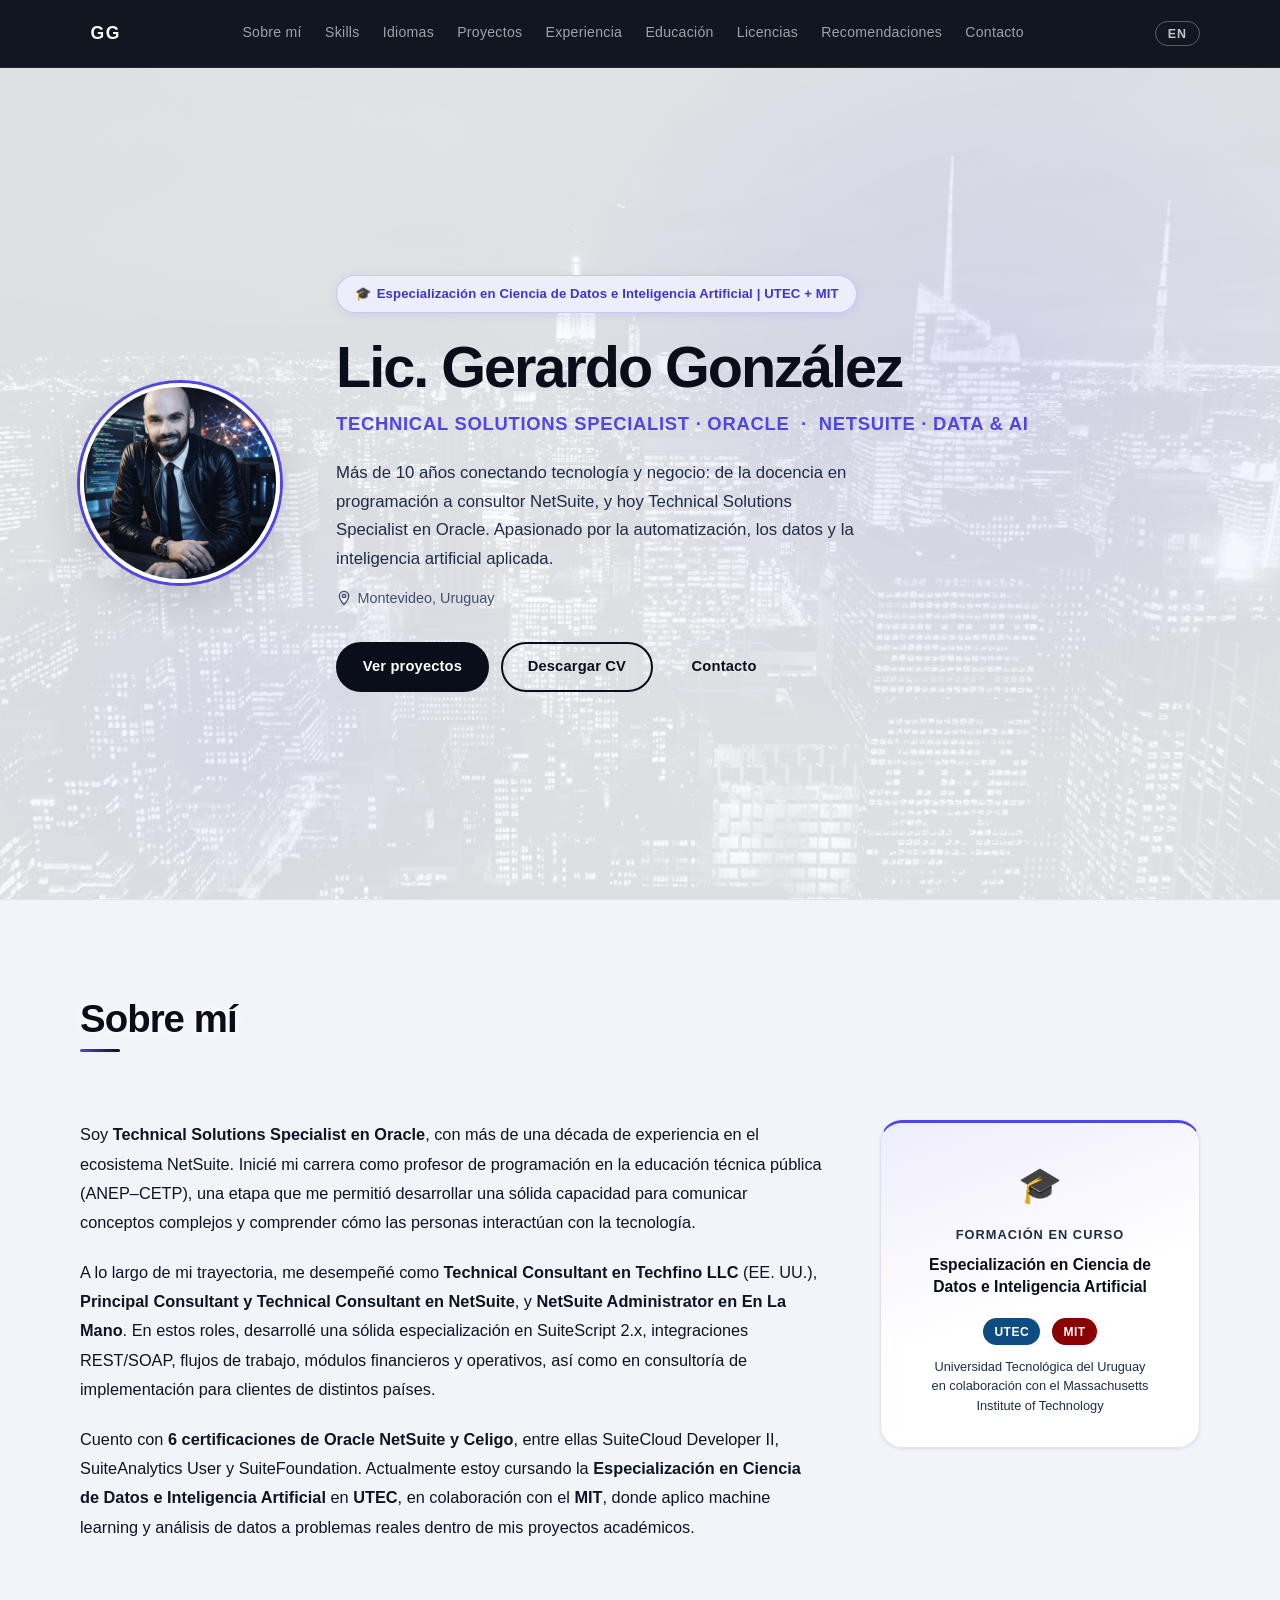
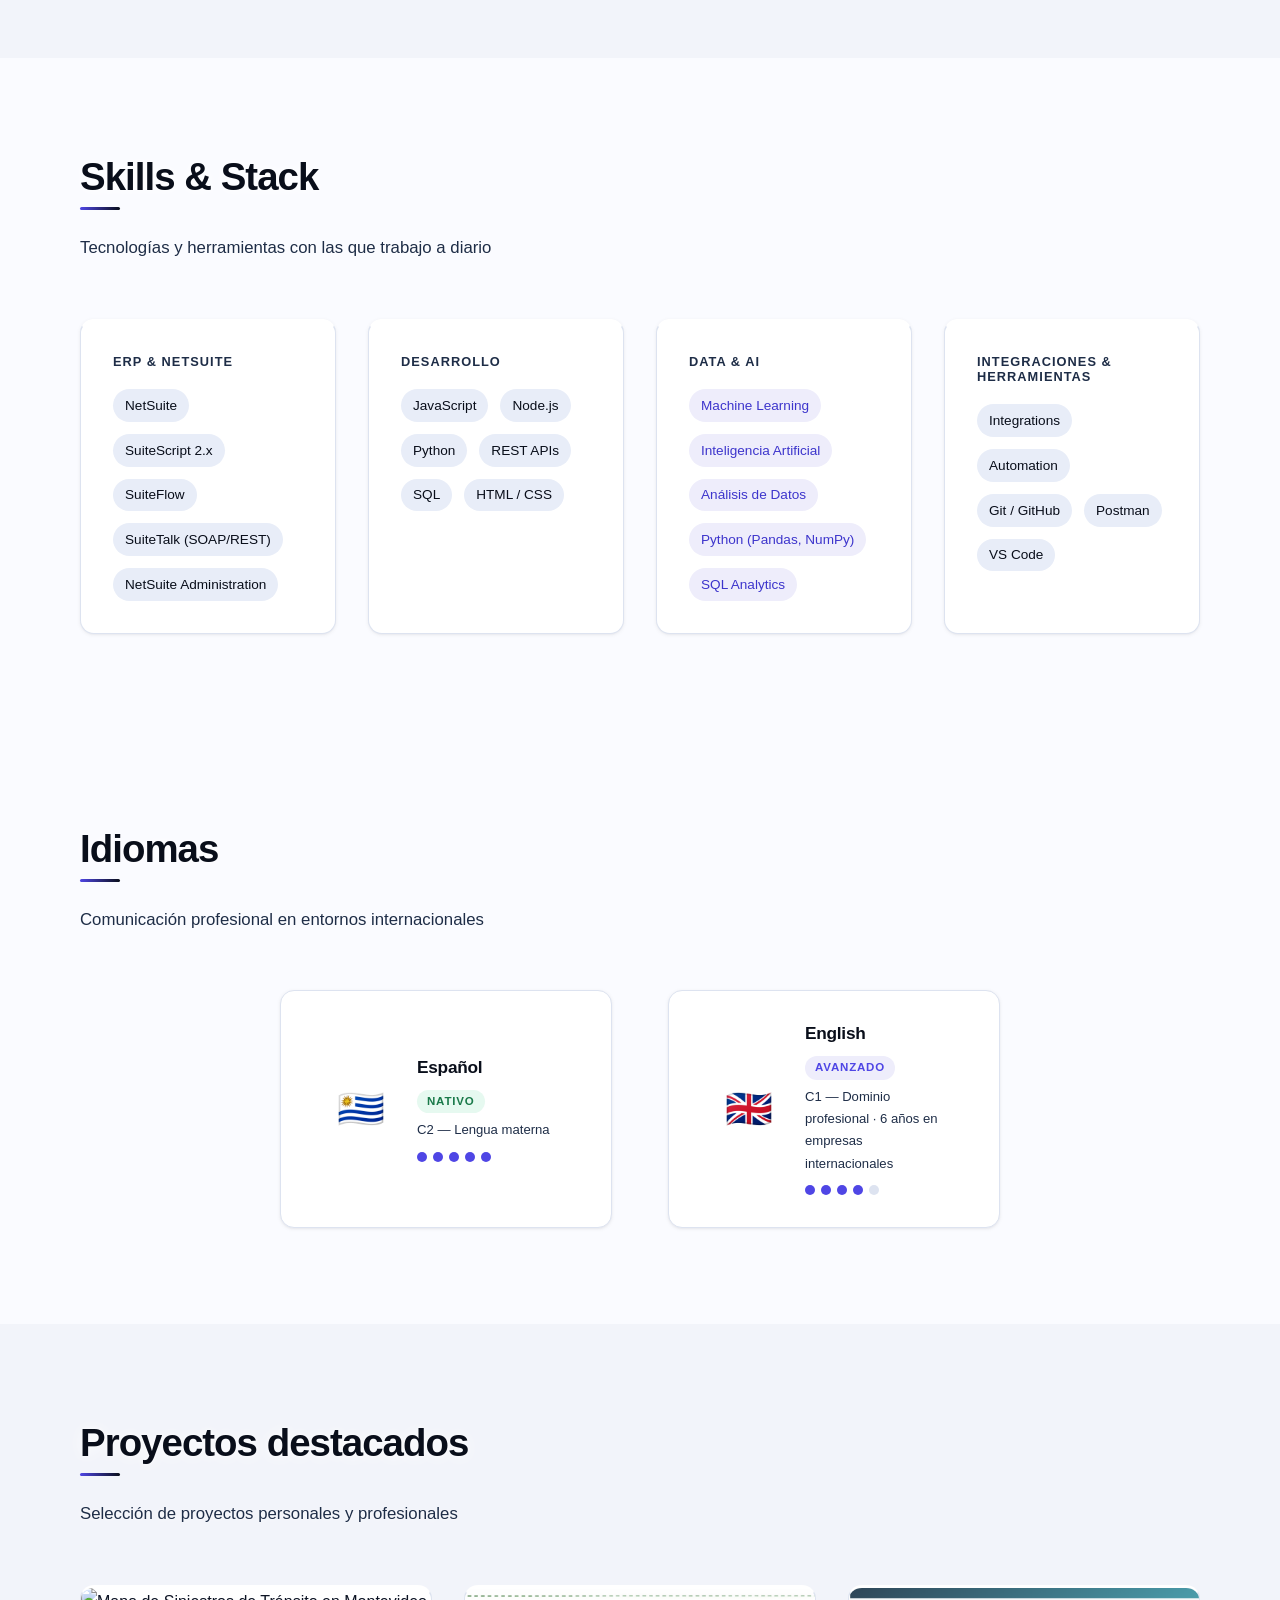
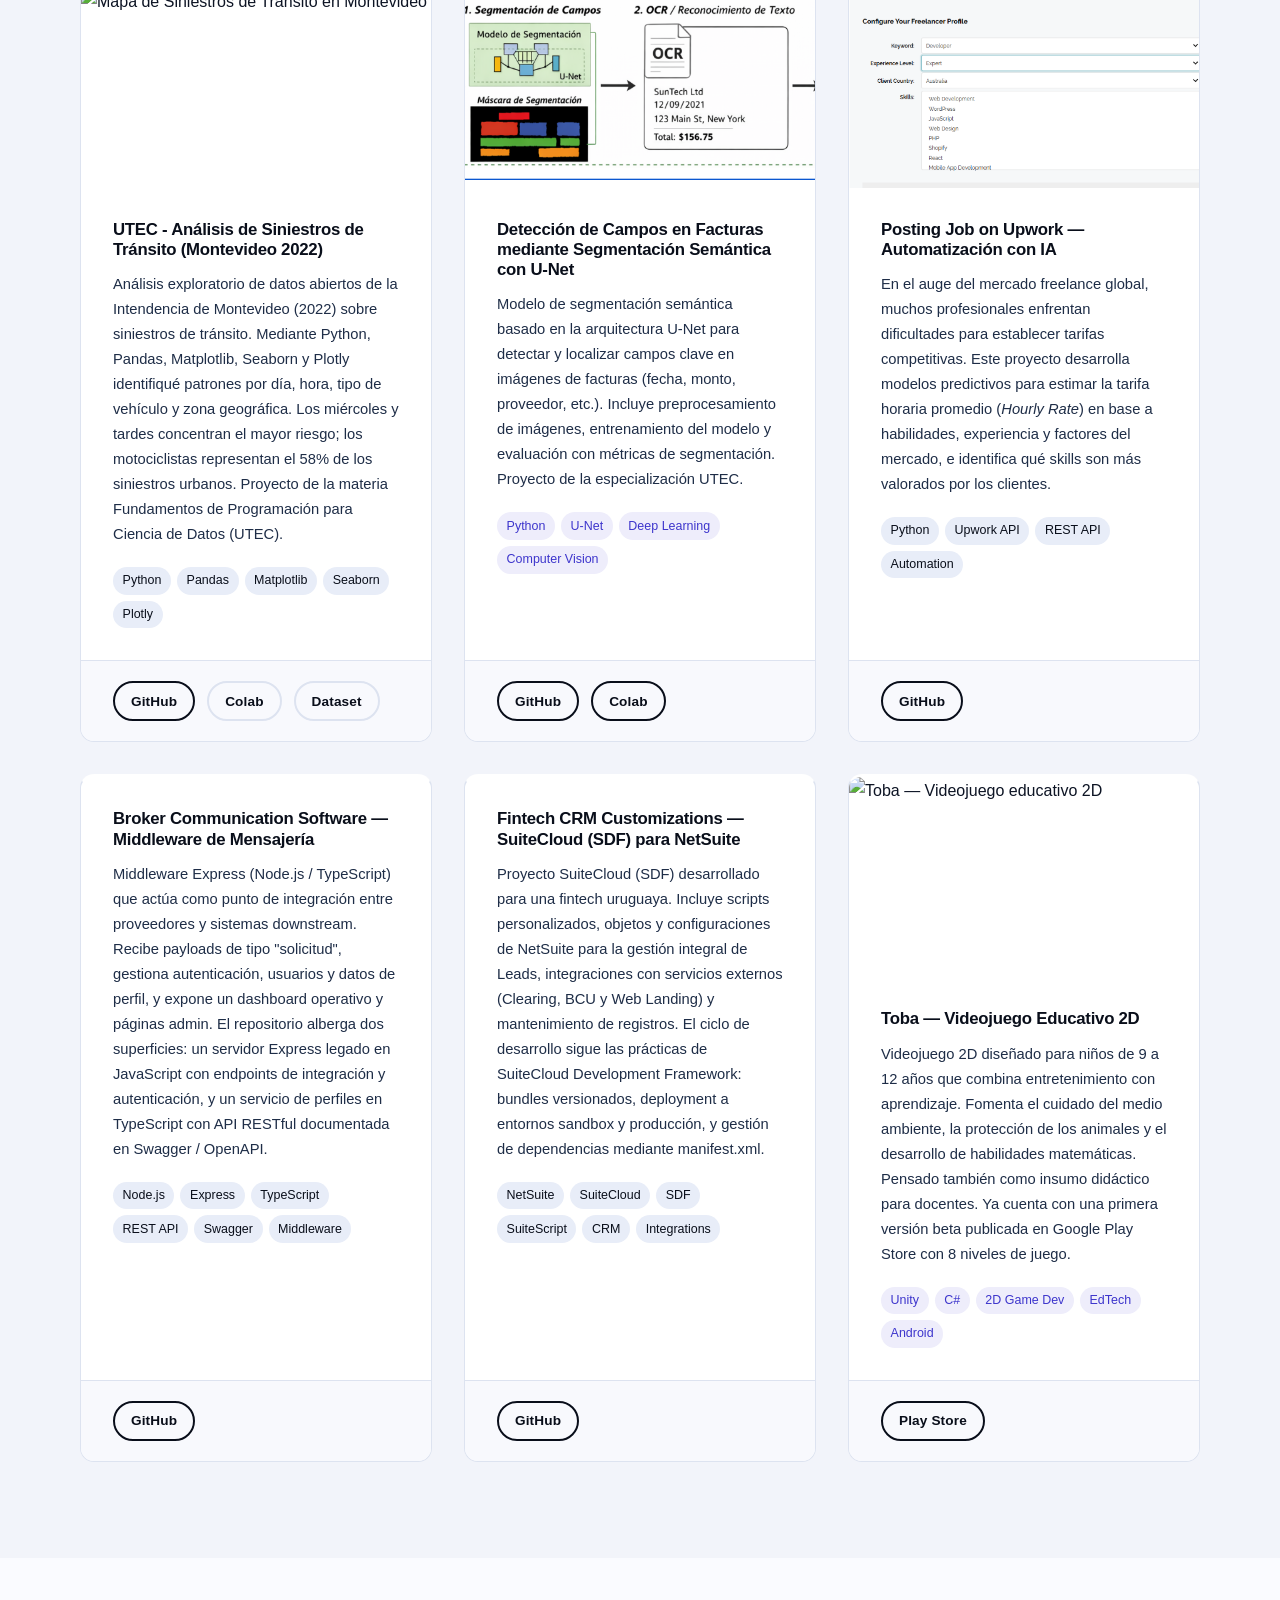
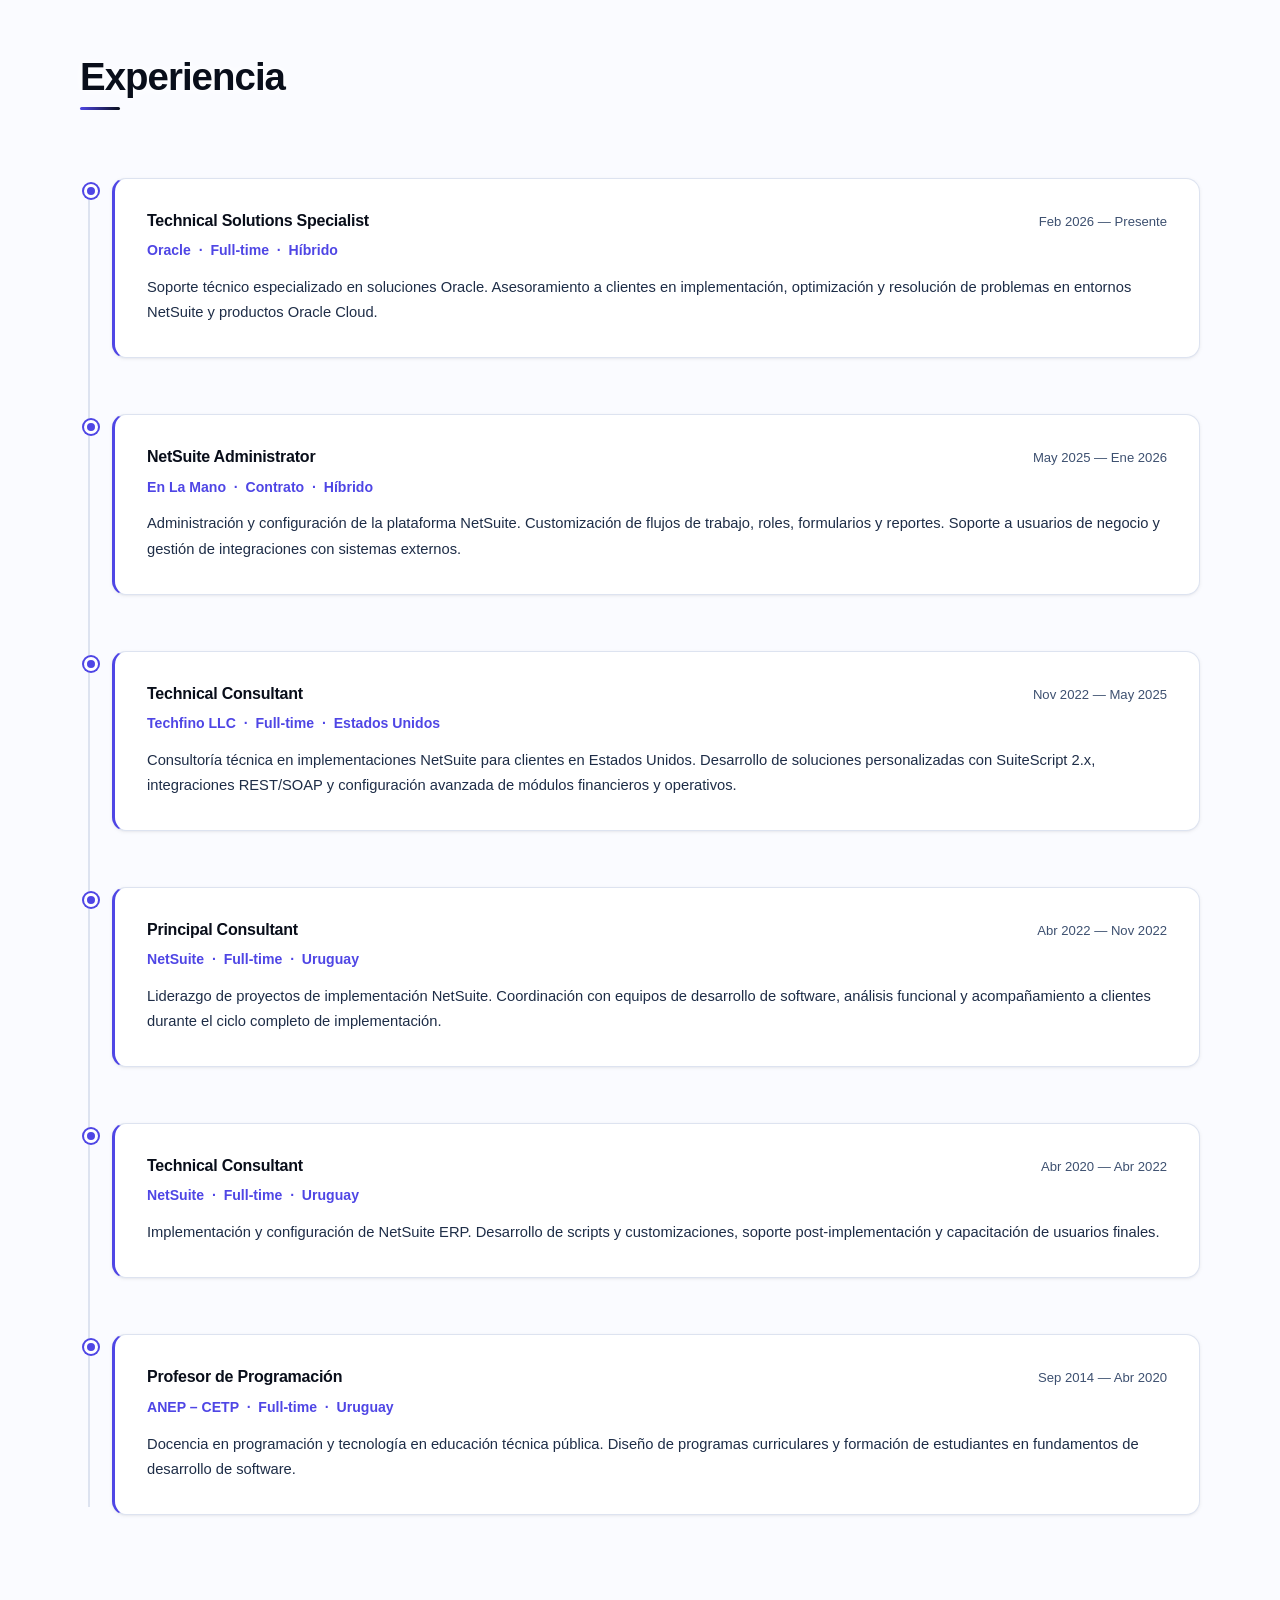
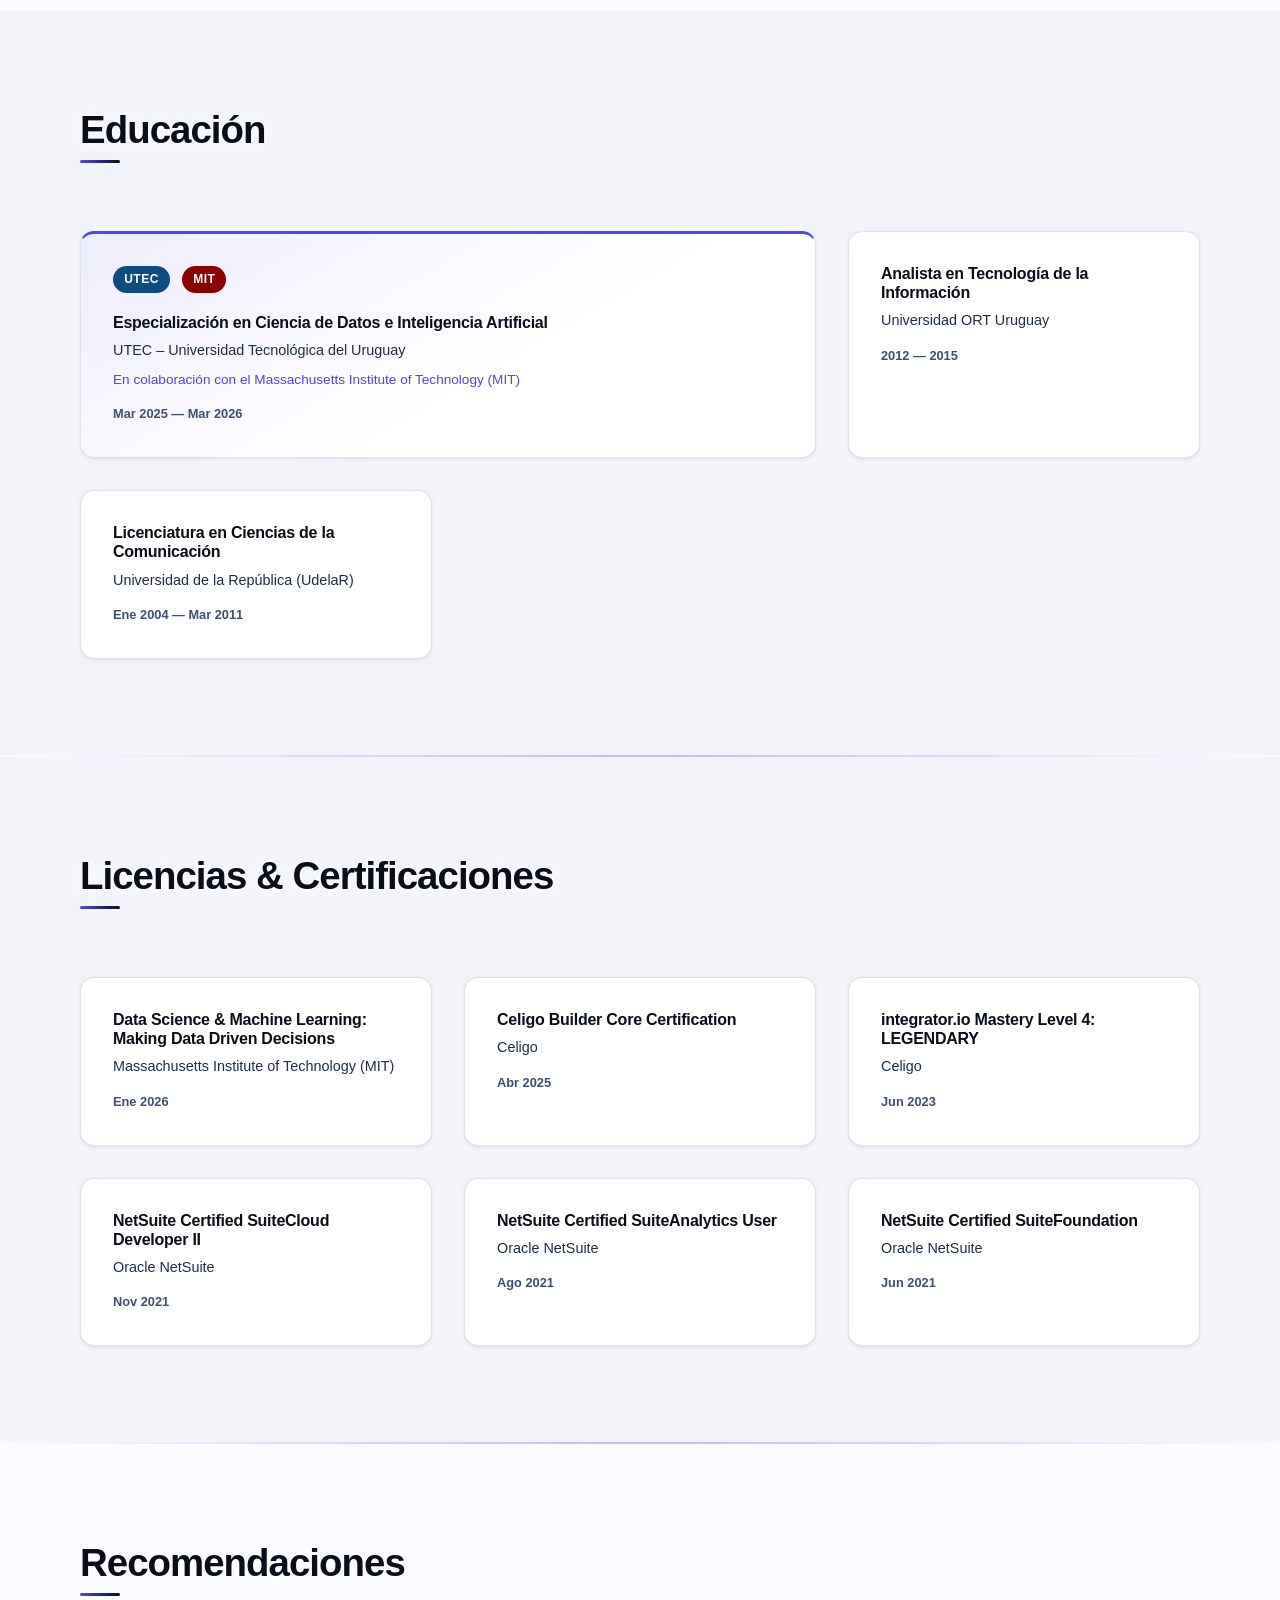
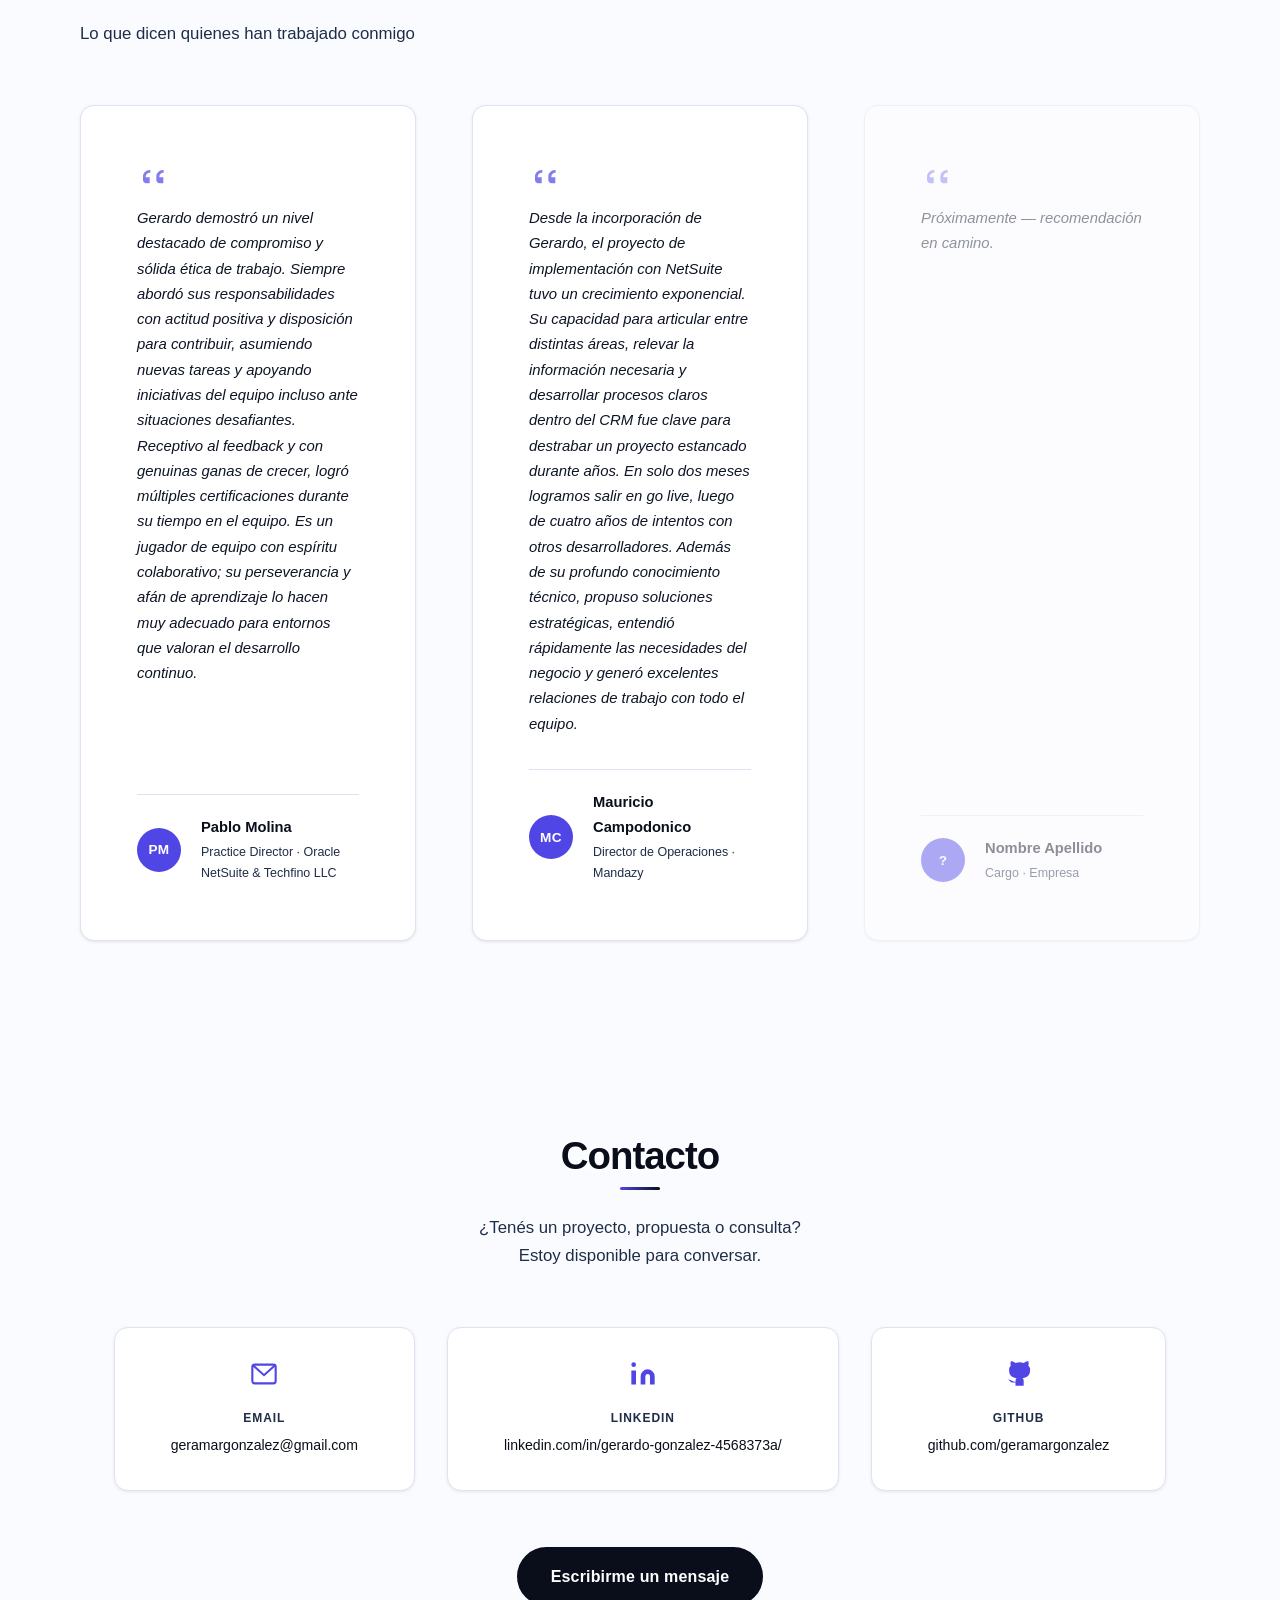
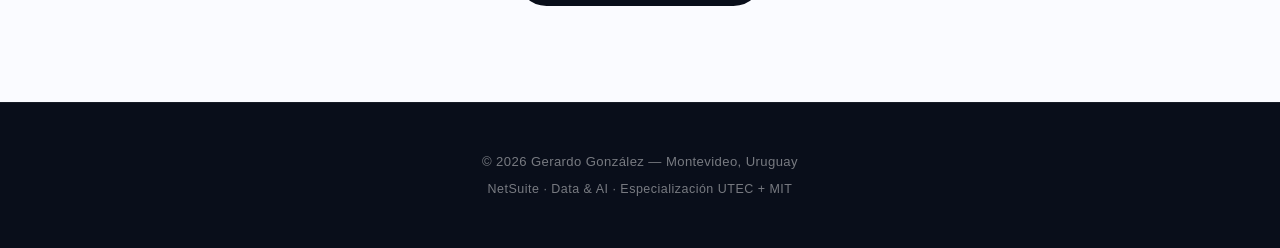
==== index.html @ 6987ac57 "add second recomendaciones" ====
<!DOCTYPE html>
<html lang="es" data-lang="es">
<head>
  <meta charset="UTF-8" />
  <meta name="viewport" content="width=device-width, initial-scale=1.0" />
  <!-- =============================================
       TÍTULO Y META DATOS — editar libremente
       ============================================= -->
  <title>Gerardo González | NetSuite · Data &amp; AI</title>
  <meta name="description" content="Portfolio personal de Gerardo González — NetSuite Administrator, Developer, Data &amp; AI. Montevideo, Uruguay." />
  <meta name="author" content="Gerardo González" />

  <!-- Open Graph (miniatura cuando compartes el link) -->
  <meta property="og:title" content="Gerardo González | Portfolio" />
  <meta property="og:description" content="NetSuite Administrator | Developer | Data &amp; AI" />
  <meta property="og:image" content="assets/profile.jpg" />
  <meta property="og:type" content="website" />

  <link rel="stylesheet" href="style.css" />
</head>
<body>

  <!-- =============================================
       NAVBAR
       ============================================= -->
  <header class="navbar" id="navbar">
    <div class="container navbar__inner">
      <!-- Logo / Nombre corto -->
      <a href="#hero" class="navbar__brand">GG</a>

      <!-- Botón hamburguesa (mobile) -->
      <button class="navbar__toggle" id="navToggle" aria-label="Abrir menú">
        <span></span><span></span><span></span>
      </button>

      <!-- Links de navegación -->
      <nav class="navbar__nav" id="navMenu">
        <a href="#sobre-mi" class="nav-link" data-es="Sobre mí" data-en="About">Sobre mí</a>
        <a href="#skills"   class="nav-link">Skills</a>
        <a href="#idiomas" class="nav-link" data-es="Idiomas" data-en="Languages">Idiomas</a>
        <a href="#proyectos" class="nav-link" data-es="Proyectos" data-en="Projects">Proyectos</a>
        <a href="#experiencia" class="nav-link" data-es="Experiencia" data-en="Experience">Experiencia</a>
        <a href="#educacion" class="nav-link" data-es="Educación" data-en="Education">Educación</a>
        <a href="#licencias" class="nav-link" data-es="Licencias" data-en="Licenses">Licencias</a>
        <a href="#recomendaciones" class="nav-link" data-es="Recomendaciones" data-en="Recommendations">Recomendaciones</a>
        <a href="#contacto" class="nav-link" data-es="Contacto" data-en="Contact">Contacto</a>
      </nav>
      <!-- Botón de idioma -->
      <button class="lang-toggle" id="langToggle" aria-label="Switch language">EN</button>
    </div>
  </header>

  <main>

    <!-- =============================================
         SECCIÓN 1 — HERO
         ============================================= -->
    <section class="hero" id="hero">
      <div class="container hero__content">

        <!-- Foto de perfil — reemplazar assets/profile.jpg con tu foto real -->
        <div class="hero__photo-wrap">
          <img
            src="assets/profile.png"
            alt="Foto de perfil de Gerardo González"
            class="hero__photo"
            onerror="this.style.display='none'; document.getElementById('photo-fallback').style.display='flex';"
          />
          <!-- Placeholder SVG si no existe la imagen -->
          <div class="hero__photo hero__photo--fallback" id="photo-fallback" aria-hidden="true">
            <svg viewBox="0 0 100 100" xmlns="http://www.w3.org/2000/svg">
              <circle cx="50" cy="38" r="22" fill="#94a3b8"/>
              <ellipse cx="50" cy="85" rx="34" ry="22" fill="#94a3b8"/>
            </svg>
          </div>
        </div>

        <!-- Texto principal -->
        <div class="hero__text">
          <!-- Badge académico destacado -->
          <div class="hero__academic-badge">
            <span class="badge-icon">🎓</span>
            <span data-es="Especialización en Ciencia de Datos e Inteligencia Artificial&nbsp;|&nbsp;<strong>UTEC + MIT</strong>" data-en="Specialization in Data Science and Artificial Intelligence&nbsp;|&nbsp;<strong>UTEC + MIT</strong>">Especialización en Ciencia de Datos e Inteligencia Artificial&nbsp;|&nbsp;<strong>UTEC + MIT</strong></span>
          </div>

          <!-- Nombre -->
          <h1 class="hero__name">Lic. Gerardo González</h1>

          <!-- Subtítulo profesional — editar a gusto -->
          <p class="hero__title">Technical Solutions Specialist · Oracle&nbsp;&nbsp;·&nbsp;&nbsp;NetSuite · Data &amp; AI</p>

          <!-- Descripción breve -->
          <p class="hero__desc" data-es="Más de 10 años conectando tecnología y negocio: de la docencia en programación a consultor NetSuite, y hoy Technical Solutions Specialist en Oracle. Apasionado por la automatización, los datos y la inteligencia artificial aplicada." data-en="10+ years bridging technology and business: from programming teacher to NetSuite consultant, and today Technical Solutions Specialist at Oracle. Passionate about automation, data, and applied artificial intelligence.">
            Más de 10 años conectando tecnología y negocio: de la docencia en programación
            a consultor NetSuite, y hoy Technical Solutions Specialist en Oracle.
            Apasionado por la automatización, los datos y la inteligencia artificial aplicada.
          </p>

          <!-- Ubicación -->
          <p class="hero__location">
            <svg width="16" height="16" viewBox="0 0 24 24" fill="none" stroke="currentColor" stroke-width="2" aria-hidden="true"><path d="M12 2C8.13 2 5 5.13 5 9c0 5.25 7 13 7 13s7-7.75 7-13c0-3.87-3.13-7-7-7zm0 9.5c-1.38 0-2.5-1.12-2.5-2.5s1.12-2.5 2.5-2.5 2.5 1.12 2.5 2.5-1.12 2.5-2.5 2.5z"/></svg>
            Montevideo, Uruguay
          </p>

          <!-- Botones de acción -->
          <div class="hero__actions">
            <a href="#proyectos" class="btn btn--primary" data-es="Ver proyectos" data-en="View projects">Ver proyectos</a>
            <a href="assets/CV.pdf" download class="btn btn--outline" data-es="Descargar CV" data-en="Download CV">Descargar CV</a>
            <a href="#contacto" class="btn btn--ghost" data-es="Contacto" data-en="Contact">Contacto</a>
          </div>
        </div>

      </div>
    </section>

    <!-- =============================================
         SECCIÓN 2 — SOBRE MÍ
         ============================================= -->
    <section class="section about" id="sobre-mi">
      <div class="container">
        <h2 class="section__title" data-es="Sobre mí" data-en="About me">Sobre mí</h2>
        <div class="about__grid">

          <div class="about__body">
            <p data-es="Soy <strong>Technical Solutions Specialist en Oracle</strong>, con más de una década de experiencia en el ecosistema NetSuite. Inicié mi carrera como profesor de programación en la educación técnica pública (ANEP–CETP), una etapa que me permitió desarrollar una sólida capacidad para comunicar conceptos complejos y comprender cómo las personas interactúan con la tecnología." data-en="I am a <strong>Technical Solutions Specialist at Oracle</strong>, with over a decade of experience in the NetSuite ecosystem. I started my career as a programming teacher in public technical education (ANEP–CETP), a stage that allowed me to develop a strong ability to communicate complex concepts and understand how people interact with technology.">
              Soy <strong>Technical Solutions Specialist en Oracle</strong>, con más de una década de experiencia
              en el ecosistema NetSuite. Inicié mi carrera como profesor de programación en la educación
              técnica pública (ANEP–CETP), una etapa que me permitió desarrollar una sólida capacidad
              para comunicar conceptos complejos y comprender cómo las personas interactúan con la tecnología.
            </p>
            <p data-es="A lo largo de mi trayectoria, me desempeñé como <strong>Technical Consultant en Techfino LLC</strong> (EE. UU.), <strong>Principal Consultant y Technical Consultant en NetSuite</strong>, y <strong>NetSuite Administrator en En La Mano</strong>. En estos roles, desarrollé una sólida especialización en SuiteScript 2.x, integraciones REST/SOAP, flujos de trabajo, módulos financieros y operativos, así como en consultoría de implementación para clientes de distintos países." data-en="Throughout my career, I worked as <strong>Technical Consultant at Techfino LLC</strong> (USA), <strong>Principal Consultant and Technical Consultant at NetSuite</strong>, and <strong>NetSuite Administrator at En La Mano</strong>. In these roles, I developed deep expertise in SuiteScript 2.x, REST/SOAP integrations, workflows, financial and operational modules, and implementation consulting for clients across multiple countries.">
              A lo largo de mi trayectoria, me desempeñé como <strong>Technical Consultant en Techfino LLC</strong>
              (EE. UU.), <strong>Principal Consultant y Technical Consultant en NetSuite</strong>, y
              <strong>NetSuite Administrator en En La Mano</strong>. En estos roles, desarrollé una sólida
              especialización en SuiteScript 2.x, integraciones REST/SOAP, flujos de trabajo, módulos
              financieros y operativos, así como en consultoría de implementación para clientes de
              distintos países.
            </p>
            <p data-es="Cuento con <strong>6 certificaciones de Oracle NetSuite y Celigo</strong>, entre ellas SuiteCloud Developer II, SuiteAnalytics User y SuiteFoundation. Actualmente estoy cursando la <strong>Especialización en Ciencia de Datos e Inteligencia Artificial</strong> en <strong>UTEC</strong>, en colaboración con el <strong>MIT</strong>, donde aplico machine learning y análisis de datos a problemas reales dentro de mis proyectos académicos." data-en="I hold <strong>6 Oracle NetSuite and Celigo certifications</strong>, including SuiteCloud Developer II, SuiteAnalytics User and SuiteFoundation. I am currently enrolled in the <strong>Specialization in Data Science and Artificial Intelligence</strong> at <strong>UTEC</strong>, in collaboration with <strong>MIT</strong>, where I apply machine learning and data analysis to real problems in my academic projects.">
              Cuento con <strong>6 certificaciones de Oracle NetSuite y Celigo</strong>, entre ellas
              SuiteCloud Developer II, SuiteAnalytics User y SuiteFoundation. Actualmente estoy cursando
              la <strong>Especialización en Ciencia de Datos e Inteligencia Artificial</strong> en
              <strong>UTEC</strong>, en colaboración con el <strong>MIT</strong>, donde aplico machine
              learning y análisis de datos a problemas reales dentro de mis proyectos académicos.
            </p>
          </div>

          <!-- Tarjeta de destaque académico -->
          <div class="about__academic-card">
            <div class="academic-card">
              <div class="academic-card__icon">🎓</div>
              <h3 class="academic-card__title" data-es="Formación en curso" data-en="Current studies">Formación en curso</h3>
              <p class="academic-card__prog" data-es="Especialización en Ciencia de Datos e Inteligencia Artificial" data-en="Specialization in Data Science and Artificial Intelligence">Especialización en Ciencia de Datos e Inteligencia Artificial</p>
              <div class="academic-card__inst">
                <span class="inst-badge inst-badge--utec">UTEC</span>
                <span class="inst-badge inst-badge--mit">MIT</span>
              </div>
              <p class="academic-card__sub" data-es="Universidad Tecnológica del Uruguay<br/>en colaboración con el Massachusetts Institute of Technology" data-en="Universidad Tecnológica del Uruguay<br/>in collaboration with the Massachusetts Institute of Technology">Universidad Tecnológica del Uruguay<br/>en colaboración con el Massachusetts Institute of Technology</p>
            </div>
          </div>

        </div>
      </div>
    </section>

    <!-- =============================================
         SECCIÓN 3 — SKILLS / STACK
         ============================================= -->
    <section class="section skills" id="skills">
      <div class="container">
        <h2 class="section__title">Skills &amp; Stack</h2>
        <p class="section__subtitle" data-es="Tecnologías y herramientas con las que trabajo a diario" data-en="Technologies and tools I work with daily">Tecnologías y herramientas con las que trabajo a diario</p>

        <!-- Grupos de skills — añadir o quitar tags según necesidad -->
        <div class="skills__groups">

          <div class="skills__group">
            <h3 class="skills__group-title">ERP &amp; NetSuite</h3>
            <div class="tags">
              <span class="tag">NetSuite</span>
              <span class="tag">SuiteScript 2.x</span>
              <span class="tag">SuiteFlow</span>
              <span class="tag">SuiteTalk (SOAP/REST)</span>
              <span class="tag">NetSuite Administration</span>
            </div>
          </div>

          <div class="skills__group">
            <h3 class="skills__group-title" data-es="Desarrollo" data-en="Development">Desarrollo</h3>
            <div class="tags">
              <span class="tag">JavaScript</span>
              <span class="tag">Node.js</span>
              <span class="tag">Python</span>
              <span class="tag">REST APIs</span>
              <span class="tag">SQL</span>
              <span class="tag">HTML / CSS</span>
            </div>
          </div>

          <div class="skills__group">
            <h3 class="skills__group-title">Data &amp; AI</h3>
            <div class="tags">
              <span class="tag tag--accent">Machine Learning</span>
              <span class="tag tag--accent" data-es="Inteligencia Artificial" data-en="Artificial Intelligence">Inteligencia Artificial</span>
              <span class="tag tag--accent" data-es="Análisis de Datos" data-en="Data Analysis">Análisis de Datos</span>
              <span class="tag tag--accent">Python (Pandas, NumPy)</span>
              <span class="tag tag--accent">SQL Analytics</span>
            </div>
          </div>

          <div class="skills__group">
            <h3 class="skills__group-title" data-es="Integraciones &amp; Herramientas" data-en="Integrations &amp; Tools">Integraciones &amp; Herramientas</h3>
            <div class="tags">
              <span class="tag">Integrations</span>
              <span class="tag">Automation</span>
              <span class="tag">Git / GitHub</span>
              <span class="tag">Postman</span>
              <span class="tag">VS Code</span>
            </div>
          </div>

        </div>
      </div>
    </section>

    <!-- =============================================
         SECCIÓN 3.5 — IDIOMAS
         ============================================= -->
    <section class="section languages" id="idiomas">
      <div class="container">
        <h2 class="section__title" data-es="Idiomas" data-en="Languages">Idiomas</h2>
        <p class="section__subtitle" data-es="Comunicación profesional en entornos internacionales" data-en="Professional communication in international environments">Comunicación profesional en entornos internacionales</p>

        <div class="languages__grid">

          <div class="lang-card">
            <div class="lang-card__flag" aria-hidden="true">🇺🇾</div>
            <div class="lang-card__info">
              <div class="lang-card__top">
                <h3 class="lang-card__name" data-es="Español" data-en="Spanish">Español</h3>
                <span class="lang-card__badge lang-card__badge--native" data-es="Nativo" data-en="Native">Nativo</span>
              </div>
              <p class="lang-card__level" data-es="C2 — Lengua materna" data-en="C2 — Mother tongue">C2 — Lengua materna</p>
              <div class="lang-card__dots" aria-label="Nivel 5 de 5">
                <span class="lang-dot lang-dot--on"></span>
                <span class="lang-dot lang-dot--on"></span>
                <span class="lang-dot lang-dot--on"></span>
                <span class="lang-dot lang-dot--on"></span>
                <span class="lang-dot lang-dot--on"></span>
              </div>
            </div>
          </div>

          <div class="lang-card">
            <div class="lang-card__flag" aria-hidden="true">🇬🇧</div>
            <div class="lang-card__info">
              <div class="lang-card__top">
                <h3 class="lang-card__name">English</h3>
                <span class="lang-card__badge" data-es="Avanzado" data-en="Advanced">Avanzado</span>
              </div>
              <p class="lang-card__level" data-es="C1 — Dominio profesional · 6 años en empresas internacionales" data-en="C1 — Professional proficiency · 6 years in international companies">C1 — Dominio profesional · 6 años en empresas internacionales</p>
              <div class="lang-card__dots" aria-label="Nivel 4 de 5">
                <span class="lang-dot lang-dot--on"></span>
                <span class="lang-dot lang-dot--on"></span>
                <span class="lang-dot lang-dot--on"></span>
                <span class="lang-dot lang-dot--on"></span>
                <span class="lang-dot"></span>
              </div>
            </div>
          </div>

        </div>
      </div>
    </section>

    <!-- =============================================
         SECCIÓN 4 — PROYECTOS DESTACADOS
         ============================================= -->
    <section class="section projects" id="proyectos">
      <div class="container">
        <h2 class="section__title" data-es="Proyectos destacados" data-en="Featured Projects">Proyectos destacados</h2>
        <p class="section__subtitle" data-es="Selección de proyectos personales y profesionales" data-en="A selection of personal and professional projects">Selección de proyectos personales y profesionales</p>

        <div class="projects__grid">

          <!-- ── PROYECTO 1 — editar título, descripción, tecnologías y links ── -->
          <article class="project-card">
            <img src="assets/mvd.jpg" alt="Mapa de Siniestros de Tránsito en Montevideo" class="project-card__cover">
            <div class="project-card__body">
              <h3 class="project-card__title">UTEC - Análisis de Siniestros de Tránsito (Montevideo 2022)</h3>
              <p class="project-card__desc" data-es="Análisis exploratorio de datos abiertos de la Intendencia de Montevideo (2022) sobre siniestros de tránsito. Mediante Python, Pandas, Matplotlib, Seaborn y Plotly identifiqué patrones por día, hora, tipo de vehículo y zona geográfica. Los miércoles y tardes concentran el mayor riesgo; los motociclistas representan el 58% de los siniestros urbanos. Proyecto de la materia Fundamentos de Programación para Ciencia de Datos (UTEC)." data-en="Exploratory data analysis of open data from the Municipality of Montevideo (2022) on traffic accidents. Using Python, Pandas, Matplotlib, Seaborn and Plotly, I identified patterns by day, time, vehicle type and geographic area. Wednesdays and afternoons concentrate the highest risk; motorcyclists account for 58% of urban accidents. Project for the Fundamentals of Programming for Data Science course (UTEC).">
                Análisis exploratorio de datos abiertos de la Intendencia de Montevideo (2022)
                sobre siniestros de tránsito. Mediante Python, Pandas, Matplotlib, Seaborn y
                Plotly identifiqué patrones por día, hora, tipo de vehículo y zona geográfica.
                Los miércoles y tardes concentran el mayor riesgo; los motociclistas representan
                el 58% de los siniestros urbanos. Proyecto de la materia Fundamentos de
                Programación para Ciencia de Datos (UTEC).
              </p>
              <div class="project-card__tags">
                <span class="tag tag--sm">Python</span>
                <span class="tag tag--sm">Pandas</span>
                <span class="tag tag--sm">Matplotlib</span>
                <span class="tag tag--sm">Seaborn</span>
                <span class="tag tag--sm">Plotly</span>
              </div>
            </div>
            <div class="project-card__footer">
              <a href="https://github.com/geramargonzalez/UTEC-SiniestrosAnalisis" class="btn btn--sm btn--outline" target="_blank" rel="noopener">GitHub</a>
              <a href="https://colab.research.google.com/github/geramargonzalez/UTEC-SiniestrosAnalisis/blob/main/siniestrosAnalisis.ipynb" class="btn btn--sm btn--ghost" target="_blank" rel="noopener">Colab</a>
              <a href="https://raw.githubusercontent.com/geramargonzalez/UTEC-SiniestrosAnalisis/main/preprocesamiento.csv" class="btn btn--sm btn--ghost" download target="_blank" rel="noopener">Dataset</a>
            </div>
          </article>

          <!-- ── PROYECTO 2 ── -->
          <article class="project-card">
            <img src="assets/fielddetection.jpg" alt="Detección de campos en facturas con U-Net" class="project-card__cover">
            <div class="project-card__body">
              <h3 class="project-card__title" data-es="Detección de Campos en Facturas mediante Segmentación Semántica con U-Net" data-en="Invoice Field Detection via Semantic Segmentation with U-Net">Detección de Campos en Facturas mediante Segmentación Semántica con U-Net</h3>
              <p class="project-card__desc" data-es="Modelo de segmentación semántica basado en la arquitectura U-Net para detectar y localizar campos clave en imágenes de facturas (fecha, monto, proveedor, etc.). Incluye preprocesamiento de imágenes, entrenamiento del modelo y evaluación con métricas de segmentación. Proyecto de la especialización UTEC." data-en="Semantic segmentation model based on U-Net architecture to detect and locate key fields in invoice images (date, amount, vendor, etc.). Includes image preprocessing, model training and evaluation with segmentation metrics. UTEC specialization project.">
                Modelo de segmentación semántica basado en la arquitectura U-Net para detectar
                y localizar campos clave en imágenes de facturas (fecha, monto, proveedor, etc.).
                Incluye preprocesamiento de imágenes, entrenamiento del modelo y evaluación
                con métricas de segmentación. Proyecto de la especialización UTEC.
              </p>
              <div class="project-card__tags">
                <span class="tag tag--sm tag--accent">Python</span>
                <span class="tag tag--sm tag--accent">U-Net</span>
                <span class="tag tag--sm tag--accent">Deep Learning</span>
                <span class="tag tag--sm tag--accent">Computer Vision</span>
              </div>
            </div>
            <div class="project-card__footer">
              <a href="https://github.com/geramargonzalez/invoicesUNETAnalisis" class="btn btn--sm btn--outline" target="_blank" rel="noopener">GitHub</a>
              <a href="https://colab.research.google.com/github/geramargonzalez/invoicesUNETAnalisis/blob/main/invoice_field_detection.ipynb" class="btn btn--sm btn--outline" target="_blank" rel="noopener">Colab</a>
            </div>
          </article>

          <!-- ── PROYECTO 3 ── -->
          <article class="project-card">
            <img src="assets/job.png" alt="Posting Job on Upwork — Automatización con IA" class="project-card__cover">
            <div class="project-card__body">
              <h3 class="project-card__title" data-es="Posting Job on Upwork — Automatización con IA" data-en="Posting Job on Upwork — AI Automation">Posting Job on Upwork — Automatización con IA</h3>
              <p class="project-card__desc" data-es="En el auge del mercado freelance global, muchos profesionales enfrentan dificultades para establecer tarifas competitivas. Este proyecto desarrolla modelos predictivos para estimar la tarifa horaria promedio (Hourly Rate) en base a habilidades, experiencia y factores del mercado, e identifica qué skills son más valorados por los clientes." data-en="In the boom of the global freelance market, many professionals struggle to set competitive rates. This project develops predictive models to estimate the average hourly rate based on skills, experience and market factors, and identifies which skills are most valued by clients.">
                En el auge del mercado freelance global, muchos profesionales enfrentan dificultades
                para establecer tarifas competitivas. Este proyecto desarrolla modelos predictivos para
                estimar la tarifa horaria promedio (<em>Hourly Rate</em>) en base a habilidades,
                experiencia y factores del mercado, e identifica qué skills son más valorados
                por los clientes.
              </p>
              <div class="project-card__tags">
                <span class="tag tag--sm">Python</span>
                <span class="tag tag--sm">Upwork API</span>
                <span class="tag tag--sm">REST API</span>
                <span class="tag tag--sm">Automation</span>
              </div>
            </div>
            <div class="project-card__footer">
              <a href="https://github.com/geramargonzalez/Posting-Job-on-Upwork" class="btn btn--sm btn--outline" target="_blank" rel="noopener">GitHub</a>
            </div>
          </article>

          <!-- ── PROYECTO 4 ── -->
          <article class="project-card">
            <div class="project-card__body">
              <h3 class="project-card__title" data-es="Broker Communication Software — Middleware de Mensajería" data-en="Broker Communication Software — Messaging Middleware">Broker Communication Software — Middleware de Mensajería</h3>
              <p class="project-card__desc" data-es="Middleware Express (Node.js / TypeScript) que actúa como punto de integración entre proveedores y sistemas downstream. Recibe payloads de tipo &quot;solicitud&quot;, gestiona autenticación, usuarios y datos de perfil, y expone un dashboard operativo y páginas admin. El repositorio alberga dos superficies: un servidor Express legado en JavaScript con endpoints de integración y autenticación, y un servicio de perfiles en TypeScript con API RESTful documentada en Swagger / OpenAPI." data-en="Express-based middleware (Node.js / TypeScript) acting as the integration hub between providers and downstream systems. Receives &quot;solicitud&quot; payloads, handles authentication, users and profile data, and exposes an operations dashboard and admin pages. The repository hosts two surfaces: a legacy JavaScript Express server for provider integration and auth flows, and a TypeScript profile service exposing /api/v1/profile endpoints documented with Swagger / OpenAPI.">
                Middleware Express (Node.js / TypeScript) que actúa como punto de integración
                entre proveedores y sistemas downstream. Recibe payloads de tipo "solicitud",
                gestiona autenticación, usuarios y datos de perfil, y expone un dashboard
                operativo y páginas admin. El repositorio alberga dos superficies: un servidor
                Express legado en JavaScript con endpoints de integración y autenticación,
                y un servicio de perfiles en TypeScript con API RESTful documentada en
                Swagger / OpenAPI.
              </p>
              <div class="project-card__tags">
                <span class="tag tag--sm">Node.js</span>
                <span class="tag tag--sm">Express</span>
                <span class="tag tag--sm">TypeScript</span>
                <span class="tag tag--sm">REST API</span>
                <span class="tag tag--sm">Swagger</span>
                <span class="tag tag--sm">Middleware</span>
              </div>
            </div>
            <div class="project-card__footer">
              <a href="https://github.com/geramargonzalez/broker-communication-software" class="btn btn--sm btn--outline" target="_blank" rel="noopener">GitHub</a>
            </div>
          </article>

          <!-- ── PROYECTO 5 ── -->
          <article class="project-card">
            <div class="project-card__body">
              <h3 class="project-card__title" data-es="Fintech CRM Customizations — SuiteCloud (SDF) para NetSuite" data-en="Fintech CRM Customizations — SuiteCloud (SDF) for NetSuite">Fintech CRM Customizations — SuiteCloud (SDF) para NetSuite</h3>
              <p class="project-card__desc" data-es="Proyecto SuiteCloud (SDF) desarrollado para una fintech uruguaya. Incluye scripts personalizados, objetos y configuraciones de NetSuite para la gestión integral de Leads, integraciones con servicios externos (Clearing, BCU y Web Landing) y mantenimiento de registros. Todo el ciclo de desarrollo sigue las prácticas de SuiteCloud Development Framework: bundles versionados, deployment a entornos sandbox y producción, y gestión de dependencias mediante manifest.xml." data-en="SuiteCloud (SDF) project developed for a Uruguayan fintech. Contains custom scripts, objects and NetSuite configurations for end-to-end Lead management, integrations with external services (Clearing, BCU and Web Landing), and record maintenance. The full development lifecycle follows SuiteCloud Development Framework best practices: versioned bundles, deployment to sandbox and production environments, and dependency management via manifest.xml.">
                Proyecto SuiteCloud (SDF) desarrollado para una fintech uruguaya. Incluye
                scripts personalizados, objetos y configuraciones de NetSuite para la gestión
                integral de Leads, integraciones con servicios externos (Clearing, BCU y
                Web Landing) y mantenimiento de registros. El ciclo de desarrollo sigue las
                prácticas de SuiteCloud Development Framework: bundles versionados, deployment
                a entornos sandbox y producción, y gestión de dependencias mediante manifest.xml.
              </p>
              <div class="project-card__tags">
                <span class="tag tag--sm">NetSuite</span>
                <span class="tag tag--sm">SuiteCloud</span>
                <span class="tag tag--sm">SDF</span>
                <span class="tag tag--sm">SuiteScript</span>
                <span class="tag tag--sm">CRM</span>
                <span class="tag tag--sm">Integrations</span>
              </div>
            </div>
            <div class="project-card__footer">
              <a href="https://github.com/geramargonzalez/FintechCRMCustomizations" class="btn btn--sm btn--outline" target="_blank" rel="noopener">GitHub</a>
            </div>
          </article>

          <!-- ── PROYECTO 6 ── -->
          <article class="project-card">
            <img src="assets/toba.png" alt="Toba — Videojuego educativo 2D" class="project-card__cover">
            <div class="project-card__body">
              <h3 class="project-card__title" data-es="Toba — Videojuego Educativo 2D" data-en="Toba — 2D Educational Video Game">Toba — Videojuego Educativo 2D</h3>
              <p class="project-card__desc" data-es="Videojuego 2D diseñado para niños de 9 a 12 años que combina entretenimiento con aprendizaje. Fomenta el cuidado del medio ambiente, la protección de los animales y el desarrollo de habilidades matemáticas. Pensado también como insumo didáctico para docentes. Ya cuenta con una primera versión beta publicada en Google Play Store con 8 niveles de juego." data-en="2D video game designed for children aged 9–12 that blends entertainment with learning. It promotes environmental awareness, animal protection and the development of math skills. Also intended as a teaching resource for educators. A first beta version with 8 game levels is already available on Google Play Store.">
                Videojuego 2D diseñado para niños de 9 a 12 años que combina entretenimiento
                con aprendizaje. Fomenta el cuidado del medio ambiente, la protección de los
                animales y el desarrollo de habilidades matemáticas. Pensado también como
                insumo didáctico para docentes. Ya cuenta con una primera versión beta
                publicada en Google Play Store con 8 niveles de juego.
              </p>
              <div class="project-card__tags">
                <span class="tag tag--sm tag--accent">Unity</span>
                <span class="tag tag--sm tag--accent">C#</span>
                <span class="tag tag--sm tag--accent">2D Game Dev</span>
                <span class="tag tag--sm tag--accent">EdTech</span>
                <span class="tag tag--sm tag--accent">Android</span>
              </div>
            </div>
            <div class="project-card__footer">
              <a href="https://play.google.com/store/apps/details?id=com.toba.game" class="btn btn--sm btn--outline" target="_blank" rel="noopener">Play Store</a>
            </div>
          </article>

        </div>
      </div>
    </section>

    <!-- =============================================
         SECCIÓN 5 — EXPERIENCIA
         ============================================= -->
    <section class="section experience" id="experiencia">
      <div class="container">
        <h2 class="section__title" data-es="Experiencia" data-en="Experience">Experiencia</h2>

        <div class="timeline">

          <!-- ── ITEM 1 ── -->
          <div class="timeline__item">
            <div class="timeline__marker"></div>
            <div class="timeline__content">
              <div class="timeline__header">
                <h3 class="timeline__role">Technical Solutions Specialist</h3>
                <span class="timeline__period">Feb 2026 — Presente</span>
              </div>
              <p class="timeline__company">Oracle &nbsp;·&nbsp; Full-time &nbsp;·&nbsp; <span data-es="Híbrido" data-en="Hybrid">Híbrido</span></p>
              <p class="timeline__desc" data-es="Soporte técnico especializado en soluciones Oracle. Asesoramiento a clientes en implementación, optimización y resolución de problemas en entornos NetSuite y productos Oracle Cloud." data-en="Specialized technical support for Oracle solutions. Advising clients on implementation, optimization and troubleshooting in NetSuite environments and Oracle Cloud products.">
                Soporte técnico especializado en soluciones Oracle. Asesoramiento a clientes
                en implementación, optimización y resolución de problemas en entornos NetSuite
                y productos Oracle Cloud.
              </p>
            </div>
          </div>

          <!-- ── ITEM 2 ── -->
          <div class="timeline__item">
            <div class="timeline__marker"></div>
            <div class="timeline__content">
              <div class="timeline__header">
                <h3 class="timeline__role">NetSuite Administrator</h3>
                <span class="timeline__period">May 2025 — Ene 2026</span>
              </div>
              <p class="timeline__company">En La Mano &nbsp;·&nbsp; <span data-es="Contrato" data-en="Contract">Contrato</span> &nbsp;·&nbsp; <span data-es="Híbrido" data-en="Hybrid">Híbrido</span></p>
              <p class="timeline__desc" data-es="Administración y configuración de la plataforma NetSuite. Customización de flujos de trabajo, roles, formularios y reportes. Soporte a usuarios de negocio y gestión de integraciones con sistemas externos." data-en="Administration and configuration of the NetSuite platform. Customization of workflows, roles, forms and reports. Business user support and management of integrations with external systems.">
                Administración y configuración de la plataforma NetSuite. Customización de
                flujos de trabajo, roles, formularios y reportes. Soporte a usuarios de negocio
                y gestión de integraciones con sistemas externos.
              </p>
            </div>
          </div>

          <!-- ── ITEM 3 ── -->
          <div class="timeline__item">
            <div class="timeline__marker"></div>
            <div class="timeline__content">
              <div class="timeline__header">
                <h3 class="timeline__role">Technical Consultant</h3>
                <span class="timeline__period">Nov 2022 — May 2025</span>
              </div>
              <p class="timeline__company">Techfino LLC &nbsp;·&nbsp; Full-time &nbsp;·&nbsp; <span data-es="Estados Unidos" data-en="United States">Estados Unidos</span></p>
              <p class="timeline__desc" data-es="Consultoría técnica en implementaciones NetSuite para clientes en Estados Unidos. Desarrollo de soluciones personalizadas con SuiteScript 2.x, integraciones REST/SOAP y configuración avanzada de módulos financieros y operativos." data-en="Technical consulting on NetSuite implementations for US-based clients. Development of custom solutions with SuiteScript 2.x, REST/SOAP integrations, and advanced configuration of financial and operational modules.">
                Consultoría técnica en implementaciones NetSuite para clientes en Estados Unidos.
                Desarrollo de soluciones personalizadas con SuiteScript 2.x, integraciones REST/SOAP
                y configuración avanzada de módulos financieros y operativos.
              </p>
            </div>
          </div>

          <!-- ── ITEM 4 ── -->
          <div class="timeline__item">
            <div class="timeline__marker"></div>
            <div class="timeline__content">
              <div class="timeline__header">
                <h3 class="timeline__role">Principal Consultant</h3>
                <span class="timeline__period">Abr 2022 — Nov 2022</span>
              </div>
              <p class="timeline__company">NetSuite &nbsp;·&nbsp; Full-time &nbsp;·&nbsp; Uruguay</p>
              <p class="timeline__desc" data-es="Liderazgo de proyectos de implementación NetSuite. Coordinación con equipos de desarrollo de software, análisis funcional y acompañamiento a clientes durante el ciclo completo de implementación." data-en="Leadership of NetSuite implementation projects. Coordination with software development teams, functional analysis, and client guidance throughout the full implementation cycle.">
                Liderazgo de proyectos de implementación NetSuite. Coordinación con equipos de
                desarrollo de software, análisis funcional y acompañamiento a clientes durante
                el ciclo completo de implementación.
              </p>
            </div>
          </div>

          <!-- ── ITEM 5 ── -->
          <div class="timeline__item">
            <div class="timeline__marker"></div>
            <div class="timeline__content">
              <div class="timeline__header">
                <h3 class="timeline__role">Technical Consultant</h3>
                <span class="timeline__period">Abr 2020 — Abr 2022</span>
              </div>
              <p class="timeline__company">NetSuite &nbsp;·&nbsp; Full-time &nbsp;·&nbsp; Uruguay</p>
              <p class="timeline__desc" data-es="Implementación y configuración de NetSuite ERP. Desarrollo de scripts y customizaciones, soporte post-implementación y capacitación de usuarios finales." data-en="NetSuite ERP implementation and configuration. Script and customization development, post-implementation support, and end-user training.">
                Implementación y configuración de NetSuite ERP. Desarrollo de scripts y
                customizaciones, soporte post-implementación y capacitación de usuarios finales.
              </p>
            </div>
          </div>

          <!-- ── ITEM 6 ── -->
          <div class="timeline__item">
            <div class="timeline__marker"></div>
            <div class="timeline__content">
              <div class="timeline__header">
                <h3 class="timeline__role" data-es="Profesor de Programación" data-en="Programming Teacher">Profesor de Programación</h3>
                <span class="timeline__period">Sep 2014 — Abr 2020</span>
              </div>
              <p class="timeline__company">ANEP – CETP &nbsp;·&nbsp; Full-time &nbsp;·&nbsp; Uruguay</p>
              <p class="timeline__desc" data-es="Docencia en programación y tecnología en educación técnica pública. Diseño de programas curriculares y formación de estudiantes en fundamentos de desarrollo de software." data-en="Teaching programming and technology in public technical education. Curriculum design and training students in software development fundamentals.">
                Docencia en programación y tecnología en educación técnica pública. Diseño
                de programas curriculares y formación de estudiantes en fundamentos de
                desarrollo de software.
              </p>
            </div>
          </div>

        </div>
      </div>
    </section>

    <!-- =============================================
         SECCIÓN 6 — EDUCACIÓN
         ============================================= -->
    <section class="section education" id="educacion">
      <div class="container">
        <h2 class="section__title" data-es="Educación" data-en="Education">Educación</h2>

        <div class="education__grid">

          <!-- ── DESTACADO: Especialización UTEC + MIT ── -->
          <div class="edu-card edu-card--featured">
            <div class="edu-card__badge-row">
              <span class="inst-badge inst-badge--utec">UTEC</span>
              <span class="inst-badge inst-badge--mit">MIT</span>
            </div>
            <h3 class="edu-card__title" data-es="Especialización en Ciencia de Datos e Inteligencia Artificial" data-en="Specialization in Data Science and Artificial Intelligence">Especialización en Ciencia de Datos e Inteligencia Artificial</h3>
            <p class="edu-card__inst">UTEC – Universidad Tecnológica del Uruguay</p>
            <p class="edu-card__detail" data-es="En colaboración con el Massachusetts Institute of Technology (MIT)" data-en="In collaboration with the Massachusetts Institute of Technology (MIT)">En colaboración con el Massachusetts Institute of Technology (MIT)</p>
            <p class="edu-card__period">Mar 2025 — Mar 2026</p>
          </div>

          <!-- ── ORT ── -->
          <div class="edu-card">
            <h3 class="edu-card__title" data-es="Analista en Tecnología de la Información" data-en="Information Technology Analyst">Analista en Tecnología de la Información</h3>
            <p class="edu-card__inst">Universidad ORT Uruguay</p>
            <p class="edu-card__period">2012 — 2015</p>
          </div>

          <!-- ── UDELAR ── -->
          <div class="edu-card">
            <h3 class="edu-card__title" data-es="Licenciatura en Ciencias de la Comunicación" data-en="Degree in Communication Sciences">Licenciatura en Ciencias de la Comunicación</h3>
            <p class="edu-card__inst">Universidad de la República (UdelaR)</p>
            <p class="edu-card__period">Ene 2004 — Mar 2011</p>
          </div>

        </div>
      </div>
    </section>

    <hr class="section-divider" aria-hidden="true">

    <!-- =============================================
         SECCIÓN 7 — LICENCIAS Y CERTIFICACIONES
         ============================================= -->
    <section class="section education" id="licencias">
      <div class="container">
        <h2 class="section__title" data-es="Licencias &amp; Certificaciones" data-en="Licenses &amp; Certifications">Licencias &amp; Certificaciones</h2>

        <div class="education__grid">

          <div class="edu-card">
            <h3 class="edu-card__title">Data Science &amp; Machine Learning: Making Data Driven Decisions</h3>
            <p class="edu-card__inst">Massachusetts Institute of Technology (MIT)</p>
            <p class="edu-card__period">Ene 2026</p>
          </div>

          <div class="edu-card">
            <h3 class="edu-card__title">Celigo Builder Core Certification</h3>
            <p class="edu-card__inst">Celigo</p>
            <p class="edu-card__period">Abr 2025</p>
          </div>

          <div class="edu-card">
            <h3 class="edu-card__title">integrator.io Mastery Level 4: LEGENDARY</h3>
            <p class="edu-card__inst">Celigo</p>
            <p class="edu-card__period">Jun 2023</p>
          </div>

          <div class="edu-card">
            <h3 class="edu-card__title">NetSuite Certified SuiteCloud Developer II</h3>
            <p class="edu-card__inst">Oracle NetSuite</p>
            <p class="edu-card__period">Nov 2021</p>
          </div>

          <div class="edu-card">
            <h3 class="edu-card__title">NetSuite Certified SuiteAnalytics User</h3>
            <p class="edu-card__inst">Oracle NetSuite</p>
            <p class="edu-card__period">Ago 2021</p>
          </div>

          <div class="edu-card">
            <h3 class="edu-card__title">NetSuite Certified SuiteFoundation</h3>
            <p class="edu-card__inst">Oracle NetSuite</p>
            <p class="edu-card__period">Jun 2021</p>
          </div>

        </div>
      </div>
    </section>

    <hr class="section-divider" aria-hidden="true">

    <!-- =============================================
         SECCIÓN 8 — RECOMENDACIONES
         ============================================= -->
    <section class="section testimonials" id="recomendaciones">
      <div class="container">
        <h2 class="section__title" data-es="Recomendaciones" data-en="Recommendations">Recomendaciones</h2>
        <p class="section__subtitle" data-es="Lo que dicen quienes han trabajado conmigo" data-en="What those who have worked with me say">Lo que dicen quienes han trabajado conmigo</p>

        <div class="testimonials__grid">

          <!-- ── RECOMENDACIÓN 1 — Pablo Molina ── -->
          <article class="testimonial-card">
            <div class="testimonial-card__quote">
              <svg class="testimonial-card__icon" width="32" height="32" viewBox="0 0 32 32" fill="currentColor" aria-hidden="true"><path d="M9.333 21.333C7.493 21.333 6 19.84 6 18V14.667C6 10.985 8.985 8 12.667 8h.666v2.667h-.666C10.493 10.667 8.667 12.493 8.667 14.667v.666h4v6h-3.334zm13.334 0C20.827 21.333 19.333 19.84 19.333 18V14.667C19.333 10.985 22.319 8 26 8h.667v2.667H26C24.16 10.667 22.333 12.493 22.333 14.667v.666h4v6h-3.666z"/></svg>
              <p class="testimonial-card__text" data-es="Gerardo demostró un nivel destacado de compromiso y sólida ética de trabajo. Siempre abordó sus responsabilidades con actitud positiva y disposición para contribuir, asumiendo nuevas tareas y apoyando iniciativas del equipo incluso ante situaciones desafiantes. Receptivo al feedback y con genuinas ganas de crecer, logró múltiples certificaciones durante su tiempo en el equipo. Es un jugador de equipo con espíritu colaborativo; su perseverancia y afán de aprendizaje lo hacen muy adecuado para entornos que valoran el desarrollo continuo." data-en="Gerardo demonstrated a commendable level of dedication and a strong work ethic. He consistently approached his responsibilities with a positive attitude, stepping forward to support team initiatives and client needs even in challenging situations. Receptive to feedback and eager to grow, he earned multiple certifications while on our team. He is a collaborative team player whose perseverance and willingness to learn make him well-suited to environments that value continuous development.">
                Gerardo demostró un nivel destacado de compromiso y sólida ética de trabajo.
                Siempre abordó sus responsabilidades con actitud positiva y disposición
                para contribuir, asumiendo nuevas tareas y apoyando iniciativas del equipo
                incluso ante situaciones desafiantes. Receptivo al feedback y con genuinas
                ganas de crecer, logró múltiples certificaciones durante su tiempo en el equipo.
                Es un jugador de equipo con espíritu colaborativo; su perseverancia y afán de
                aprendizaje lo hacen muy adecuado para entornos que valoran el desarrollo continuo.
              </p>
            </div>
            <footer class="testimonial-card__author">
              <div class="testimonial-card__avatar" aria-hidden="true">PM</div>
              <div>
                <p class="testimonial-card__name">Pablo Molina</p>
                <p class="testimonial-card__role" data-es="Practice Director · Oracle NetSuite &amp; Techfino LLC" data-en="Practice Director · Oracle NetSuite &amp; Techfino LLC">Practice Director · Oracle NetSuite &amp; Techfino LLC</p>
              </div>
            </footer>
          </article>

          <!-- ── RECOMENDACIÓN 2 — Mauricio Campodonico ── -->
          <article class="testimonial-card">
            <div class="testimonial-card__quote">
              <svg class="testimonial-card__icon" width="32" height="32" viewBox="0 0 32 32" fill="currentColor" aria-hidden="true"><path d="M9.333 21.333C7.493 21.333 6 19.84 6 18V14.667C6 10.985 8.985 8 12.667 8h.666v2.667h-.666C10.493 10.667 8.667 12.493 8.667 14.667v.666h4v6h-3.334zm13.334 0C20.827 21.333 19.333 19.84 19.333 18V14.667C19.333 10.985 22.319 8 26 8h.667v2.667H26C24.16 10.667 22.333 12.493 22.333 14.667v.666h4v6h-3.666z"/></svg>
              <p class="testimonial-card__text" data-es="Desde la incorporación de Gerardo, el proyecto de implementación con NetSuite tuvo un crecimiento exponencial. Su capacidad para articular entre distintas áreas, relevar la información necesaria y desarrollar procesos claros dentro del CRM fue clave para destrabar un proyecto estancado durante años. En solo dos meses logramos salir en go live, luego de cuatro años de intentos con otros desarrolladores. Además de su profundo conocimiento técnico, propuso soluciones estratégicas, entendió rápidamente las necesidades del negocio y generó excelentes relaciones de trabajo con todo el equipo." data-en="Since Gerardo joined our team, the NetSuite implementation project grew exponentially. His ability to coordinate across departments, gather the right information and build clear CRM processes was key to unblocking a project that had been stalled for years. In just two months we went live — after four years of failed attempts with other developers. Beyond his deep technical knowledge, he proposed strategic solutions, quickly understood the business needs and built outstanding working relationships with the entire team.">
                Desde la incorporación de Gerardo, el proyecto de implementación con NetSuite
                tuvo un crecimiento exponencial. Su capacidad para articular entre distintas
                áreas, relevar la información necesaria y desarrollar procesos claros dentro
                del CRM fue clave para destrabar un proyecto estancado durante años. En solo
                dos meses logramos salir en go live, luego de cuatro años de intentos con
                otros desarrolladores. Además de su profundo conocimiento técnico, propuso
                soluciones estratégicas, entendió rápidamente las necesidades del negocio
                y generó excelentes relaciones de trabajo con todo el equipo.
              </p>
            </div>
            <footer class="testimonial-card__author">
              <div class="testimonial-card__avatar" aria-hidden="true">MC</div>
              <div>
                <p class="testimonial-card__name">Mauricio Campodonico</p>
                <p class="testimonial-card__role" data-es="Director de Operaciones · Mandazy" data-en="Operations Director · Mandazy">Director de Operaciones · Mandazy</p>
              </div>
            </footer>
          </article>

          <!-- ── RECOMENDACIÓN 3 — placeholder ── -->
          <article class="testimonial-card testimonial-card--placeholder">
            <div class="testimonial-card__quote">
              <svg class="testimonial-card__icon" width="32" height="32" viewBox="0 0 32 32" fill="currentColor" aria-hidden="true"><path d="M9.333 21.333C7.493 21.333 6 19.84 6 18V14.667C6 10.985 8.985 8 12.667 8h.666v2.667h-.666C10.493 10.667 8.667 12.493 8.667 14.667v.666h4v6h-3.334zm13.334 0C20.827 21.333 19.333 19.84 19.333 18V14.667C19.333 10.985 22.319 8 26 8h.667v2.667H26C24.16 10.667 22.333 12.493 22.333 14.667v.666h4v6h-3.666z"/></svg>
              <p class="testimonial-card__text" data-es="Próximamente — recomendación en camino." data-en="Coming soon — recommendation on the way.">Próximamente — recomendación en camino.</p>
            </div>
            <footer class="testimonial-card__author">
              <div class="testimonial-card__avatar" aria-hidden="true">?</div>
              <div>
                <p class="testimonial-card__name" data-es="Nombre Apellido" data-en="First Last">Nombre Apellido</p>
                <p class="testimonial-card__role" data-es="Cargo · Empresa" data-en="Title · Company">Cargo · Empresa</p>
              </div>
            </footer>
          </article>

        </div>
      </div>
    </section>

    <!-- =============================================
         SECCIÓN 9 — CONTACTO
         ============================================= -->
    <section class="section contact" id="contacto">
      <div class="container">
        <h2 class="section__title" data-es="Contacto" data-en="Contact">Contacto</h2>
        <p class="section__subtitle" data-es="¿Tenés un proyecto, propuesta o consulta? &lt;br/&gt;Estoy disponible para conversar." data-en="Have a project, proposal or question? &lt;br/&gt;I'm available to talk.">¿Tenés un proyecto, propuesta o consulta? <br/>Estoy disponible para conversar.</p>

        <div class="contact__grid">

          <!-- Email — reemplazar con tu email real -->
          <a href="mailto:geramargonzalez@gmail.com" class="contact-card">
            <div class="contact-card__icon">
              <svg width="28" height="28" viewBox="0 0 24 24" fill="none" stroke="currentColor" stroke-width="1.8" aria-hidden="true"><rect x="2" y="4" width="20" height="16" rx="2"/><polyline points="2,4 12,13 22,4"/></svg>
            </div>
            <span class="contact-card__label">Email</span>
            <span class="contact-card__value">geramargonzalez@gmail.com</span>
          </a>

          <!-- LinkedIn — reemplazar # con tu URL de LinkedIn -->
          <a href="https://www.linkedin.com/in/gerardo-gonzalez-4568373a/" class="contact-card" target="_blank" rel="noopener">
            <div class="contact-card__icon">
              <svg width="28" height="28" viewBox="0 0 24 24" fill="currentColor" aria-hidden="true"><path d="M16 8a6 6 0 0 1 6 6v7h-4v-7a2 2 0 0 0-2-2 2 2 0 0 0-2 2v7h-4v-7a6 6 0 0 1 6-6z"/><rect x="2" y="9" width="4" height="12"/><circle cx="4" cy="4" r="2"/></svg>
            </div>
            <span class="contact-card__label">LinkedIn</span>
            <span class="contact-card__value">linkedin.com/in/gerardo-gonzalez-4568373a/</span>
          </a>

          <!-- GitHub — reemplazar # con tu URL de GitHub -->
          <a href="https://github.com/geramargonzalez" class="contact-card" target="_blank" rel="noopener">
            <div class="contact-card__icon">
              <svg width="28" height="28" viewBox="0 0 24 24" fill="currentColor" aria-hidden="true"><path d="M9 19c-5 1.5-5-2.5-7-3m14 6v-3.87a3.37 3.37 0 0 0-.94-2.61c3.14-.35 6.44-1.54 6.44-7A5.44 5.44 0 0 0 20 4.77 5.07 5.07 0 0 0 19.91 1S18.73.65 16 2.48a13.38 13.38 0 0 0-7 0C6.27.65 5.09 1 5.09 1A5.07 5.07 0 0 0 5 4.77a5.44 5.44 0 0 0-1.5 3.78c0 5.42 3.3 6.61 6.44 7A3.37 3.37 0 0 0 9 18.13V22"/></svg>
            </div>
            <span class="contact-card__label">GitHub</span>
            <span class="contact-card__value">github.com/geramargonzalez</span>
          </a>

        </div>

        <!-- CTA final -->
        <div class="contact__cta">
          <a href="mailto:geramargonzalez@gmail.com" class="btn btn--primary btn--lg" data-es="Escribirme un mensaje" data-en="Send me a message">Escribirme un mensaje</a>
        </div>

      </div>
    </section>

  </main>

  <!-- =============================================
       FOOTER
       ============================================= -->
  <footer class="footer">
    <div class="container footer__inner">
      <p>&copy; <span id="year"></span> Gerardo González &mdash; Montevideo, Uruguay</p>
      <p class="footer__tagline" data-es="NetSuite · Data &amp; AI · Especialización UTEC + MIT" data-en="NetSuite · Data &amp; AI · UTEC + MIT Specialization">NetSuite · Data &amp; AI · Especialización UTEC + MIT</p>
    </div>
  </footer>

  <script src="script.js"></script>
</body>
</html>
---- style.css ----
/* =============================================================
   style.css — Portfolio personal de Gerardo González
   Estructura de secciones:
   1.  Variables de diseño (colores, tipografía, espaciado)
   2.  Reset y base
   3.  Utilidades (container, botones, tags)
   4.  Navbar
   5.  Hero
   6.  Sobre mí
   7.  Skills
   8.  Proyectos
   9.  Experiencia (Timeline)
   10. Educación
   11. Contacto
   12. Footer
   13. Responsive (tablet y mobile)
   ============================================================= */


/* ─────────────────────────────────────────────────────────────
   1. VARIABLES DE DISEÑO
   Modificar aquí para cambiar toda la paleta del sitio
   ───────────────────────────────────────────────────────────── */
:root {
  /* Colores principales */
  --clr-bg:         #fafbff;
  --clr-bg-alt:     #f2f4fa;
  --clr-surface:    #ffffff;
  --clr-border:     #dde3f0;

  /* Primario — azul marino muy oscuro */
  --clr-primary:    #090e1a;
  --clr-primary-h:  #0f1a30;
  --clr-primary-lt: #e8edf8;

  /* Acento — índigo vibrante */
  --clr-accent:     #4f46e5;
  --clr-accent-h:   #3d35cc;
  --clr-accent-lt:  #eeedfb;

  /* Texto */
  --clr-text:       #0d1424;
  --clr-text-muted: #1e2d47;
  --clr-text-light: #3d5070;

  /* Badges de instituciones */
  --clr-utec:       #0f4c81;
  --clr-mit:        #8b0000;

  /* Tipografía — sin dependencias externas */
  --font-body: -apple-system, BlinkMacSystemFont, 'Segoe UI', Roboto,
               Helvetica, Arial, sans-serif;
  --font-mono: 'SFMono-Regular', Consolas, 'Liberation Mono', Menlo, monospace;

  /* Espaciado base */
  --space-xs:  0.375rem;
  --space-sm:  0.75rem;
  --space-md:  1.25rem;
  --space-lg:  2rem;
  --space-xl:  3.5rem;
  --space-2xl: 6rem;

  /* Bordes */
  --radius-sm: 8px;
  --radius-md: 14px;
  --radius-lg: 22px;
  --radius-full: 999px;

  /* Sombras */
  --shadow-sm:     0 1px 4px rgba(9,14,26,.06), 0 1px 2px rgba(9,14,26,.04);
  --shadow-md:     0 6px 24px rgba(9,14,26,.11);
  --shadow-lg:     0 16px 48px rgba(9,14,26,.16);
  --shadow-accent: 0 8px 28px rgba(79,70,229,.30);

  /* Transición */
  --transition: 0.22s cubic-bezier(.4,0,.2,1);

  /* Navbar */
  --navbar-h: 68px;
}


/* ─────────────────────────────────────────────────────────────
   2. RESET Y BASE
   ───────────────────────────────────────────────────────────── */
*, *::before, *::after {
  box-sizing: border-box;
  margin: 0;
  padding: 0;
}

html {
  scroll-behavior: smooth;
  scroll-padding-top: var(--navbar-h);
  font-size: 16px;
}

body {
  font-family: var(--font-body);
  background-color: var(--clr-bg);
  color: var(--clr-text);
  line-height: 1.7;
  -webkit-font-smoothing: antialiased;
  position: relative;
}

body::before {
  content: '';
  position: fixed;
  inset: 0;
  background: url('assets/bg.jpg') center / cover no-repeat;
  opacity: 0.4;
  z-index: -1;
  pointer-events: none;
}

img {
  max-width: 100%;
  display: block;
}

a {
  color: inherit;
  text-decoration: none;
}

ul, ol { list-style: none; }

h1, h2, h3, h4 {
  line-height: 1.2;
  font-weight: 700;
  letter-spacing: -0.015em;
}


/* ─────────────────────────────────────────────────────────────
   3. UTILIDADES
   ───────────────────────────────────────────────────────────── */

/* Contenedor centrado */
.container {
  width: min(1120px, 92vw);
  margin-inline: auto;
}

/* Título y subtítulo de sección */
.section {
  padding-block: var(--space-2xl);
}

.section__title {
  font-size: clamp(1.7rem, 3vw, 2.4rem);
  color: var(--clr-primary);
  margin-bottom: var(--space-sm);
  position: relative;
  display: inline-block;
  letter-spacing: -0.025em;
  text-shadow: 0 1px 16px rgba(255,255,255,0.95), 0 0 4px rgba(255,255,255,0.8);
}

/* Línea decorativa bajo título — degradado */
.section__title::after {
  content: '';
  display: block;
  width: 40px;
  height: 3px;
  background: linear-gradient(90deg, var(--clr-accent), var(--clr-primary));
  border-radius: var(--radius-full);
  margin-top: 0.45rem;
}

.section__subtitle {
  color: var(--clr-text-muted);
  margin-top: var(--space-sm);
  margin-bottom: var(--space-xl);
  font-size: 1.05rem;
  font-weight: 500;
  text-shadow: 0 1px 12px rgba(255,255,255,0.9), 0 0 3px rgba(255,255,255,0.7);
}

/* ── Botones ── */
.btn {
  display: inline-flex;
  align-items: center;
  gap: var(--space-xs);
  padding: 0.65rem 1.55rem;
  border-radius: var(--radius-full);
  font-size: 0.92rem;
  font-weight: 600;
  border: 2px solid transparent;
  cursor: pointer;
  letter-spacing: 0.01em;
  transition: background var(--transition), color var(--transition),
              border-color var(--transition), transform var(--transition),
              box-shadow var(--transition);
  white-space: nowrap;
}

.btn:active { transform: scale(0.97); }

.btn--primary {
  background: var(--clr-primary);
  color: #fff;
  border-color: var(--clr-primary);
}
.btn--primary:hover {
  background: var(--clr-primary-h);
  border-color: var(--clr-primary-h);
  box-shadow: 0 6px 20px rgba(11,29,53,.28);
}

.btn--outline {
  background: transparent;
  color: var(--clr-primary);
  border-color: var(--clr-primary);
}
.btn--outline:hover {
  background: var(--clr-primary);
  color: #fff;
}

.btn--ghost {
  background: transparent;
  color: var(--clr-primary);
  border-color: var(--clr-border);
}
.btn--ghost:hover {
  border-color: var(--clr-primary);
  background: var(--clr-primary-lt);
}

.btn--sm {
  padding: 0.4rem 1rem;
  font-size: 0.85rem;
}

.btn--lg {
  padding: 0.85rem 2rem;
  font-size: 1rem;
}

/* ── Tags / badges ── */
.tags {
  display: flex;
  flex-wrap: wrap;
  gap: var(--space-sm);
}

.tag {
  display: inline-block;
  padding: 0.3rem 0.75rem;
  background: var(--clr-primary-lt);
  color: var(--clr-primary);
  border-radius: var(--radius-full);
  font-size: 0.85rem;
  font-weight: 500;
}

.tag--accent {
  background: var(--clr-accent-lt);
  color: var(--clr-accent-h);
}

.tag--sm {
  padding: 0.2rem 0.6rem;
  font-size: 0.78rem;
}

/* Badges institucionales */
.inst-badge {
  display: inline-block;
  padding: 0.2rem 0.7rem;
  border-radius: var(--radius-full);
  font-size: 0.75rem;
  font-weight: 700;
  letter-spacing: 0.04em;
  text-transform: uppercase;
}

.inst-badge--utec {
  background: var(--clr-utec);
  color: #fff;
}

.inst-badge--mit {
  background: var(--clr-mit);
  color: #fff;
}


/* ─────────────────────────────────────────────────────────────
   4. NAVBAR
   ───────────────────────────────────────────────────────────── */
.navbar {
  position: fixed;
  top: 0;
  left: 0;
  right: 0;
  z-index: 100;
  height: var(--navbar-h);
  background: rgba(9, 14, 26, 0.96);
  backdrop-filter: blur(16px);
  -webkit-backdrop-filter: blur(16px);
  border-bottom: 1px solid rgba(255,255,255,.08);
  transition: box-shadow var(--transition);
}

.navbar.scrolled {
  box-shadow: 0 4px 24px rgba(0,0,0,.35);
}

.navbar__inner {
  display: flex;
  align-items: center;
  justify-content: space-between;
  height: 100%;
}

.navbar__brand {
  font-size: 1.1rem;
  font-weight: 800;
  color: #ffffff;
  letter-spacing: 0.1em;
  padding: 0.25rem 0.65rem;
  border-radius: var(--radius-sm);
  transition: color var(--transition);
}
.navbar__brand:hover { color: var(--clr-accent); }

.navbar__nav {
  display: flex;
  align-items: center;
  gap: var(--space-md);
}

.nav-link {
  font-size: 0.88rem;
  font-weight: 500;
  color: rgba(255,255,255,.60);
  padding: 0.25rem 0.1rem;
  border-bottom: 2px solid transparent;
  letter-spacing: 0.02em;
  transition: color var(--transition), border-color var(--transition);
}

.nav-link:hover,
.nav-link.active {
  color: #ffffff;
  border-bottom-color: var(--clr-accent);
}

/* Hamburguesa (mobile) */
.navbar__toggle {
  display: none;
  flex-direction: column;
  justify-content: space-between;
  width: 26px;
  height: 18px;
  background: none;
  border: none;
  cursor: pointer;
  padding: 0;
}

.navbar__toggle span {
  display: block;
  height: 2px;
  width: 100%;
  background: #ffffff;
  border-radius: var(--radius-full);
  transition: transform var(--transition), opacity var(--transition);
}


/* ─────────────────────────────────────────────────────────────
   5. HERO
   ───────────────────────────────────────────────────────────── */
.hero {
  min-height: 100svh;
  display: flex;
  align-items: center;
  padding-top: var(--navbar-h);
  background:
    radial-gradient(ellipse 55% 70% at 78% 40%, rgba(79,70,229,.10) 0%, transparent 65%),
    radial-gradient(ellipse 40% 50% at 20% 80%, rgba(79,70,229,.06) 0%, transparent 60%),
    rgba(250,251,255,0.72);
  border-bottom: 1px solid var(--clr-border);
}

.hero__content {
  display: flex;
  align-items: center;
  gap: var(--space-xl);
  padding-block: var(--space-2xl);
}

/* Foto de perfil */
.hero__photo-wrap {
  flex-shrink: 0;
}

.hero__photo {
  width: 200px;
  height: 200px;
  border-radius: 50%;
  object-fit: cover;
  border: 4px solid #fff;
  box-shadow: 0 0 0 3px var(--clr-accent), var(--shadow-lg);
}

.hero__photo--fallback {
  width: 200px;
  height: 200px;
  border-radius: 50%;
  background: var(--clr-bg-alt);
  border: 4px solid #fff;
  box-shadow: 0 0 0 3px var(--clr-accent), var(--shadow-lg);
  display: none;        /* se activa via JS cuando no carga la imagen */
  align-items: center;
  justify-content: center;
  overflow: hidden;
}

.hero__photo--fallback svg {
  width: 70%;
  height: 70%;
  margin-top: 20px;
}

/* Badge académico en hero */
.hero__academic-badge {
  display: inline-flex;
  align-items: center;
  gap: var(--space-xs);
  background: var(--clr-accent-lt);
  color: var(--clr-accent-h);
  border: 1px solid rgba(91,79,245,.25);
  border-radius: var(--radius-full);
  padding: 0.42rem 1.1rem;
  font-size: 0.82rem;
  font-weight: 600;
  letter-spacing: 0.01em;
  margin-bottom: var(--space-md);
  box-shadow: 0 2px 8px rgba(91,79,245,.12);
}

.badge-icon { font-size: 1em; }

/* Nombre */
.hero__name {
  font-size: clamp(2.2rem, 5.5vw, 3.6rem);
  color: var(--clr-primary);
  letter-spacing: -0.035em;
  font-weight: 800;
  margin-bottom: var(--space-xs);
}

/* Subtítulo */
.hero__title {
  font-size: clamp(0.95rem, 2vw, 1.15rem);
  color: var(--clr-accent);
  font-weight: 600;
  letter-spacing: 0.04em;
  margin-bottom: var(--space-md);
  text-transform: uppercase;
}

/* Descripción */
.hero__desc {
  font-size: 1.05rem;
  color: var(--clr-text-muted);
  max-width: 520px;
  margin-bottom: var(--space-sm);
}

/* Ubicación */
.hero__location {
  display: inline-flex;
  align-items: center;
  gap: 0.35rem;
  color: var(--clr-text-light);
  font-size: 0.9rem;
  margin-bottom: var(--space-lg);
}

/* Botones del hero */
.hero__actions {
  display: flex;
  flex-wrap: wrap;
  gap: var(--space-sm);
}


/* ─────────────────────────────────────────────────────────────
   6. SOBRE MÍ
   ───────────────────────────────────────────────────────────── */
.about {
  background: var(--clr-bg-alt);
  border-top: none;
}

.about__grid {
  display: grid;
  grid-template-columns: 1fr 320px;
  gap: var(--space-xl);
  align-items: start;
  margin-top: var(--space-xl);
}

.about__body p {
  color: var(--clr-text);
  margin-bottom: var(--space-md);
  font-size: 1.02rem;
  line-height: 1.8;
}

/* Tarjeta académica */
.academic-card {
  background: linear-gradient(160deg, var(--clr-accent-lt) 0%, var(--clr-surface) 55%);
  border: 1px solid var(--clr-border);
  border-radius: var(--radius-lg);
  padding: var(--space-lg);
  box-shadow: var(--shadow-sm);
  text-align: center;
  border-top: 3px solid var(--clr-accent);
}

.academic-card__icon {
  font-size: 2.2rem;
  margin-bottom: var(--space-sm);
}

.academic-card__title {
  font-size: 0.8rem;
  text-transform: uppercase;
  letter-spacing: 0.08em;
  color: var(--clr-text-muted);
  margin-bottom: var(--space-sm);
  font-weight: 600;
}

.academic-card__prog {
  font-size: 0.98rem;
  font-weight: 700;
  color: var(--clr-primary);
  margin-bottom: var(--space-md);
  line-height: 1.4;
}

.academic-card__inst {
  display: flex;
  justify-content: center;
  gap: var(--space-sm);
  margin-bottom: var(--space-sm);
}

.academic-card__sub {
  font-size: 0.8rem;
  color: var(--clr-text-muted);
  line-height: 1.5;
}


/* ─────────────────────────────────────────────────────────────
   7. SKILLS
   ───────────────────────────────────────────────────────────── */
.skills__groups {
  display: grid;
  grid-template-columns: repeat(auto-fit, minmax(240px, 1fr));
  gap: var(--space-lg);
  margin-top: var(--space-xl);
}

.skills__group {
  background: var(--clr-surface);
  border: 1px solid var(--clr-border);
  border-top: 3px solid transparent;
  border-radius: var(--radius-md);
  padding: var(--space-lg);
  box-shadow: var(--shadow-sm);
  transition: box-shadow var(--transition), transform var(--transition), border-top-color var(--transition);
}

.skills__group:hover {
  box-shadow: var(--shadow-md);
  transform: translateY(-3px);
  border-top-color: var(--clr-accent);
}

.skills__group-title {
  font-size: 0.8rem;
  text-transform: uppercase;
  letter-spacing: 0.08em;
  color: var(--clr-text-muted);
  margin-bottom: var(--space-md);
  font-weight: 600;
}


/* ─────────────────────────────────────────────────────────────
   8. IDIOMAS
   ───────────────────────────────────────────────────────────── */
.languages {
  background: var(--clr-bg);
}

.languages__grid {
  display: grid;
  grid-template-columns: repeat(auto-fit, minmax(280px, 1fr));
  gap: var(--space-xl);
  margin-top: var(--space-xl);
  max-width: 720px;
  margin-inline: auto;
}

.lang-card {
  display: flex;
  align-items: center;
  gap: var(--space-lg);
  background: var(--clr-surface);
  border: 1px solid var(--clr-border);
  border-radius: var(--radius-md);
  padding: var(--space-lg) var(--space-xl);
  box-shadow: var(--shadow-sm);
  transition: box-shadow var(--transition), transform var(--transition), border-color var(--transition);
}

.lang-card:hover {
  box-shadow: var(--shadow-accent);
  transform: translateY(-4px);
  border-color: var(--clr-accent);
}

.lang-card__flag {
  font-size: 2.4rem;
  line-height: 1;
  flex-shrink: 0;
}

.lang-card__info {
  display: flex;
  flex-direction: column;
  gap: var(--space-xs);
  flex: 1;
}

.lang-card__top {
  display: flex;
  align-items: center;
  gap: var(--space-sm);
  flex-wrap: wrap;
}

.lang-card__name {
  font-size: 1.08rem;
  font-weight: 700;
  color: var(--clr-primary);
  margin: 0;
}

.lang-card__badge {
  font-size: 0.72rem;
  font-weight: 600;
  text-transform: uppercase;
  letter-spacing: 0.07em;
  background: var(--clr-accent-lt);
  color: var(--clr-accent);
  border-radius: var(--radius-full);
  padding: 2px 10px;
}

.lang-card__badge--native {
  background: #e6f9f0;
  color: #1a7a4a;
}

.lang-card__level {
  font-size: 0.82rem;
  color: var(--clr-text-muted);
  margin: 0;
}

.lang-card__dots {
  display: flex;
  gap: 6px;
  margin-top: 4px;
}

.lang-dot {
  width: 10px;
  height: 10px;
  border-radius: 50%;
  background: var(--clr-border);
}

.lang-dot--on {
  background: var(--clr-accent);
}

/* ─────────────────────────────────────────────────────────────
   9. PROYECTOS
   ───────────────────────────────────────────────────────────── */
.projects {
  background: var(--clr-bg-alt);
}

.projects__grid {
  display: grid;
  grid-template-columns: repeat(auto-fit, minmax(300px, 1fr));
  gap: var(--space-lg);
  margin-top: var(--space-xl);
}

.project-card {
  background: var(--clr-surface);
  border: 1px solid var(--clr-border);
  border-top: 3px solid transparent;
  border-radius: var(--radius-md);
  display: flex;
  flex-direction: column;
  overflow: hidden;
  transition: box-shadow var(--transition), transform var(--transition), border-top-color var(--transition);
}

.project-card__cover {
  width: 100%;
  height: 200px;
  object-fit: cover;
  display: block;
  transition: transform 0.4s ease;
}

.project-card:hover .project-card__cover {
  transform: scale(1.03);
}

.project-card:hover {
  box-shadow: var(--shadow-lg);
  transform: translateY(-5px);
  border-top-color: var(--clr-accent);
}

.project-card__body {
  padding: var(--space-lg);
  flex: 1;
}

.project-card__title {
  font-size: 1.05rem;
  color: var(--clr-primary);
  margin-bottom: var(--space-sm);
}

.project-card__desc {
  font-size: 0.92rem;
  color: var(--clr-text-muted);
  line-height: 1.7;
  margin-bottom: var(--space-md);
}

.project-card__tags {
  display: flex;
  flex-wrap: wrap;
  gap: var(--space-xs);
}

.project-card__footer {
  padding: var(--space-md) var(--space-lg);
  border-top: 1px solid var(--clr-border);
  display: flex;
  gap: var(--space-sm);
  background: #f8f9fd;
}


/* ─────────────────────────────────────────────────────────────
   9. EXPERIENCIA — TIMELINE
   ───────────────────────────────────────────────────────────── */
.timeline {
  margin-top: var(--space-xl);
  position: relative;
  padding-left: 2rem;
}

/* Línea vertical */
.timeline::before {
  content: '';
  position: absolute;
  left: 8px;
  top: 8px;
  bottom: 8px;
  width: 2px;
  background: var(--clr-border);
}

.timeline__item {
  position: relative;
  padding-bottom: var(--space-xl);
}

.timeline__item:last-child {
  padding-bottom: 0;
}

/* Punto de la línea */
.timeline__marker {
  position: absolute;
  left: calc(-2rem + 4px);
  top: 6px;
  width: 14px;
  height: 14px;
  border-radius: 50%;
  background: var(--clr-accent);
  border: 3px solid var(--clr-surface);
  box-shadow: 0 0 0 2px var(--clr-accent);
}

.timeline__content {
  background: var(--clr-surface);
  border: 1px solid var(--clr-border);
  border-left: 3px solid var(--clr-accent);
  border-radius: var(--radius-md);
  padding: var(--space-lg);
  box-shadow: var(--shadow-sm);
  transition: box-shadow var(--transition), transform var(--transition);
}

.timeline__item:hover .timeline__content {
  box-shadow: var(--shadow-md);
  transform: translateX(3px);
}

.timeline__header {
  display: flex;
  align-items: baseline;
  justify-content: space-between;
  flex-wrap: wrap;
  gap: var(--space-sm);
  margin-bottom: var(--space-xs);
}

.timeline__role {
  font-size: 1rem;
  color: var(--clr-primary);
}

.timeline__period {
  font-size: 0.82rem;
  color: var(--clr-text-light);
  font-weight: 500;
  white-space: nowrap;
}

.timeline__company {
  font-size: 0.88rem;
  color: var(--clr-accent);
  font-weight: 600;
  margin-bottom: var(--space-sm);
}

.timeline__desc {
  font-size: 0.92rem;
  color: var(--clr-text-muted);
  line-height: 1.7;
}


/* ─────────────────────────────────────────────────────────────
   10. EDUCACIÓN
   ───────────────────────────────────────────────────────────── */
.education {
  background: var(--clr-bg-alt);
}

.education__grid {
  display: grid;
  grid-template-columns: repeat(auto-fit, minmax(260px, 1fr));
  gap: var(--space-lg);
  margin-top: var(--space-xl);
}

.edu-card {
  background: var(--clr-surface);
  border: 1px solid var(--clr-border);
  border-radius: var(--radius-md);
  padding: var(--space-lg);
  box-shadow: var(--shadow-sm);
  transition: box-shadow var(--transition), transform var(--transition);
}

.edu-card:hover {
  box-shadow: var(--shadow-md);
  transform: translateY(-3px);
}

/* Tarjeta destacada UTEC + MIT — ocupa 2 columnas */
.edu-card--featured {
  border-top: 3px solid var(--clr-accent);
  grid-column: span 2;
  background: linear-gradient(150deg, var(--clr-accent-lt) 0%, var(--clr-surface) 60%);
}

.edu-card--placeholder {
  border-style: dashed;
  opacity: 0.65;
}

.edu-card__badge-row {
  display: flex;
  gap: var(--space-sm);
  margin-bottom: var(--space-md);
}

.edu-card__title {
  font-size: 1rem;
  color: var(--clr-primary);
  margin-bottom: var(--space-xs);
}

.edu-card__inst {
  font-size: 0.9rem;
  color: var(--clr-text-muted);
  margin-bottom: var(--space-xs);
}

.edu-card__detail {
  font-size: 0.85rem;
  color: var(--clr-accent);
  font-weight: 500;
  margin-bottom: var(--space-sm);
}

.edu-card__period {
  font-size: 0.8rem;
  color: var(--clr-text-light);
  font-weight: 600;
  margin-top: var(--space-sm);
}


/* ─────────────────────────────────────────────────────────────
   11. RECOMENDACIONES
   ───────────────────────────────────────────────────────────── */
.section-divider {
  border: none;
  height: 2px;
  background: linear-gradient(to right, transparent, var(--clr-accent), transparent);
  margin: 0;
  opacity: 0.35;
}

.testimonials {
  background: var(--clr-bg);
}

.testimonials__grid {
  display: grid;
  grid-template-columns: repeat(auto-fit, minmax(300px, 1fr));
  gap: var(--space-xl);
  margin-top: var(--space-xl);
}

.testimonial-card {
  display: flex;
  flex-direction: column;
  justify-content: space-between;
  background: var(--clr-surface);
  border: 1px solid var(--clr-border);
  border-radius: var(--radius-md);
  padding: var(--space-xl);
  box-shadow: var(--shadow-sm);
  transition: box-shadow var(--transition), transform var(--transition), border-color var(--transition);
  gap: var(--space-lg);
}

.testimonial-card:hover {
  box-shadow: var(--shadow-accent);
  transform: translateY(-4px);
  border-color: var(--clr-accent);
}

.testimonial-card--placeholder {
  opacity: 0.45;
  pointer-events: none;
}

.testimonial-card__quote {
  display: flex;
  flex-direction: column;
  gap: var(--space-sm);
}

.testimonial-card__icon {
  color: var(--clr-accent);
  flex-shrink: 0;
  opacity: 0.7;
}

.testimonial-card__text {
  font-size: 0.93rem;
  line-height: 1.7;
  color: var(--clr-text);
  font-style: italic;
}

.testimonial-card__author {
  display: flex;
  align-items: center;
  gap: var(--space-md);
  border-top: 1px solid var(--clr-border);
  padding-top: var(--space-md);
}

.testimonial-card__avatar {
  width: 44px;
  height: 44px;
  border-radius: 50%;
  background: var(--clr-accent);
  color: #fff;
  display: flex;
  align-items: center;
  justify-content: center;
  font-weight: 700;
  font-size: 0.85rem;
  flex-shrink: 0;
  letter-spacing: 0.03em;
}

.testimonial-card__name {
  font-weight: 600;
  font-size: 0.92rem;
  color: var(--clr-primary);
  margin: 0;
}

.testimonial-card__role {
  font-size: 0.78rem;
  color: var(--clr-text-muted);
  margin: 0;
  margin-top: 2px;
}

/* ─────────────────────────────────────────────────────────────
   12. CONTACTO
   ───────────────────────────────────────────────────────────── */
.contact {
  text-align: center;
}

.contact .section__title::after {
  margin-inline: auto;
}

.contact__grid {
  display: flex;
  flex-wrap: wrap;
  justify-content: center;
  gap: var(--space-lg);
  margin-top: var(--space-xl);
  margin-bottom: var(--space-xl);
}

.contact-card {
  display: flex;
  flex-direction: column;
  align-items: center;
  gap: var(--space-xs);
  background: var(--clr-surface);
  border: 1px solid var(--clr-border);
  border-radius: var(--radius-md);
  padding: var(--space-lg) var(--space-xl);
  min-width: 200px;
  box-shadow: var(--shadow-sm);
  transition: box-shadow var(--transition), transform var(--transition), border-color var(--transition);
  color: var(--clr-text);
}

.contact-card:hover {
  box-shadow: var(--shadow-accent);
  transform: translateY(-5px);
  border-color: var(--clr-accent);
}

.contact-card__icon {
  color: var(--clr-accent);
  margin-bottom: var(--space-xs);
}

.contact-card__label {
  font-size: 0.75rem;
  text-transform: uppercase;
  letter-spacing: 0.08em;
  color: var(--clr-text-muted);
  font-weight: 600;
}

.contact-card__value {
  font-size: 0.88rem;
  color: var(--clr-primary);
  font-weight: 500;
}

.contact__cta {
  margin-top: var(--space-lg);
}


/* ─────────────────────────────────────────────────────────────
   12. FOOTER
   ───────────────────────────────────────────────────────────── */
.footer {
  background: #090e1a;
  color: rgba(255, 255, 255, 0.45);
  padding-block: calc(var(--space-lg) * 1.5);
  text-align: center;
  font-size: 0.82rem;
  letter-spacing: 0.03em;
  border-top: 1px solid rgba(255,255,255,.06);
}

.footer__inner {
  display: flex;
  flex-direction: column;
  gap: var(--space-xs);
  align-items: center;
}

.footer__tagline {
  color: rgba(255, 255, 255, 0.45);
  font-size: 0.78rem;
  letter-spacing: 0.04em;
}

/* ─────────────────────────────────────────────────────────────
   LANG TOGGLE BUTTON
   ───────────────────────────────────────────────────────────── */
.lang-toggle {
  flex-shrink: 0;
  margin-left: var(--space-md);
  padding: 0.28rem 0.75rem;
  font-size: 0.78rem;
  font-weight: 700;
  letter-spacing: 0.08em;
  border: 1.5px solid rgba(255,255,255,.30);
  border-radius: var(--radius-full);
  background: transparent;
  color: rgba(255,255,255,.75);
  cursor: pointer;
  transition: background var(--transition), color var(--transition), border-color var(--transition);
}
.lang-toggle:hover {
  background: var(--clr-accent);
  border-color: var(--clr-accent);
  color: #ffffff;
}

/* ─────────────────────────────────────────────────────────────
   13. RESPONSIVE
   ───────────────────────────────────────────────────────────── */

/* ── Tablet ── */
@media (max-width: 900px) {

  .about__grid {
    grid-template-columns: 1fr;
  }

  .about__academic-card {
    order: -1;
  }

  .academic-card {
    display: flex;
    align-items: center;
    gap: var(--space-md);
    text-align: left;
  }

  .academic-card__icon { margin: 0; }
  .academic-card__inst { justify-content: flex-start; }

  .edu-card--featured {
    grid-column: span 1;
  }
}

/* ── Mobile ── */
@media (max-width: 680px) {

  :root {
    --space-2xl: 4rem;
  }

  /* Hero en columna */
  .hero__content {
    flex-direction: column;
    text-align: center;
    padding-block: var(--space-xl);
  }

  .hero__desc { max-width: 100%; }

  .hero__actions { justify-content: center; }

  .hero__location { justify-content: center; }

  .hero__academic-badge { text-align: center; }

  /* Navbar mobile */
  .navbar__toggle {
    display: flex;
  }

  .navbar__nav {
    position: fixed;
    inset: var(--navbar-h) 0 0 0;
    background: rgba(9, 14, 26, 0.98);
    flex-direction: column;
    justify-content: flex-start;
    padding: var(--space-xl) var(--space-lg);
    gap: var(--space-lg);
    transform: translateX(100%);
    transition: transform var(--transition);
    z-index: 99;
    border-top: 1px solid rgba(255,255,255,.08);
    box-shadow: var(--shadow-lg);
  }

  .navbar__nav.open {
    transform: translateX(0);
  }

  .nav-link {
    font-size: 1.1rem;
    color: rgba(255,255,255,.70);
  }

  /* Hamburguesa animada — estado abierto */
  .navbar__toggle.open span:nth-child(1) {
    transform: translateY(8px) rotate(45deg);
  }
  .navbar__toggle.open span:nth-child(2) {
    opacity: 0;
  }
  .navbar__toggle.open span:nth-child(3) {
    transform: translateY(-8px) rotate(-45deg);
  }

  /* Timeline */
  .timeline {
    padding-left: 1.5rem;
  }

  /* Cards de contacto */
  .contact-card {
    min-width: 160px;
    padding: var(--space-md) var(--space-lg);
  }
}
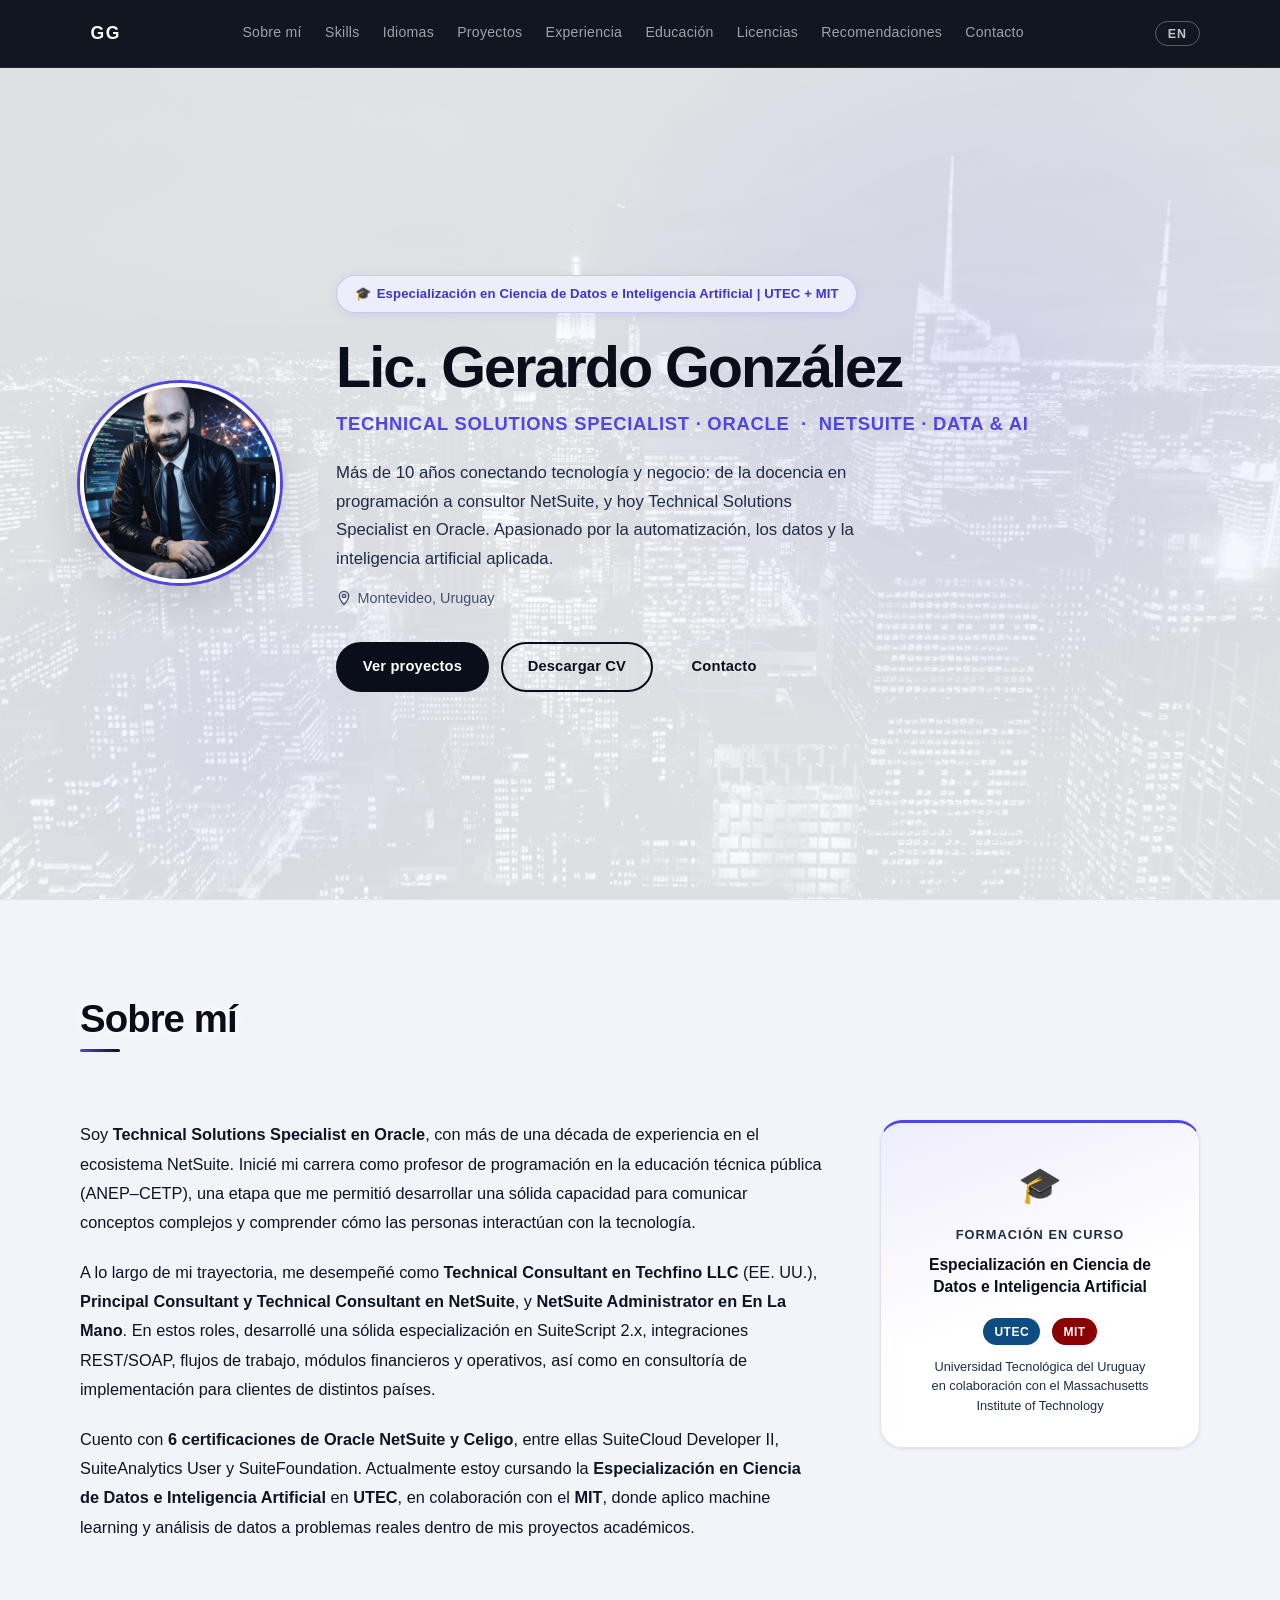
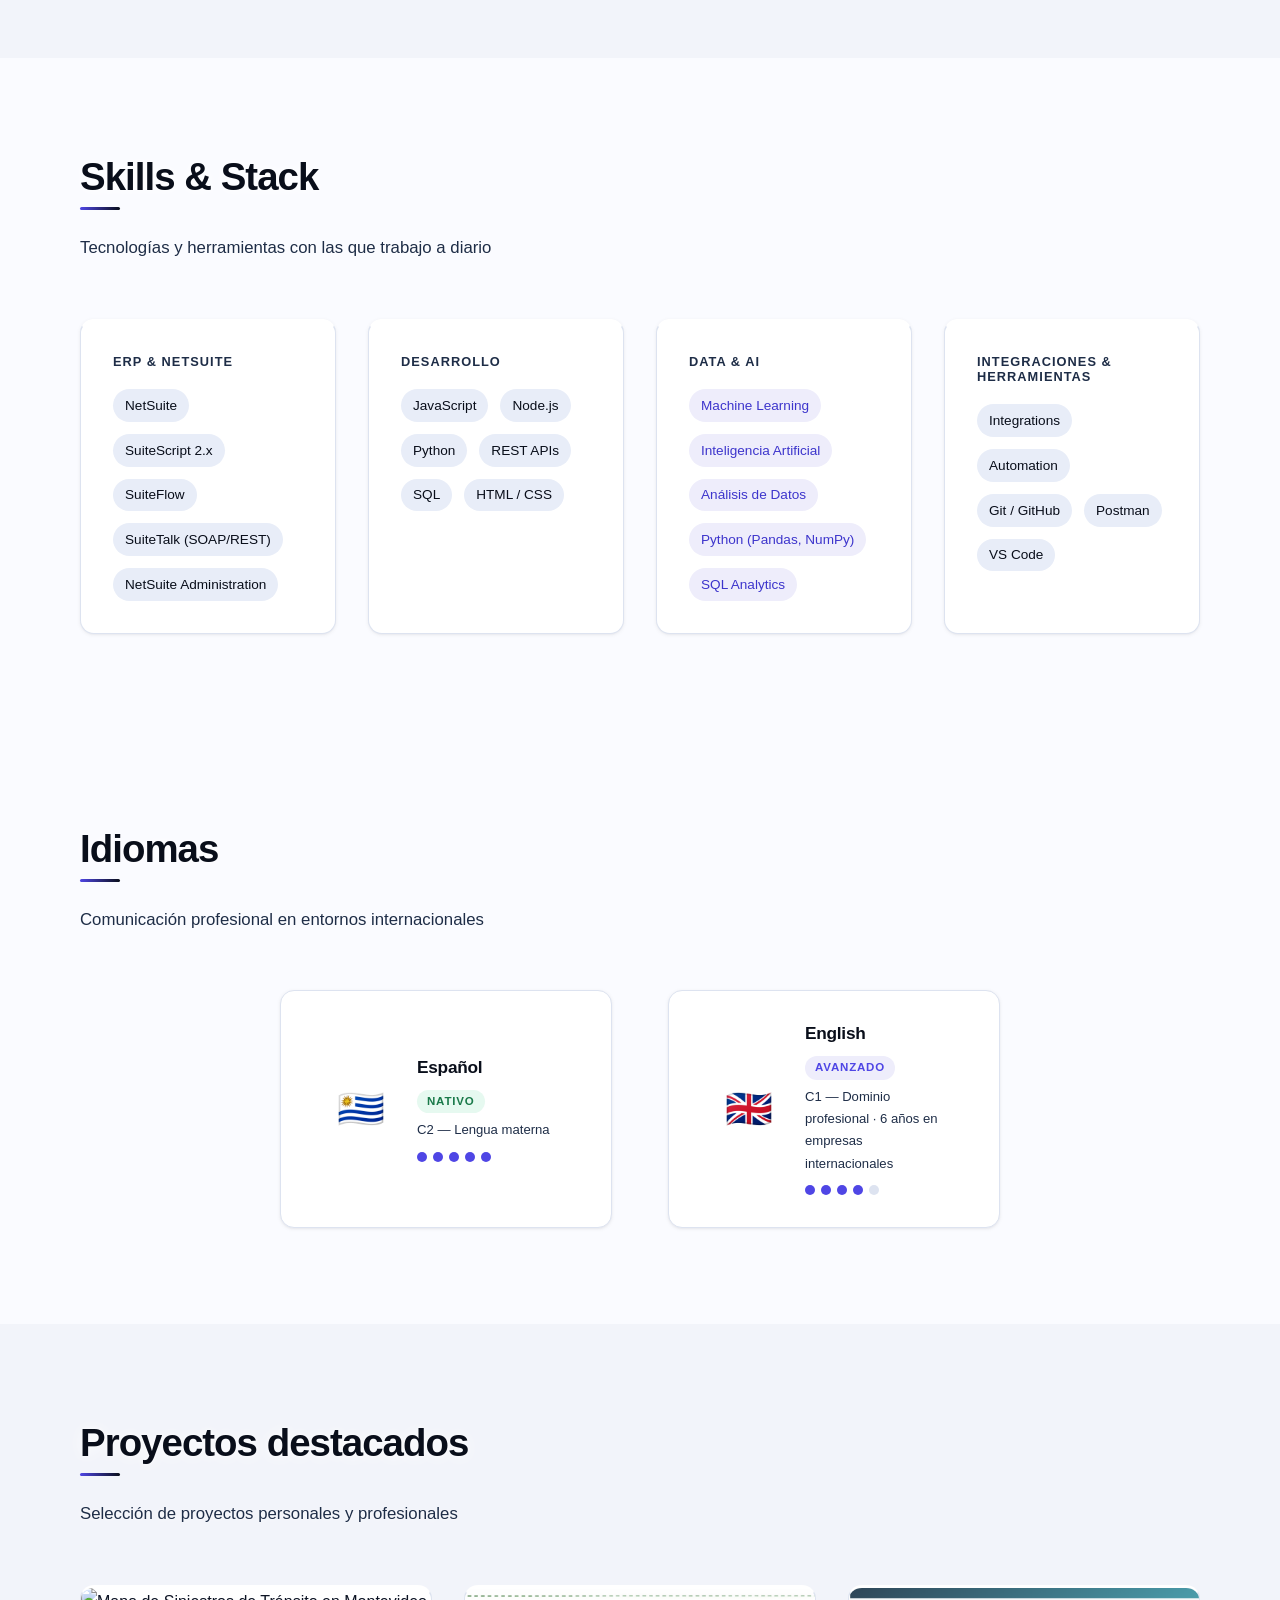
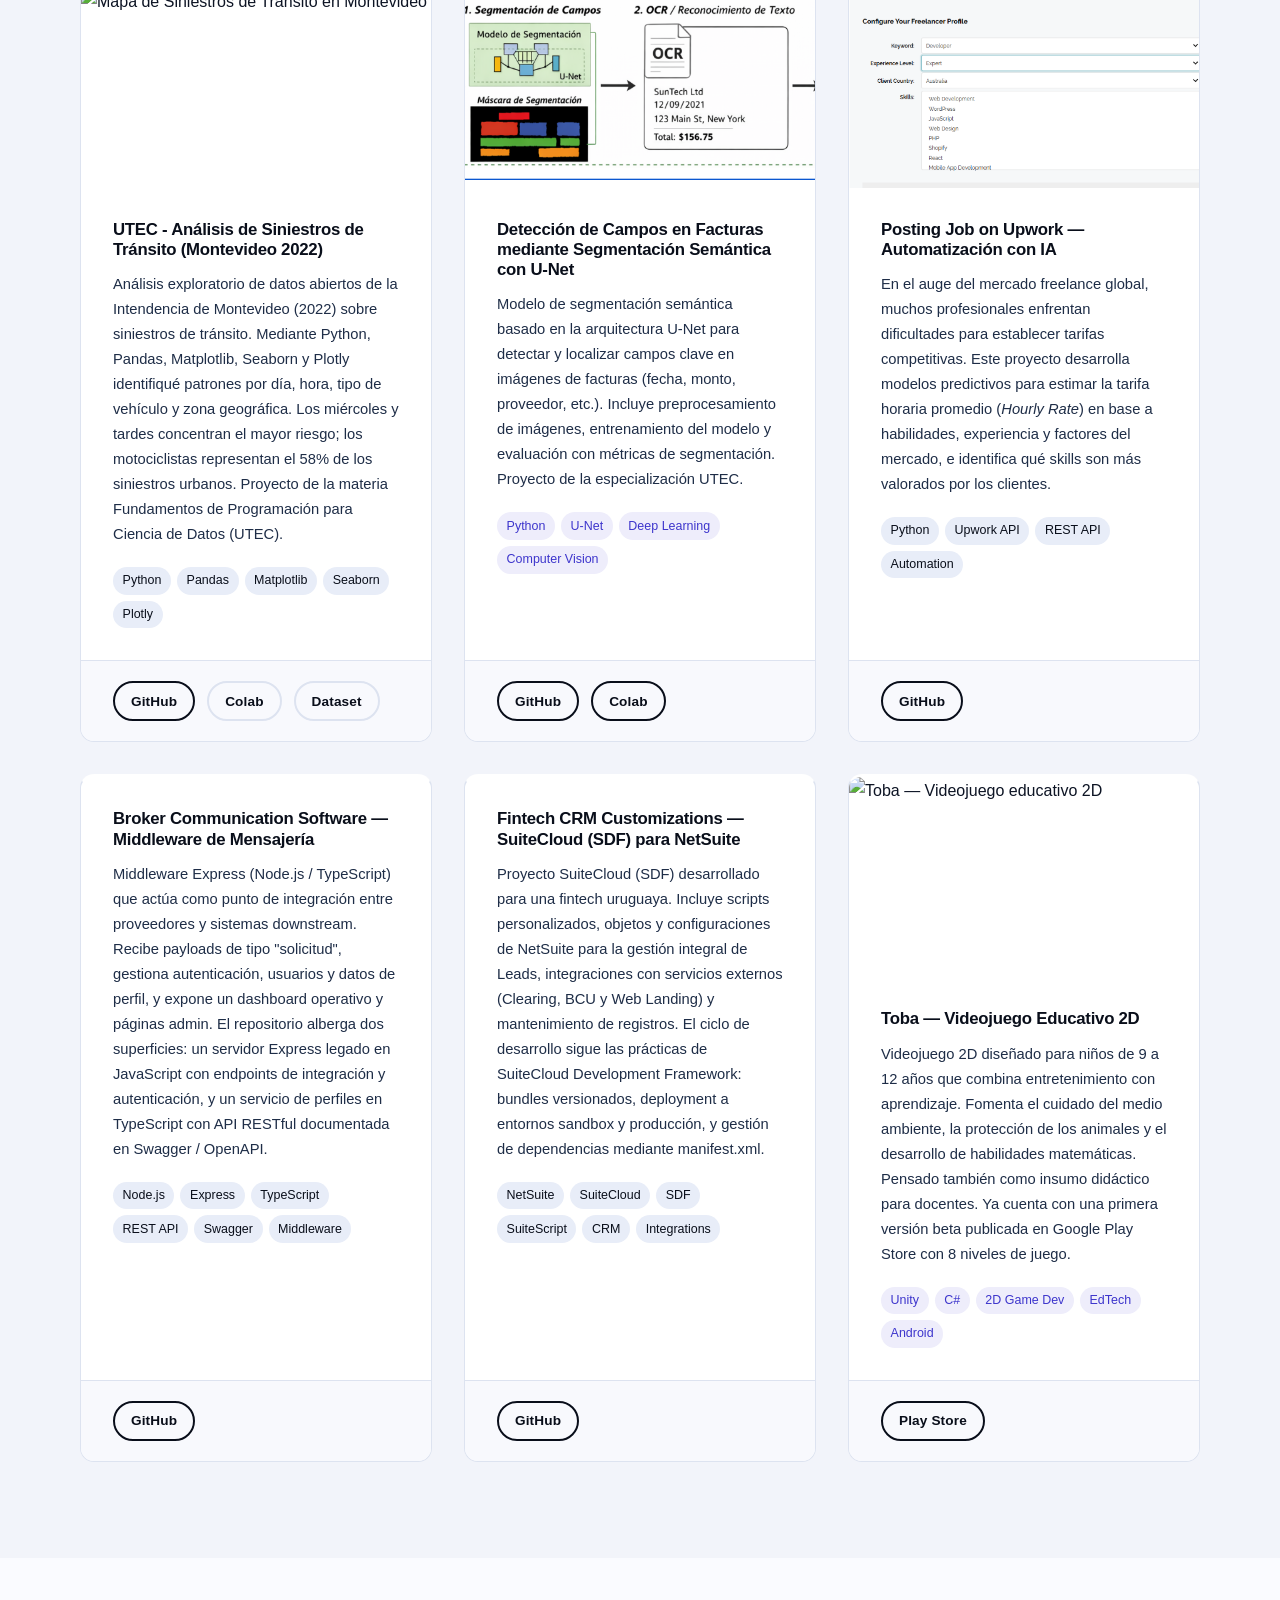
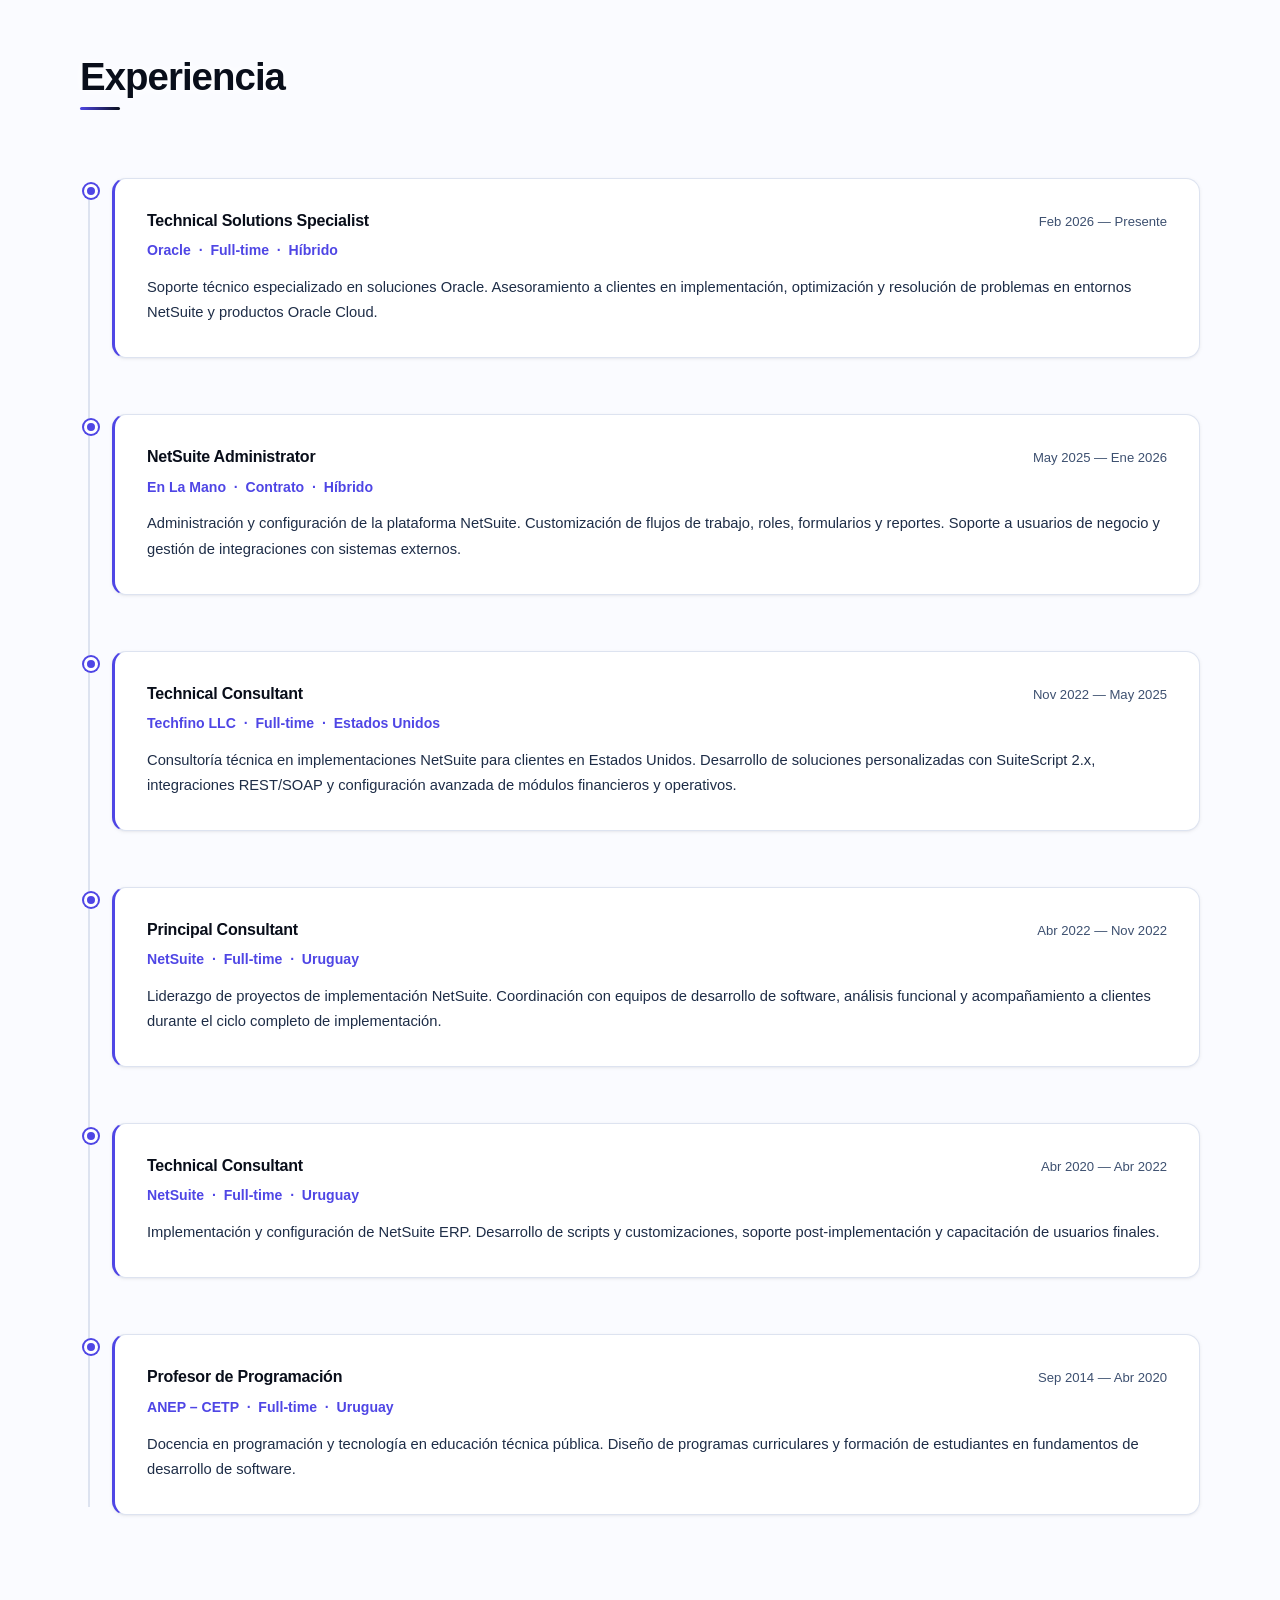
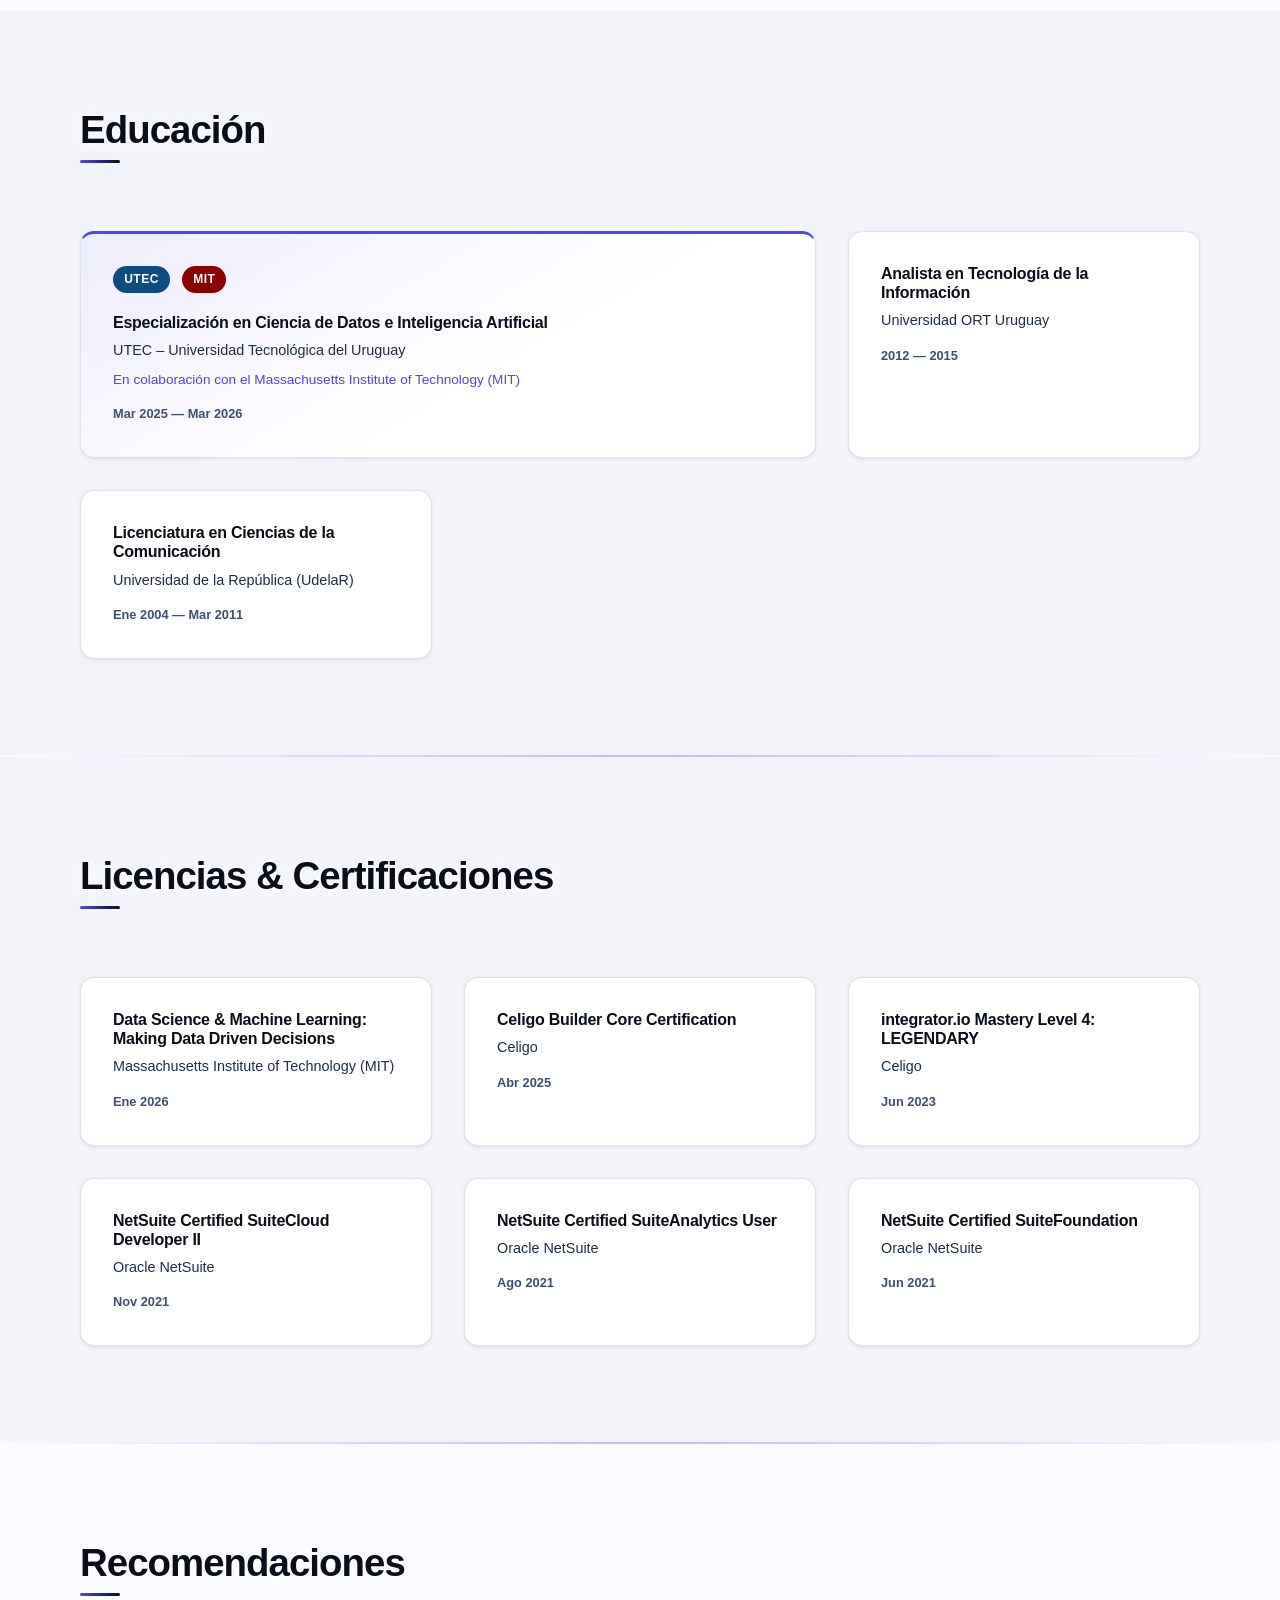
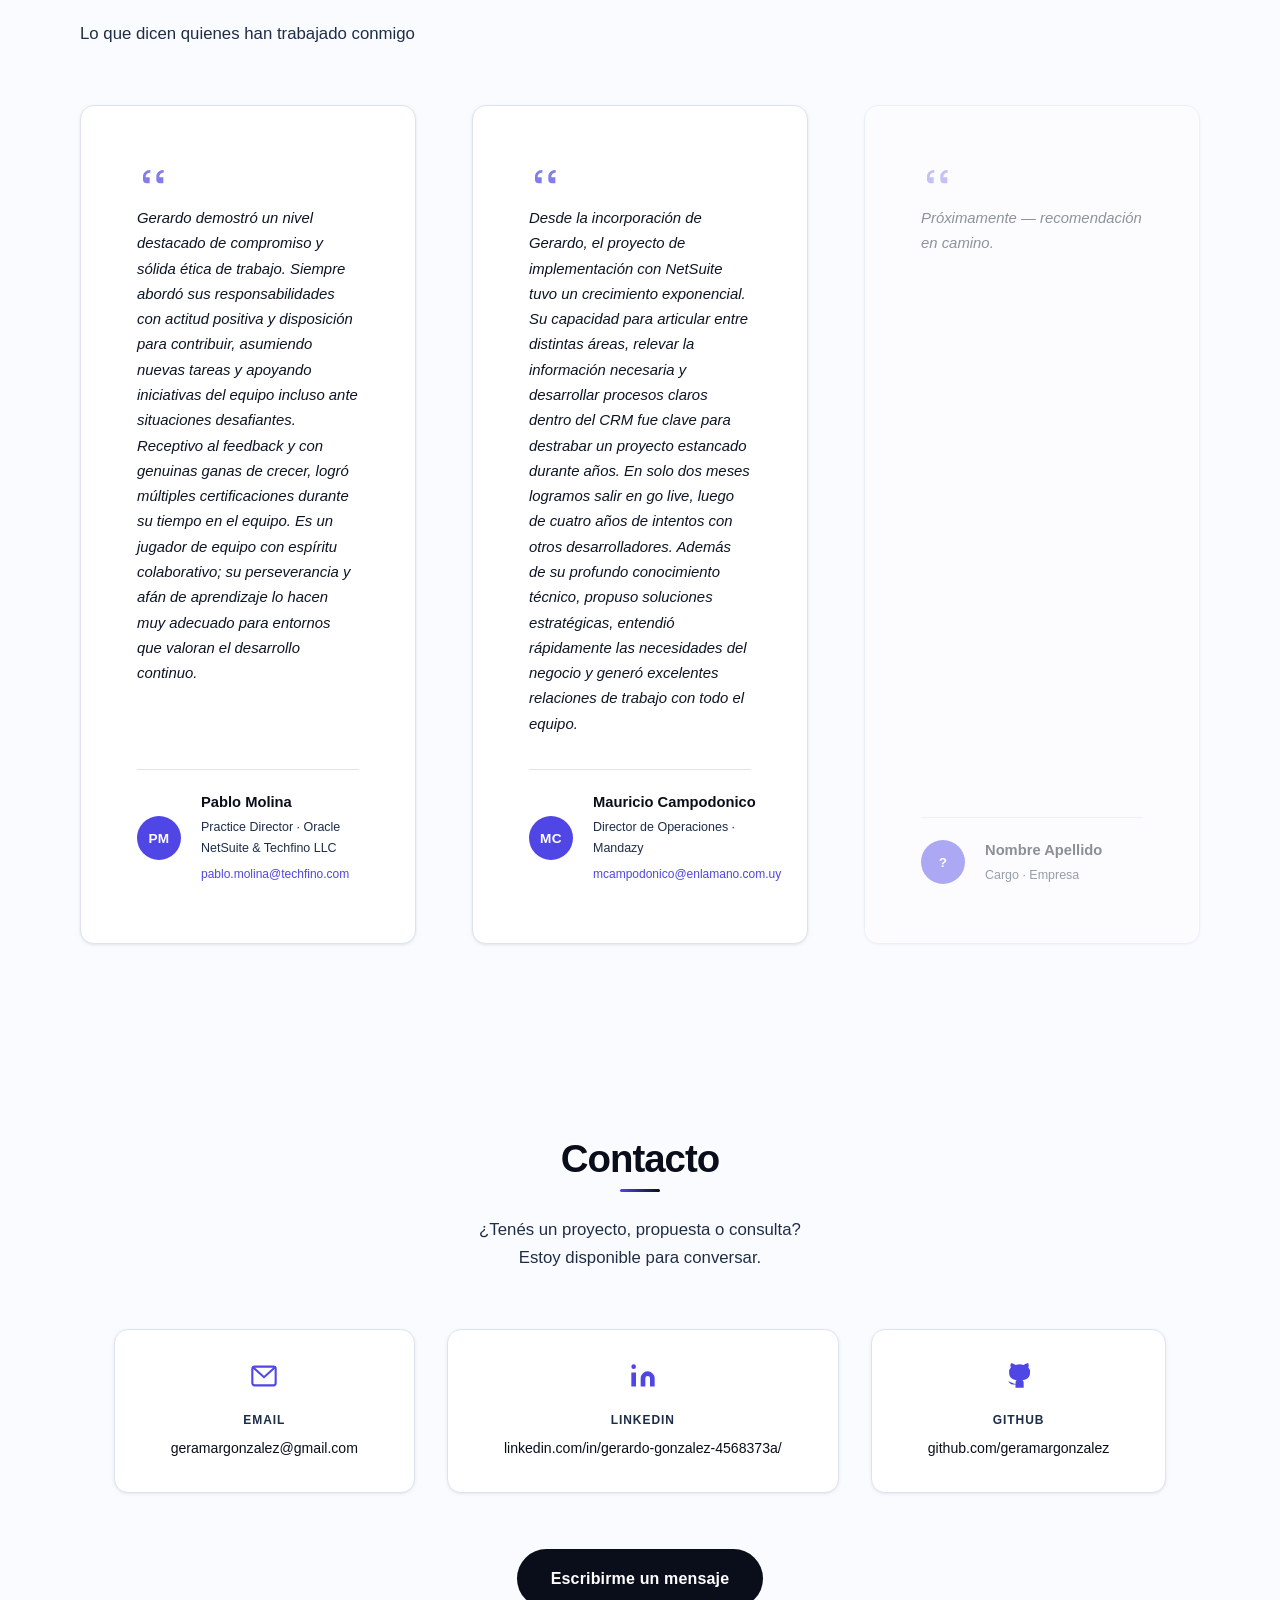
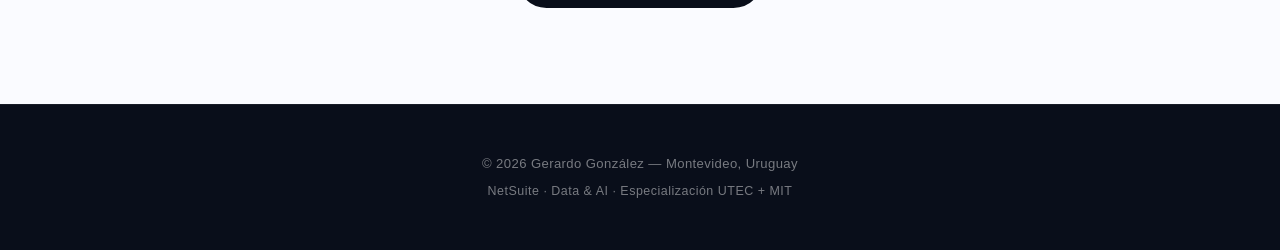
==== commit 543b4049: "email added recomendations" ====
--- a/index.html
+++ b/index.html
@@ -676,6 +676,7 @@
               <div>
                 <p class="testimonial-card__name">Pablo Molina</p>
                 <p class="testimonial-card__role" data-es="Practice Director · Oracle NetSuite &amp; Techfino LLC" data-en="Practice Director · Oracle NetSuite &amp; Techfino LLC">Practice Director · Oracle NetSuite &amp; Techfino LLC</p>
+                <a class="testimonial-card__email" href="mailto:pablo.molina@techfino.com">pablo.molina@techfino.com</a>
               </div>
             </footer>
           </article>
@@ -700,6 +701,7 @@
               <div>
                 <p class="testimonial-card__name">Mauricio Campodonico</p>
                 <p class="testimonial-card__role" data-es="Director de Operaciones · Mandazy" data-en="Operations Director · Mandazy">Director de Operaciones · Mandazy</p>
+                <a class="testimonial-card__email" href="mailto:mcampodonico@enlamano.com.uy">mcampodonico@enlamano.com.uy</a>
               </div>
             </footer>
           </article>
--- a/style.css
+++ b/style.css
@@ -1040,6 +1040,20 @@
   margin-top: 2px;
 }
 
+.testimonial-card__email {
+  display: inline-block;
+  font-size: 0.75rem;
+  color: var(--clr-accent);
+  text-decoration: none;
+  margin-top: 4px;
+  transition: opacity 0.2s;
+}
+
+.testimonial-card__email:hover {
+  opacity: 0.75;
+  text-decoration: underline;
+}
+
 /* ─────────────────────────────────────────────────────────────
    12. CONTACTO
    ───────────────────────────────────────────────────────────── */
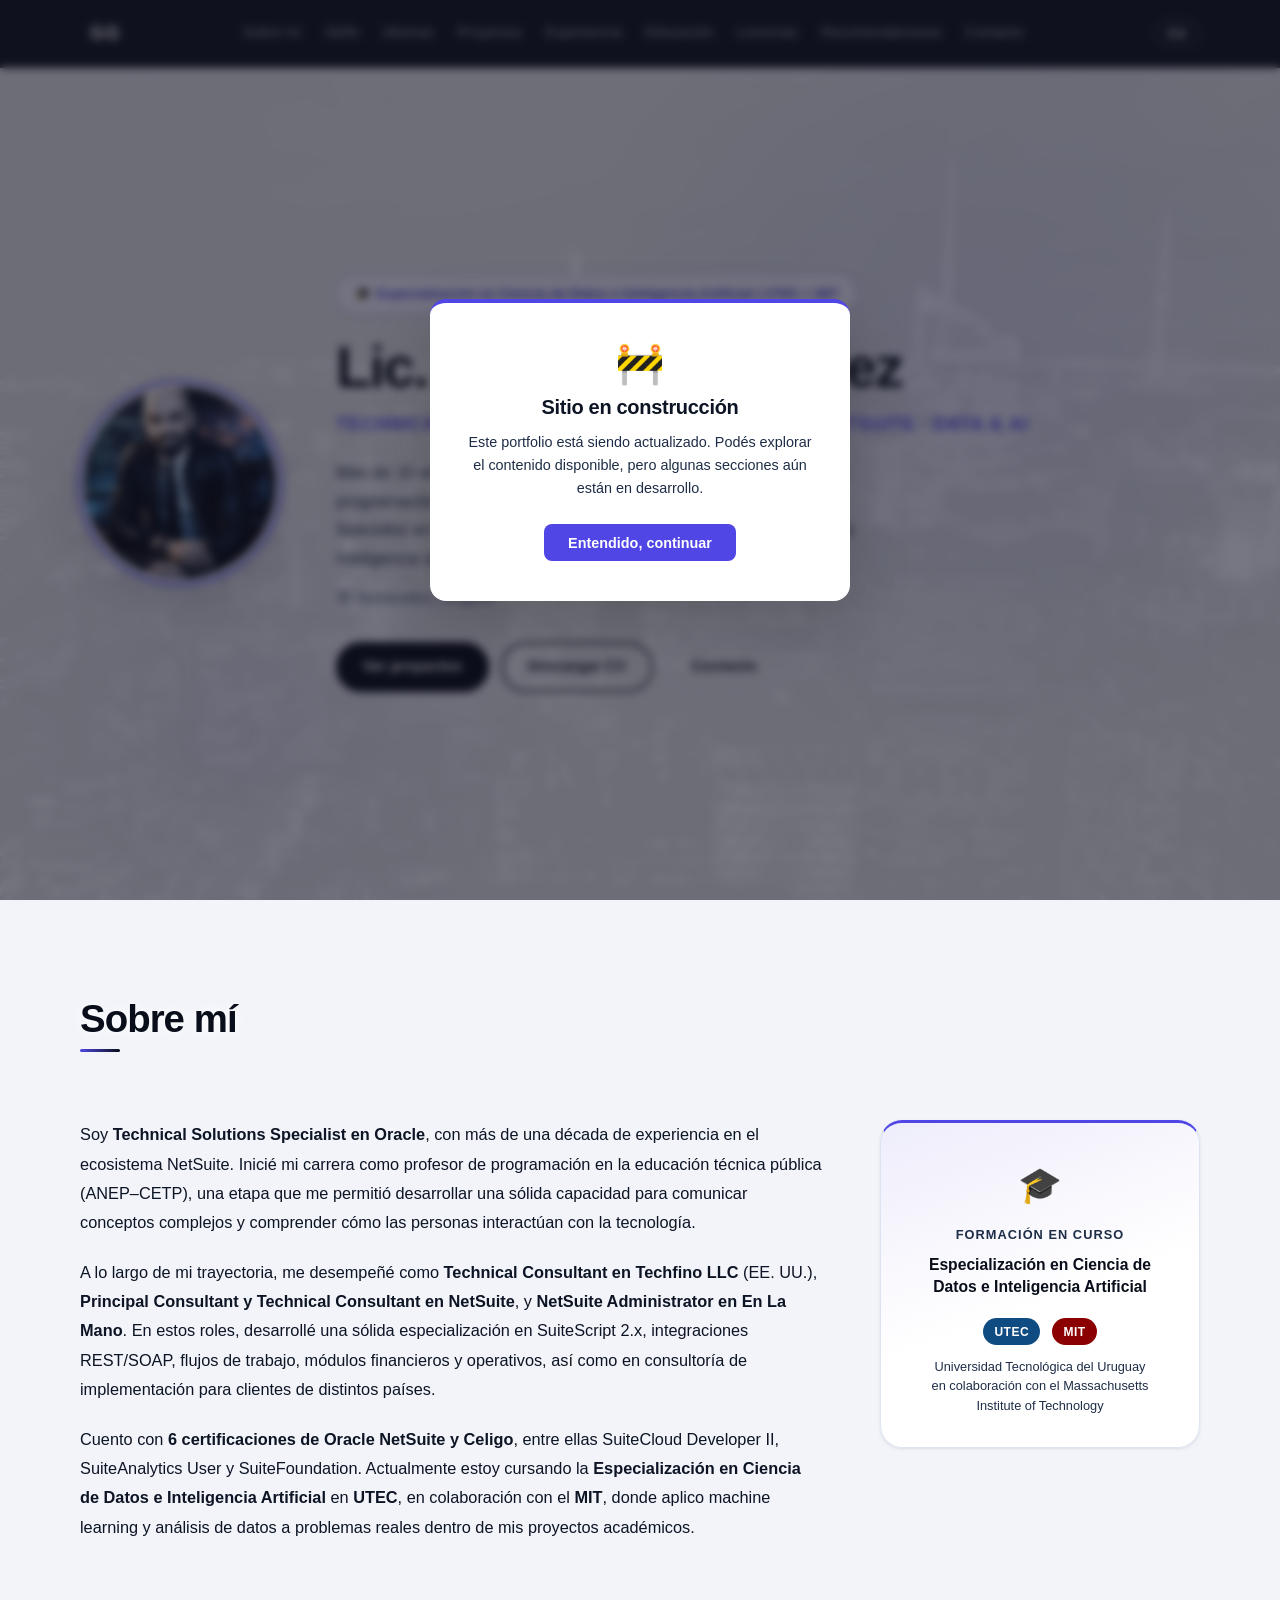
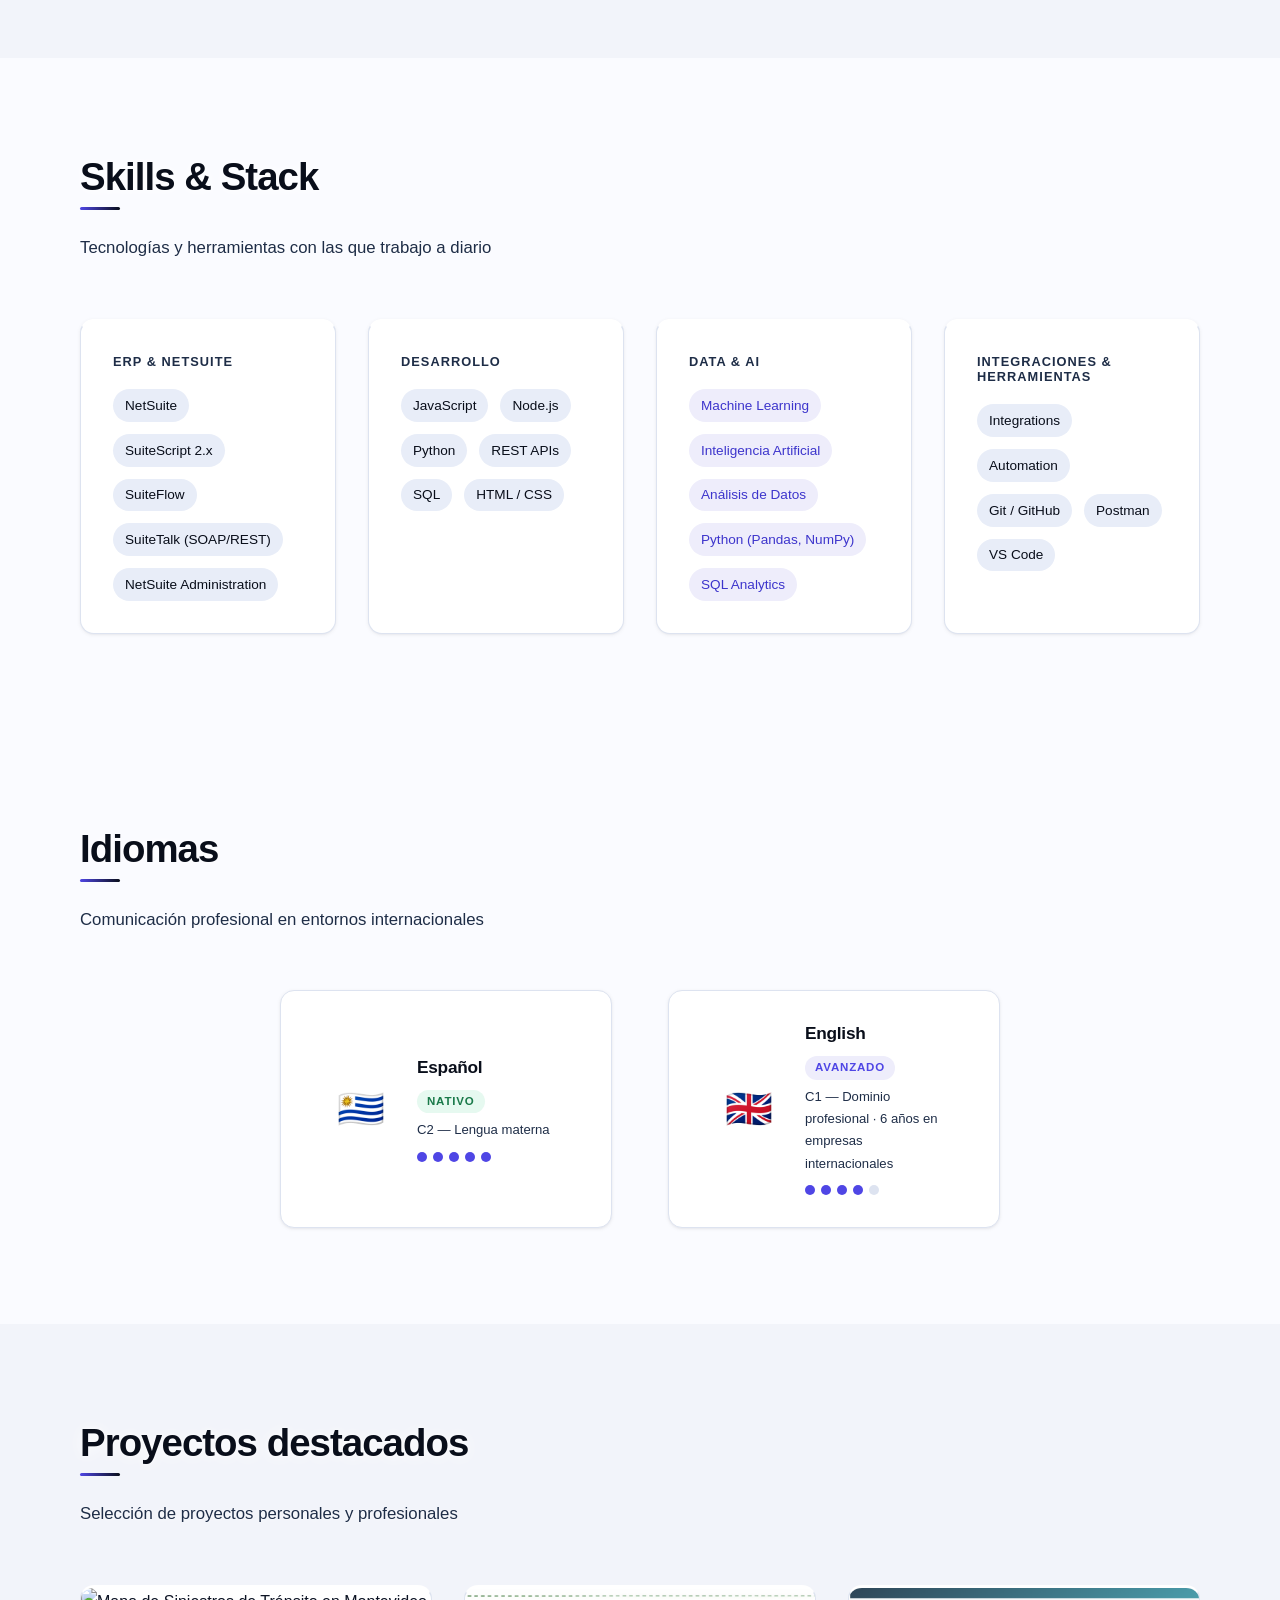
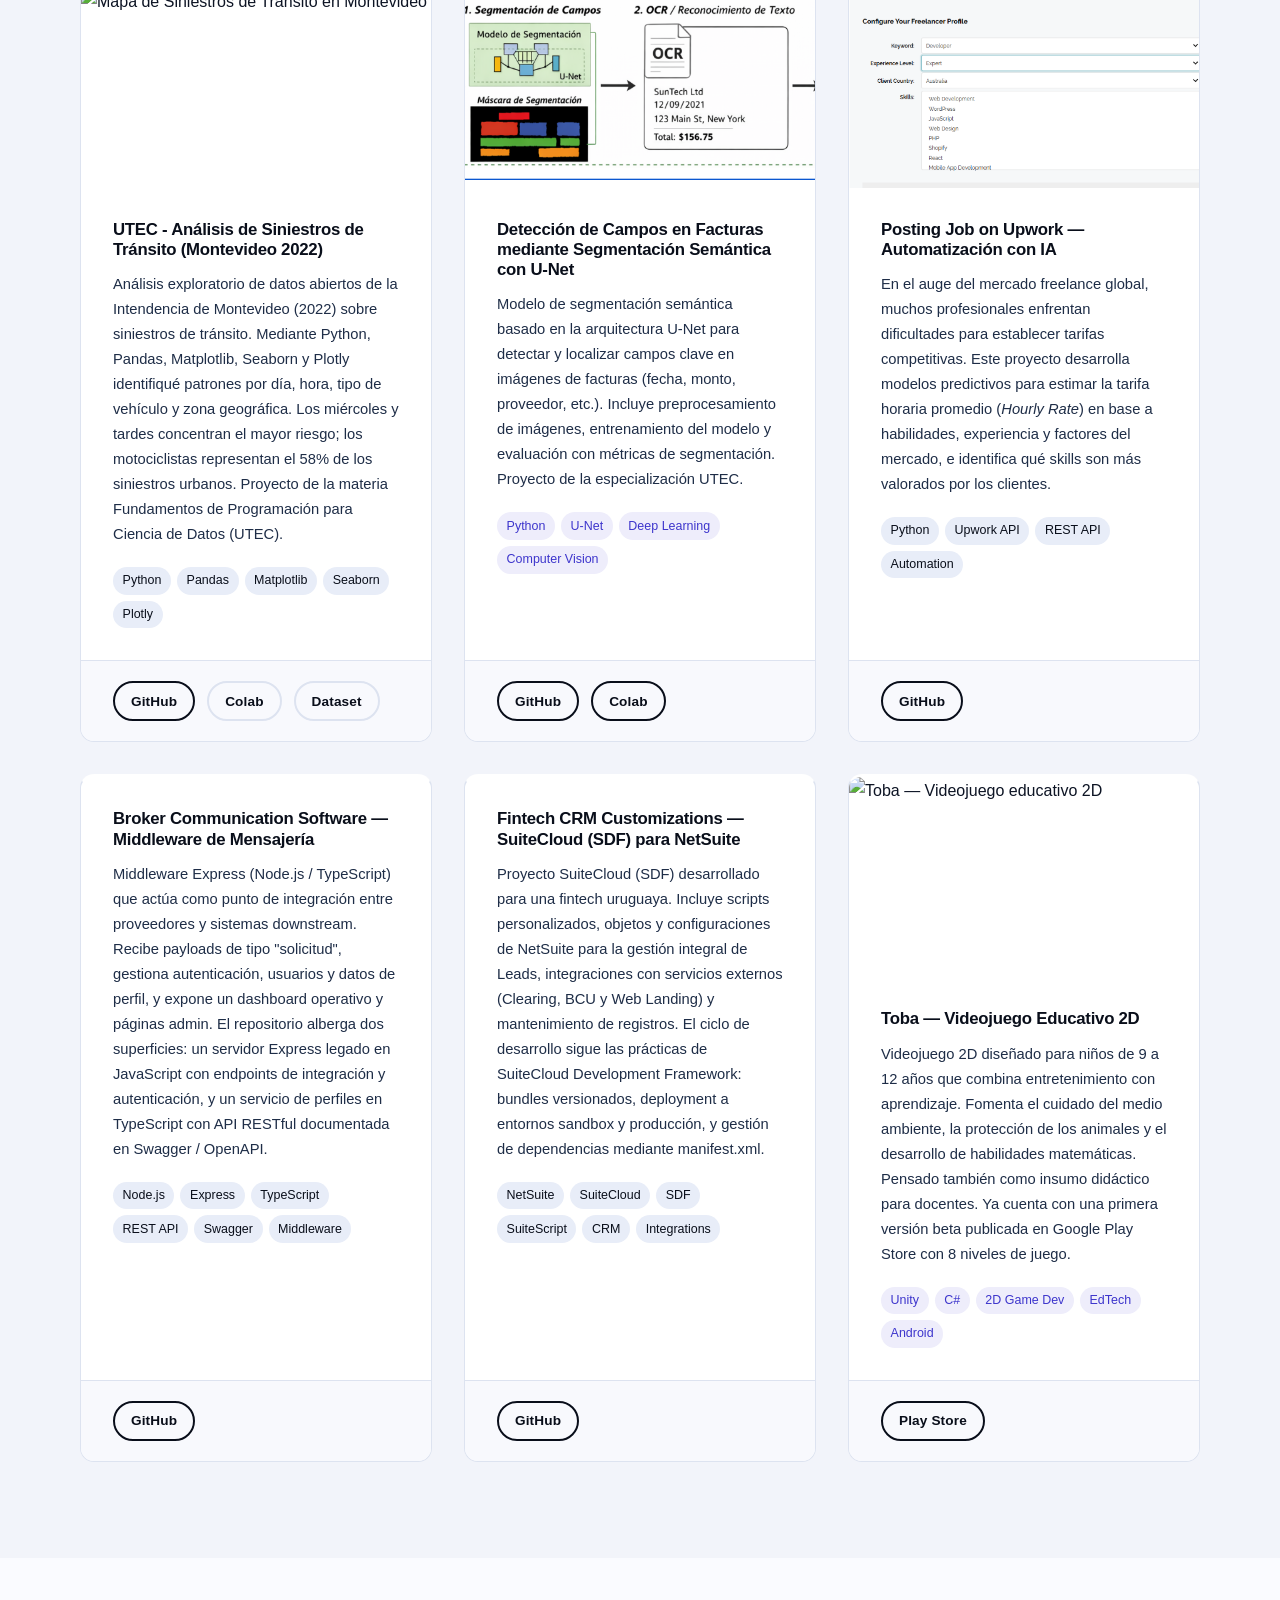
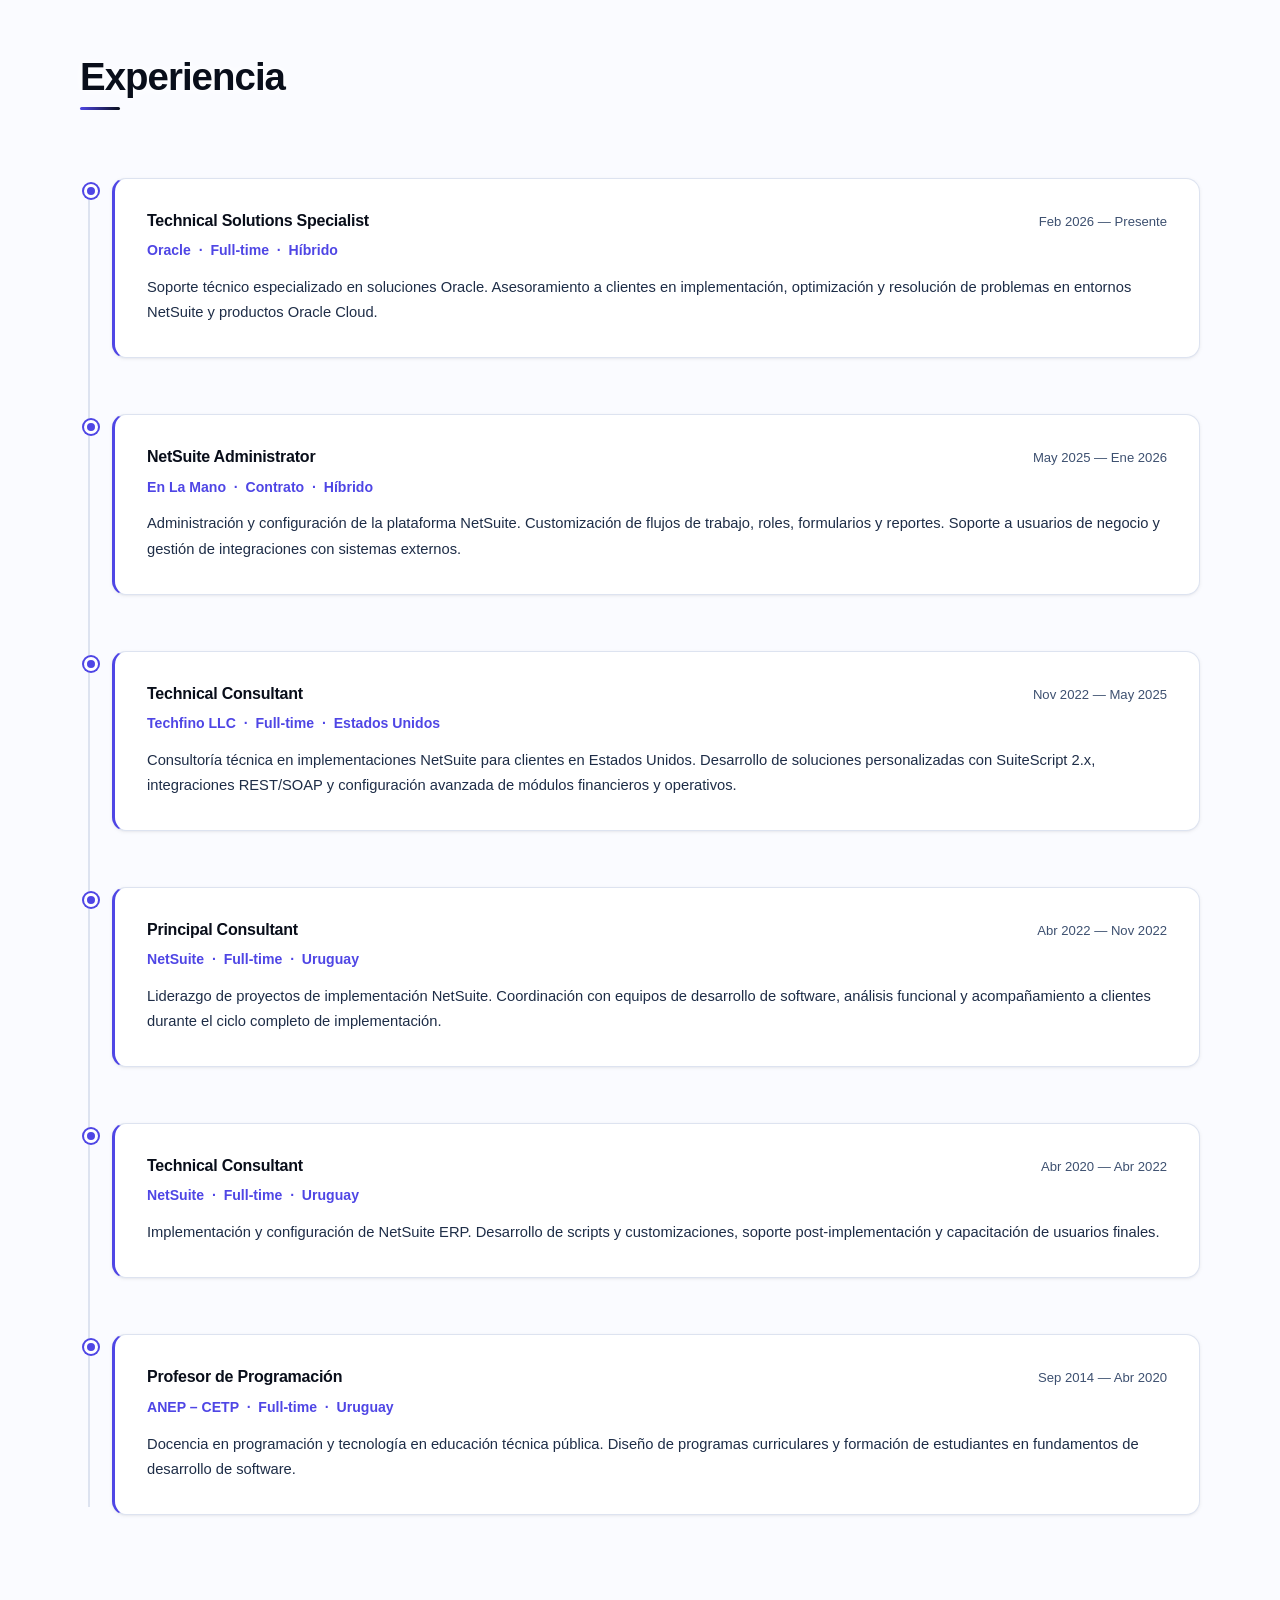
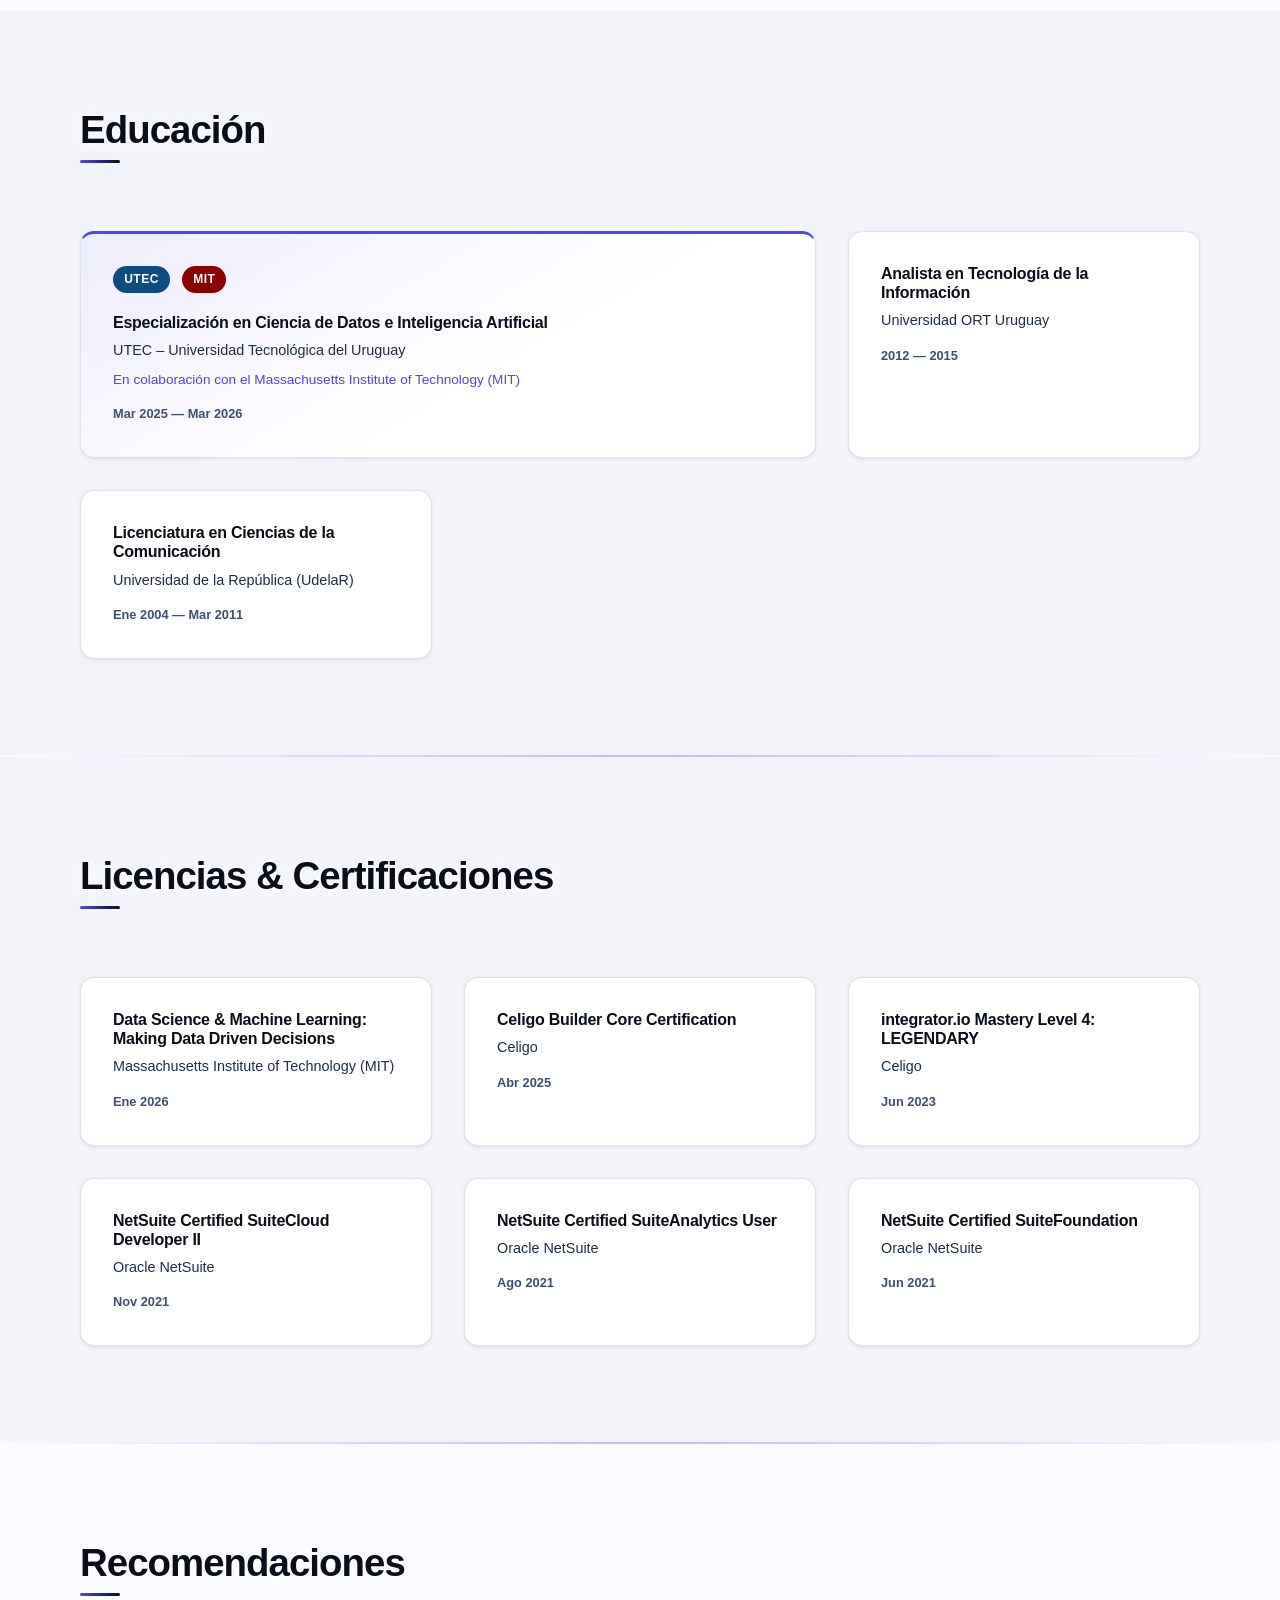
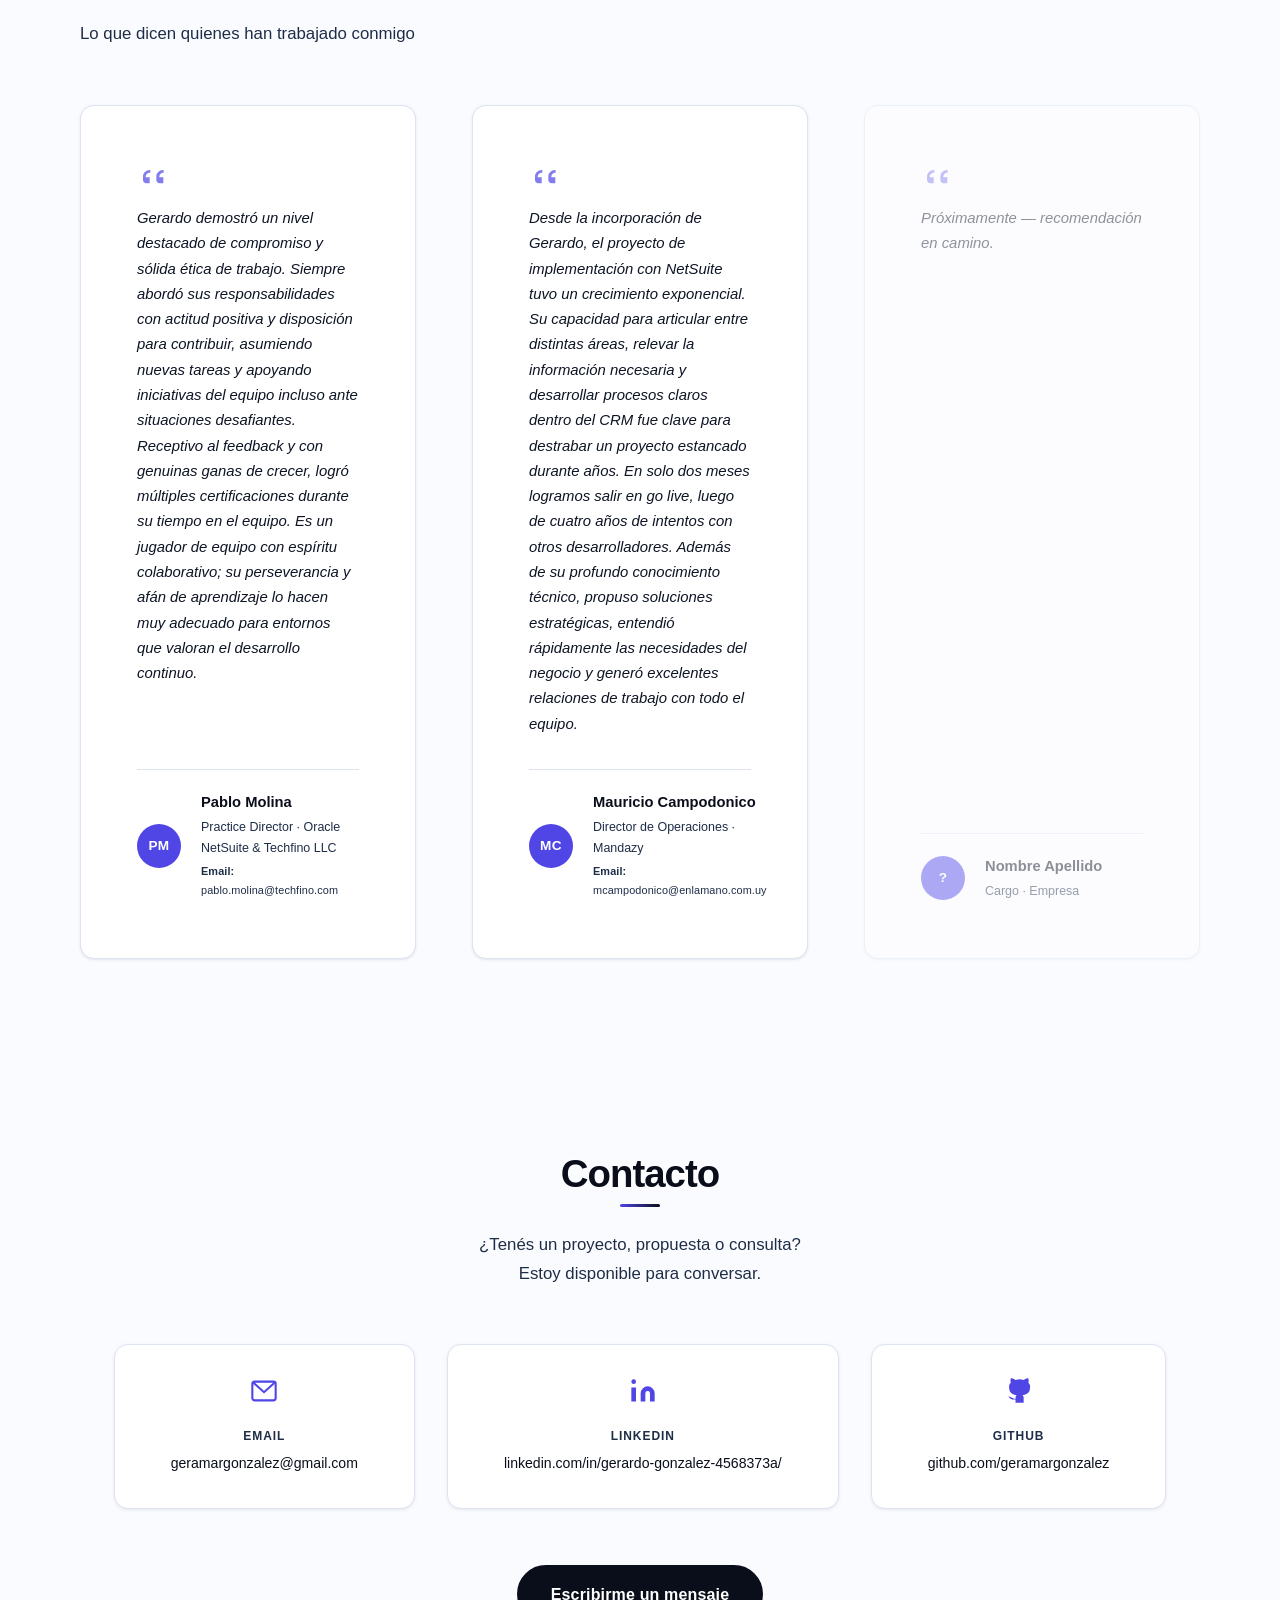
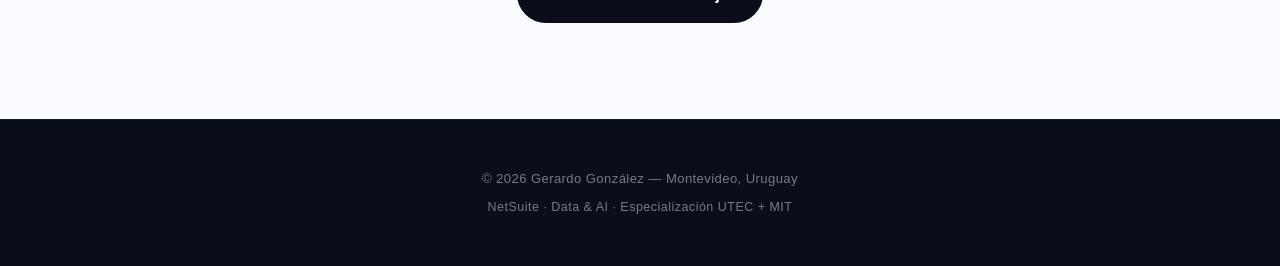
==== commit 970e9429: "popup under contrstuction" ====
--- a/index.html
+++ b/index.html
@@ -676,7 +676,7 @@
               <div>
                 <p class="testimonial-card__name">Pablo Molina</p>
                 <p class="testimonial-card__role" data-es="Practice Director · Oracle NetSuite &amp; Techfino LLC" data-en="Practice Director · Oracle NetSuite &amp; Techfino LLC">Practice Director · Oracle NetSuite &amp; Techfino LLC</p>
-                <a class="testimonial-card__email" href="mailto:pablo.molina@techfino.com">pablo.molina@techfino.com</a>
+                <a class="testimonial-card__email" href="mailto:pablo.molina@techfino.com"><span class="testimonial-card__email-label">Email:</span> pablo.molina@techfino.com</a>
               </div>
             </footer>
           </article>
@@ -701,7 +701,7 @@
               <div>
                 <p class="testimonial-card__name">Mauricio Campodonico</p>
                 <p class="testimonial-card__role" data-es="Director de Operaciones · Mandazy" data-en="Operations Director · Mandazy">Director de Operaciones · Mandazy</p>
-                <a class="testimonial-card__email" href="mailto:mcampodonico@enlamano.com.uy">mcampodonico@enlamano.com.uy</a>
+                <a class="testimonial-card__email" href="mailto:mcampodonico@enlamano.com.uy"><span class="testimonial-card__email-label">Email:</span> mcampodonico@enlamano.com.uy</a>
               </div>
             </footer>
           </article>
@@ -784,6 +784,16 @@
     </div>
   </footer>
 
+  <!-- ── WIP POPUP ── -->
+  <div class="wip-overlay" id="wipOverlay" role="dialog" aria-modal="true" aria-labelledby="wipTitle">
+    <div class="wip-popup">
+      <div class="wip-popup__icon" aria-hidden="true">🚧</div>
+      <h2 class="wip-popup__title" id="wipTitle" data-es="Sitio en construcción" data-en="Site under construction">Sitio en construcción</h2>
+      <p class="wip-popup__body" data-es="Este portfolio está siendo actualizado. Podés explorar el contenido disponible, pero algunas secciones aún están en desarrollo." data-en="This portfolio is currently being updated. You can browse the available content, but some sections are still in progress.">Este portfolio está siendo actualizado. Podés explorar el contenido disponible, pero algunas secciones aún están en desarrollo.</p>
+      <button class="wip-popup__btn" id="wipClose" data-es="Entendido, continuar" data-en="Got it, continue">Entendido, continuar</button>
+    </div>
+  </div>
+
   <script src="script.js"></script>
 </body>
 </html>
--- a/style.css
+++ b/style.css
@@ -1042,16 +1042,94 @@
 
 .testimonial-card__email {
   display: inline-block;
-  font-size: 0.75rem;
+  font-size: 0.68rem;
+  color: var(--clr-text-muted);
+  text-decoration: none;
+  margin-top: 3px;
+  letter-spacing: 0.01em;
+  transition: color 0.2s;
+}
+
+.testimonial-card__email-label {
+  font-weight: 600;
+  color: var(--clr-text-muted);
+  margin-right: 2px;
+}
+
+.testimonial-card__email:hover {
   color: var(--clr-accent);
-  text-decoration: none;
-  margin-top: 4px;
-  transition: opacity 0.2s;
-}
-
-.testimonial-card__email:hover {
-  opacity: 0.75;
   text-decoration: underline;
+}
+
+/* ─────────────────────────────────────────────────────────────
+   WIP POPUP
+   ───────────────────────────────────────────────────────────── */
+.wip-overlay {
+  position: fixed;
+  inset: 0;
+  background: rgba(15, 15, 30, 0.55);
+  backdrop-filter: blur(4px);
+  -webkit-backdrop-filter: blur(4px);
+  display: flex;
+  align-items: center;
+  justify-content: center;
+  z-index: 9999;
+  padding: 1rem;
+  opacity: 1;
+  transition: opacity 0.3s ease;
+}
+
+.wip-overlay.hidden {
+  opacity: 0;
+  pointer-events: none;
+}
+
+.wip-popup {
+  background: var(--clr-surface);
+  border-radius: 16px;
+  box-shadow: 0 20px 60px rgba(0, 0, 0, 0.18);
+  padding: 2.5rem 2rem;
+  max-width: 420px;
+  width: 100%;
+  text-align: center;
+  border-top: 4px solid var(--clr-accent);
+}
+
+.wip-popup__icon {
+  font-size: 2.5rem;
+  margin-bottom: 0.75rem;
+  line-height: 1;
+}
+
+.wip-popup__title {
+  font-size: 1.25rem;
+  font-weight: 700;
+  color: var(--clr-text);
+  margin: 0 0 0.75rem;
+}
+
+.wip-popup__body {
+  font-size: 0.9rem;
+  color: var(--clr-text-muted);
+  line-height: 1.6;
+  margin: 0 0 1.5rem;
+}
+
+.wip-popup__btn {
+  display: inline-block;
+  background: var(--clr-accent);
+  color: #fff;
+  border: none;
+  border-radius: 8px;
+  padding: 0.65rem 1.5rem;
+  font-size: 0.9rem;
+  font-weight: 600;
+  cursor: pointer;
+  transition: background 0.2s;
+}
+
+.wip-popup__btn:hover {
+  background: var(--clr-accent-h);
 }
 
 /* ─────────────────────────────────────────────────────────────
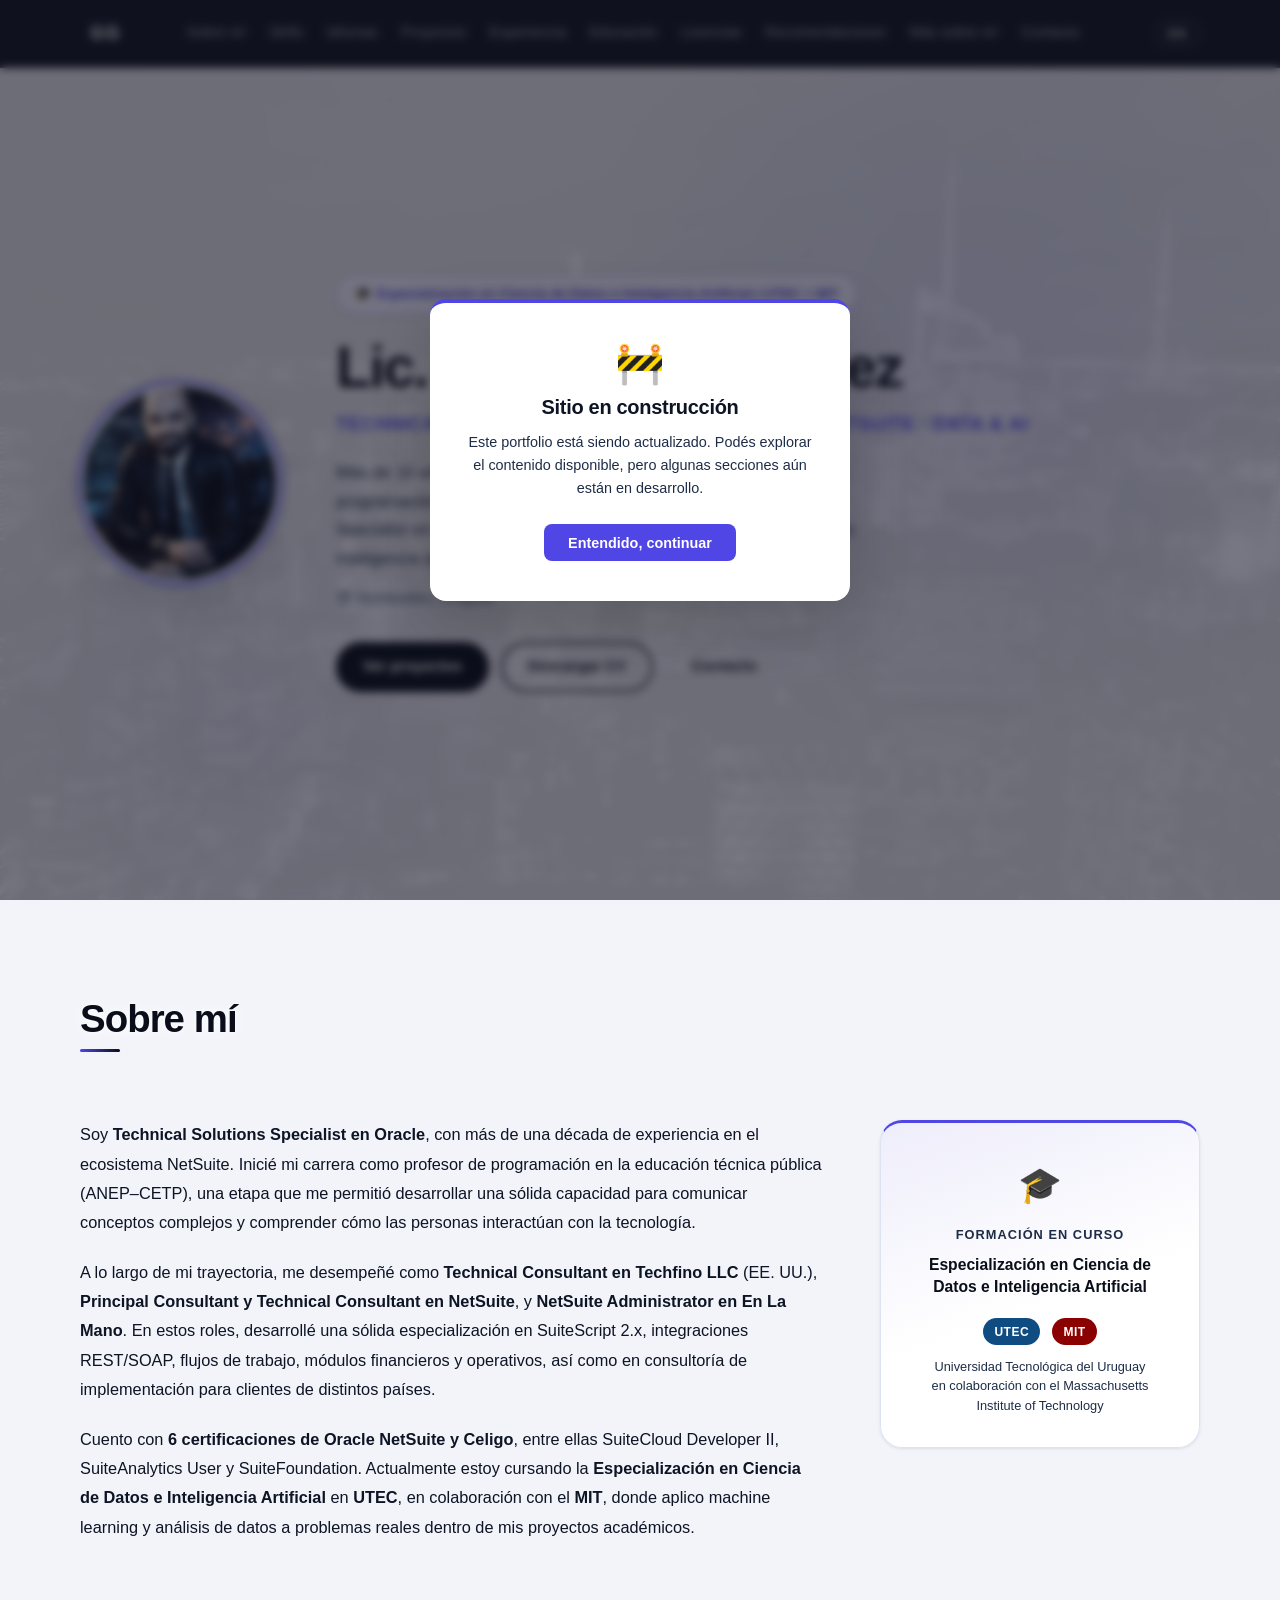
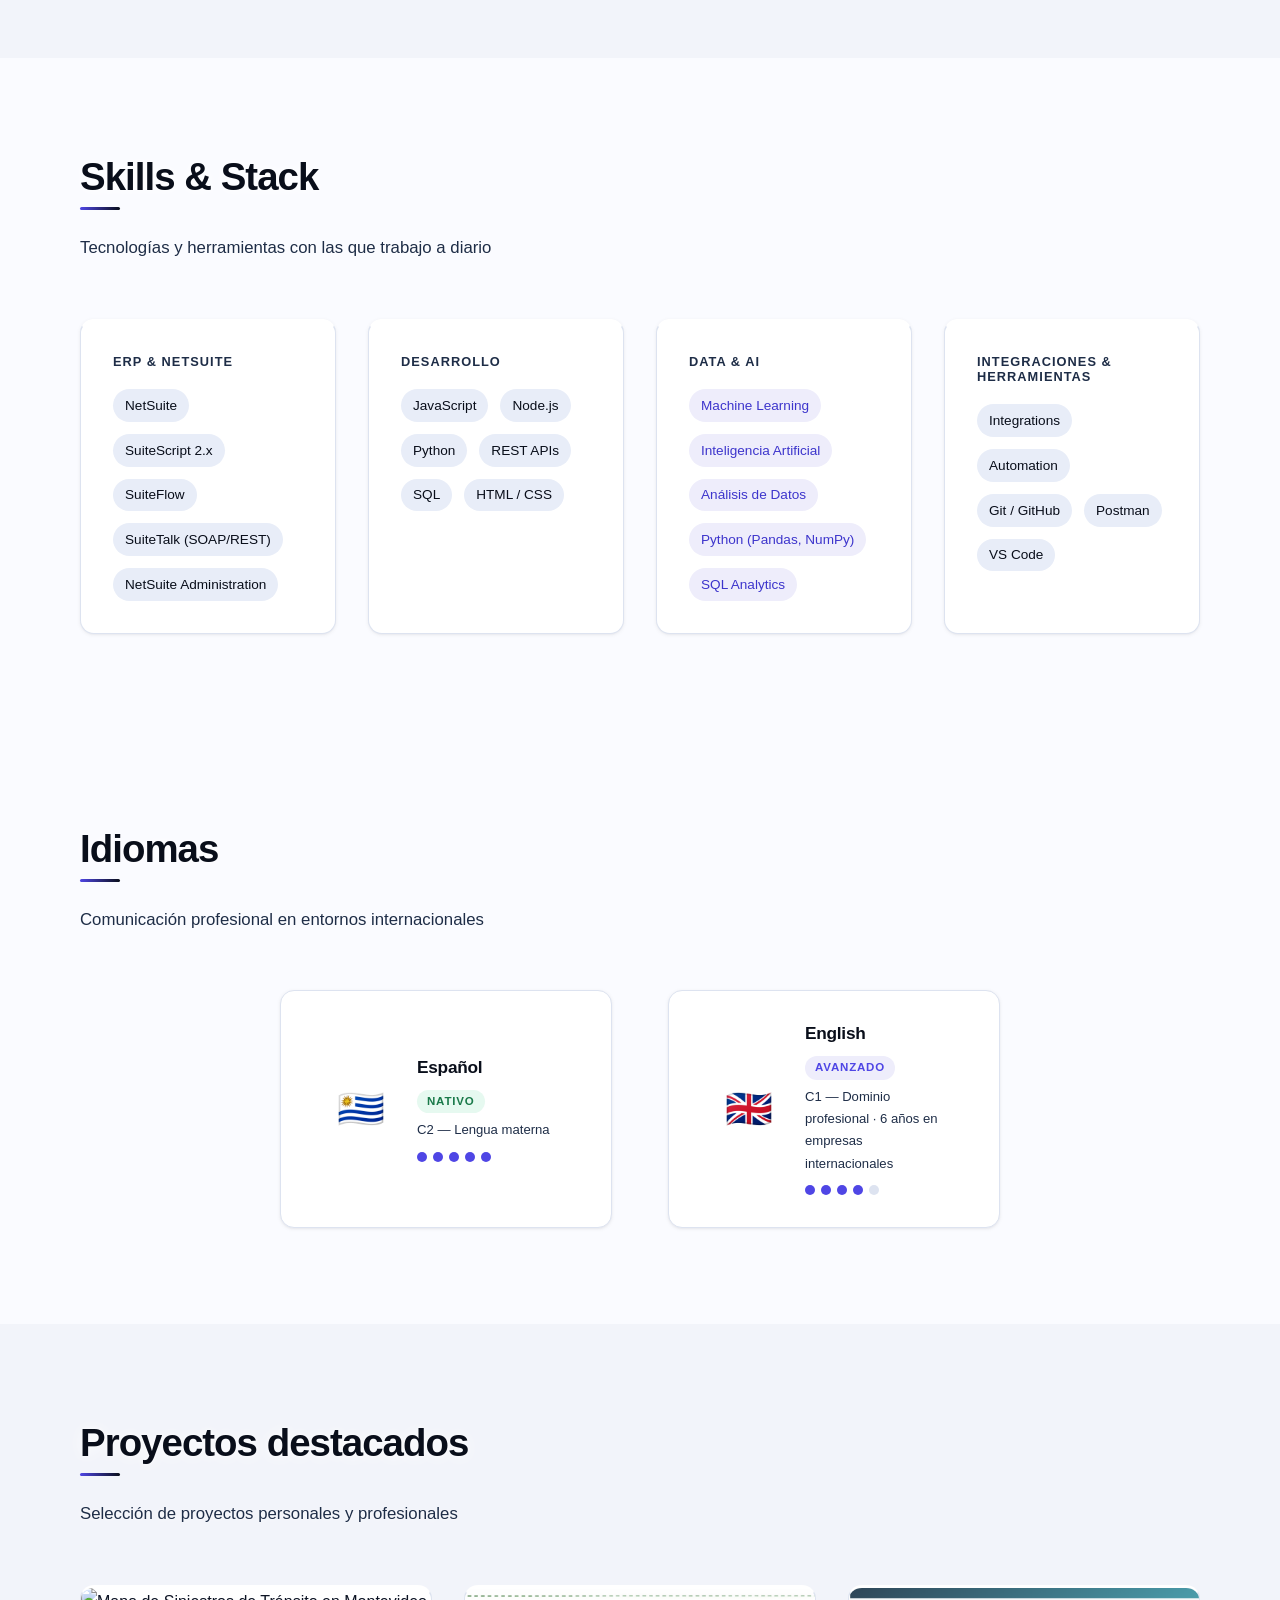
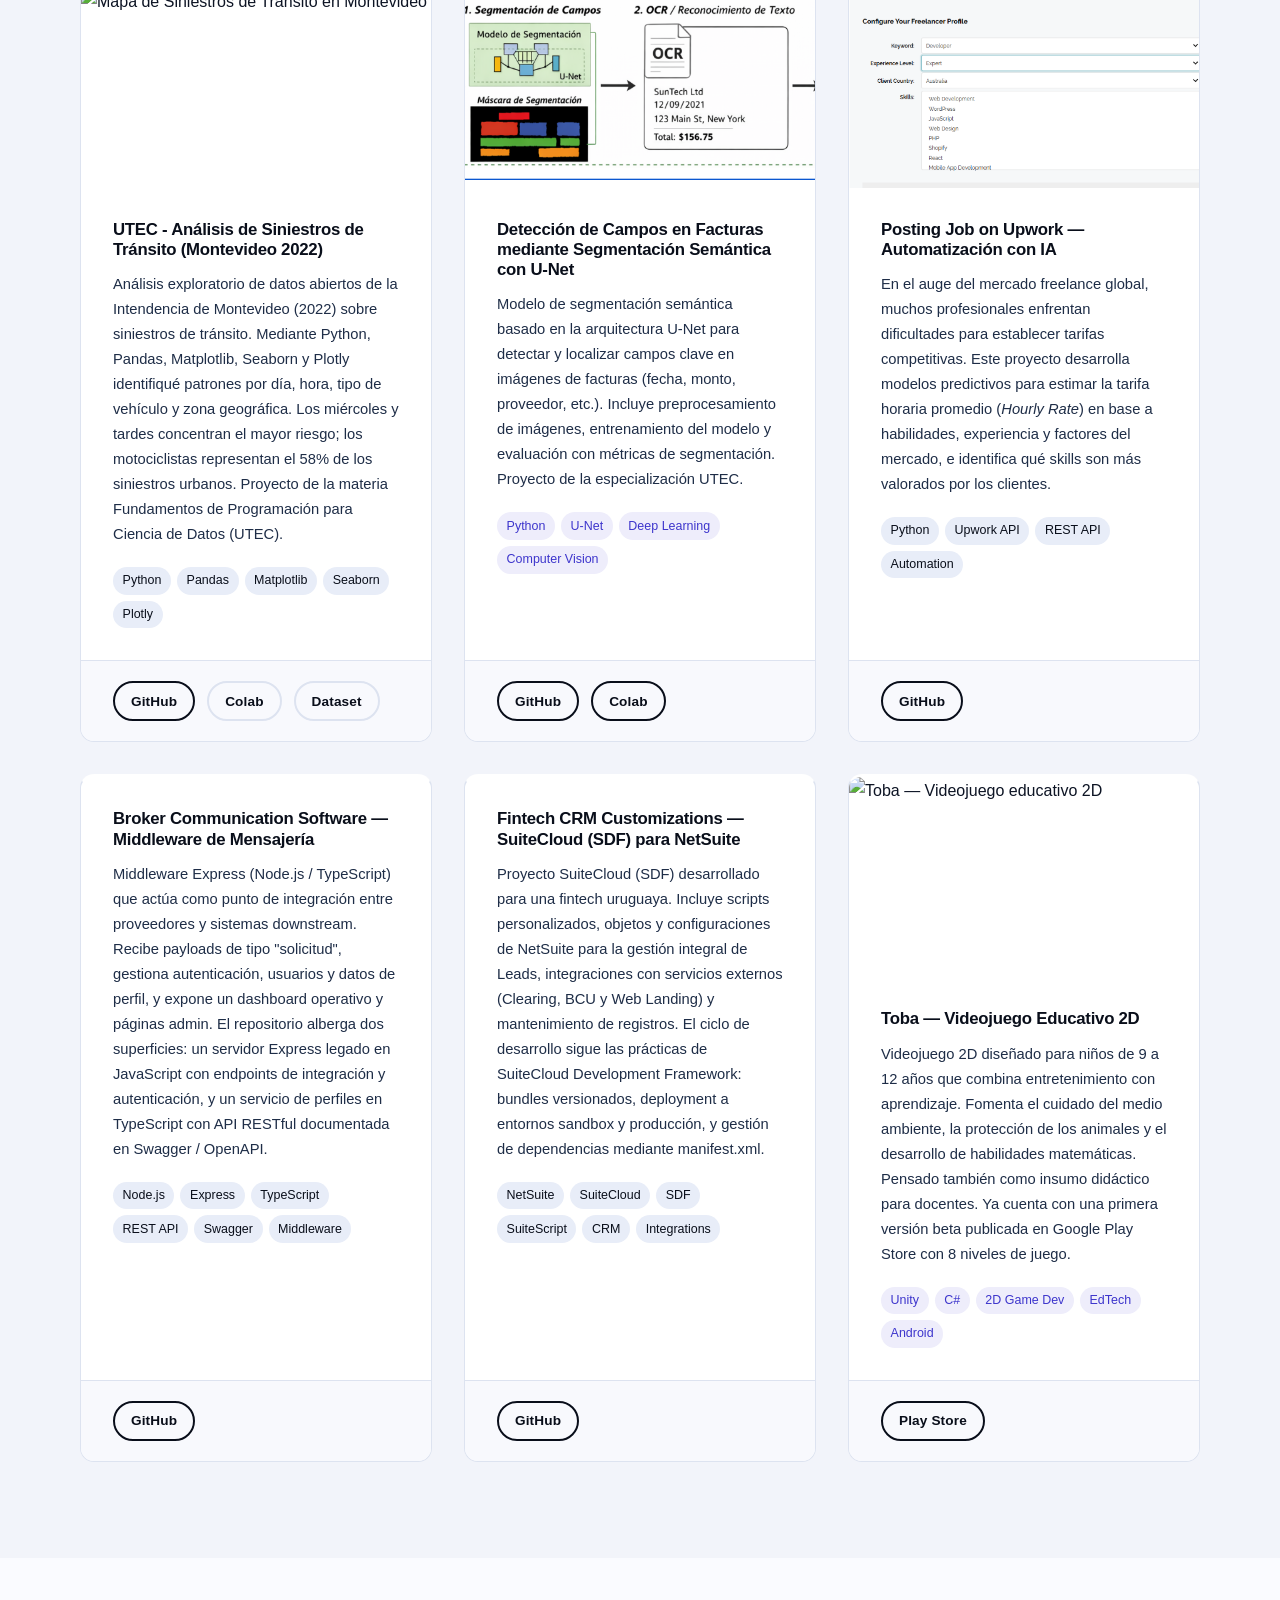
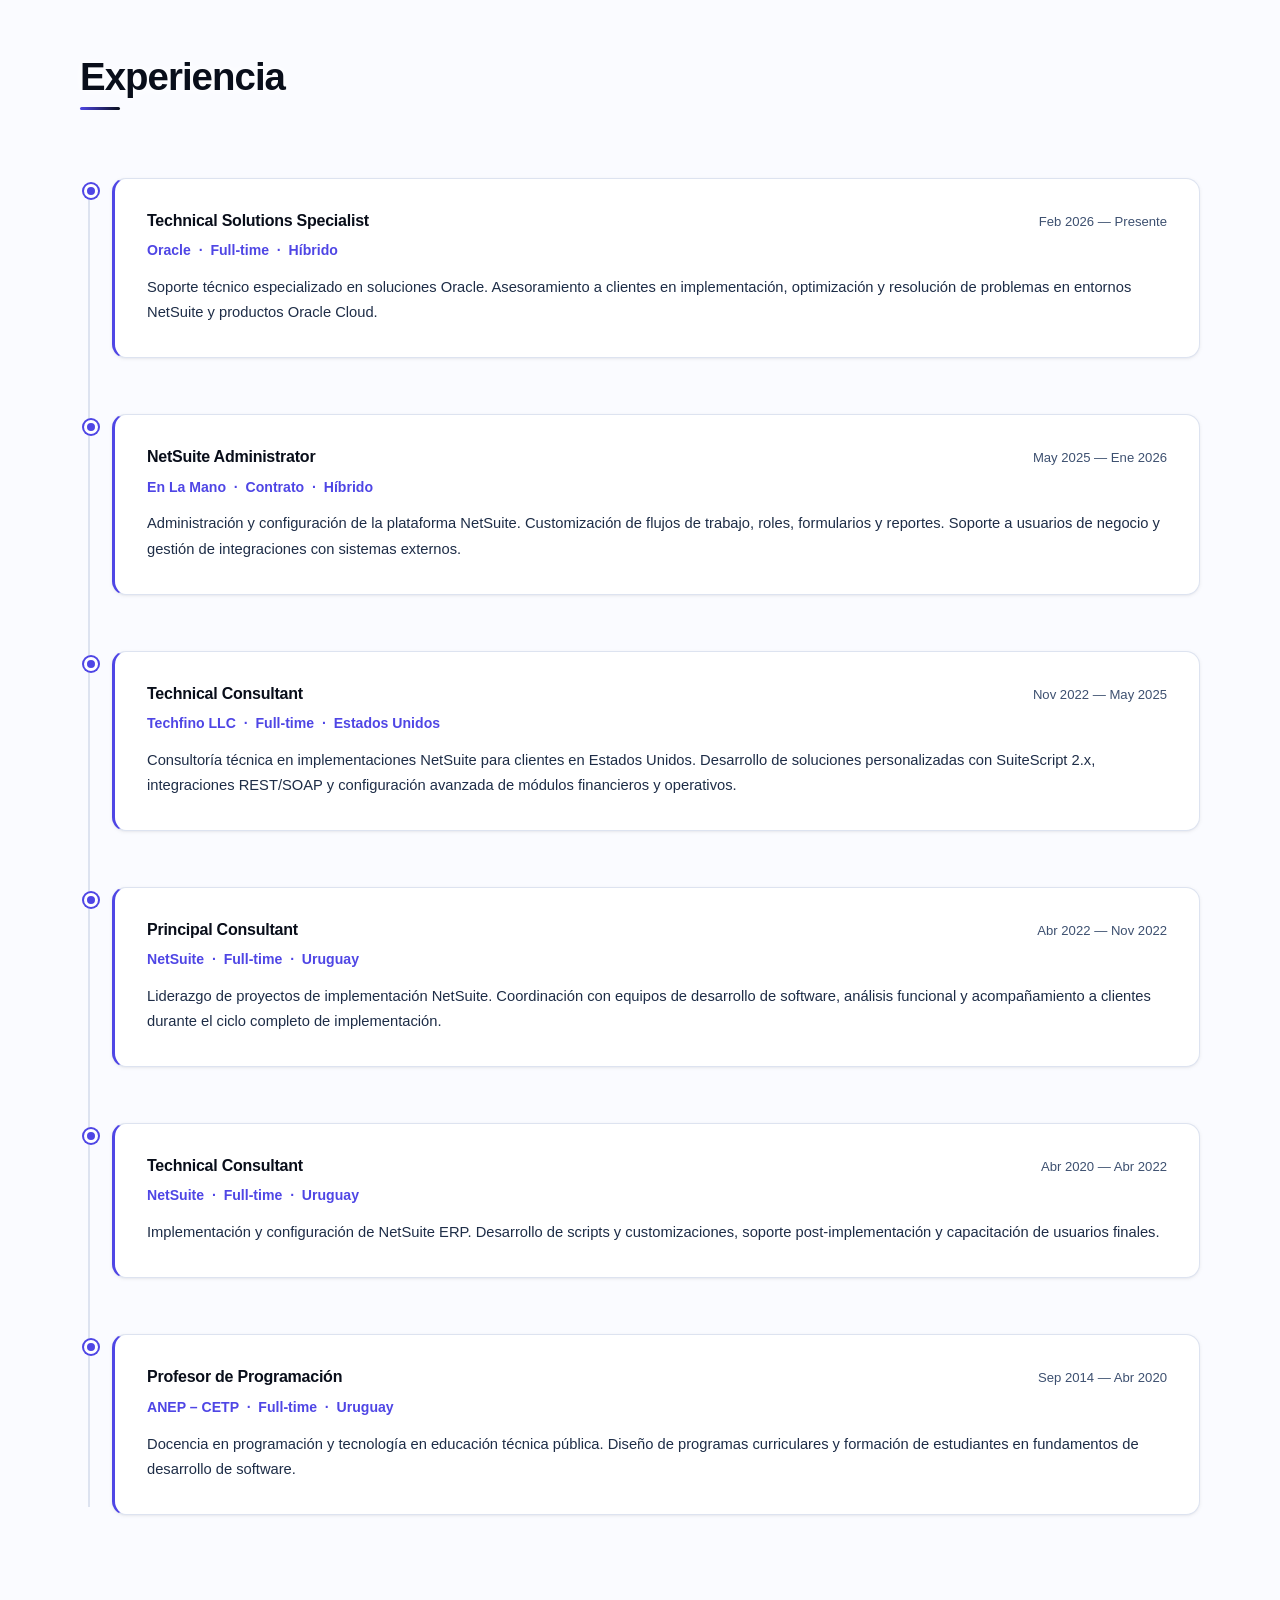
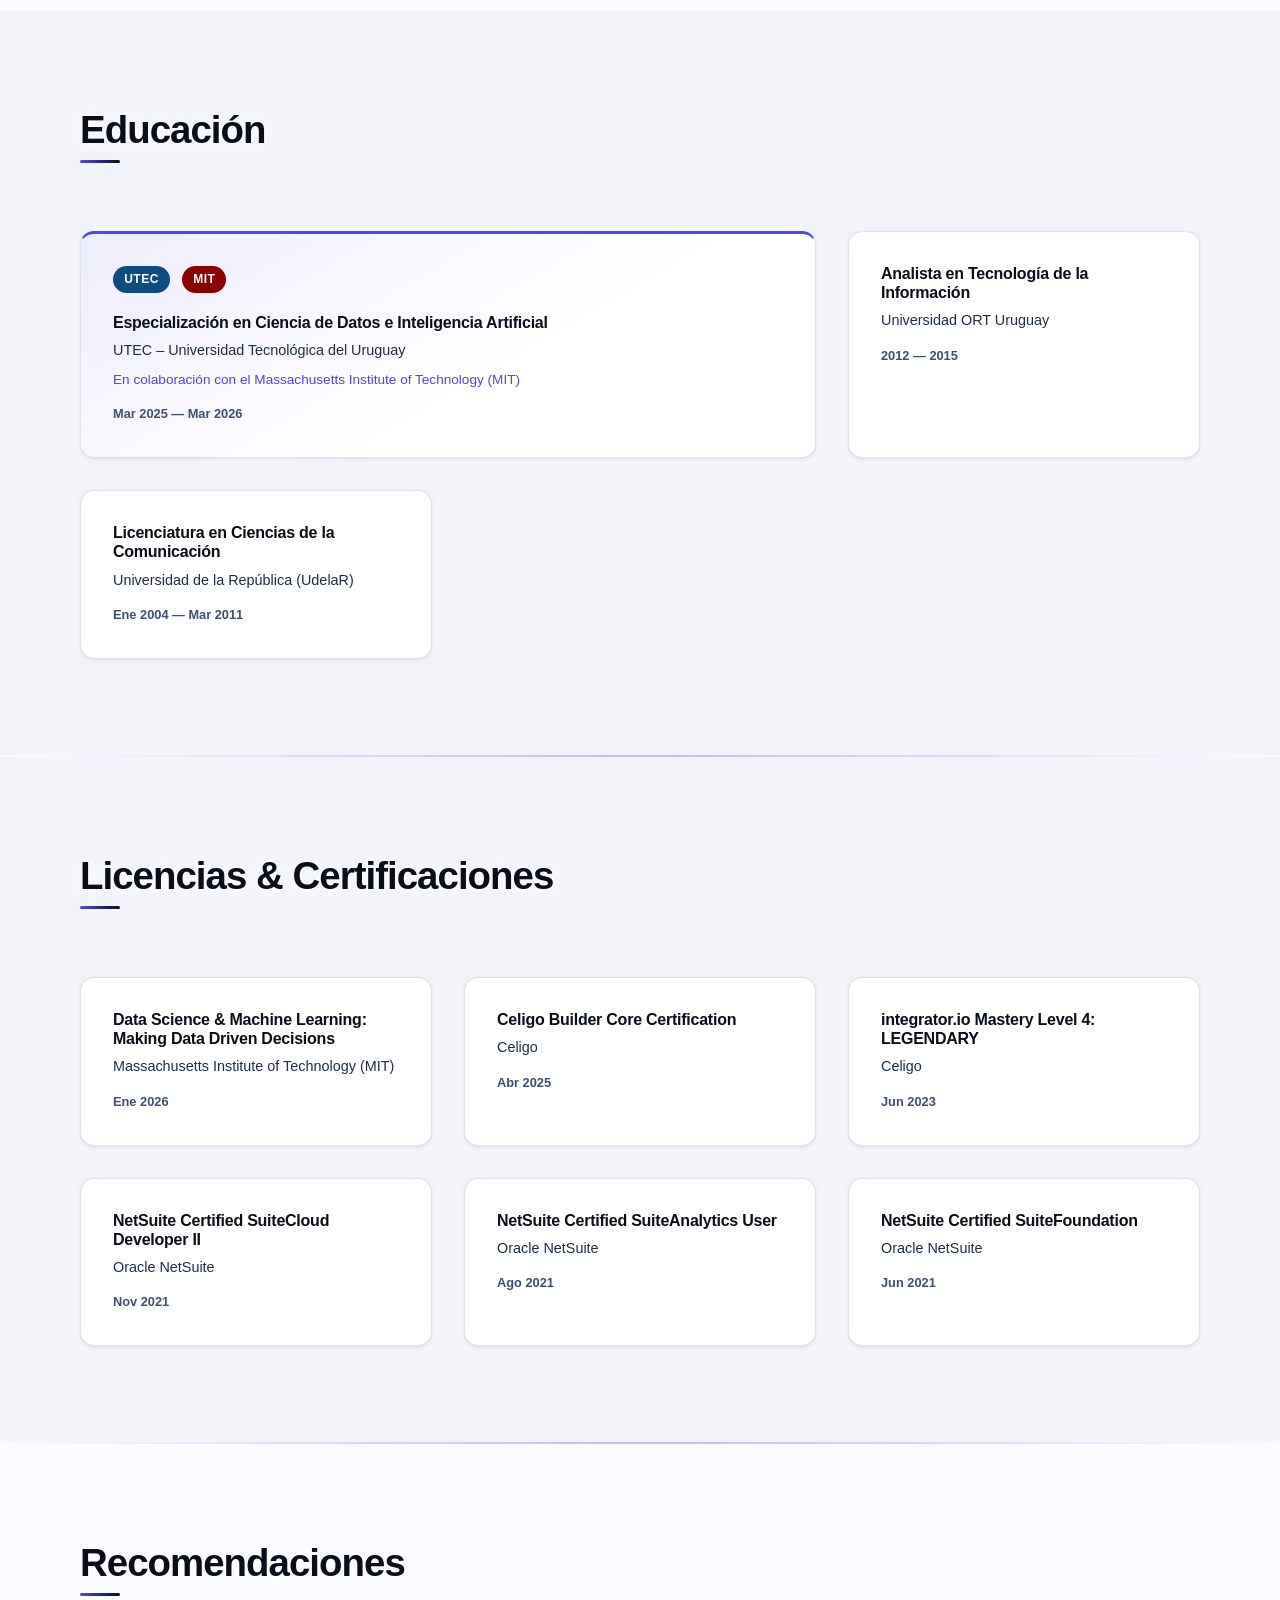
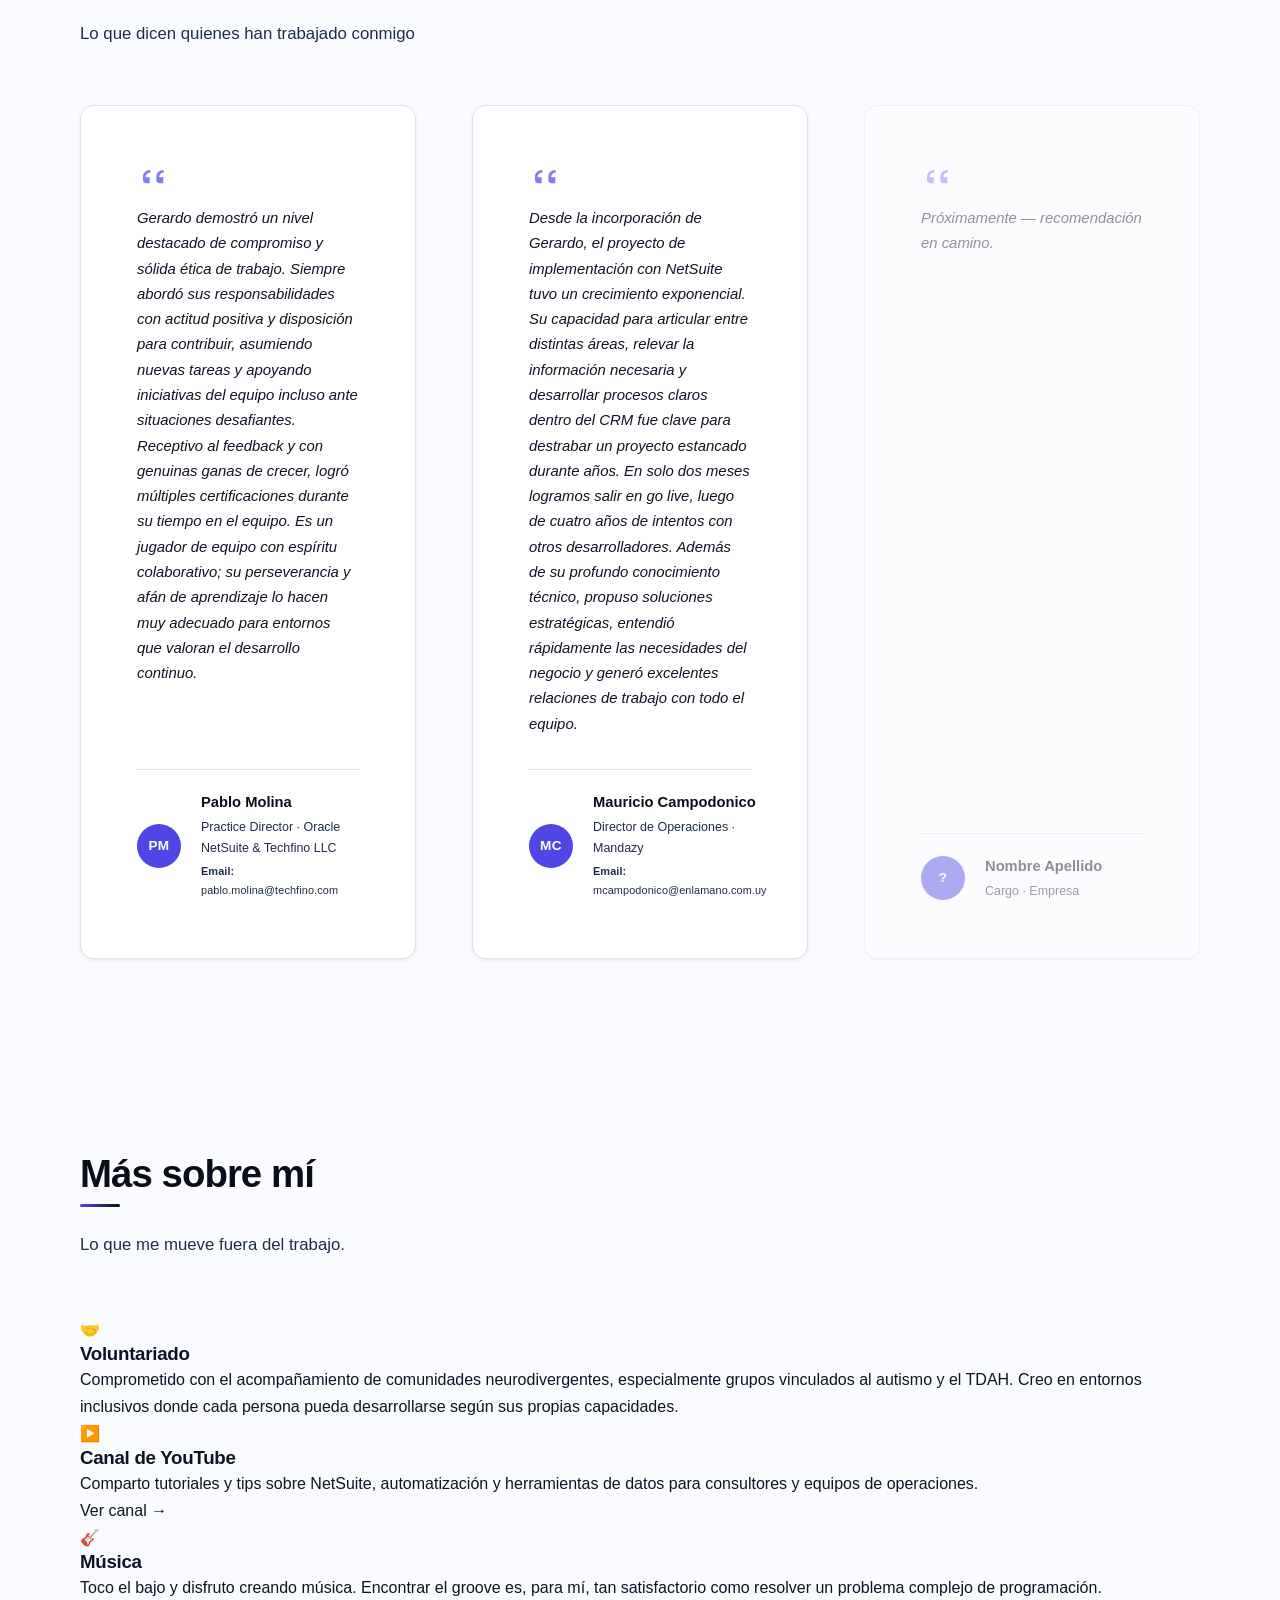
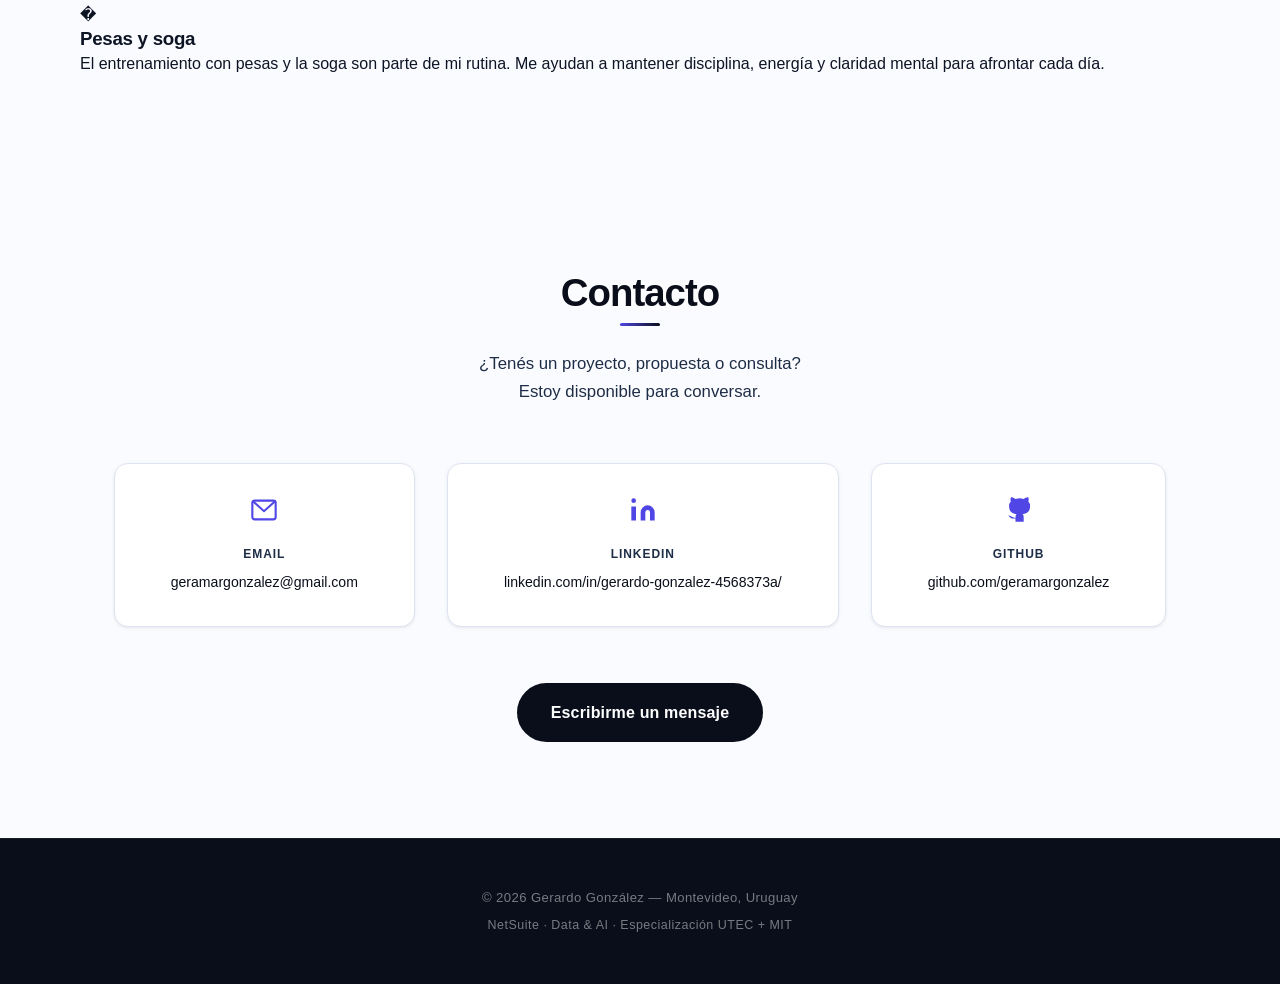
==== commit d06e64c9: "entrenamiento section" ====
--- a/index.html
+++ b/index.html
@@ -43,6 +43,7 @@
         <a href="#educacion" class="nav-link" data-es="Educación" data-en="Education">Educación</a>
         <a href="#licencias" class="nav-link" data-es="Licencias" data-en="Licenses">Licencias</a>
         <a href="#recomendaciones" class="nav-link" data-es="Recomendaciones" data-en="Recommendations">Recomendaciones</a>
+        <a href="#beyond" class="nav-link" data-es="Más sobre mí" data-en="Beyond Work">Más sobre mí</a>
         <a href="#contacto" class="nav-link" data-es="Contacto" data-en="Contact">Contacto</a>
       </nav>
       <!-- Botón de idioma -->
@@ -726,7 +727,50 @@
     </section>
 
     <!-- =============================================
-         SECCIÓN 9 — CONTACTO
+         SECCIÓN 9 — BEYOND WORK
+         ============================================= -->
+    <section class="section beyond" id="beyond">
+      <div class="container">
+        <h2 class="section__title" data-es="Más sobre mí" data-en="Beyond Work">Más sobre mí</h2>
+        <p class="section__subtitle" data-es="Lo que me mueve fuera del trabajo." data-en="What drives me outside of work.">Lo que me mueve fuera del trabajo.</p>
+
+        <div class="beyond__grid">
+
+          <!-- Voluntariado -->
+          <div class="beyond-card">
+            <div class="beyond-card__icon" aria-hidden="true">🤝</div>
+            <h3 class="beyond-card__title" data-es="Voluntariado" data-en="Volunteering">Voluntariado</h3>
+            <p class="beyond-card__body" data-es="Comprometido con el acompañamiento de comunidades neurodivergentes, especialmente grupos vinculados al autismo y el TDAH. Creo en entornos inclusivos donde cada persona pueda desarrollarse según sus propias capacidades." data-en="Committed to supporting neurodivergent communities, especially groups related to autism and ADHD. I believe in inclusive environments where every person can thrive according to their own strengths.">Comprometido con el acompañamiento de comunidades neurodivergentes, especialmente grupos vinculados al autismo y el TDAH. Creo en entornos inclusivos donde cada persona pueda desarrollarse según sus propias capacidades.</p>
+          </div>
+
+          <!-- YouTube / Contenido -->
+          <div class="beyond-card">
+            <div class="beyond-card__icon" aria-hidden="true">▶️</div>
+            <h3 class="beyond-card__title" data-es="Canal de YouTube" data-en="YouTube Channel">Canal de YouTube</h3>
+            <p class="beyond-card__body" data-es="Comparto tutoriales y tips sobre NetSuite, automatización y herramientas de datos para consultores y equipos de operaciones." data-en="I share tutorials and tips on NetSuite, automation and data tools for consultants and operations teams.">Comparto tutoriales y tips sobre NetSuite, automatización y herramientas de datos para consultores y equipos de operaciones.</p>
+            <a class="beyond-card__link" href="https://www.youtube.com/@TuCanal" target="_blank" rel="noopener noreferrer" data-es="Ver canal" data-en="View channel">Ver canal →</a>
+          </div>
+
+          <!-- Música -->
+          <div class="beyond-card">
+            <div class="beyond-card__icon" aria-hidden="true">🎸</div>
+            <h3 class="beyond-card__title" data-es="Música" data-en="Music">Música</h3>
+            <p class="beyond-card__body" data-es="Toco el bajo y disfruto creando música. Encontrar el groove es, para mí, tan satisfactorio como resolver un problema complejo de programación." data-en="I play bass guitar and love creating music. Finding the groove is, for me, as satisfying as solving a complex coding problem.">Toco el bajo y disfruto creando música. Encontrar el groove es, para mí, tan satisfactorio como resolver un problema complejo de programación.</p>
+          </div>
+
+          <!-- Hobbie 2 -->
+          <div class="beyond-card">
+            <div class="beyond-card__icon" aria-hidden="true">�️</div>
+            <h3 class="beyond-card__title" data-es="Pesas y Salto a la Cuerda" data-en="Weightlifting &amp; Jump Rope">Pesas y soga</h3>
+            <p class="beyond-card__body" data-es="El entrenamiento con pesas y la soga son parte de mi rutina. Me ayudan a mantener disciplina, energía y claridad mental para afrontar cada día." data-en="Weightlifting and jump rope are part of my daily routine. They help me stay disciplined, energized and mentally sharp for everything the day brings.">El entrenamiento con pesas y la soga son parte de mi rutina. Me ayudan a mantener disciplina, energía y claridad mental para afrontar cada día.</p>
+          </div>
+
+        </div>
+      </div>
+    </section>
+
+    <!-- =============================================
+         SECCIÓN 10 — CONTACTO
          ============================================= -->
     <section class="section contact" id="contacto">
       <div class="container">
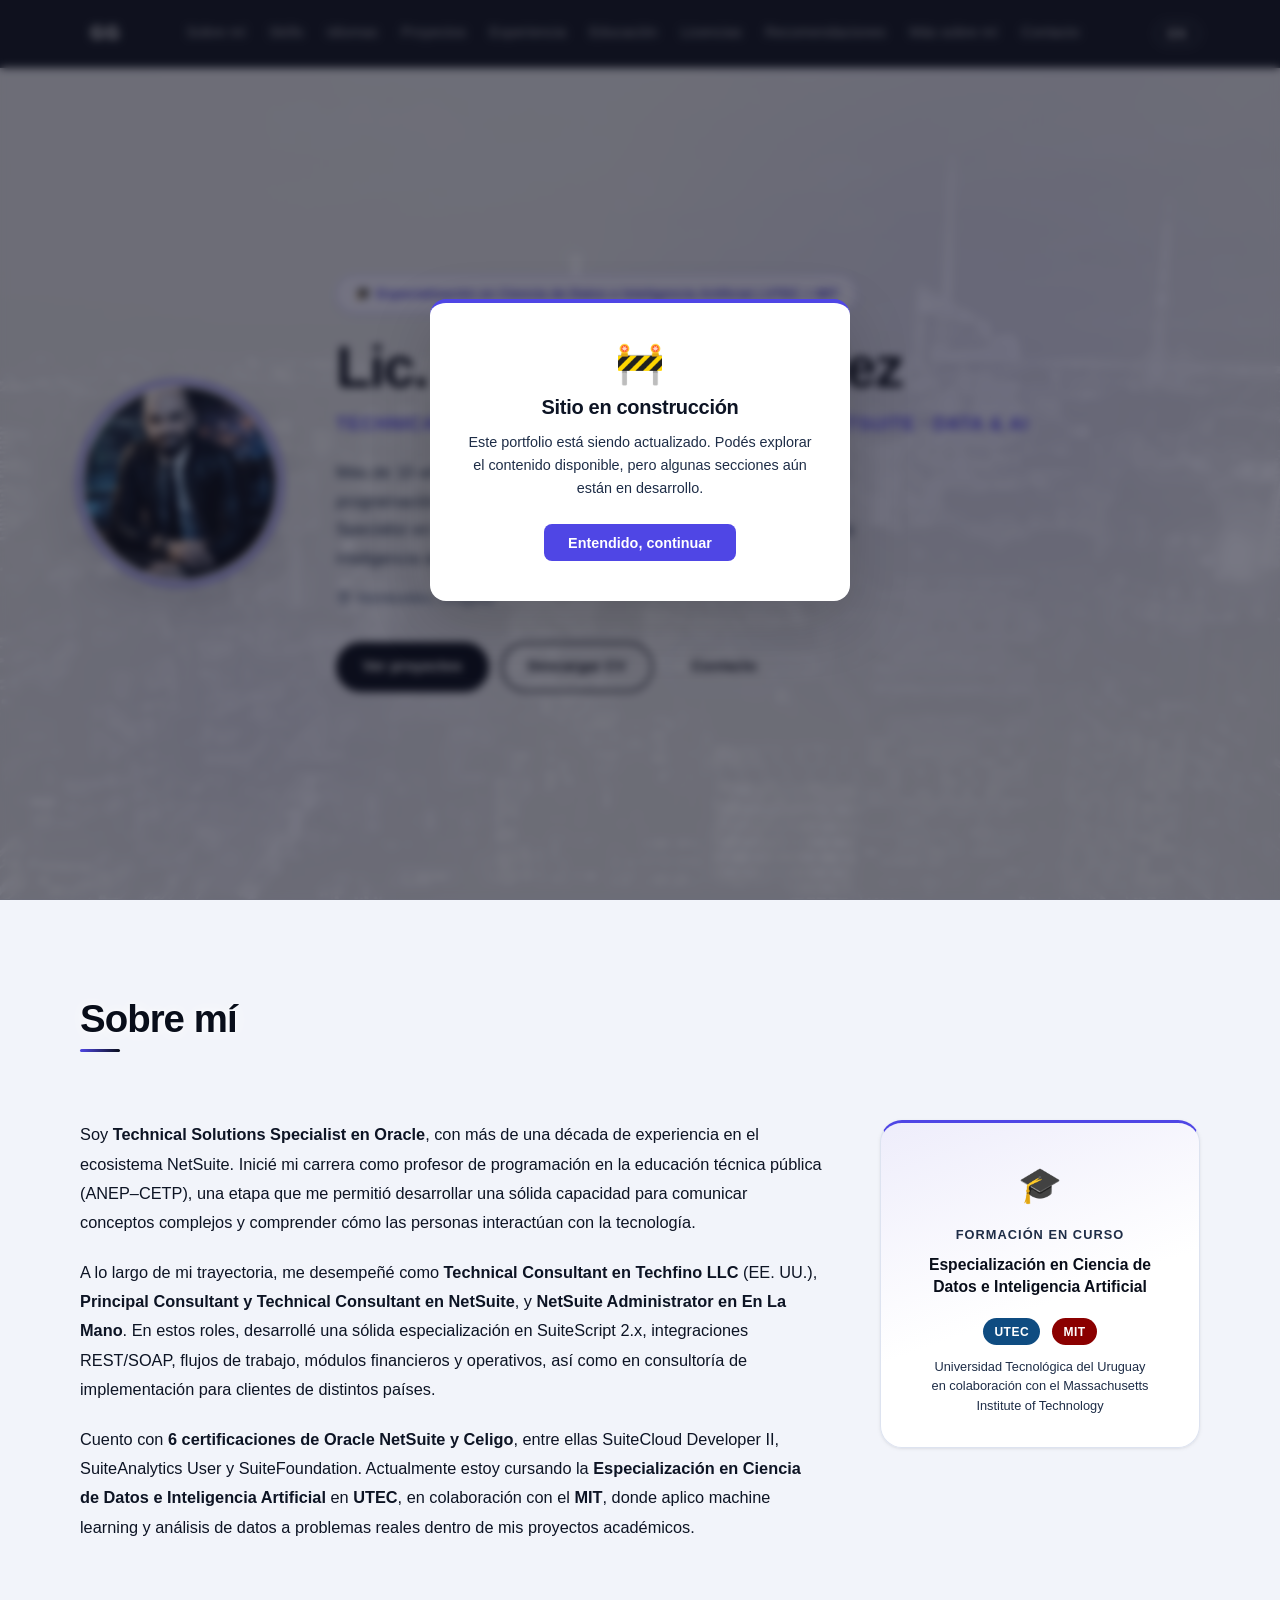
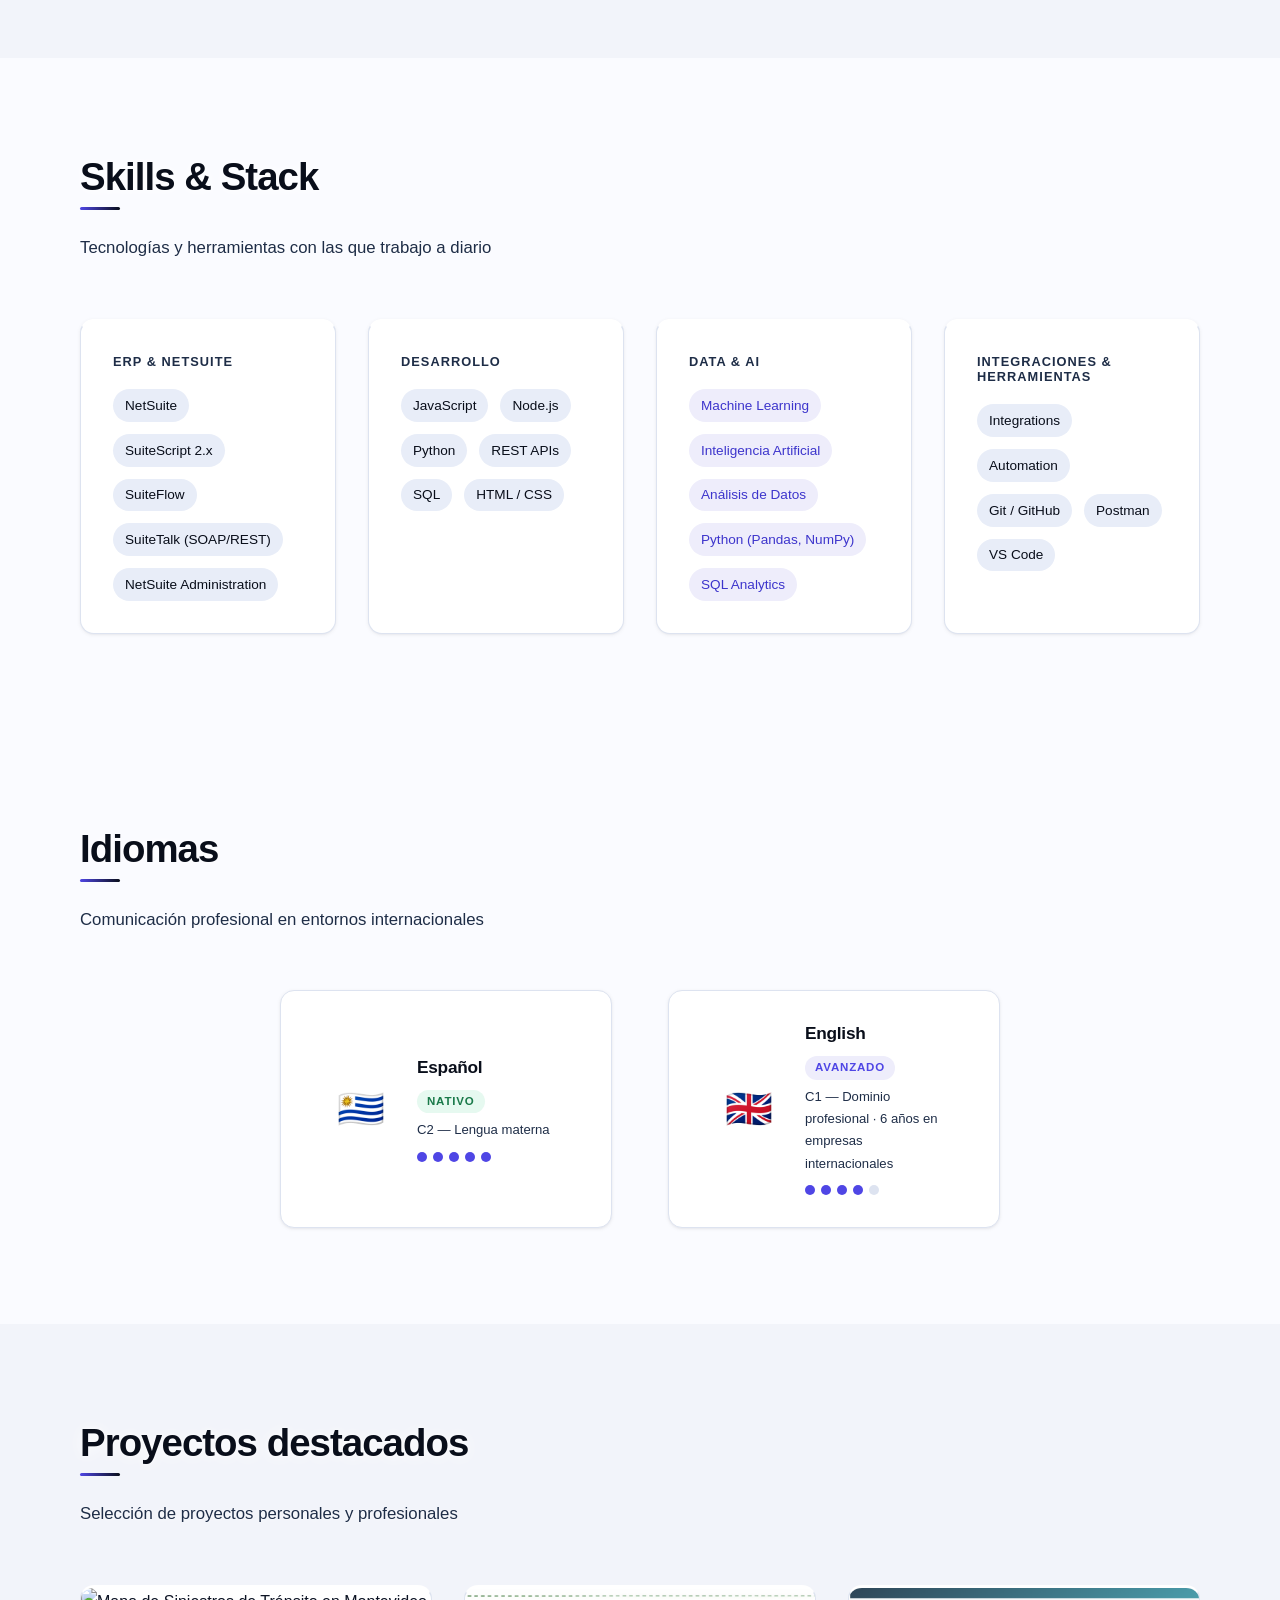
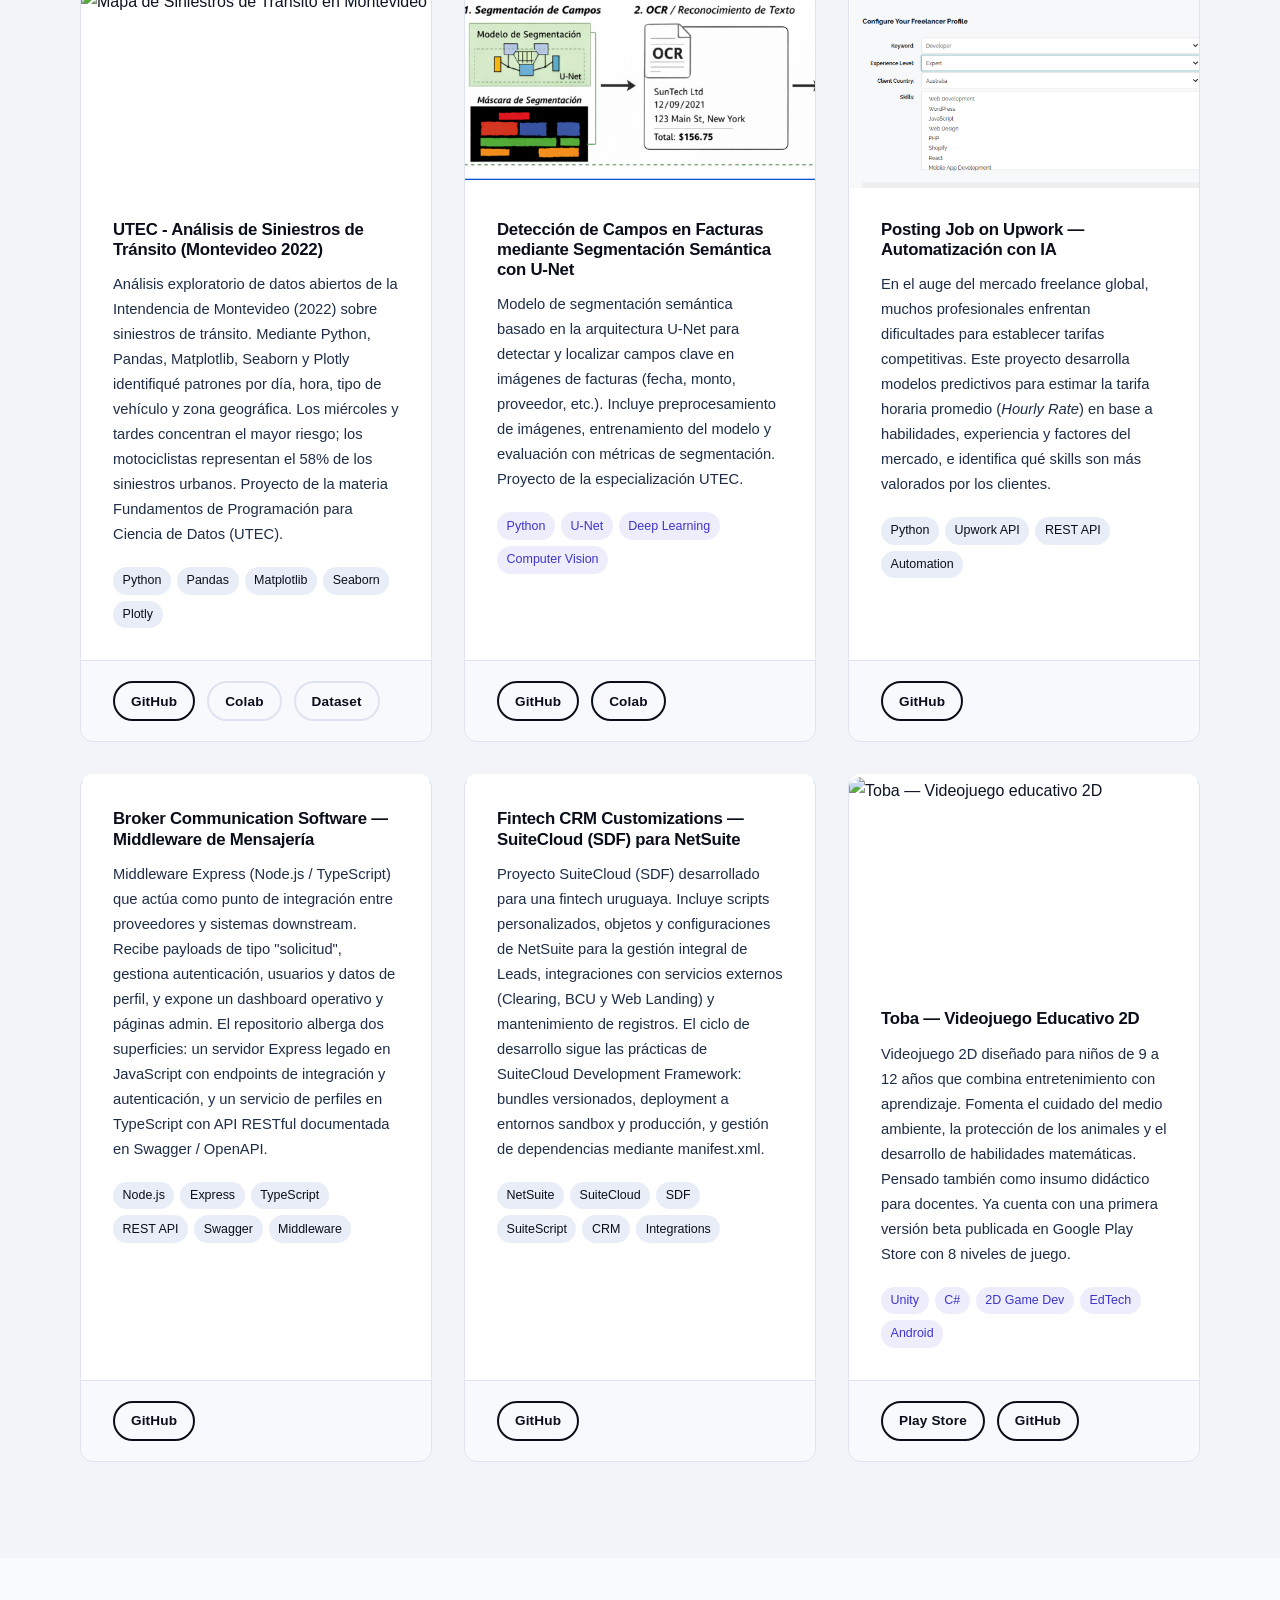
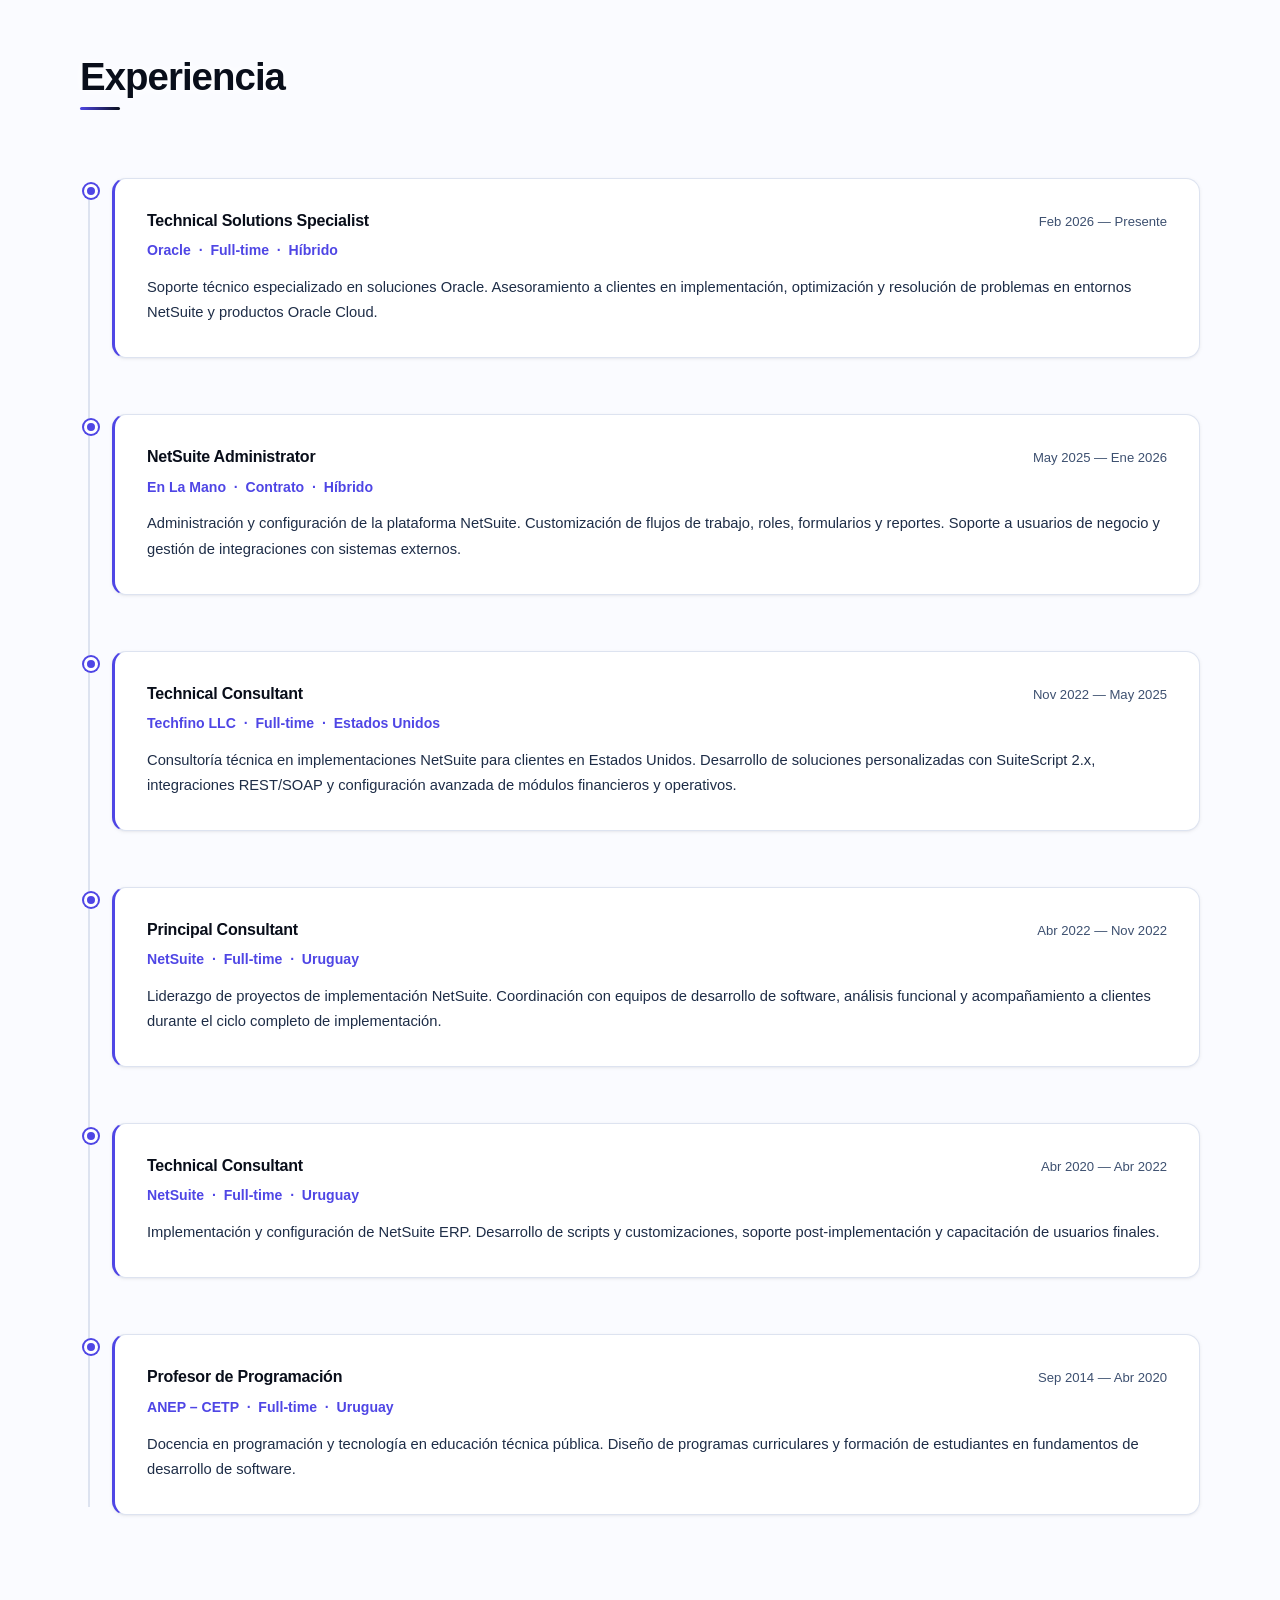
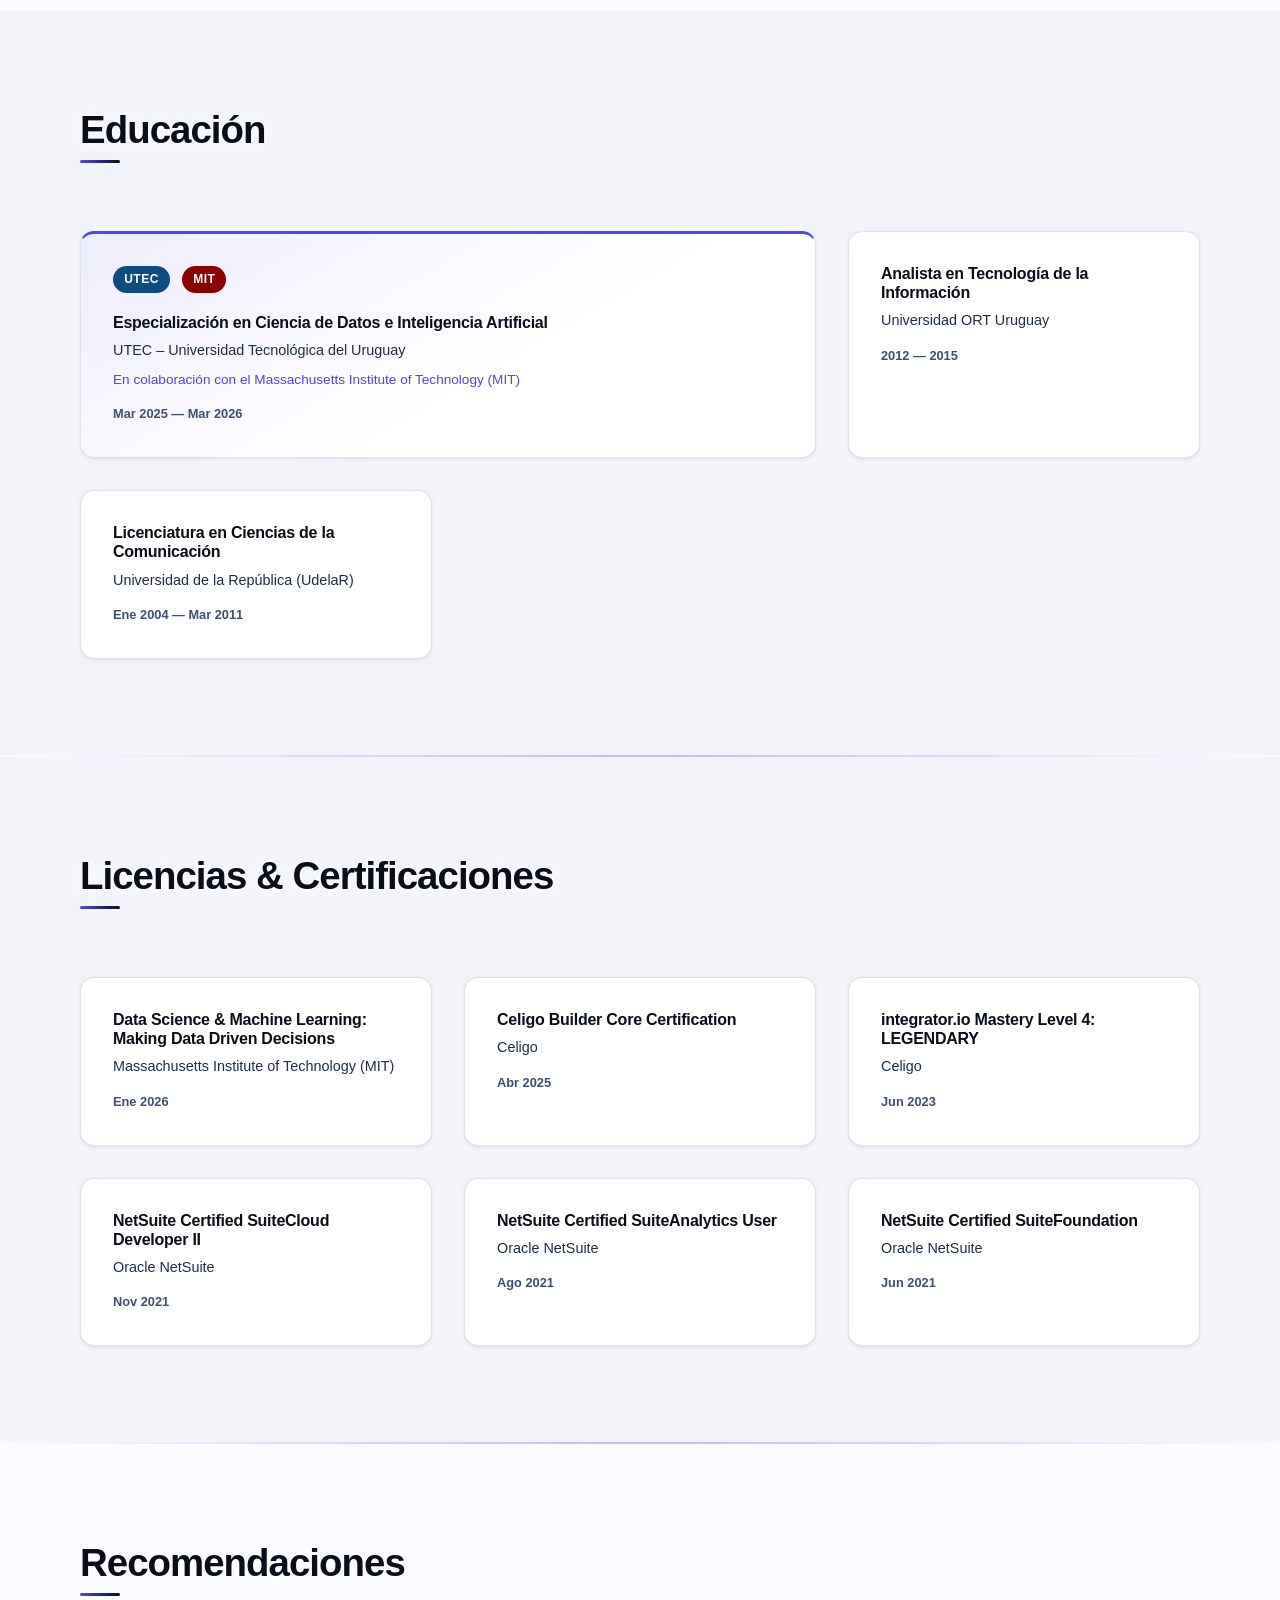
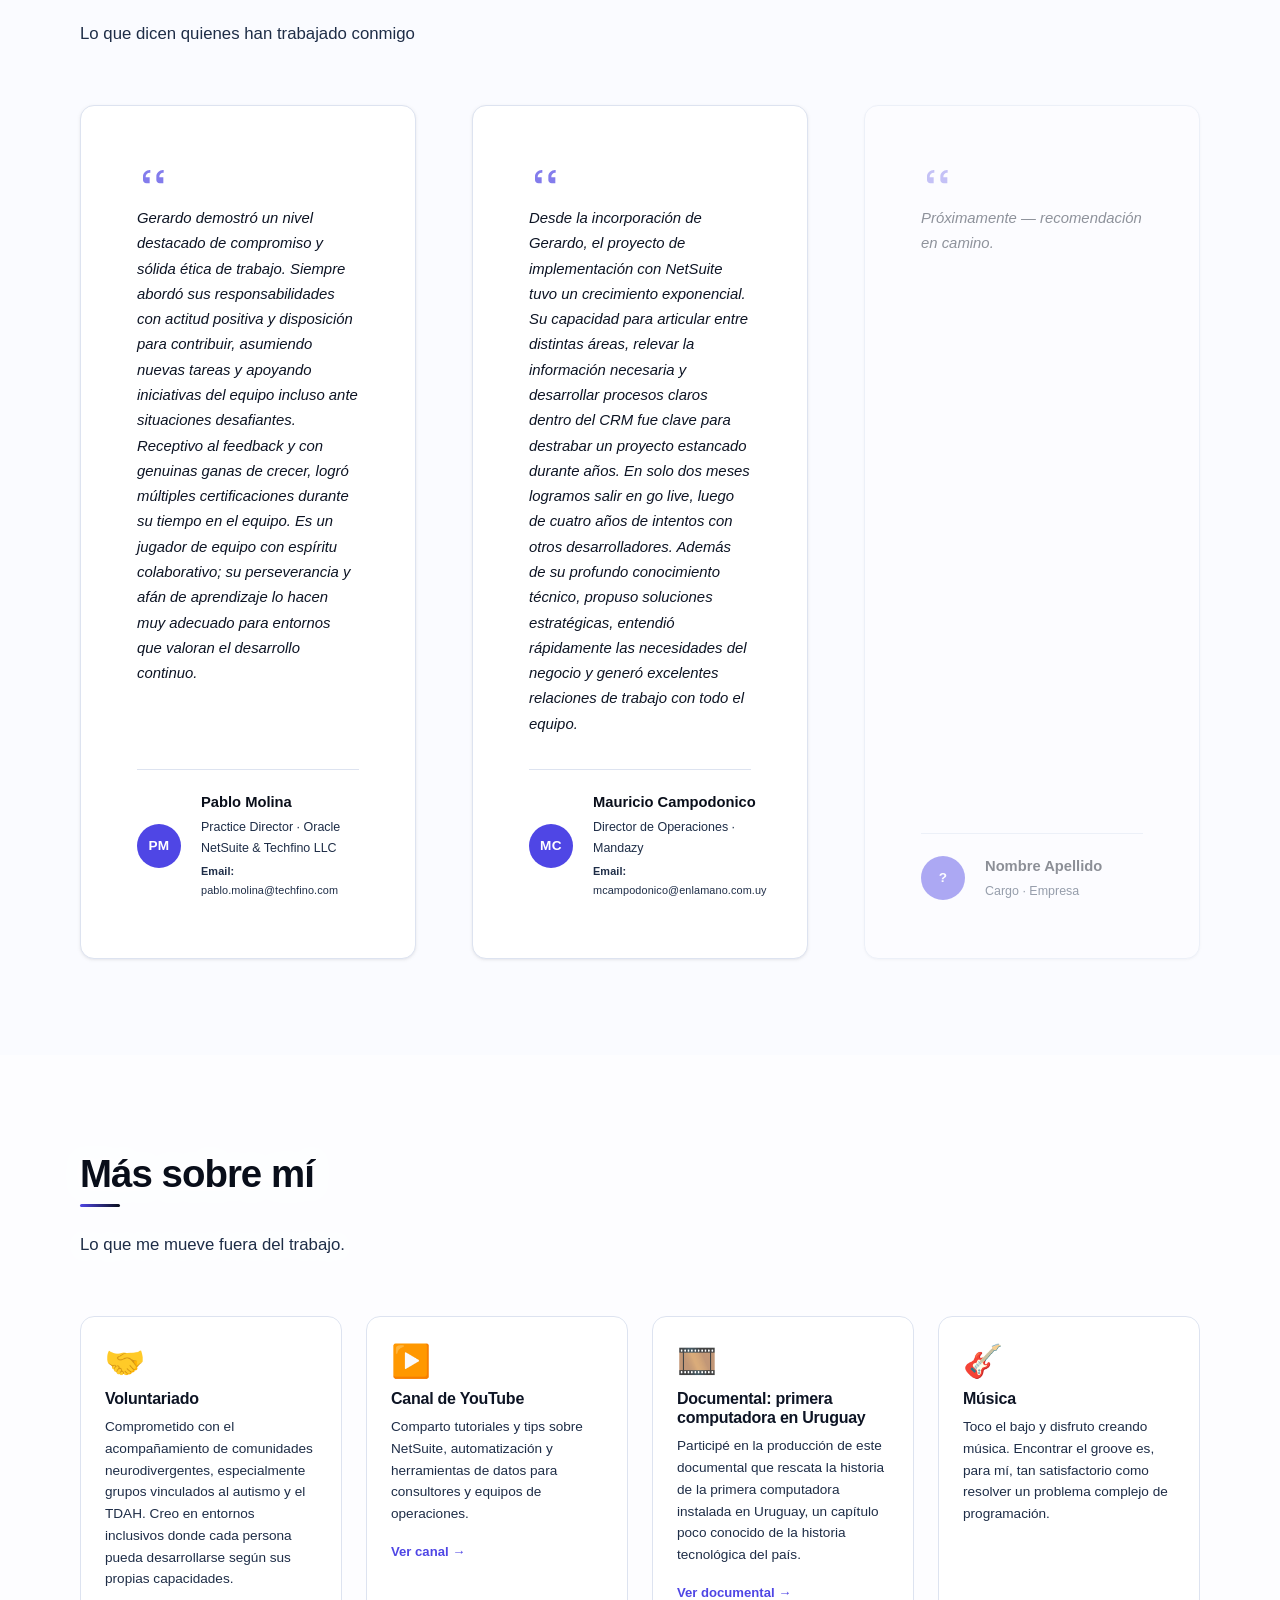
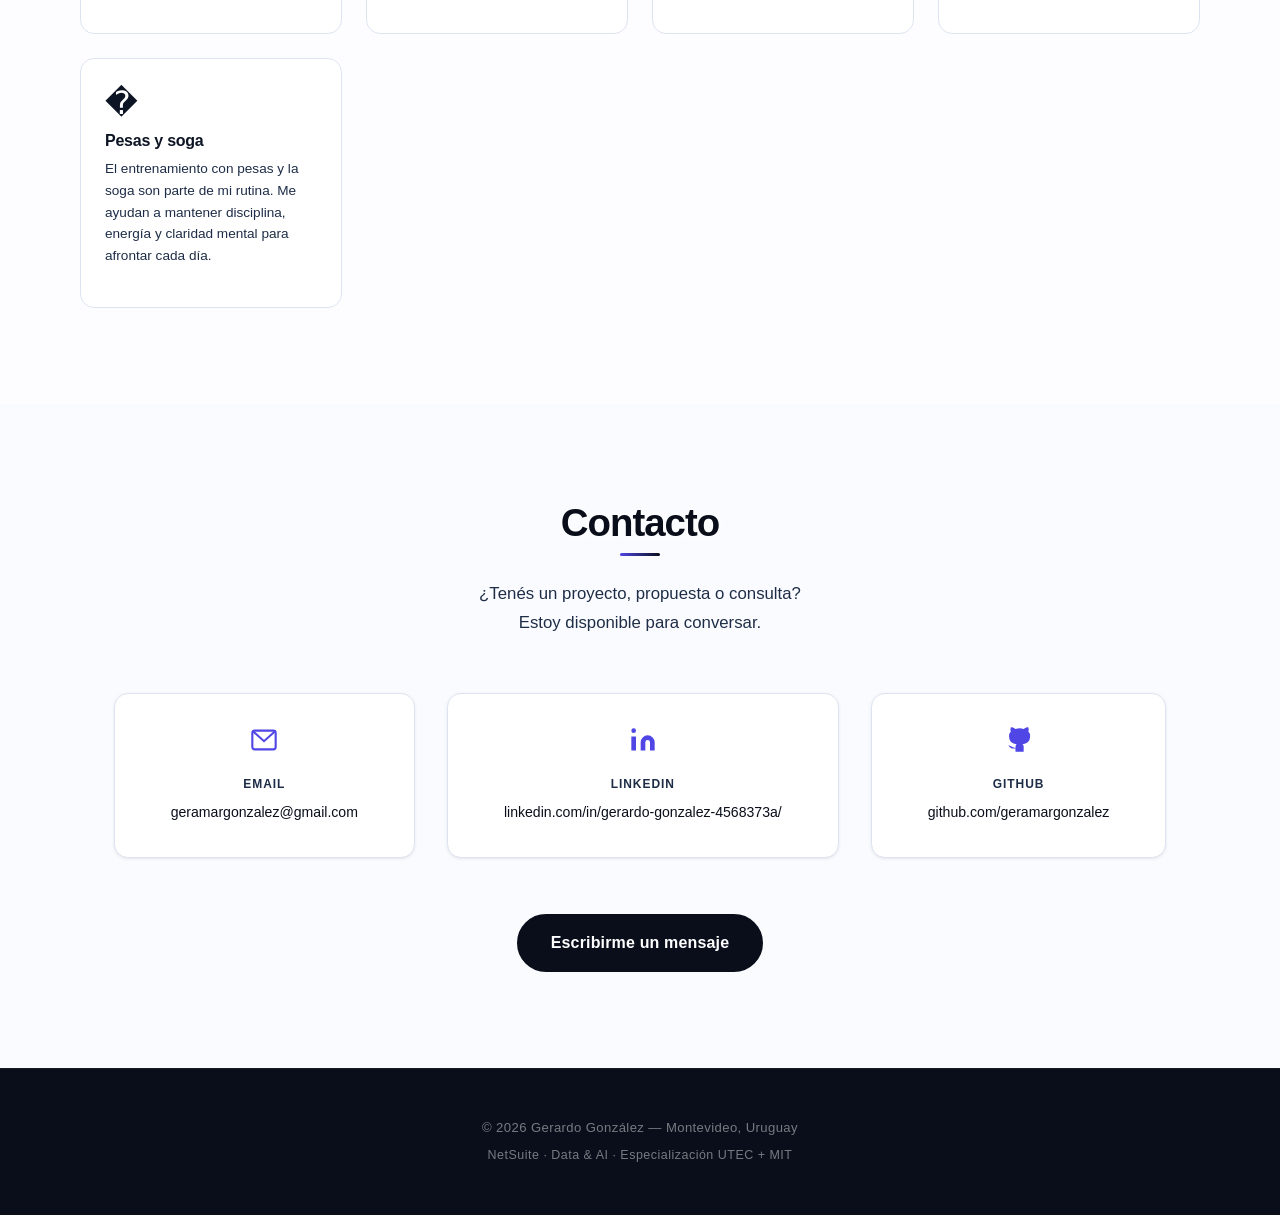
==== commit 3b215283: "update youtube channel" ====
--- a/index.html
+++ b/index.html
@@ -435,6 +435,7 @@
             </div>
             <div class="project-card__footer">
               <a href="https://play.google.com/store/apps/details?id=com.toba.game" class="btn btn--sm btn--outline" target="_blank" rel="noopener">Play Store</a>
+              <a href="https://github.com/geramargonzalez/Toba_scripts" class="btn btn--sm btn--outline" target="_blank" rel="noopener">GitHub</a>
             </div>
           </article>
 
@@ -748,7 +749,15 @@
             <div class="beyond-card__icon" aria-hidden="true">▶️</div>
             <h3 class="beyond-card__title" data-es="Canal de YouTube" data-en="YouTube Channel">Canal de YouTube</h3>
             <p class="beyond-card__body" data-es="Comparto tutoriales y tips sobre NetSuite, automatización y herramientas de datos para consultores y equipos de operaciones." data-en="I share tutorials and tips on NetSuite, automation and data tools for consultants and operations teams.">Comparto tutoriales y tips sobre NetSuite, automatización y herramientas de datos para consultores y equipos de operaciones.</p>
-            <a class="beyond-card__link" href="https://www.youtube.com/@TuCanal" target="_blank" rel="noopener noreferrer" data-es="Ver canal" data-en="View channel">Ver canal →</a>
+            <a class="beyond-card__link" href="https://www.youtube.com/@GerardoGonzalezvidens" target="_blank" rel="noopener noreferrer" data-es="Ver canal" data-en="View channel">Ver canal →</a>
+          </div>
+
+          <!-- Documental: primera computadora en Uruguay -->
+          <div class="beyond-card">
+            <div class="beyond-card__icon" aria-hidden="true">🎞️</div>
+            <h3 class="beyond-card__title" data-es="Documental: primera computadora en Uruguay" data-en="Documentary: First Computer in Uruguay">Documental: primera computadora en Uruguay</h3>
+            <p class="beyond-card__body" data-es="Participé en la producción de este documental que rescata la historia de la primera computadora instalada en Uruguay, un capítulo poco conocido de la historia tecnológica del país." data-en="I participated in the production of this documentary that recovers the history of the first computer installed in Uruguay — a little-known chapter in the country's technological history.">Participé en la producción de este documental que rescata la historia de la primera computadora instalada en Uruguay, un capítulo poco conocido de la historia tecnológica del país.</p>
+            <a class="beyond-card__link" href="https://www.youtube.com/watch?v=mVB3FgGpqb8&t=34s" target="_blank" rel="noopener noreferrer" data-es="Ver documental" data-en="Watch documentary">Ver documental →</a>
           </div>
 
           <!-- Música -->
--- a/style.css
+++ b/style.css
@@ -397,6 +397,52 @@
 /* Foto de perfil */
 .hero__photo-wrap {
   flex-shrink: 0;
+  position: relative;
+}
+
+/* Scanlines overlay — líneas horizontales sutiles como CRT */
+.hero__photo-wrap::after {
+  content: '';
+  position: absolute;
+  inset: 0;
+  border-radius: 50%;
+  background: repeating-linear-gradient(
+    to bottom,
+    transparent 0px,
+    transparent 3px,
+    rgba(0, 0, 0, 0.055) 3px,
+    rgba(0, 0, 0, 0.055) 4px
+  );
+  pointer-events: none;
+  z-index: 1;
+}
+
+/* Glitch principal: la mayor parte del tiempo apaga, con golpes rápidos */
+@keyframes tv-glitch {
+  0%,  14.9%, 15.5%,
+  38%, 38.8%, 39.4%,
+  67%, 67.6%, 68.2%,
+  89%, 89.5%, 100% {
+    transform: none;
+    filter: none;
+    opacity: 1;
+  }
+  /* Jitter 1 — tracking horizontal */
+  15%   { transform: translateX(3px) skewX(0.6deg);  filter: hue-rotate(10deg)  brightness(1.06); opacity: .93; }
+  15.2% { transform: translateX(-4px) skewX(-0.4deg); filter: hue-rotate(-8deg) brightness(.96);  opacity: .97; }
+  15.4% { transform: translateX(2px);                 filter: hue-rotate(4deg); }
+
+  /* Jitter 2 — pérdida de color, aberración */
+  38.2% { transform: translateX(-3px) skewX(0.9deg); filter: saturate(2) hue-rotate(20deg) brightness(1.08); opacity: .91; }
+  38.6% { transform: translateX(5px)  skewX(-0.5deg); filter: hue-rotate(-12deg) contrast(1.15); opacity: .96; }
+
+  /* Jitter 3 — micro-flicker */
+  67.2% { transform: translateX(2px);  filter: brightness(.82) contrast(1.2); opacity: .88; }
+  67.4% { transform: translateX(-2px); filter: brightness(1.12); }
+
+  /* Jitter 4 — corte seco */
+  89.2% { transform: translateX(-5px) skewX(1deg);  filter: hue-rotate(15deg) saturate(1.5); opacity: .9; }
+  89.3% { transform: none;                           filter: brightness(.9); }
 }
 
 .hero__photo {
@@ -406,6 +452,7 @@
   object-fit: cover;
   border: 4px solid #fff;
   box-shadow: 0 0 0 3px var(--clr-accent), var(--shadow-lg);
+  animation: tv-glitch 9s steps(1) infinite;
 }
 
 .hero__photo--fallback {
@@ -415,6 +462,7 @@
   background: var(--clr-bg-alt);
   border: 4px solid #fff;
   box-shadow: 0 0 0 3px var(--clr-accent), var(--shadow-lg);
+  animation: tv-glitch 9s steps(1) infinite;
   display: none;        /* se activa via JS cuando no carga la imagen */
   align-items: center;
   justify-content: center;
@@ -1062,6 +1110,67 @@
 }
 
 /* ─────────────────────────────────────────────────────────────
+   BEYOND WORK
+   ───────────────────────────────────────────────────────────── */
+.beyond {
+  background-color: rgba(255, 255, 255, 0.6);
+}
+
+.beyond__grid {
+  display: grid;
+  grid-template-columns: repeat(auto-fill, minmax(240px, 1fr));
+  gap: 1.5rem;
+  margin-top: 2.5rem;
+}
+
+.beyond-card {
+  background: var(--clr-surface);
+  border: 1px solid var(--clr-border);
+  border-radius: 14px;
+  padding: 1.75rem 1.5rem;
+  transition: box-shadow 0.2s, transform 0.2s;
+}
+
+.beyond-card:hover {
+  box-shadow: var(--shadow-md);
+  transform: translateY(-3px);
+}
+
+.beyond-card__icon {
+  font-size: 2rem;
+  line-height: 1;
+  margin-bottom: 0.75rem;
+}
+
+.beyond-card__title {
+  font-size: 1rem;
+  font-weight: 700;
+  color: var(--clr-text);
+  margin: 0 0 0.5rem;
+}
+
+.beyond-card__body {
+  font-size: 0.85rem;
+  color: var(--clr-text-muted);
+  line-height: 1.6;
+  margin: 0 0 0.75rem;
+}
+
+.beyond-card__link {
+  display: inline-block;
+  font-size: 0.82rem;
+  font-weight: 600;
+  color: var(--clr-accent);
+  text-decoration: none;
+  transition: opacity 0.2s;
+}
+
+.beyond-card__link:hover {
+  opacity: 0.75;
+  text-decoration: underline;
+}
+
+/* ─────────────────────────────────────────────────────────────
    WIP POPUP
    ───────────────────────────────────────────────────────────── */
 .wip-overlay {
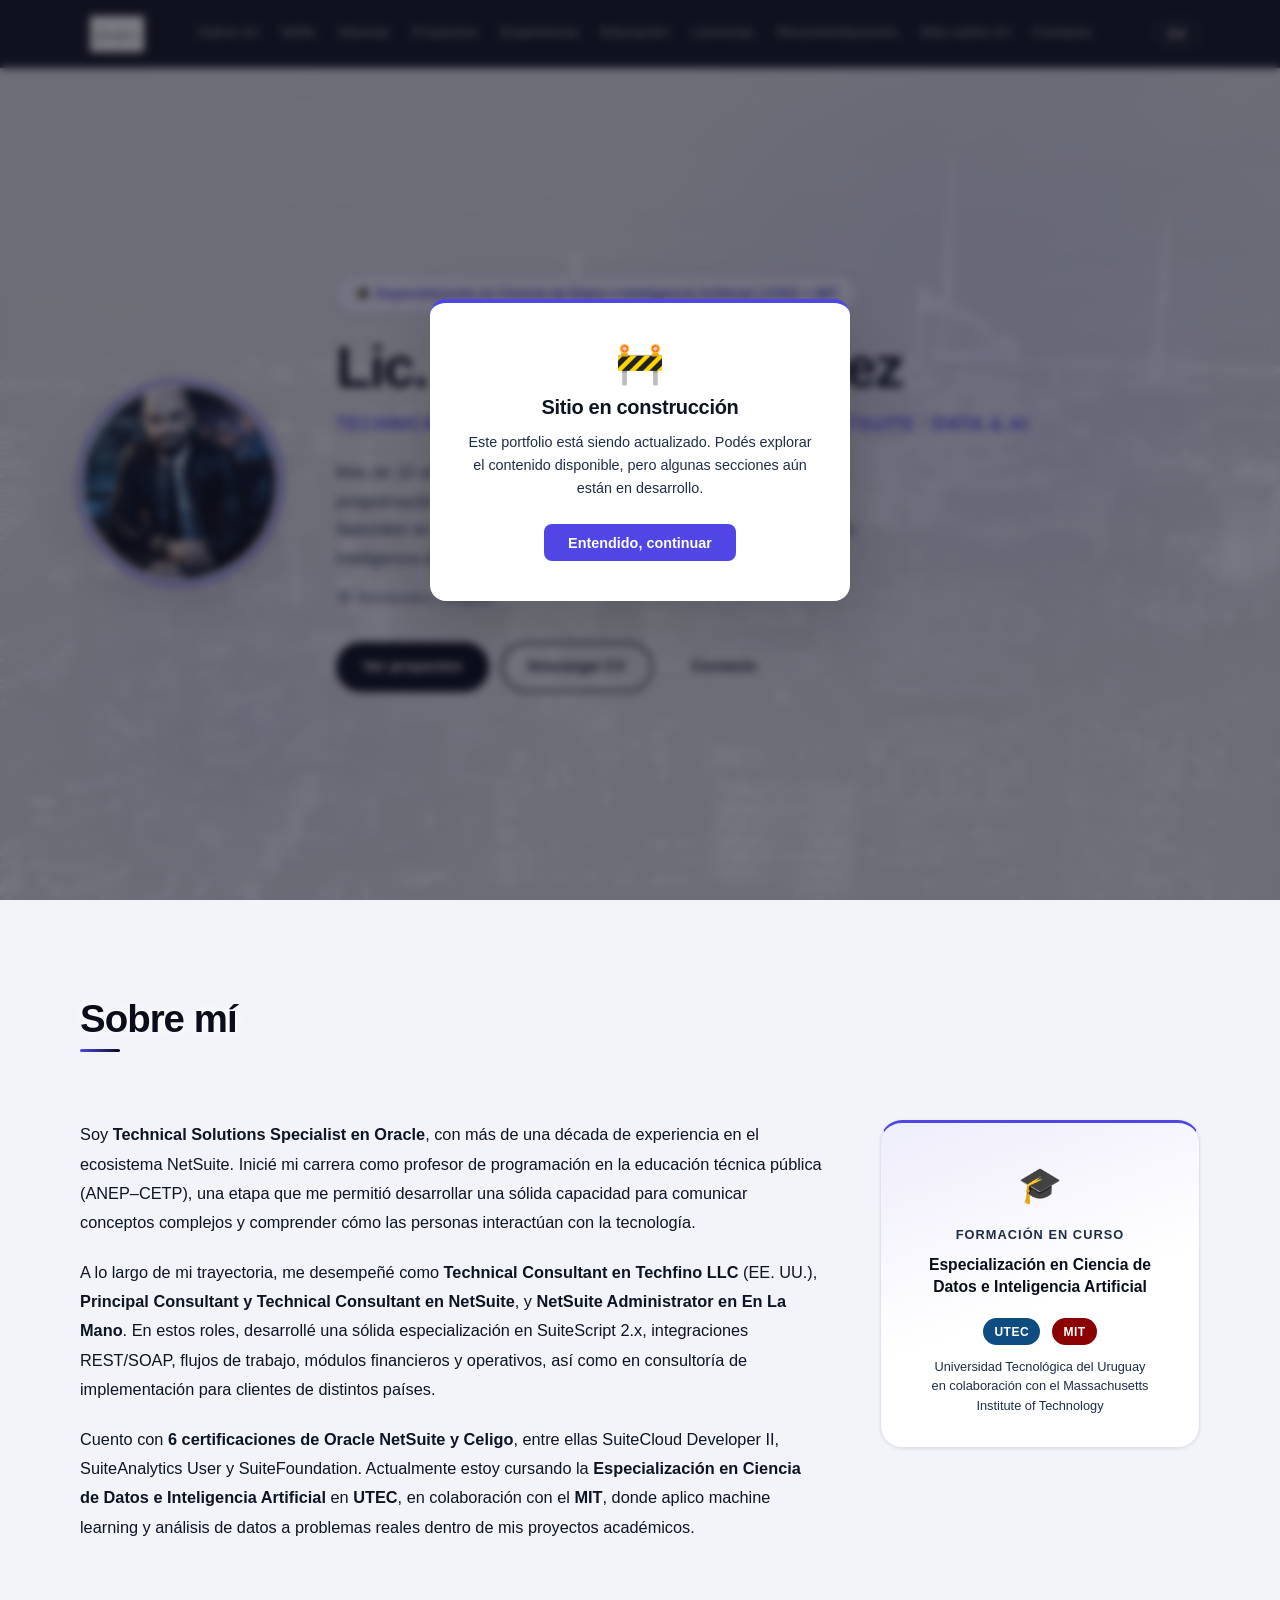
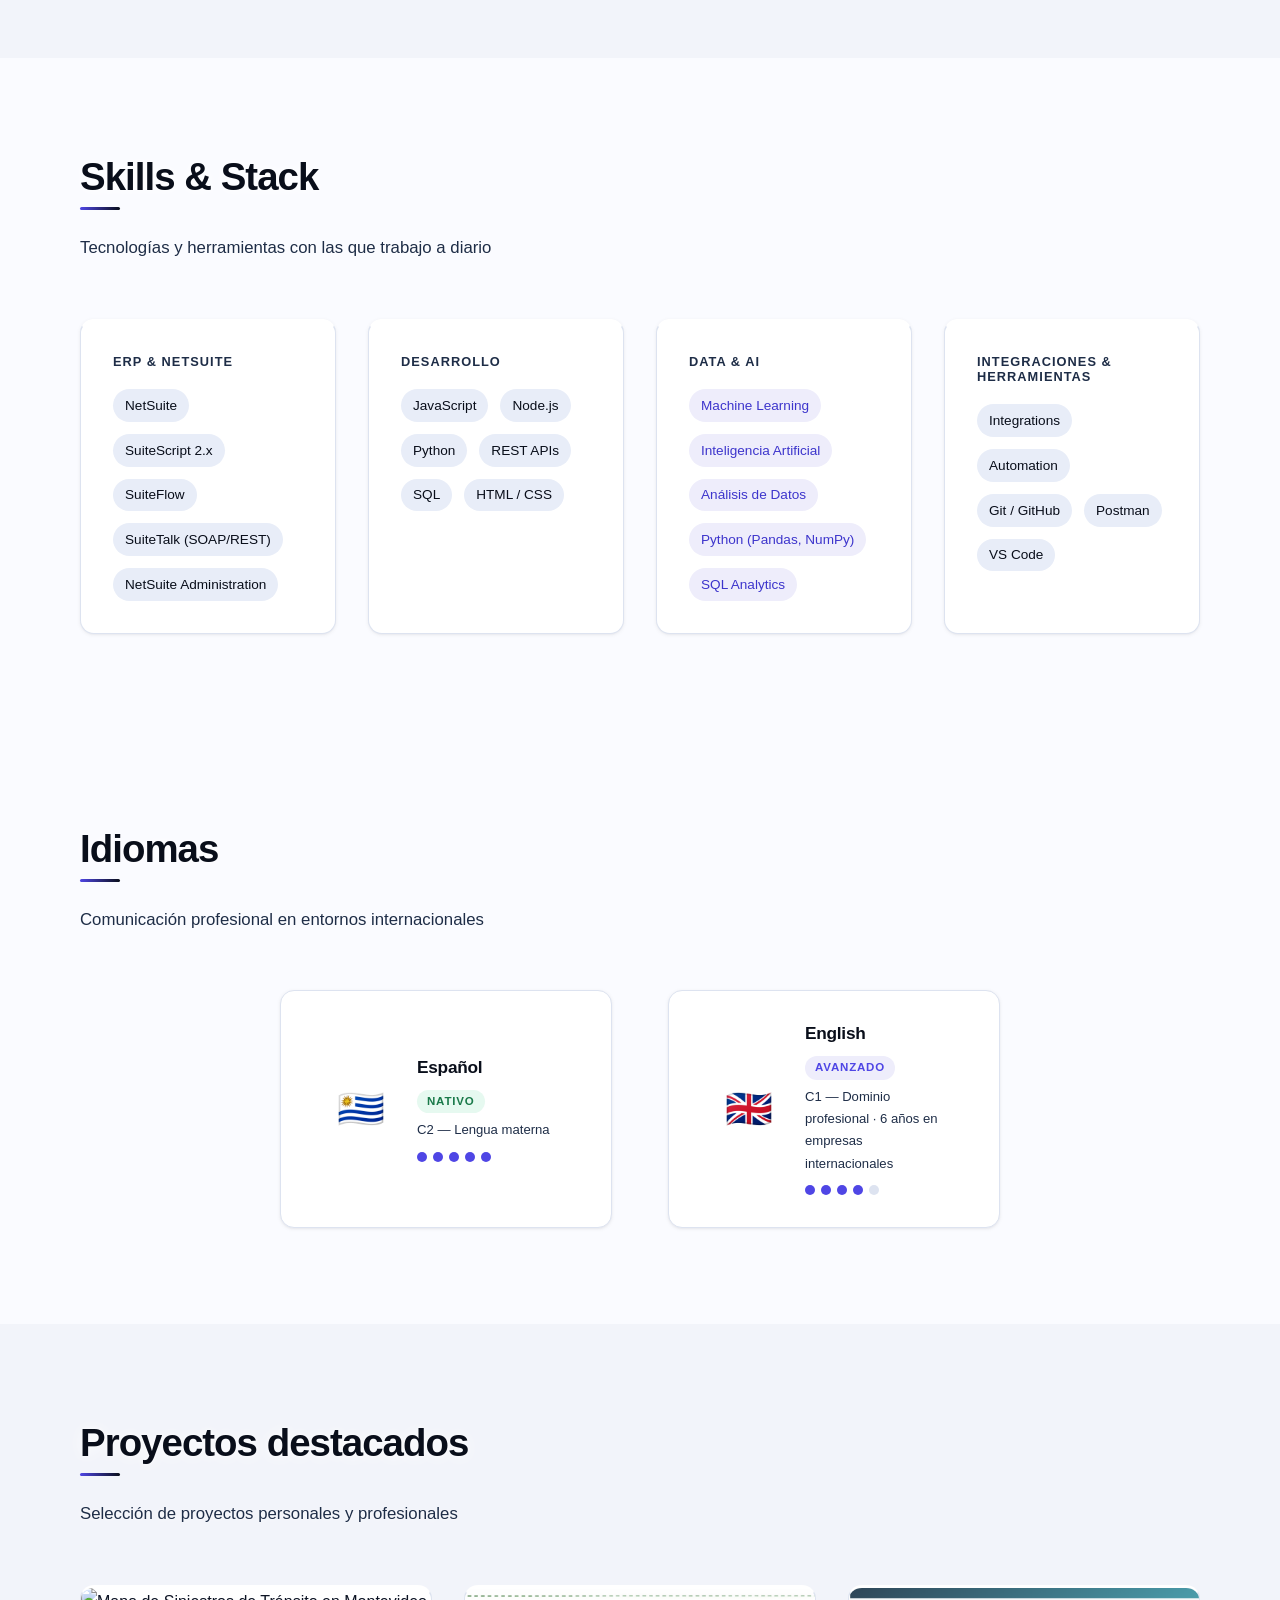
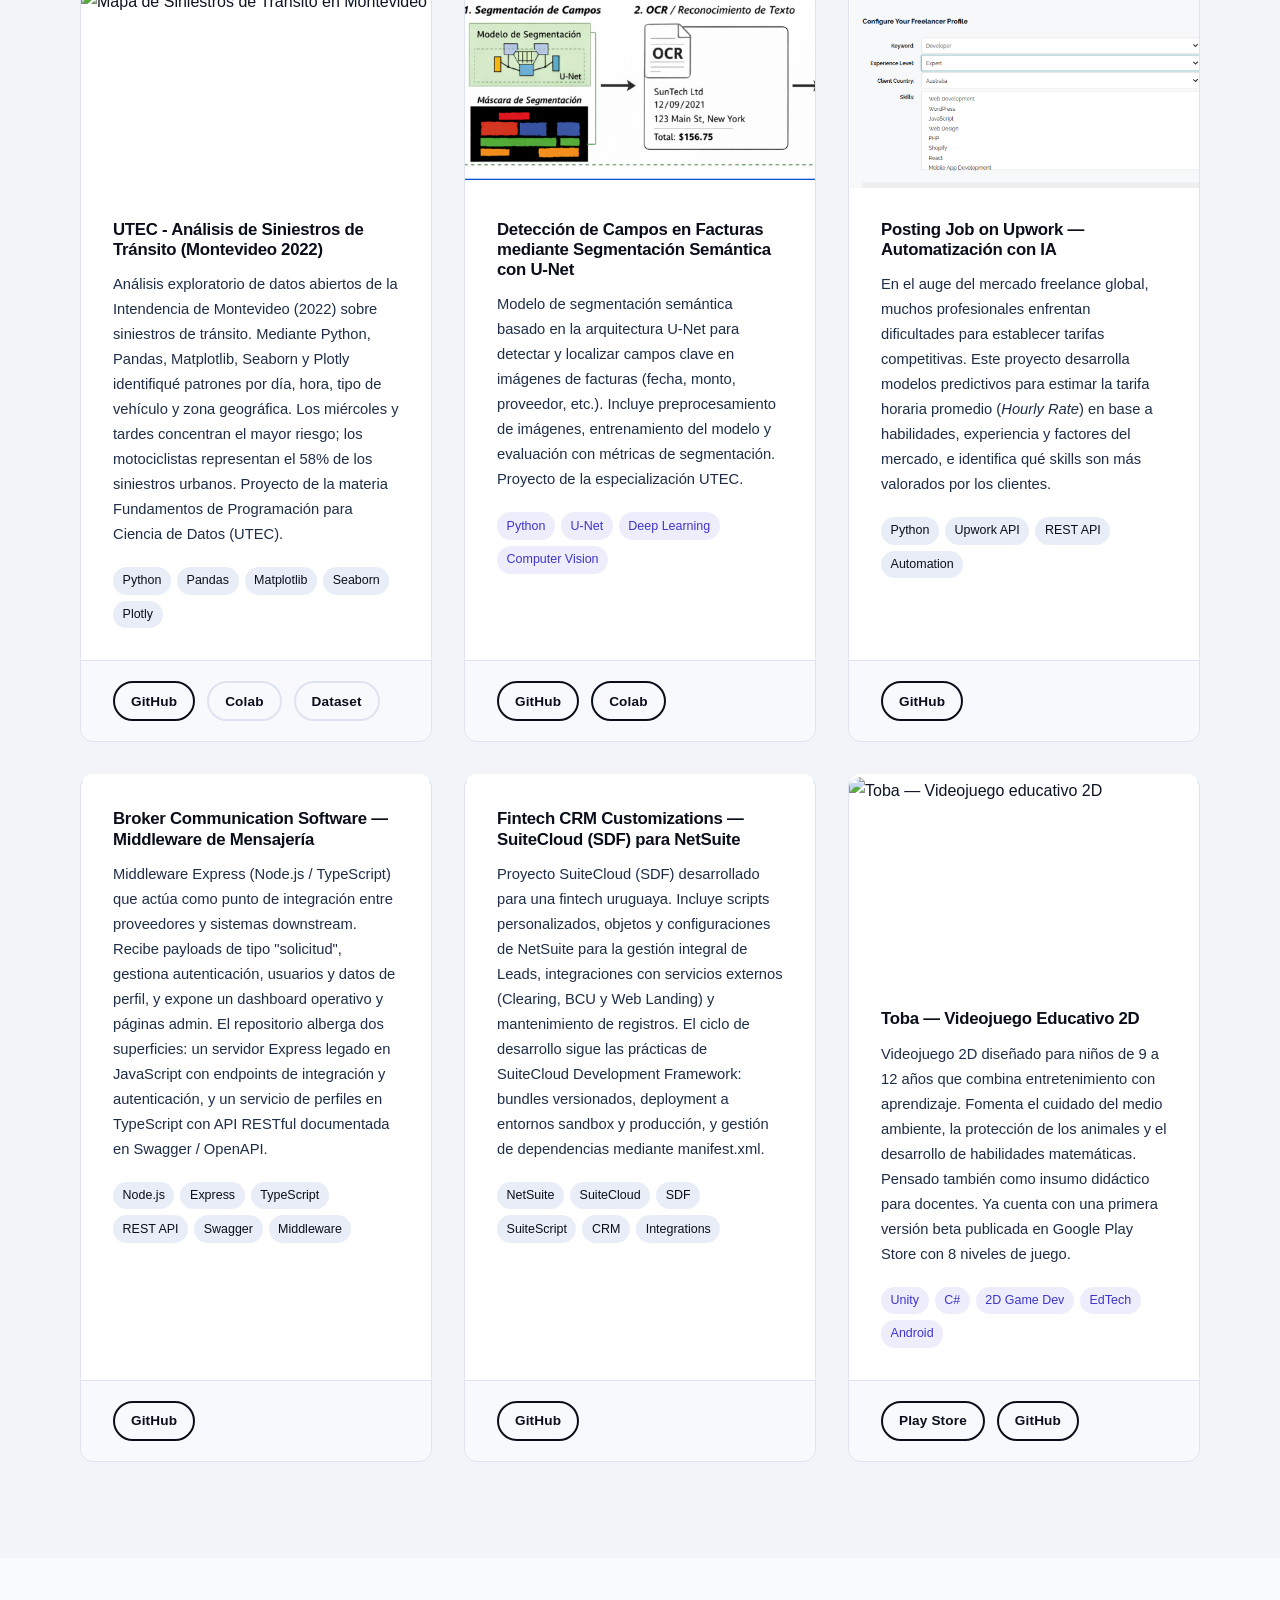
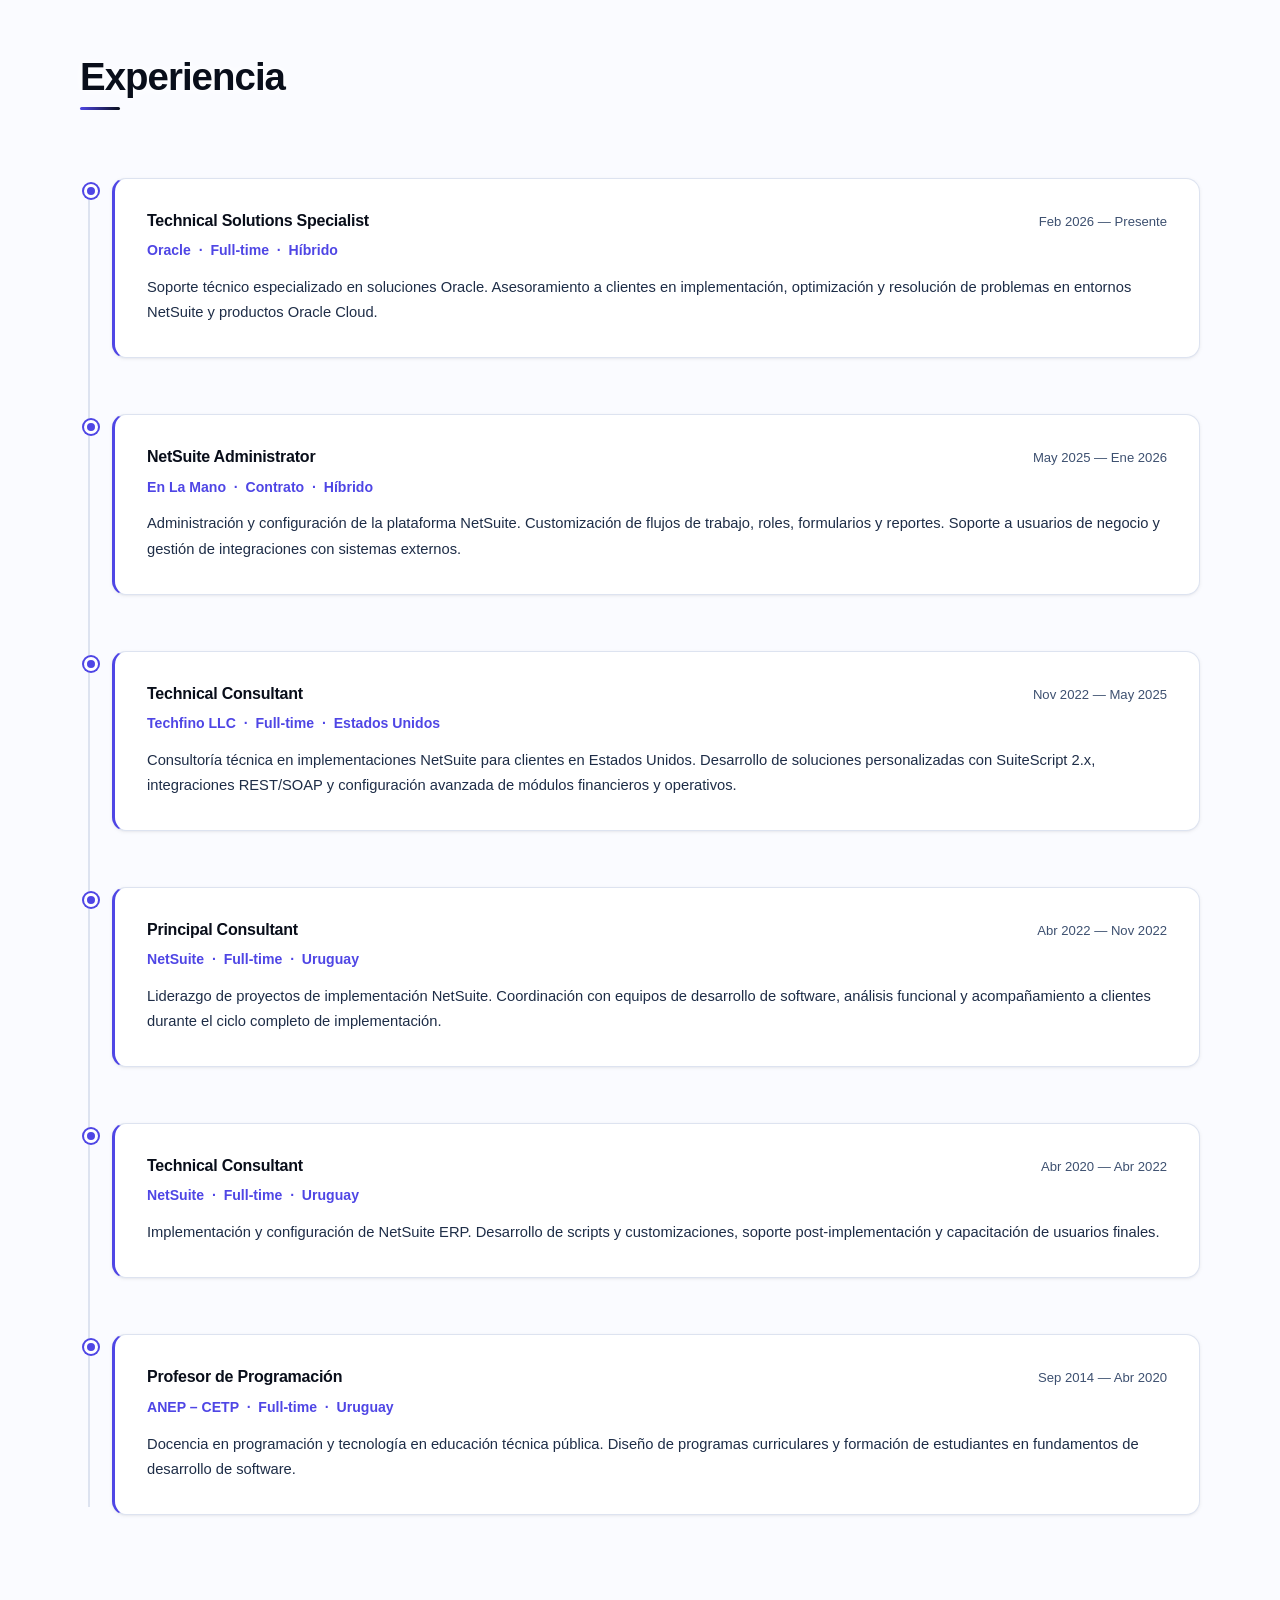
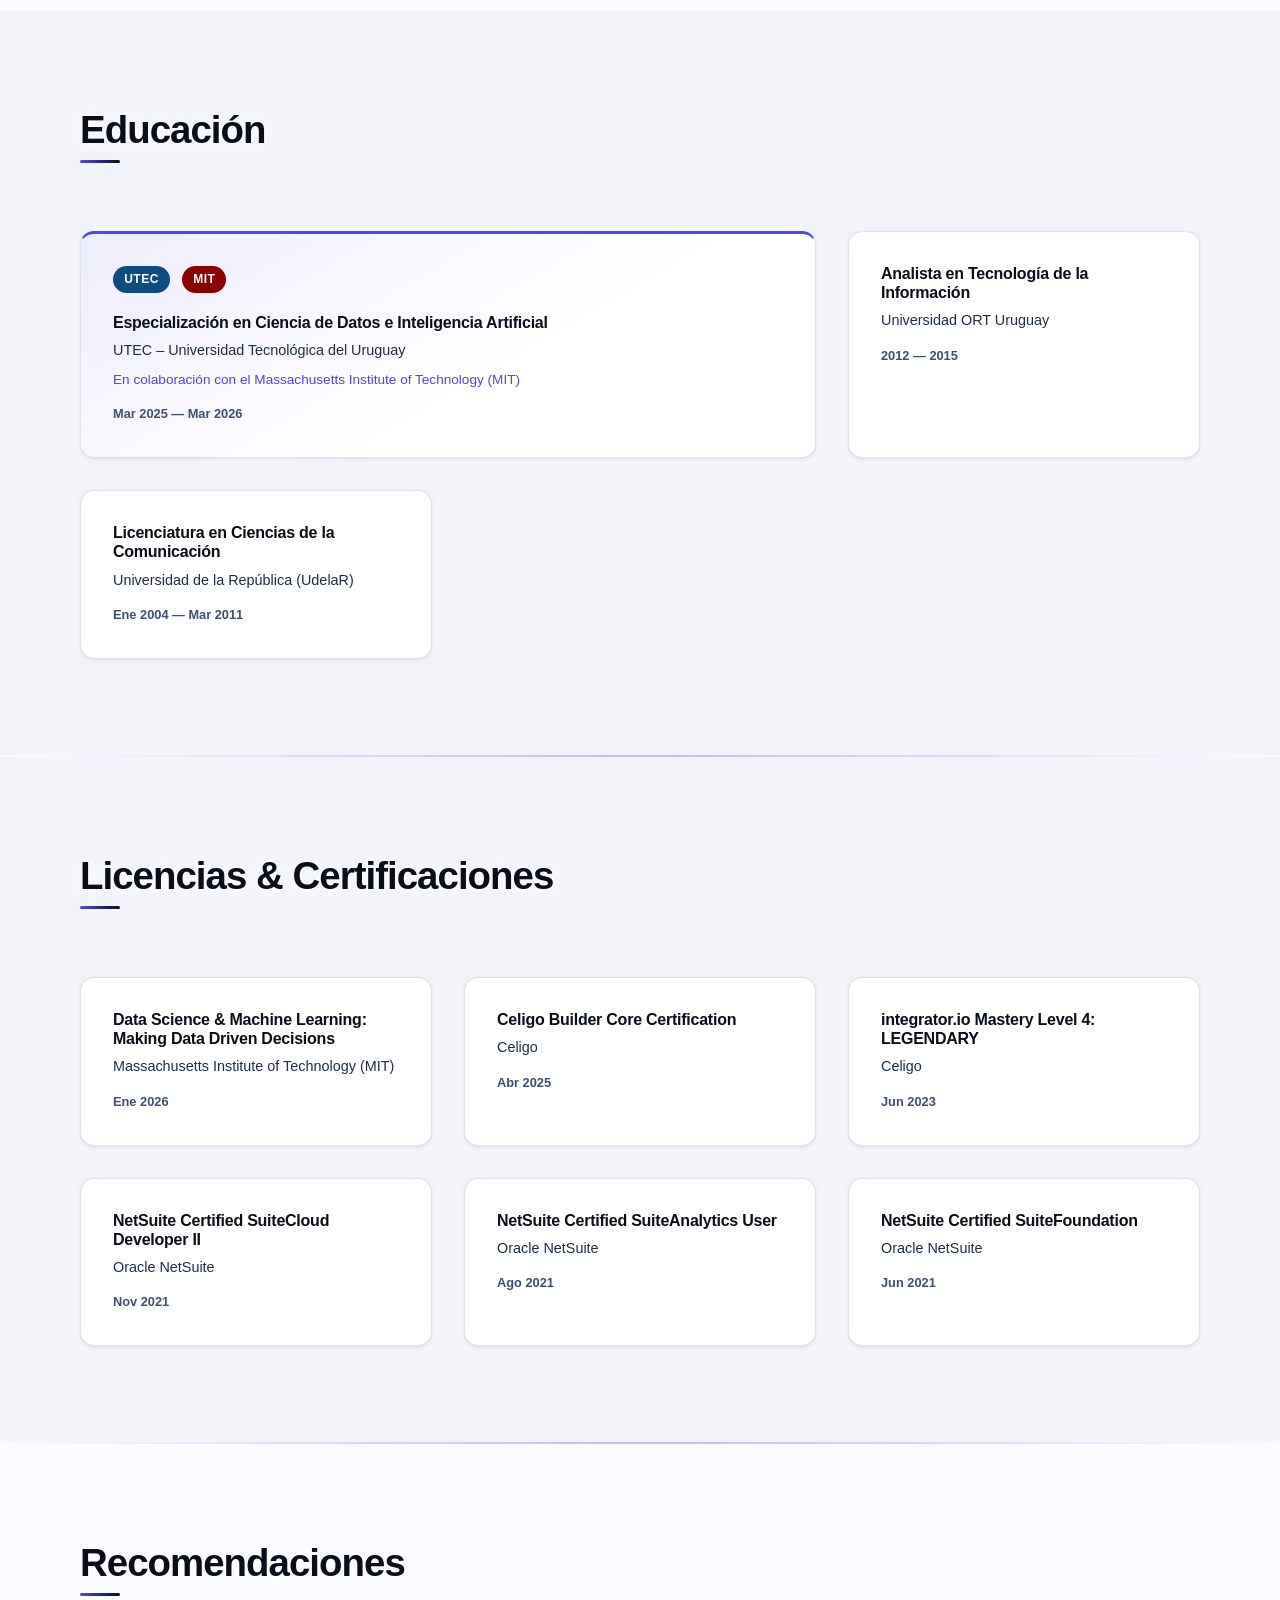
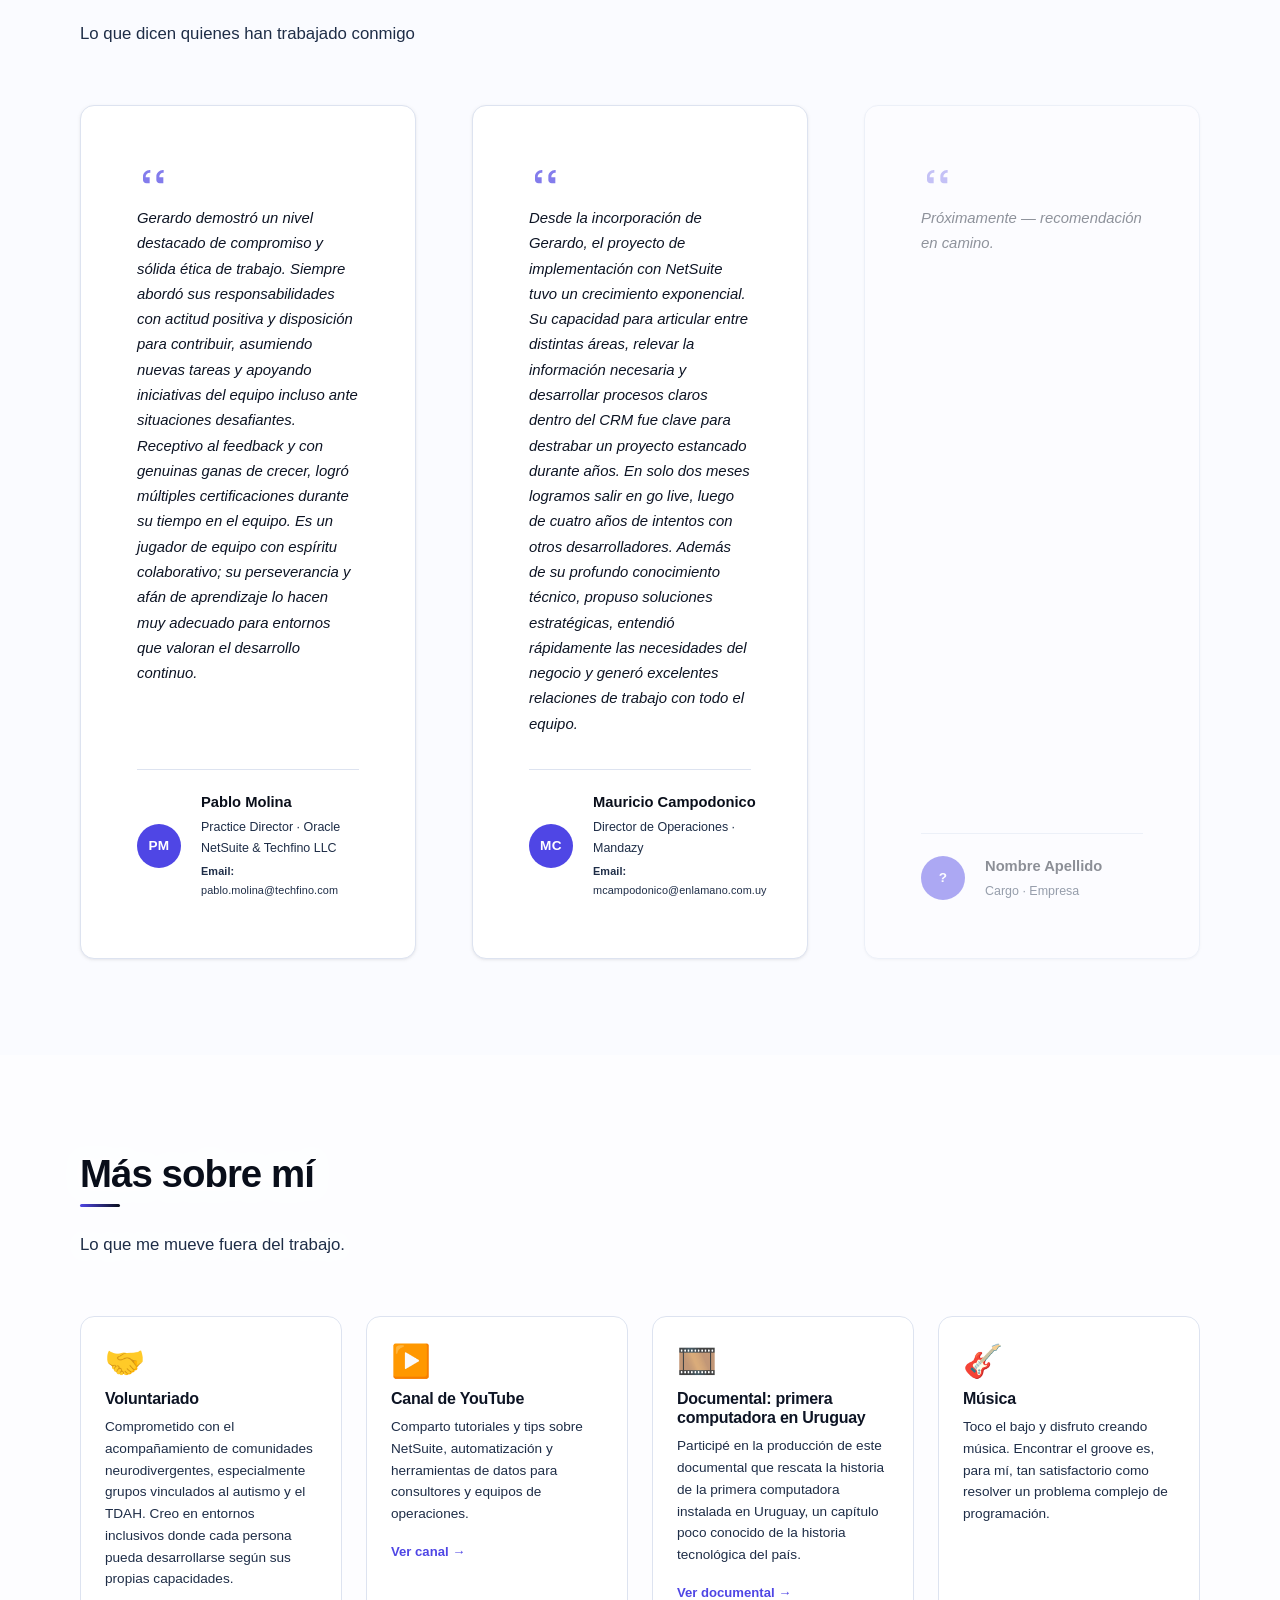
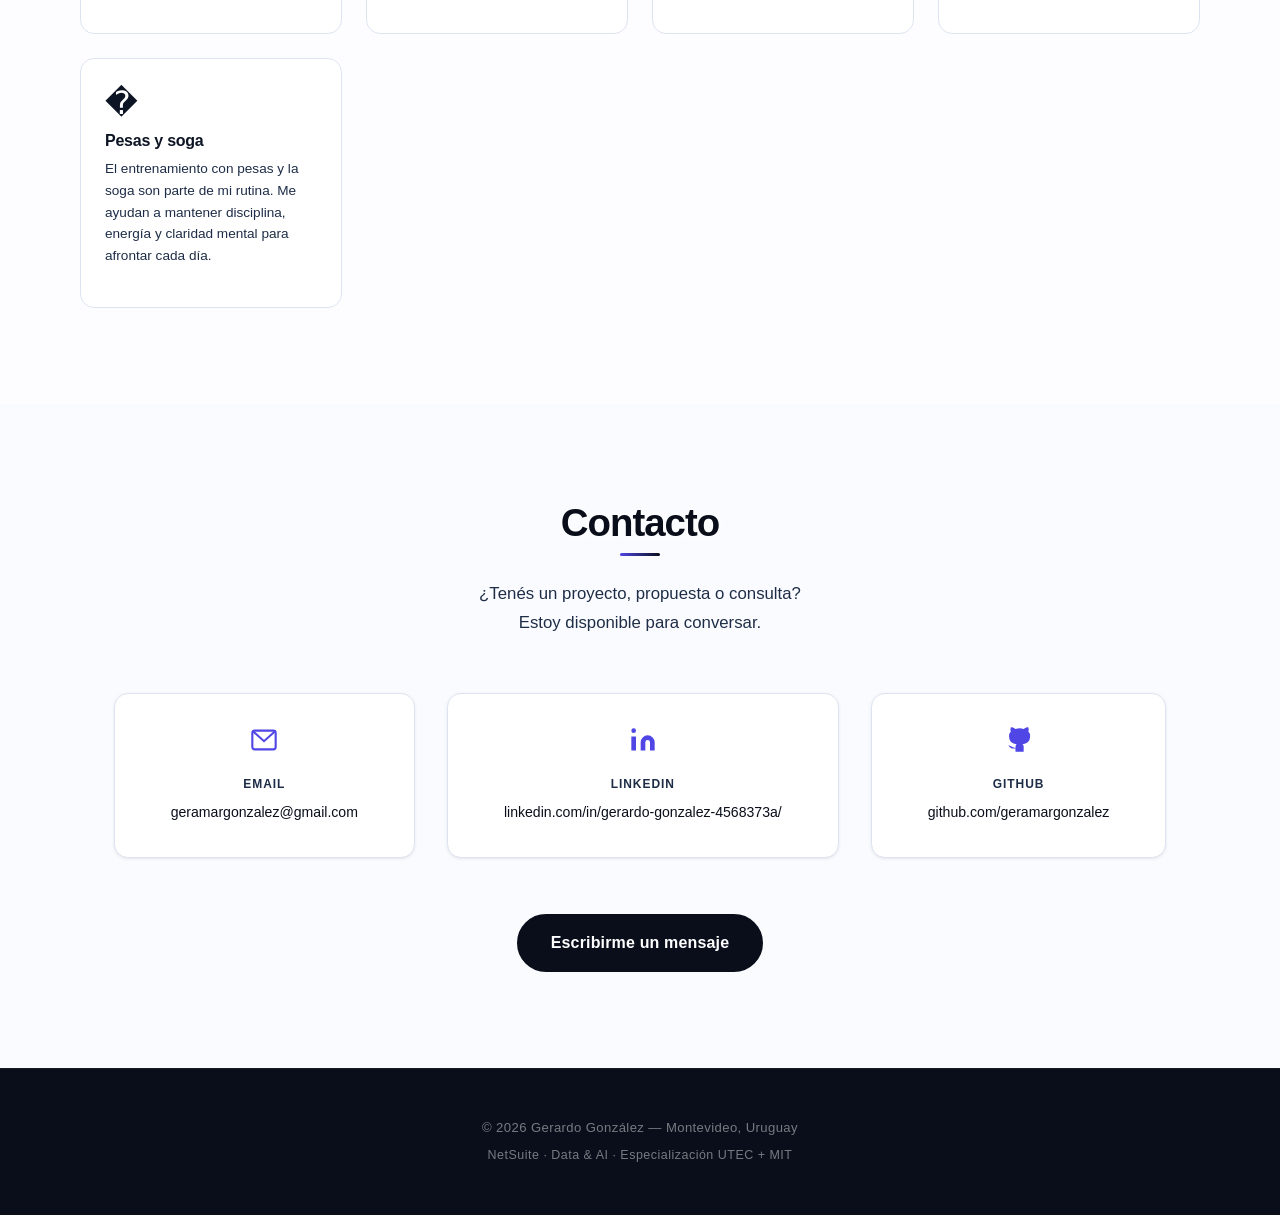
==== commit 1b748be4: "change initials bu logo" ====
--- a/index.html
+++ b/index.html
@@ -26,7 +26,9 @@
   <header class="navbar" id="navbar">
     <div class="container navbar__inner">
       <!-- Logo / Nombre corto -->
-      <a href="#hero" class="navbar__brand">GG</a>
+      <a href="#hero" class="navbar__brand">
+        <img src="assets/logo.png" alt="GG Logo" class="navbar__logo" />
+      </a>
 
       <!-- Botón hamburguesa (mobile) -->
       <button class="navbar__toggle" id="navToggle" aria-label="Abrir menú">
--- a/style.css
+++ b/style.css
@@ -317,15 +317,24 @@
 }
 
 .navbar__brand {
+  display: flex;
+  align-items: center;
   font-size: 1.1rem;
   font-weight: 800;
   color: #ffffff;
   letter-spacing: 0.1em;
   padding: 0.25rem 0.65rem;
   border-radius: var(--radius-sm);
-  transition: color var(--transition);
-}
-.navbar__brand:hover { color: var(--clr-accent); }
+  transition: opacity var(--transition);
+}
+.navbar__brand:hover { opacity: 0.8; }
+
+.navbar__logo {
+  height: 36px;
+  width: auto;
+  display: block;
+  object-fit: contain;
+}
 
 .navbar__nav {
   display: flex;
@@ -427,22 +436,54 @@
     filter: none;
     opacity: 1;
   }
-  /* Jitter 1 — tracking horizontal */
-  15%   { transform: translateX(3px) skewX(0.6deg);  filter: hue-rotate(10deg)  brightness(1.06); opacity: .93; }
-  15.2% { transform: translateX(-4px) skewX(-0.4deg); filter: hue-rotate(-8deg) brightness(.96);  opacity: .97; }
-  15.4% { transform: translateX(2px);                 filter: hue-rotate(4deg); }
-
-  /* Jitter 2 — pérdida de color, aberración */
-  38.2% { transform: translateX(-3px) skewX(0.9deg); filter: saturate(2) hue-rotate(20deg) brightness(1.08); opacity: .91; }
-  38.6% { transform: translateX(5px)  skewX(-0.5deg); filter: hue-rotate(-12deg) contrast(1.15); opacity: .96; }
-
-  /* Jitter 3 — micro-flicker */
-  67.2% { transform: translateX(2px);  filter: brightness(.82) contrast(1.2); opacity: .88; }
-  67.4% { transform: translateX(-2px); filter: brightness(1.12); }
-
-  /* Jitter 4 — corte seco */
-  89.2% { transform: translateX(-5px) skewX(1deg);  filter: hue-rotate(15deg) saturate(1.5); opacity: .9; }
-  89.3% { transform: none;                           filter: brightness(.9); }
+  /* Jitter 1 — RGB split rojo/cian */
+  15%   { transform: translateX(3px) skewX(0.6deg);
+          filter: drop-shadow(5px 0 0 rgba(255,0,60,.75))
+                  drop-shadow(-5px 0 0 rgba(0,230,255,.75))
+                  brightness(1.08);
+          opacity: .93; }
+  15.2% { transform: translateX(-4px) skewX(-0.4deg);
+          filter: drop-shadow(-4px 0 0 rgba(255,0,60,.6))
+                  drop-shadow(4px 0 0 rgba(0,230,255,.6))
+                  brightness(.96);
+          opacity: .97; }
+  15.4% { transform: translateX(2px);
+          filter: drop-shadow(2px 0 0 rgba(255,0,60,.4))
+                  drop-shadow(-2px 0 0 rgba(0,230,255,.4)); }
+
+  /* Jitter 2 — split verde/magenta */
+  38.2% { transform: translateX(-3px) skewX(0.9deg);
+          filter: drop-shadow(6px 0 0 rgba(255,0,180,.7))
+                  drop-shadow(-6px 0 0 rgba(0,255,120,.7))
+                  saturate(1.8) brightness(1.1);
+          opacity: .91; }
+  38.6% { transform: translateX(5px) skewX(-0.5deg);
+          filter: drop-shadow(-5px 0 0 rgba(255,0,180,.55))
+                  drop-shadow(5px 0 0 rgba(0,255,120,.55))
+                  contrast(1.15);
+          opacity: .96; }
+
+  /* Jitter 3 — split rojo/cian suave + flicker */
+  67.2% { transform: translateX(2px);
+          filter: drop-shadow(4px 0 0 rgba(255,40,0,.65))
+                  drop-shadow(-4px 0 0 rgba(0,200,255,.65))
+                  brightness(.82) contrast(1.2);
+          opacity: .88; }
+  67.4% { transform: translateX(-2px);
+          filter: drop-shadow(-3px 0 0 rgba(255,40,0,.5))
+                  drop-shadow(3px 0 0 rgba(0,200,255,.5))
+                  brightness(1.1); }
+
+  /* Jitter 4 — corte seco con franja azul/naranja */
+  89.2% { transform: translateX(-5px) skewX(1deg);
+          filter: drop-shadow(7px 0 0 rgba(255,90,0,.7))
+                  drop-shadow(-7px 0 0 rgba(0,120,255,.7))
+                  saturate(1.6);
+          opacity: .9; }
+  89.3% { transform: none;
+          filter: drop-shadow(2px 0 0 rgba(255,90,0,.3))
+                  drop-shadow(-2px 0 0 rgba(0,120,255,.3))
+                  brightness(.9); }
 }
 
 .hero__photo {
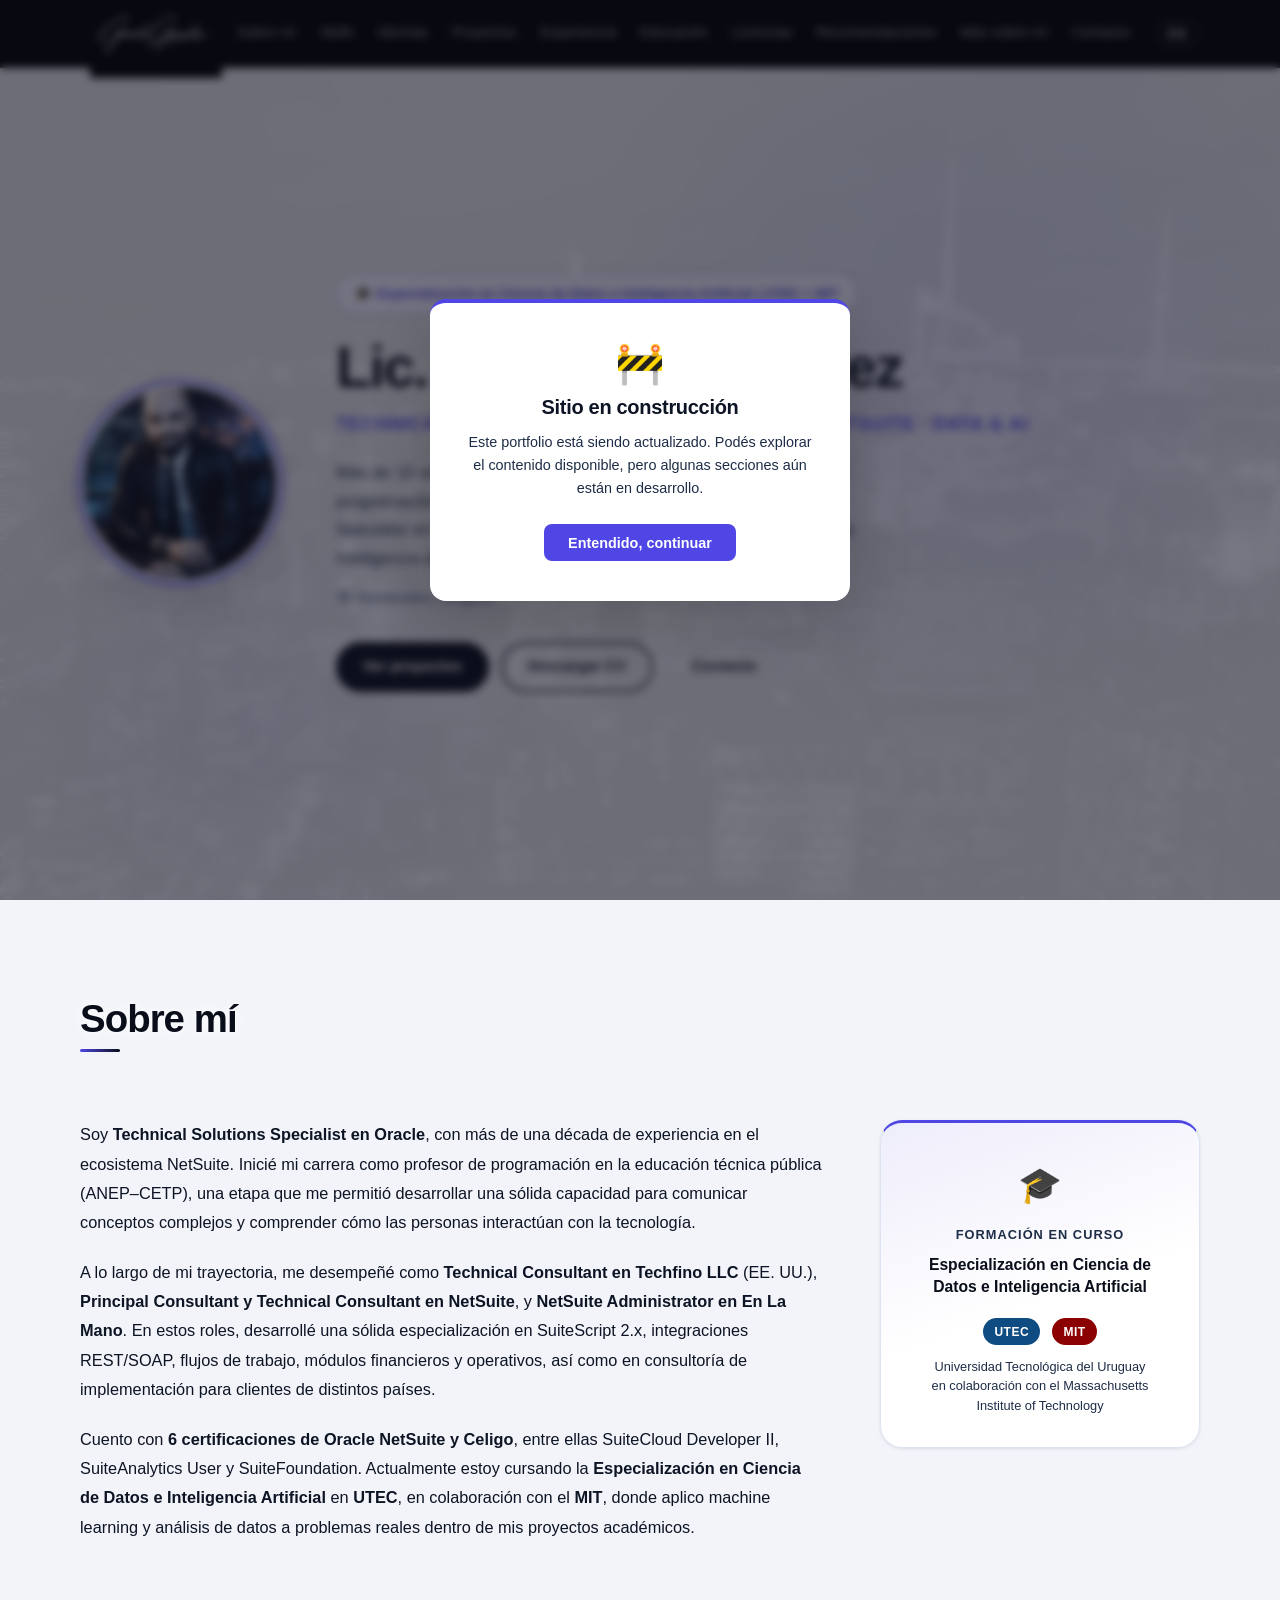
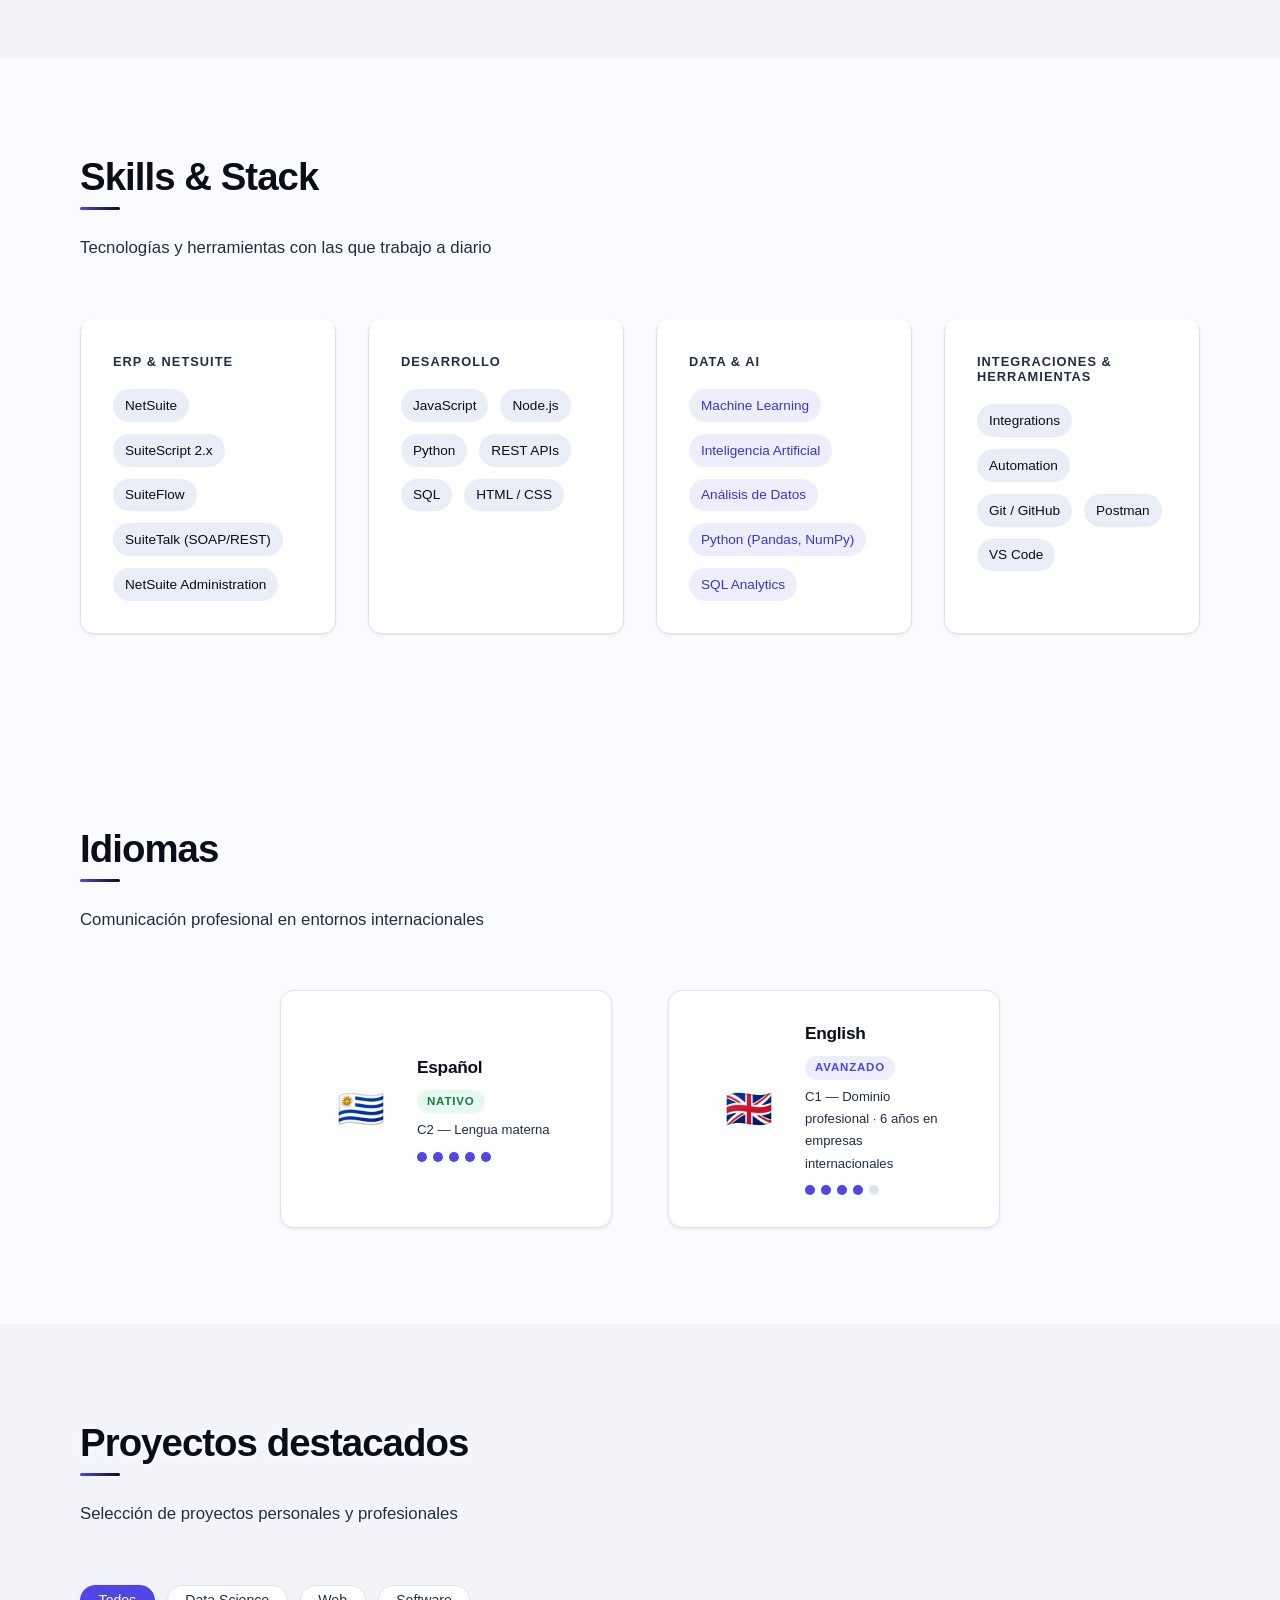
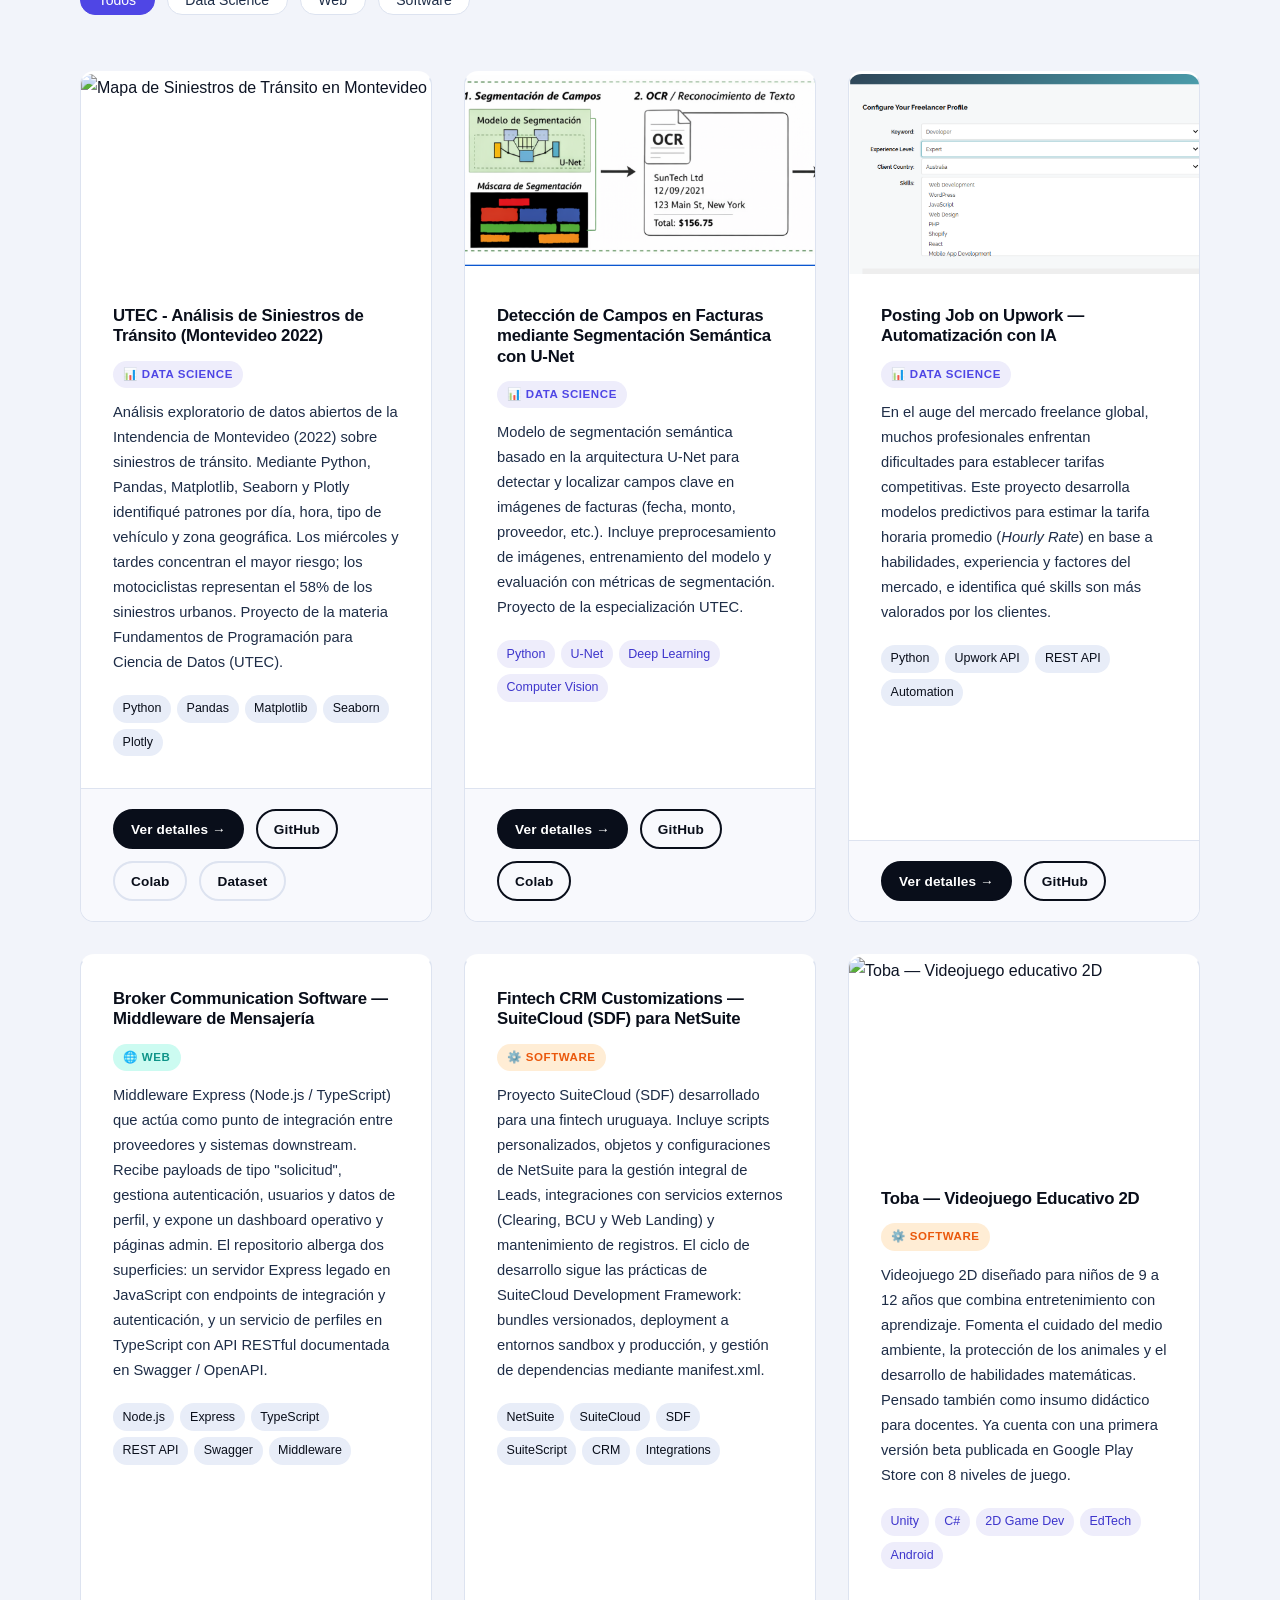
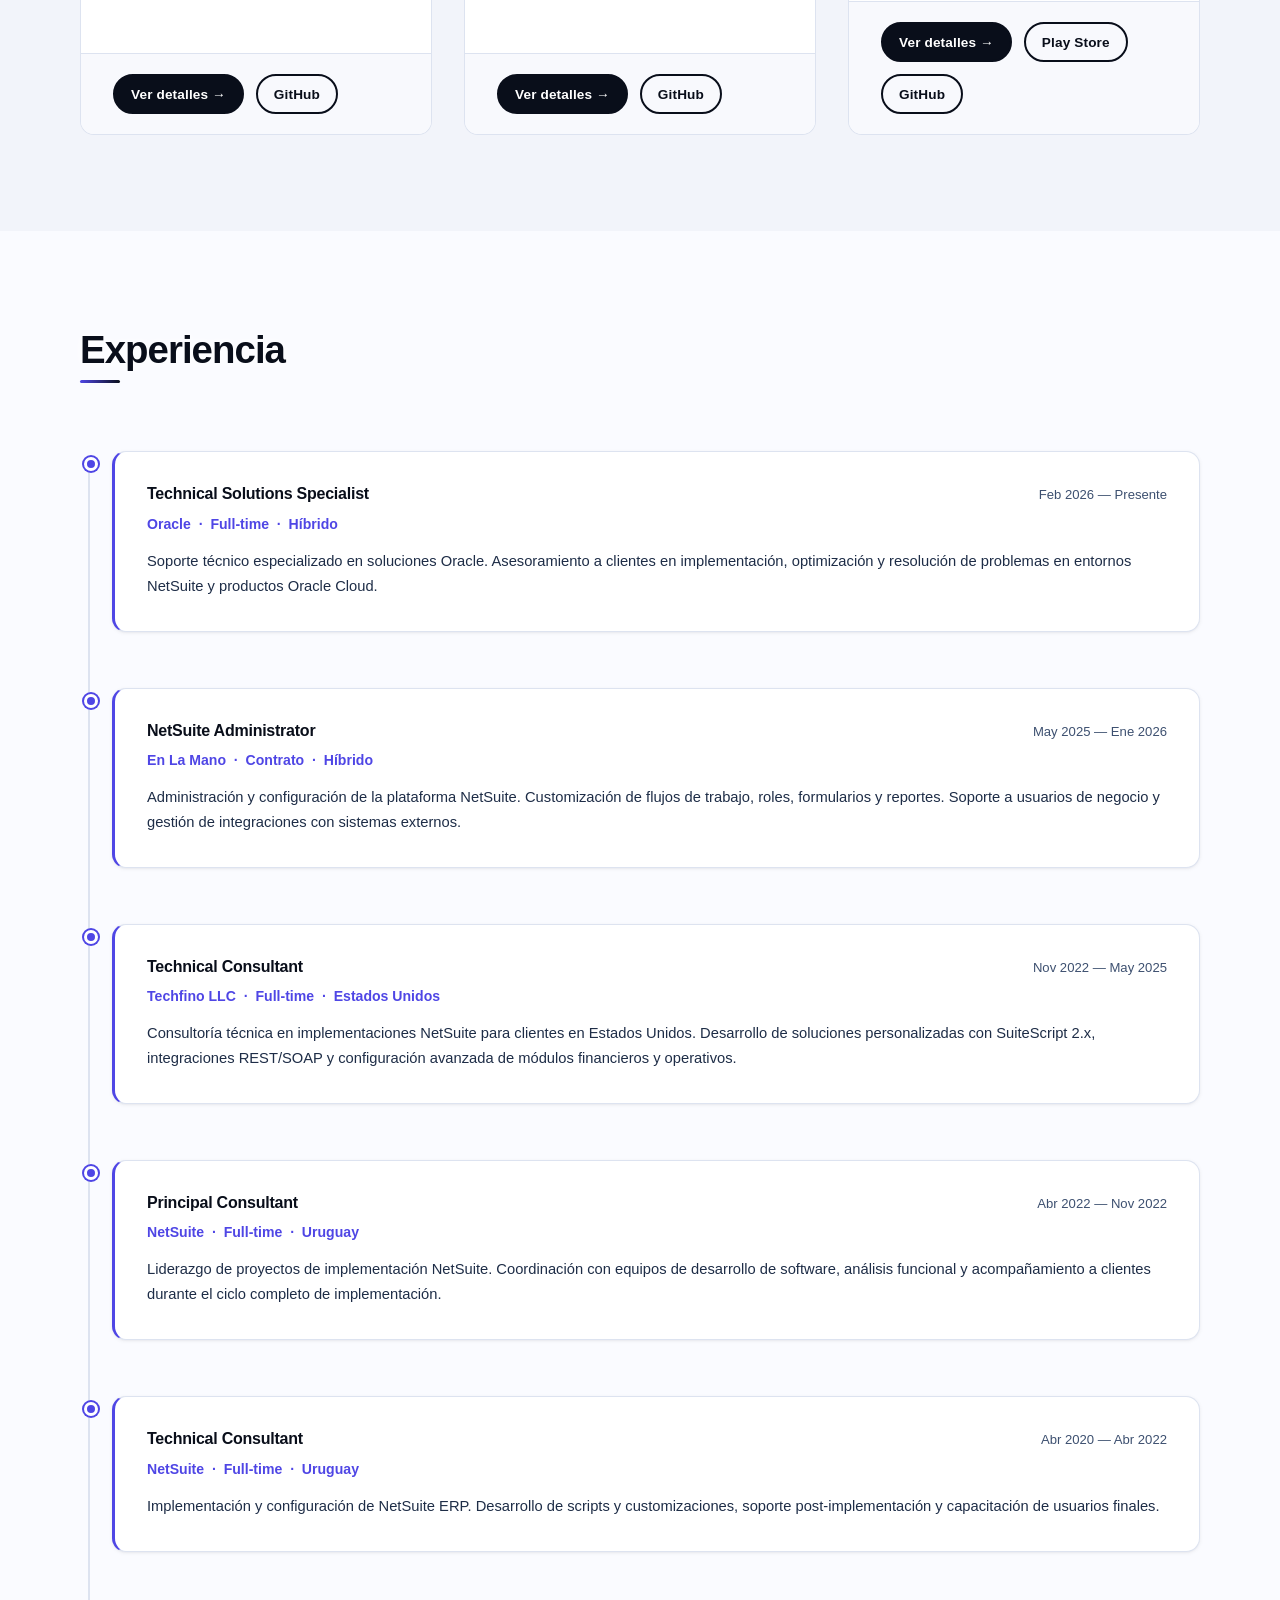
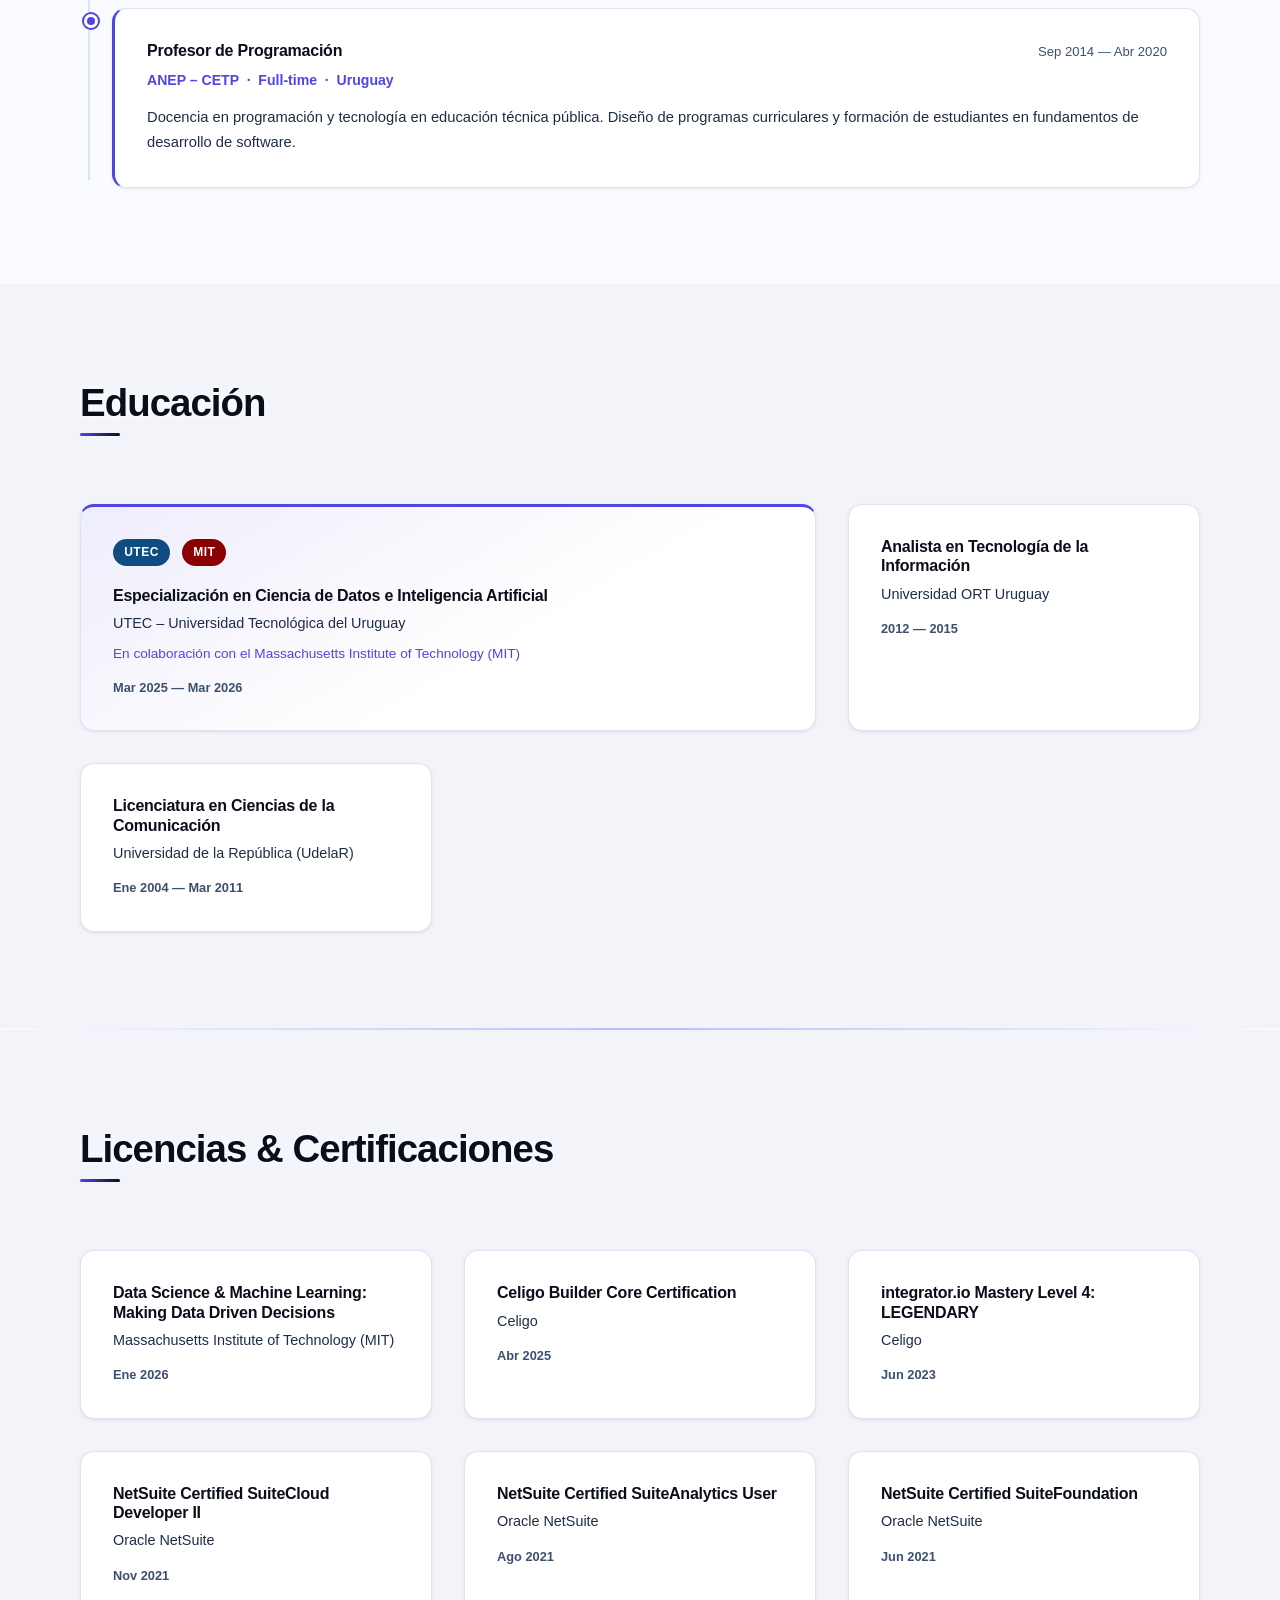
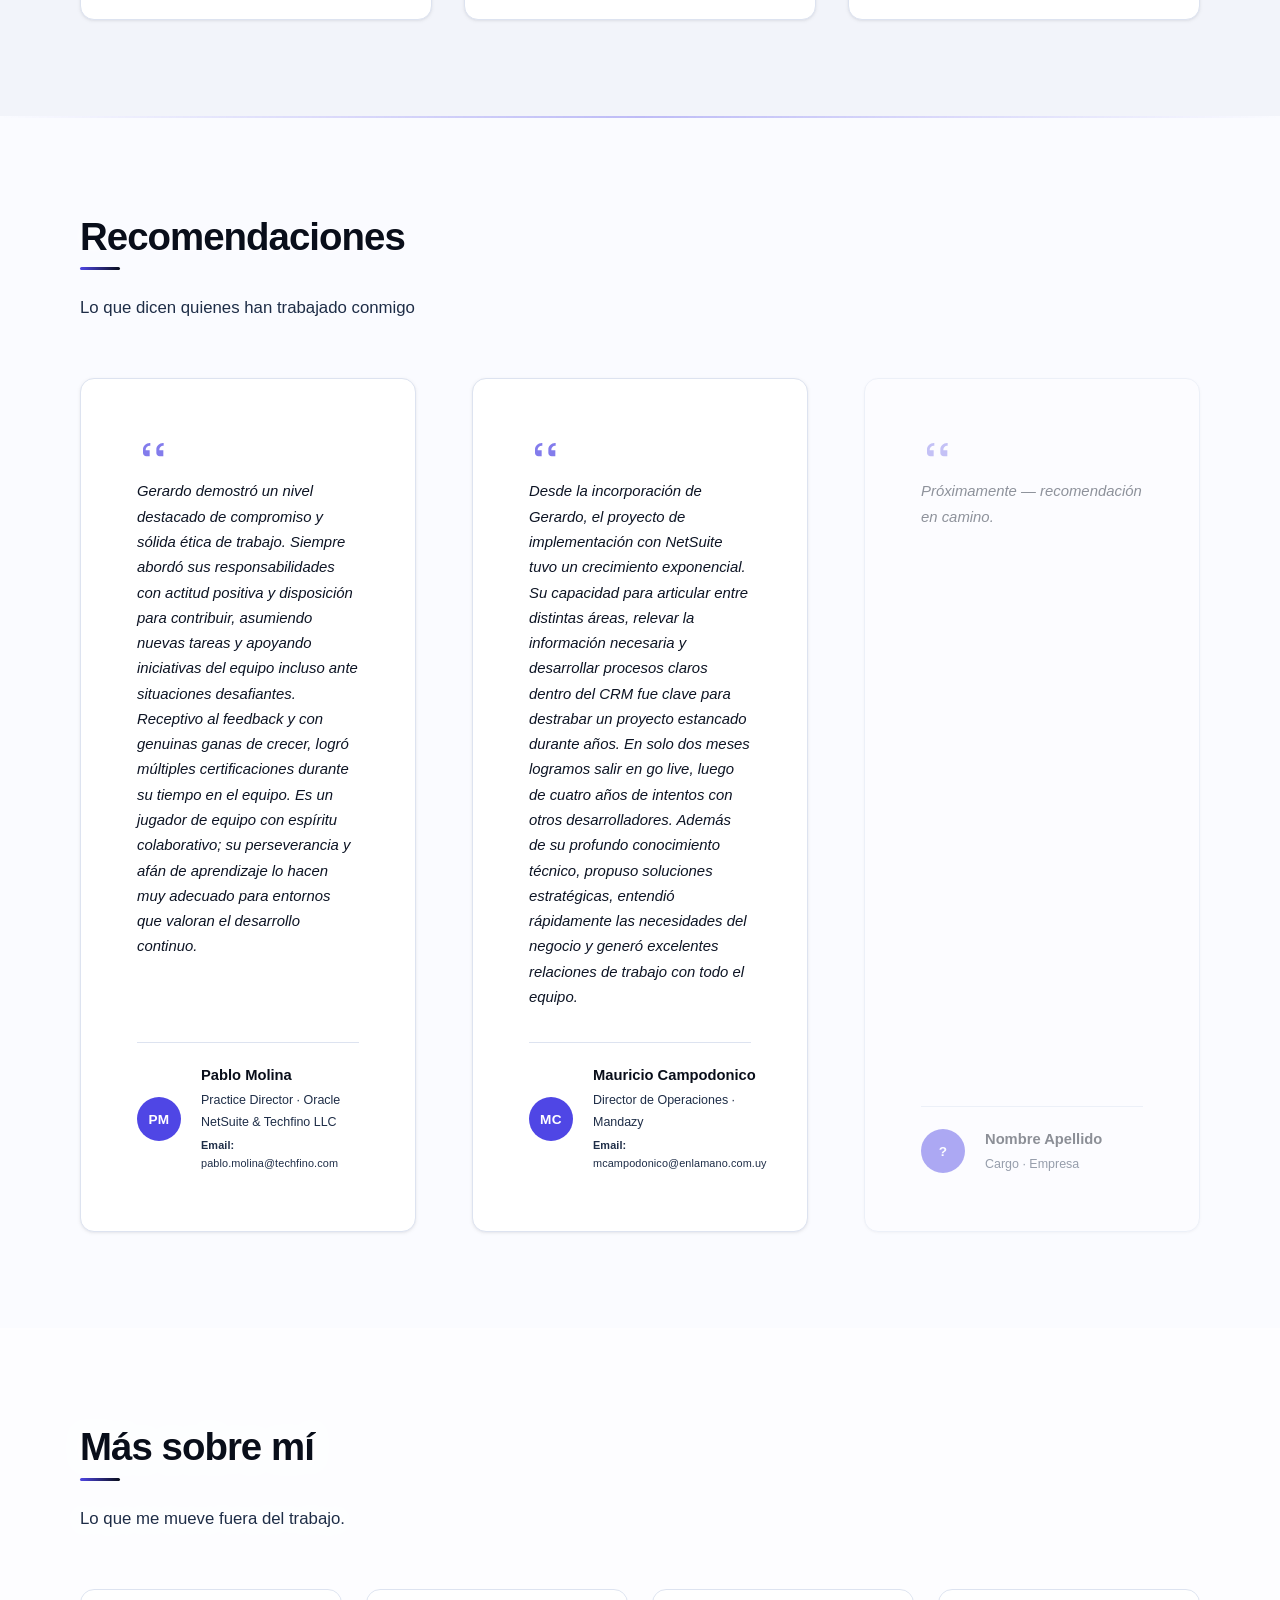
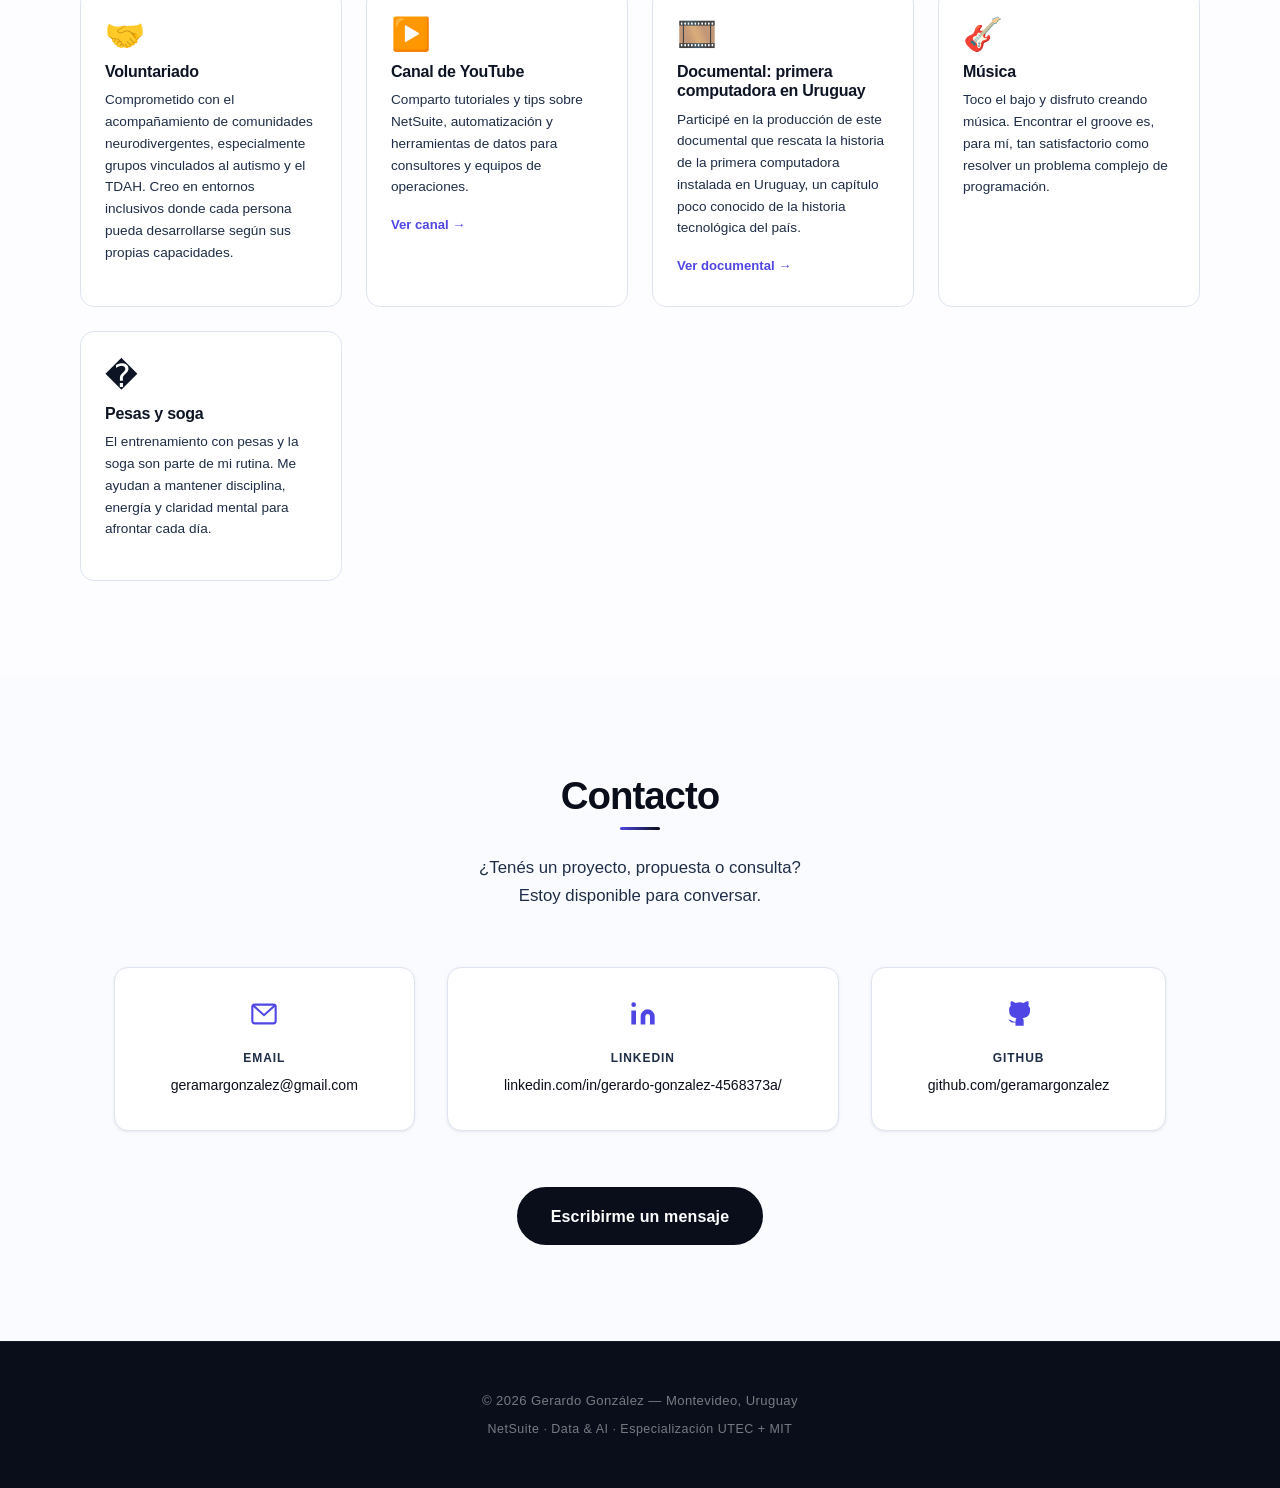
==== commit 1df7abaf: "add more projects" ====
--- a/index.html
+++ b/index.html
@@ -284,13 +284,21 @@
         <h2 class="section__title" data-es="Proyectos destacados" data-en="Featured Projects">Proyectos destacados</h2>
         <p class="section__subtitle" data-es="Selección de proyectos personales y profesionales" data-en="A selection of personal and professional projects">Selección de proyectos personales y profesionales</p>
 
+        <div class="projects__filters" role="group" aria-label="Filtrar proyectos">
+          <button class="filter-btn filter-btn--active" data-filter="all" data-es="Todos" data-en="All">Todos</button>
+          <button class="filter-btn" data-filter="data-science">Data Science</button>
+          <button class="filter-btn" data-filter="web">Web</button>
+          <button class="filter-btn" data-filter="software">Software</button>
+        </div>
+
         <div class="projects__grid">
 
           <!-- ── PROYECTO 1 — editar título, descripción, tecnologías y links ── -->
-          <article class="project-card">
+          <article class="project-card" data-category="data-science">
             <img src="assets/mvd.jpg" alt="Mapa de Siniestros de Tránsito en Montevideo" class="project-card__cover">
             <div class="project-card__body">
               <h3 class="project-card__title">UTEC - Análisis de Siniestros de Tránsito (Montevideo 2022)</h3>
+              <div class="project-card__category project-card__category--data-science">📊 Data Science</div>
               <p class="project-card__desc" data-es="Análisis exploratorio de datos abiertos de la Intendencia de Montevideo (2022) sobre siniestros de tránsito. Mediante Python, Pandas, Matplotlib, Seaborn y Plotly identifiqué patrones por día, hora, tipo de vehículo y zona geográfica. Los miércoles y tardes concentran el mayor riesgo; los motociclistas representan el 58% de los siniestros urbanos. Proyecto de la materia Fundamentos de Programación para Ciencia de Datos (UTEC)." data-en="Exploratory data analysis of open data from the Municipality of Montevideo (2022) on traffic accidents. Using Python, Pandas, Matplotlib, Seaborn and Plotly, I identified patterns by day, time, vehicle type and geographic area. Wednesdays and afternoons concentrate the highest risk; motorcyclists account for 58% of urban accidents. Project for the Fundamentals of Programming for Data Science course (UTEC).">
                 Análisis exploratorio de datos abiertos de la Intendencia de Montevideo (2022)
                 sobre siniestros de tránsito. Mediante Python, Pandas, Matplotlib, Seaborn y
@@ -308,6 +316,7 @@
               </div>
             </div>
             <div class="project-card__footer">
+              <a href="project.html?id=siniestros-utec" class="btn btn--sm btn--primary" data-es="Ver detalles →" data-en="View details →">Ver detalles →</a>
               <a href="https://github.com/geramargonzalez/UTEC-SiniestrosAnalisis" class="btn btn--sm btn--outline" target="_blank" rel="noopener">GitHub</a>
               <a href="https://colab.research.google.com/github/geramargonzalez/UTEC-SiniestrosAnalisis/blob/main/siniestrosAnalisis.ipynb" class="btn btn--sm btn--ghost" target="_blank" rel="noopener">Colab</a>
               <a href="https://raw.githubusercontent.com/geramargonzalez/UTEC-SiniestrosAnalisis/main/preprocesamiento.csv" class="btn btn--sm btn--ghost" download target="_blank" rel="noopener">Dataset</a>
@@ -315,10 +324,11 @@
           </article>
 
           <!-- ── PROYECTO 2 ── -->
-          <article class="project-card">
+          <article class="project-card" data-category="data-science">
             <img src="assets/fielddetection.jpg" alt="Detección de campos en facturas con U-Net" class="project-card__cover">
             <div class="project-card__body">
               <h3 class="project-card__title" data-es="Detección de Campos en Facturas mediante Segmentación Semántica con U-Net" data-en="Invoice Field Detection via Semantic Segmentation with U-Net">Detección de Campos en Facturas mediante Segmentación Semántica con U-Net</h3>
+              <div class="project-card__category project-card__category--data-science">📊 Data Science</div>
               <p class="project-card__desc" data-es="Modelo de segmentación semántica basado en la arquitectura U-Net para detectar y localizar campos clave en imágenes de facturas (fecha, monto, proveedor, etc.). Incluye preprocesamiento de imágenes, entrenamiento del modelo y evaluación con métricas de segmentación. Proyecto de la especialización UTEC." data-en="Semantic segmentation model based on U-Net architecture to detect and locate key fields in invoice images (date, amount, vendor, etc.). Includes image preprocessing, model training and evaluation with segmentation metrics. UTEC specialization project.">
                 Modelo de segmentación semántica basado en la arquitectura U-Net para detectar
                 y localizar campos clave en imágenes de facturas (fecha, monto, proveedor, etc.).
@@ -333,16 +343,18 @@
               </div>
             </div>
             <div class="project-card__footer">
+              <a href="project.html?id=invoices-unet" class="btn btn--sm btn--primary" data-es="Ver detalles →" data-en="View details →">Ver detalles →</a>
               <a href="https://github.com/geramargonzalez/invoicesUNETAnalisis" class="btn btn--sm btn--outline" target="_blank" rel="noopener">GitHub</a>
               <a href="https://colab.research.google.com/github/geramargonzalez/invoicesUNETAnalisis/blob/main/invoice_field_detection.ipynb" class="btn btn--sm btn--outline" target="_blank" rel="noopener">Colab</a>
             </div>
           </article>
 
           <!-- ── PROYECTO 3 ── -->
-          <article class="project-card">
+          <article class="project-card" data-category="data-science">
             <img src="assets/job.png" alt="Posting Job on Upwork — Automatización con IA" class="project-card__cover">
             <div class="project-card__body">
               <h3 class="project-card__title" data-es="Posting Job on Upwork — Automatización con IA" data-en="Posting Job on Upwork — AI Automation">Posting Job on Upwork — Automatización con IA</h3>
+              <div class="project-card__category project-card__category--data-science">📊 Data Science</div>
               <p class="project-card__desc" data-es="En el auge del mercado freelance global, muchos profesionales enfrentan dificultades para establecer tarifas competitivas. Este proyecto desarrolla modelos predictivos para estimar la tarifa horaria promedio (Hourly Rate) en base a habilidades, experiencia y factores del mercado, e identifica qué skills son más valorados por los clientes." data-en="In the boom of the global freelance market, many professionals struggle to set competitive rates. This project develops predictive models to estimate the average hourly rate based on skills, experience and market factors, and identifies which skills are most valued by clients.">
                 En el auge del mercado freelance global, muchos profesionales enfrentan dificultades
                 para establecer tarifas competitivas. Este proyecto desarrolla modelos predictivos para
@@ -358,14 +370,16 @@
               </div>
             </div>
             <div class="project-card__footer">
+              <a href="project.html?id=upwork-jobposting" class="btn btn--sm btn--primary" data-es="Ver detalles →" data-en="View details →">Ver detalles →</a>
               <a href="https://github.com/geramargonzalez/Posting-Job-on-Upwork" class="btn btn--sm btn--outline" target="_blank" rel="noopener">GitHub</a>
             </div>
           </article>
 
           <!-- ── PROYECTO 4 ── -->
-          <article class="project-card">
+          <article class="project-card" data-category="web">
             <div class="project-card__body">
               <h3 class="project-card__title" data-es="Broker Communication Software — Middleware de Mensajería" data-en="Broker Communication Software — Messaging Middleware">Broker Communication Software — Middleware de Mensajería</h3>
+              <div class="project-card__category project-card__category--web">🌐 Web</div>
               <p class="project-card__desc" data-es="Middleware Express (Node.js / TypeScript) que actúa como punto de integración entre proveedores y sistemas downstream. Recibe payloads de tipo &quot;solicitud&quot;, gestiona autenticación, usuarios y datos de perfil, y expone un dashboard operativo y páginas admin. El repositorio alberga dos superficies: un servidor Express legado en JavaScript con endpoints de integración y autenticación, y un servicio de perfiles en TypeScript con API RESTful documentada en Swagger / OpenAPI." data-en="Express-based middleware (Node.js / TypeScript) acting as the integration hub between providers and downstream systems. Receives &quot;solicitud&quot; payloads, handles authentication, users and profile data, and exposes an operations dashboard and admin pages. The repository hosts two surfaces: a legacy JavaScript Express server for provider integration and auth flows, and a TypeScript profile service exposing /api/v1/profile endpoints documented with Swagger / OpenAPI.">
                 Middleware Express (Node.js / TypeScript) que actúa como punto de integración
                 entre proveedores y sistemas downstream. Recibe payloads de tipo "solicitud",
@@ -385,14 +399,16 @@
               </div>
             </div>
             <div class="project-card__footer">
+              <a href="project.html?id=broker-communication" class="btn btn--sm btn--primary" data-es="Ver detalles →" data-en="View details →">Ver detalles →</a>
               <a href="https://github.com/geramargonzalez/broker-communication-software" class="btn btn--sm btn--outline" target="_blank" rel="noopener">GitHub</a>
             </div>
           </article>
 
           <!-- ── PROYECTO 5 ── -->
-          <article class="project-card">
+          <article class="project-card" data-category="software">
             <div class="project-card__body">
               <h3 class="project-card__title" data-es="Fintech CRM Customizations — SuiteCloud (SDF) para NetSuite" data-en="Fintech CRM Customizations — SuiteCloud (SDF) for NetSuite">Fintech CRM Customizations — SuiteCloud (SDF) para NetSuite</h3>
+              <div class="project-card__category project-card__category--software">⚙️ Software</div>
               <p class="project-card__desc" data-es="Proyecto SuiteCloud (SDF) desarrollado para una fintech uruguaya. Incluye scripts personalizados, objetos y configuraciones de NetSuite para la gestión integral de Leads, integraciones con servicios externos (Clearing, BCU y Web Landing) y mantenimiento de registros. Todo el ciclo de desarrollo sigue las prácticas de SuiteCloud Development Framework: bundles versionados, deployment a entornos sandbox y producción, y gestión de dependencias mediante manifest.xml." data-en="SuiteCloud (SDF) project developed for a Uruguayan fintech. Contains custom scripts, objects and NetSuite configurations for end-to-end Lead management, integrations with external services (Clearing, BCU and Web Landing), and record maintenance. The full development lifecycle follows SuiteCloud Development Framework best practices: versioned bundles, deployment to sandbox and production environments, and dependency management via manifest.xml.">
                 Proyecto SuiteCloud (SDF) desarrollado para una fintech uruguaya. Incluye
                 scripts personalizados, objetos y configuraciones de NetSuite para la gestión
@@ -411,15 +427,17 @@
               </div>
             </div>
             <div class="project-card__footer">
+              <a href="project.html?id=fintech-crm" class="btn btn--sm btn--primary" data-es="Ver detalles →" data-en="View details →">Ver detalles →</a>
               <a href="https://github.com/geramargonzalez/FintechCRMCustomizations" class="btn btn--sm btn--outline" target="_blank" rel="noopener">GitHub</a>
             </div>
           </article>
 
           <!-- ── PROYECTO 6 ── -->
-          <article class="project-card">
+          <article class="project-card" data-category="software">
             <img src="assets/toba.png" alt="Toba — Videojuego educativo 2D" class="project-card__cover">
             <div class="project-card__body">
               <h3 class="project-card__title" data-es="Toba — Videojuego Educativo 2D" data-en="Toba — 2D Educational Video Game">Toba — Videojuego Educativo 2D</h3>
+              <div class="project-card__category project-card__category--software">⚙️ Software</div>
               <p class="project-card__desc" data-es="Videojuego 2D diseñado para niños de 9 a 12 años que combina entretenimiento con aprendizaje. Fomenta el cuidado del medio ambiente, la protección de los animales y el desarrollo de habilidades matemáticas. Pensado también como insumo didáctico para docentes. Ya cuenta con una primera versión beta publicada en Google Play Store con 8 niveles de juego." data-en="2D video game designed for children aged 9–12 that blends entertainment with learning. It promotes environmental awareness, animal protection and the development of math skills. Also intended as a teaching resource for educators. A first beta version with 8 game levels is already available on Google Play Store.">
                 Videojuego 2D diseñado para niños de 9 a 12 años que combina entretenimiento
                 con aprendizaje. Fomenta el cuidado del medio ambiente, la protección de los
@@ -436,6 +454,7 @@
               </div>
             </div>
             <div class="project-card__footer">
+              <a href="project.html?id=toba-videojuego" class="btn btn--sm btn--primary" data-es="Ver detalles →" data-en="View details →">Ver detalles →</a>
               <a href="https://play.google.com/store/apps/details?id=com.toba.game" class="btn btn--sm btn--outline" target="_blank" rel="noopener">Play Store</a>
               <a href="https://github.com/geramargonzalez/Toba_scripts" class="btn btn--sm btn--outline" target="_blank" rel="noopener">GitHub</a>
             </div>
--- a/style.css
+++ b/style.css
@@ -298,9 +298,7 @@
   right: 0;
   z-index: 100;
   height: var(--navbar-h);
-  background: rgba(9, 14, 26, 0.96);
-  backdrop-filter: blur(16px);
-  -webkit-backdrop-filter: blur(16px);
+  background: #000000;
   border-bottom: 1px solid rgba(255,255,255,.08);
   transition: box-shadow var(--transition);
 }
@@ -330,7 +328,7 @@
 .navbar__brand:hover { opacity: 0.8; }
 
 .navbar__logo {
-  height: 36px;
+  height: 88px;
   width: auto;
   display: block;
   object-fit: contain;
@@ -857,8 +855,91 @@
   padding: var(--space-md) var(--space-lg);
   border-top: 1px solid var(--clr-border);
   display: flex;
+  flex-wrap: wrap;
   gap: var(--space-sm);
   background: #f8f9fd;
+}
+
+/* ── Category badges ── */
+.project-card__category {
+  display: inline-flex;
+  align-items: center;
+  gap: 0.3rem;
+  font-size: 0.72rem;
+  font-weight: 700;
+  letter-spacing: 0.05em;
+  text-transform: uppercase;
+  padding: 0.25rem 0.65rem;
+  border-radius: var(--radius-full);
+  margin-bottom: var(--space-sm);
+}
+
+.project-card__category--data-science {
+  background: var(--clr-accent-lt);
+  color: var(--clr-accent);
+}
+
+.project-card__category--web {
+  background: #ccfbf1;
+  color: #0d9488;
+}
+
+.project-card__category--software {
+  background: #ffedd5;
+  color: #ea580c;
+}
+
+/* Category-specific hover border-top colors */
+.project-card[data-category="web"]:hover     { border-top-color: #0d9488; }
+.project-card[data-category="software"]:hover { border-top-color: #ea580c; }
+
+/* ── Project filter bar ── */
+.projects__filters {
+  display: flex;
+  gap: var(--space-sm);
+  flex-wrap: wrap;
+  margin-top: var(--space-lg);
+}
+
+.filter-btn {
+  padding: 0.45rem 1.1rem;
+  border-radius: var(--radius-full);
+  border: 1.5px solid var(--clr-border);
+  background: var(--clr-surface);
+  color: var(--clr-text-muted);
+  font: 500 0.88rem/1 var(--font-body);
+  cursor: pointer;
+  transition: background var(--transition), border-color var(--transition), color var(--transition);
+}
+
+.filter-btn:hover {
+  background: var(--clr-primary-lt);
+  border-color: var(--clr-primary);
+  color: var(--clr-primary);
+}
+
+.filter-btn--active,
+.filter-btn[data-filter="all"].filter-btn--active {
+  background: var(--clr-accent);
+  border-color: var(--clr-accent);
+  color: #fff;
+}
+
+.filter-btn[data-filter="web"].filter-btn--active {
+  background: #0d9488;
+  border-color: #0d9488;
+  color: #fff;
+}
+
+.filter-btn[data-filter="software"].filter-btn--active {
+  background: #ea580c;
+  border-color: #ea580c;
+  color: #fff;
+}
+
+/* ── Project card: hidden state (filter) ── */
+.project-card[hidden] {
+  display: none;
 }
 
 
@@ -1397,6 +1478,184 @@
 }
 
 /* ─────────────────────────────────────────────────────────────
+   PROJECT DETAIL PAGE  (project.html)
+   ───────────────────────────────────────────────────────────── */
+.project-detail {
+  padding-top: var(--navbar-h);
+}
+
+.project-detail__breadcrumb {
+  display: flex;
+  align-items: center;
+  gap: 0.5rem;
+  font-size: 0.85rem;
+  color: var(--clr-text-light);
+  padding: var(--space-md) 0;
+  flex-wrap: wrap;
+}
+
+.project-detail__breadcrumb a {
+  color: var(--clr-accent);
+  text-decoration: none;
+}
+.project-detail__breadcrumb a:hover { text-decoration: underline; }
+
+.project-detail__hero {
+  position: relative;
+  min-height: 240px;
+  background: var(--clr-primary);
+  overflow: hidden;
+}
+
+.project-detail__cover {
+  width: 100%;
+  height: 380px;
+  object-fit: cover;
+  display: block;
+  opacity: 0.35;
+}
+
+.project-detail__cover--placeholder {
+  height: 220px;
+  background: linear-gradient(135deg, var(--clr-primary) 0%, var(--clr-accent) 100%);
+  opacity: 1;
+}
+
+.project-detail__hero-overlay {
+  position: absolute;
+  bottom: 0;
+  left: 0;
+  right: 0;
+  padding: var(--space-xl) 0 var(--space-lg);
+  background: linear-gradient(to top, rgba(9,14,26,.88) 55%, transparent);
+}
+
+.project-detail__title {
+  font-size: clamp(1.3rem, 3vw, 2rem);
+  color: #fff;
+  margin-bottom: 0.5rem;
+  line-height: 1.25;
+}
+
+.project-detail__subtitle {
+  font-size: 0.92rem;
+  color: rgba(255,255,255,.65);
+  margin-top: 0.25rem;
+}
+
+.project-detail__body {
+  display: grid;
+  grid-template-columns: 1fr 280px;
+  gap: var(--space-xl);
+  padding: var(--space-xl) 0;
+}
+
+.project-detail__main { min-width: 0; }
+
+.project-detail__desc {
+  font-size: 1.02rem;
+  line-height: 1.8;
+  color: var(--clr-text-muted);
+  margin-bottom: var(--space-xl);
+}
+
+.project-detail__section {
+  margin-bottom: var(--space-xl);
+}
+
+.project-detail__section-title {
+  font-size: 1rem;
+  font-weight: 700;
+  color: var(--clr-primary);
+  margin-bottom: var(--space-md);
+  padding-bottom: var(--space-xs);
+  border-bottom: 2px solid var(--clr-accent);
+  display: inline-block;
+}
+
+.project-detail__section-body {
+  font-size: 0.95rem;
+  line-height: 1.8;
+  color: var(--clr-text-muted);
+}
+
+.project-detail__section-body ul {
+  padding-left: 1.4rem;
+}
+
+.project-detail__section-body li {
+  margin-bottom: 0.4rem;
+}
+
+/* Sidebar */
+.project-detail__meta-card {
+  background: var(--clr-surface);
+  border: 1px solid var(--clr-border);
+  border-radius: var(--radius-md);
+  padding: var(--space-lg);
+  position: sticky;
+  top: calc(var(--navbar-h) + var(--space-md));
+  box-shadow: var(--shadow-sm);
+}
+
+.project-detail__meta-row {
+  display: flex;
+  flex-direction: column;
+  margin-bottom: var(--space-md);
+  padding-bottom: var(--space-md);
+  border-bottom: 1px solid var(--clr-border);
+}
+
+.project-detail__meta-row:last-child {
+  border-bottom: none;
+  margin-bottom: 0;
+  padding-bottom: 0;
+}
+
+.project-detail__meta-label {
+  font-size: 0.72rem;
+  font-weight: 700;
+  text-transform: uppercase;
+  letter-spacing: 0.06em;
+  color: var(--clr-text-light);
+  margin-bottom: 0.4rem;
+}
+
+.project-detail__meta-value {
+  font-size: 0.95rem;
+  color: var(--clr-text);
+  font-weight: 600;
+}
+
+.project-detail__meta-links {
+  display: flex;
+  flex-direction: column;
+  gap: var(--space-xs);
+  margin-top: var(--space-md);
+}
+
+.project-detail__meta-links .btn {
+  width: 100%;
+  text-align: center;
+  justify-content: center;
+}
+
+.project-detail__back {
+  padding-bottom: var(--space-2xl);
+}
+
+.project-loading-wrap {
+  padding-top: calc(var(--navbar-h) + 4rem);
+  padding-bottom: 4rem;
+  text-align: center;
+}
+
+.project-loading-text {
+  color: var(--clr-text-muted);
+  font-size: 1rem;
+}
+
+/* ─────────────────────────────────────────────────────────────
    13. RESPONSIVE
    ───────────────────────────────────────────────────────────── */
 
@@ -1428,6 +1687,19 @@
 
 /* ── Mobile ── */
 @media (max-width: 680px) {
+
+  /* Project detail responsive */
+  .project-detail__body {
+    grid-template-columns: 1fr;
+  }
+
+  .project-detail__sidebar {
+    order: -1;
+  }
+
+  .project-detail__meta-card {
+    position: static;
+  }
 
   :root {
     --space-2xl: 4rem;
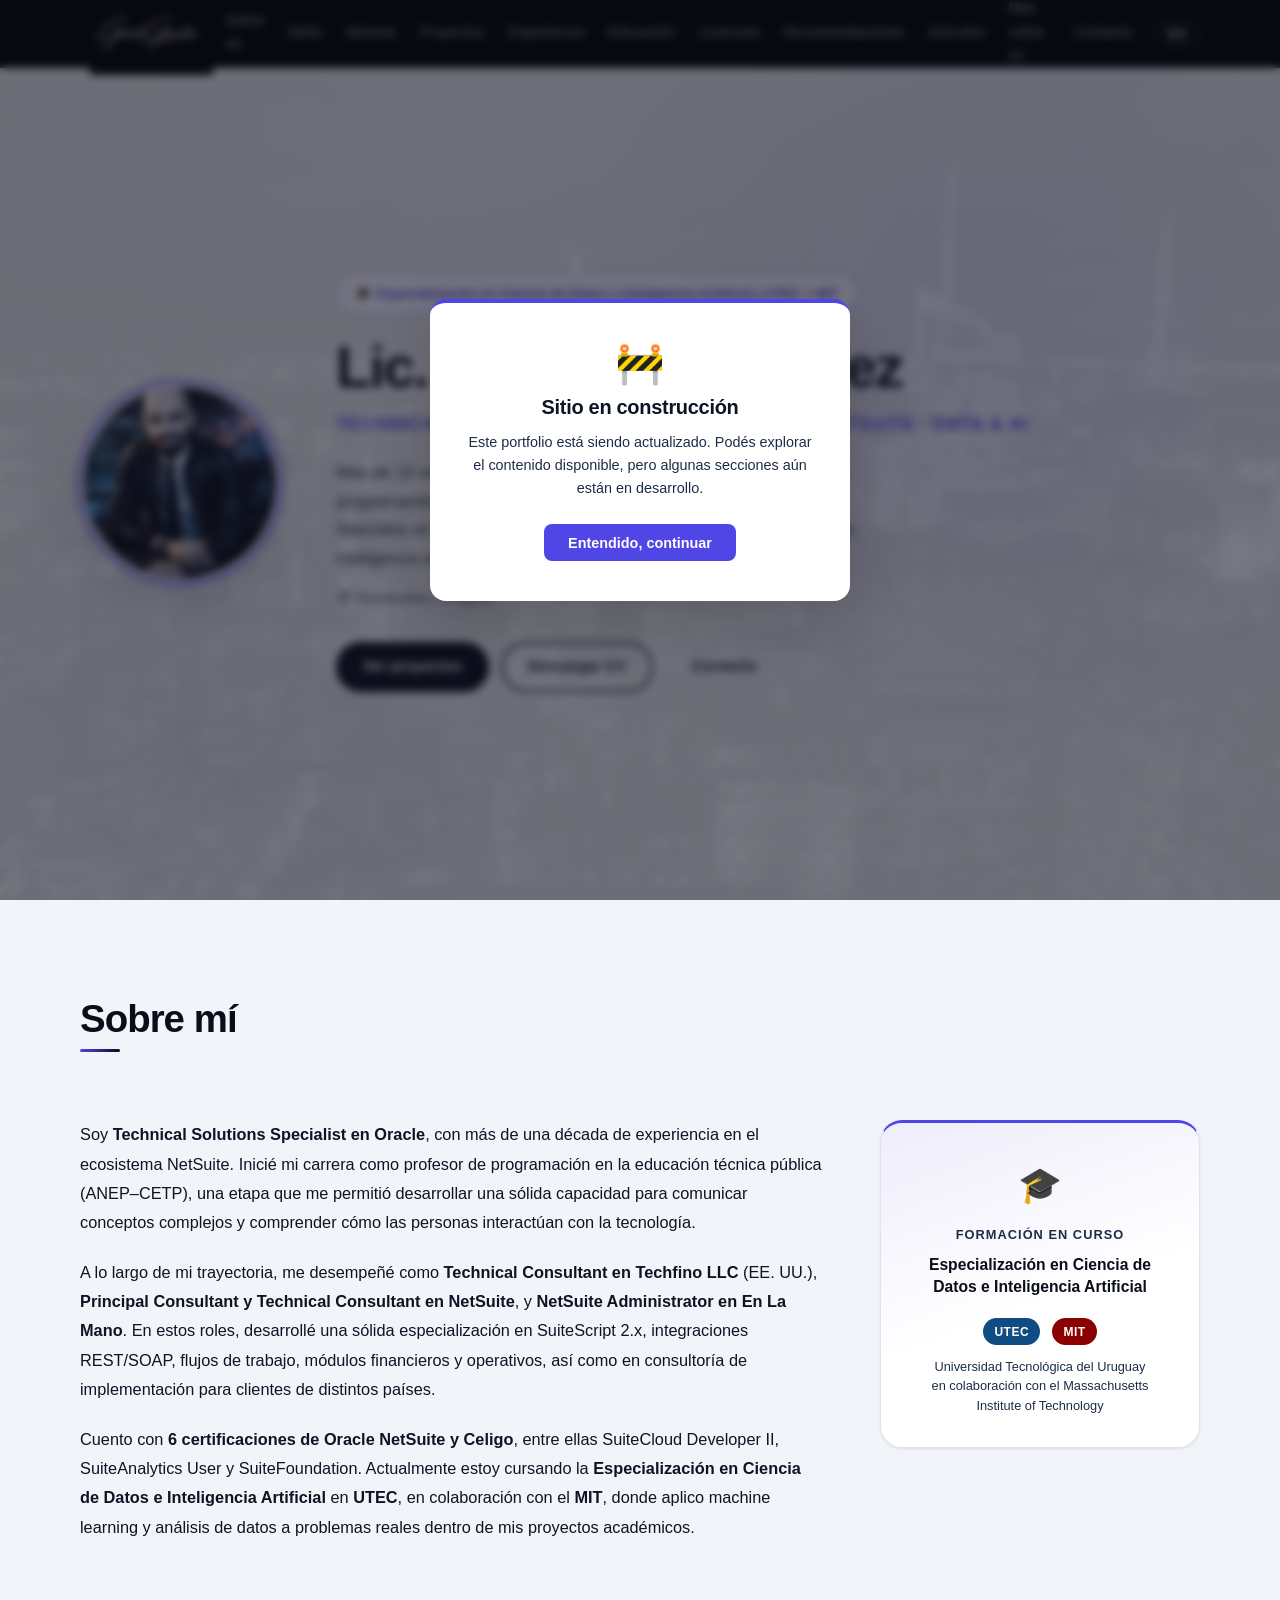
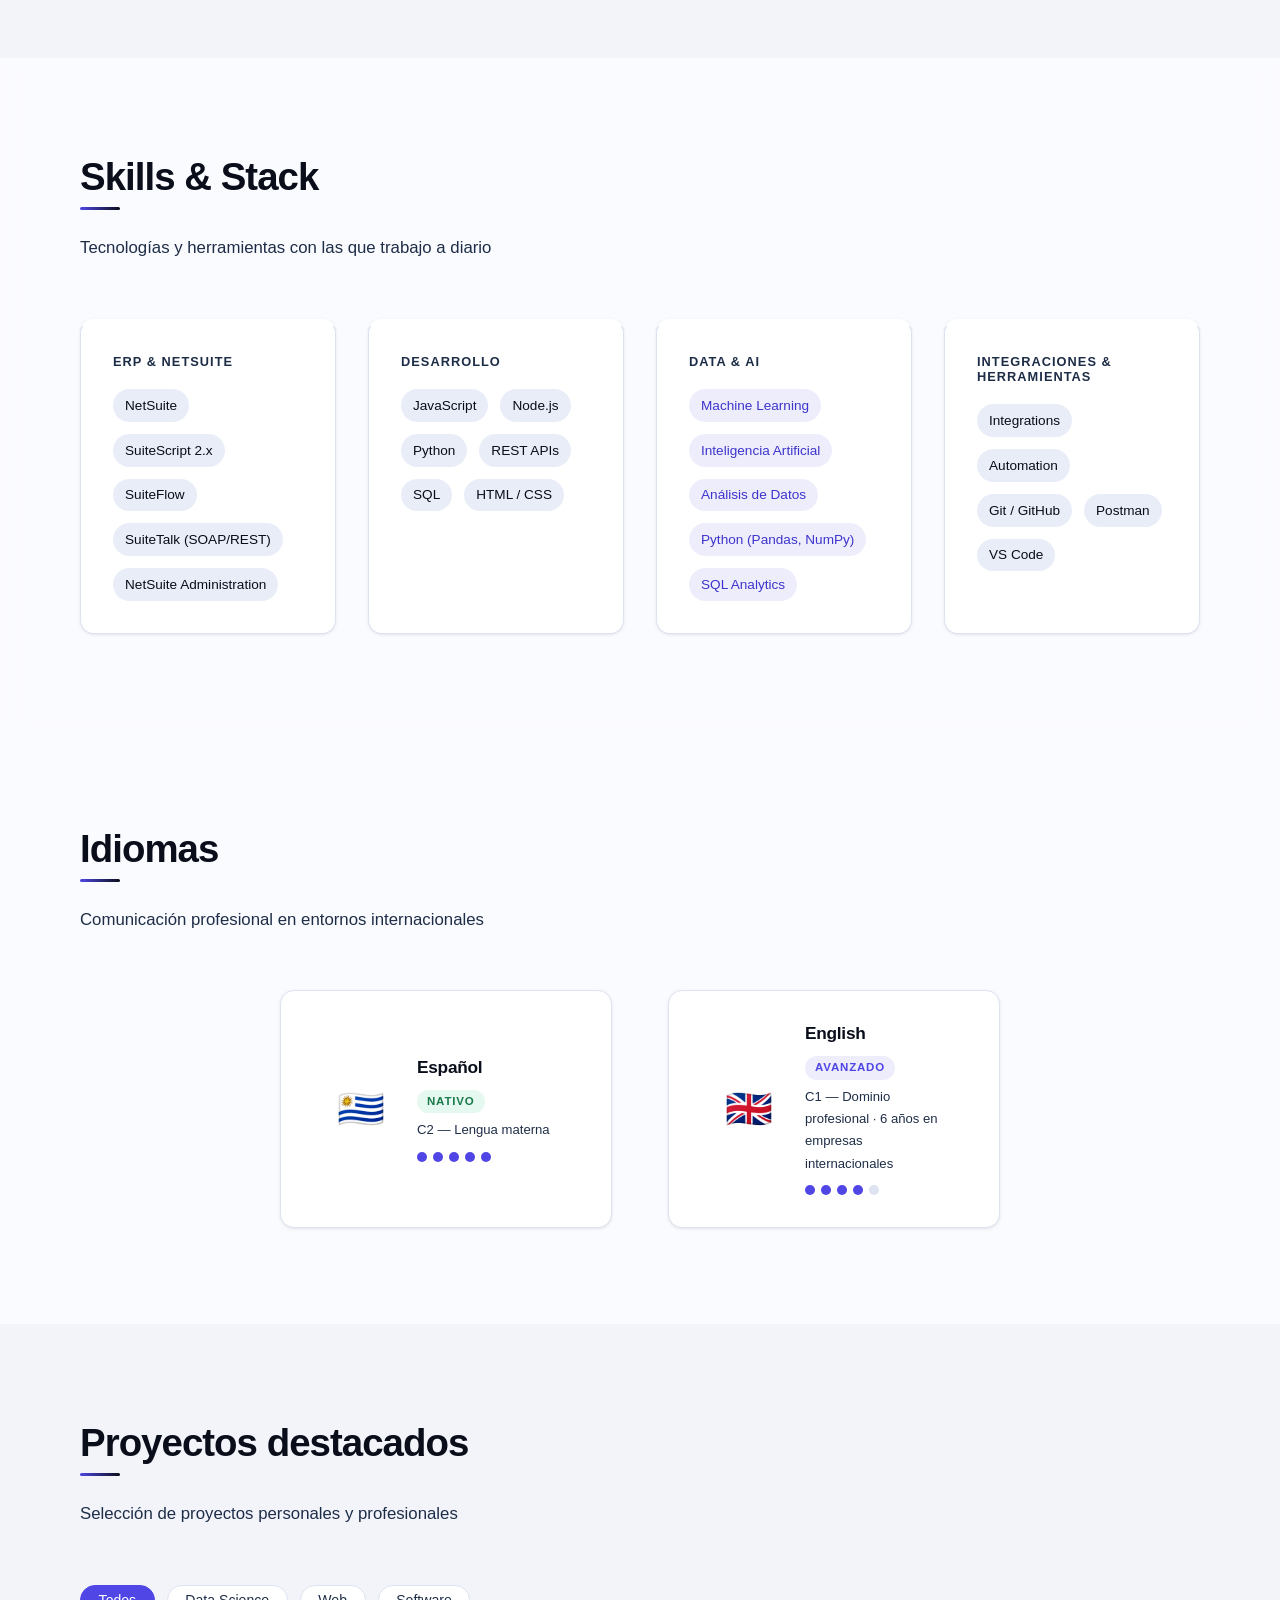
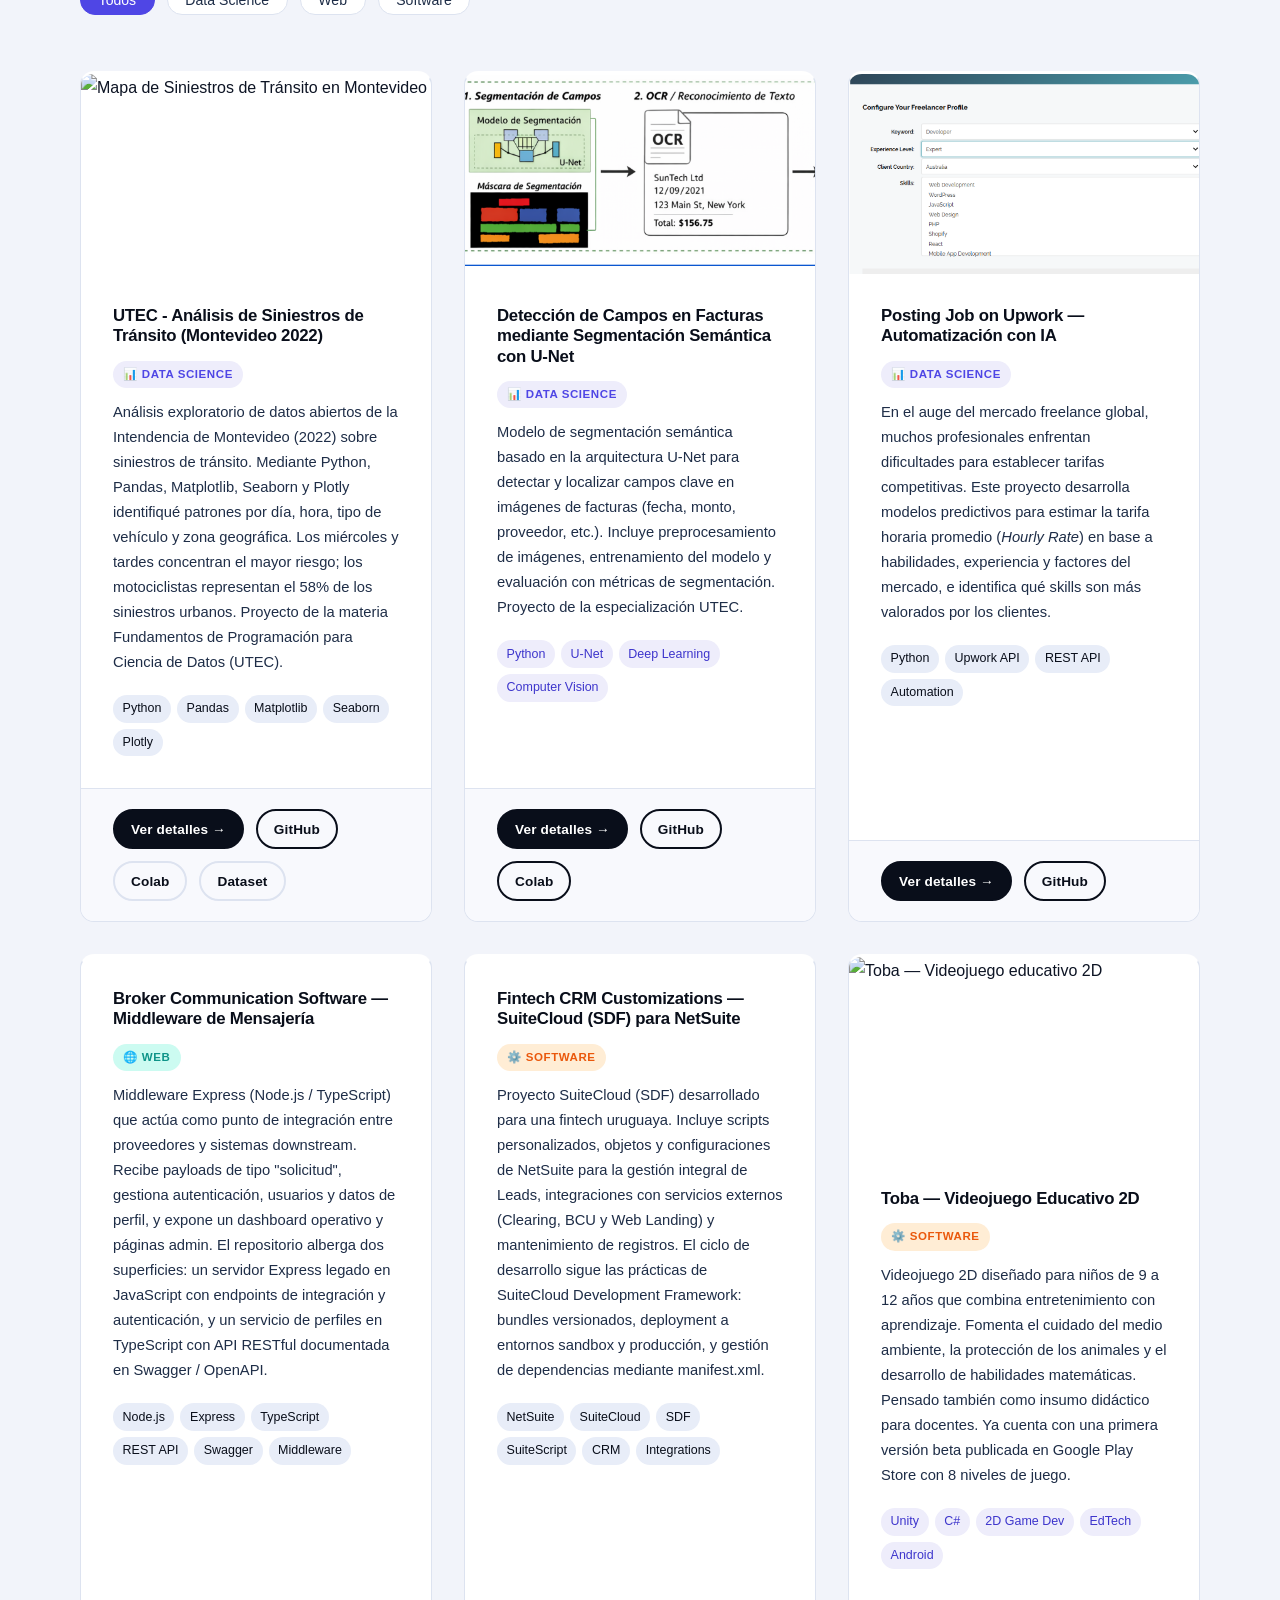
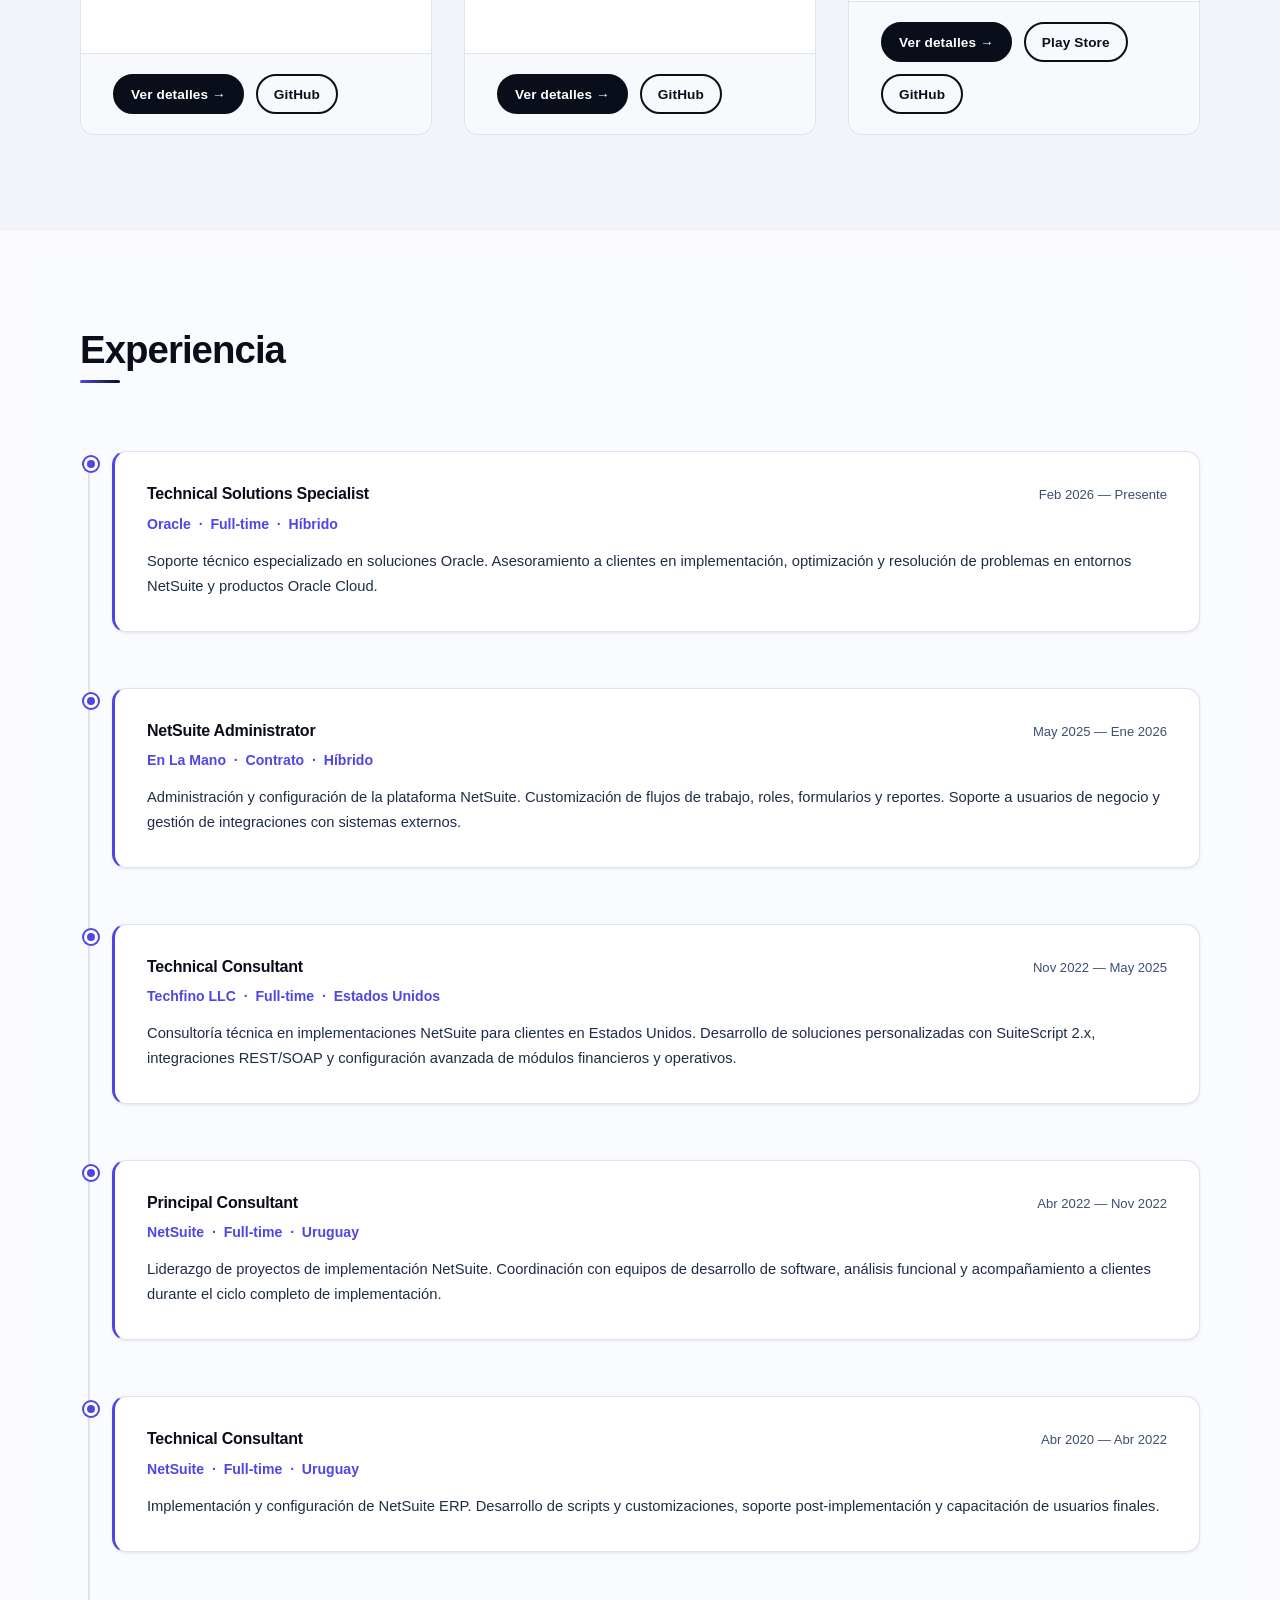
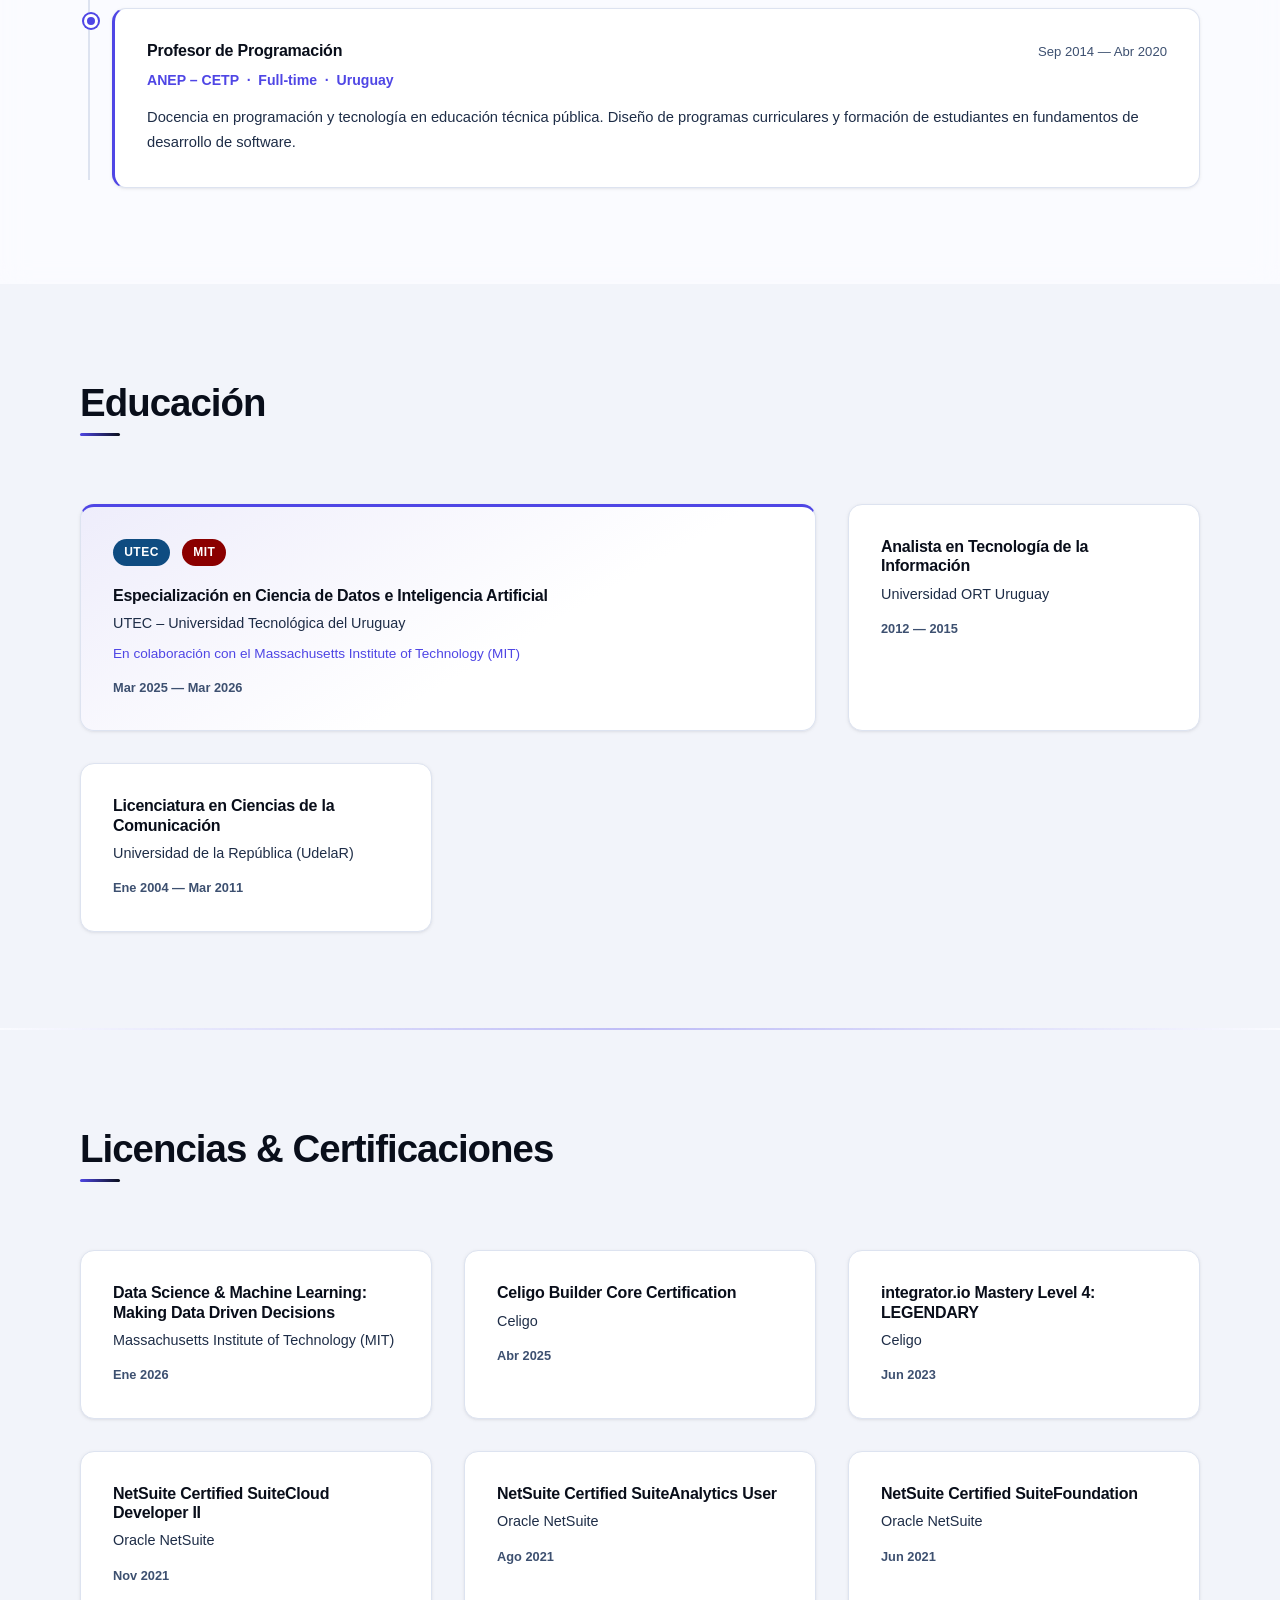
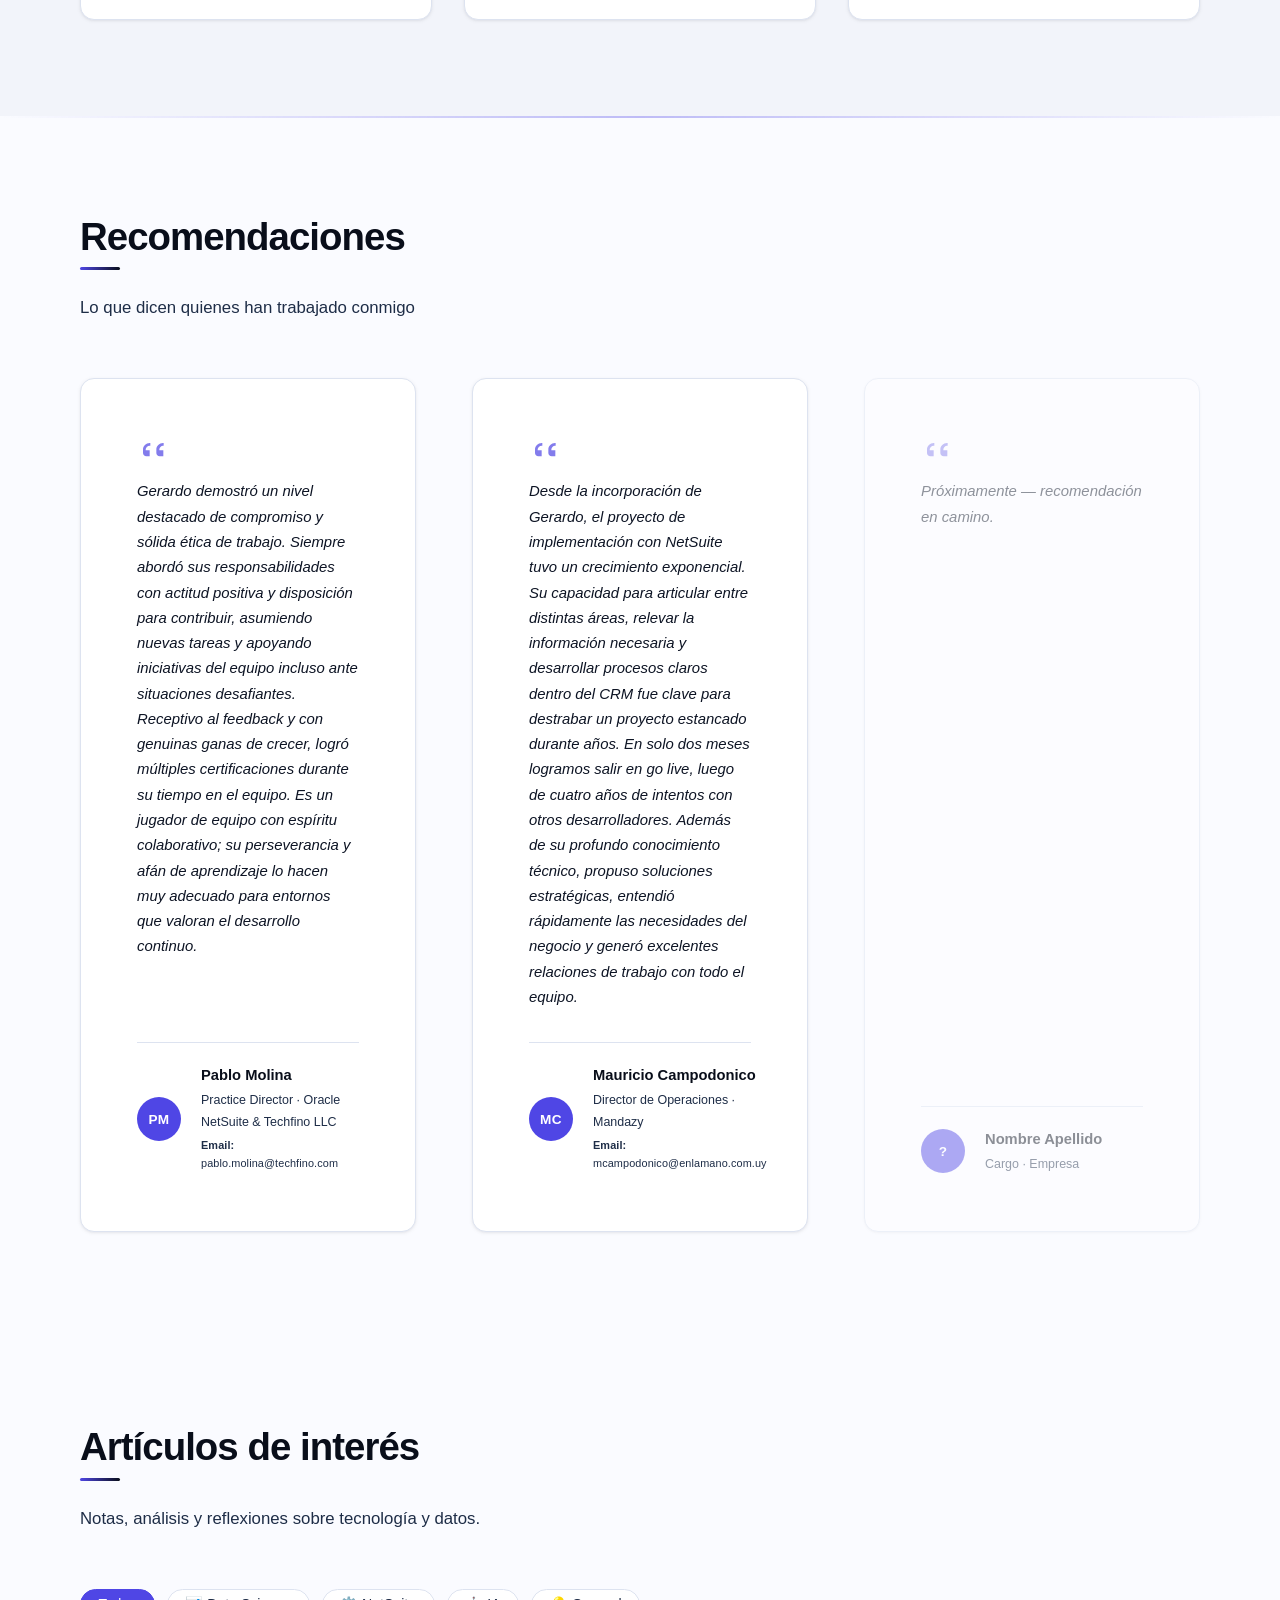
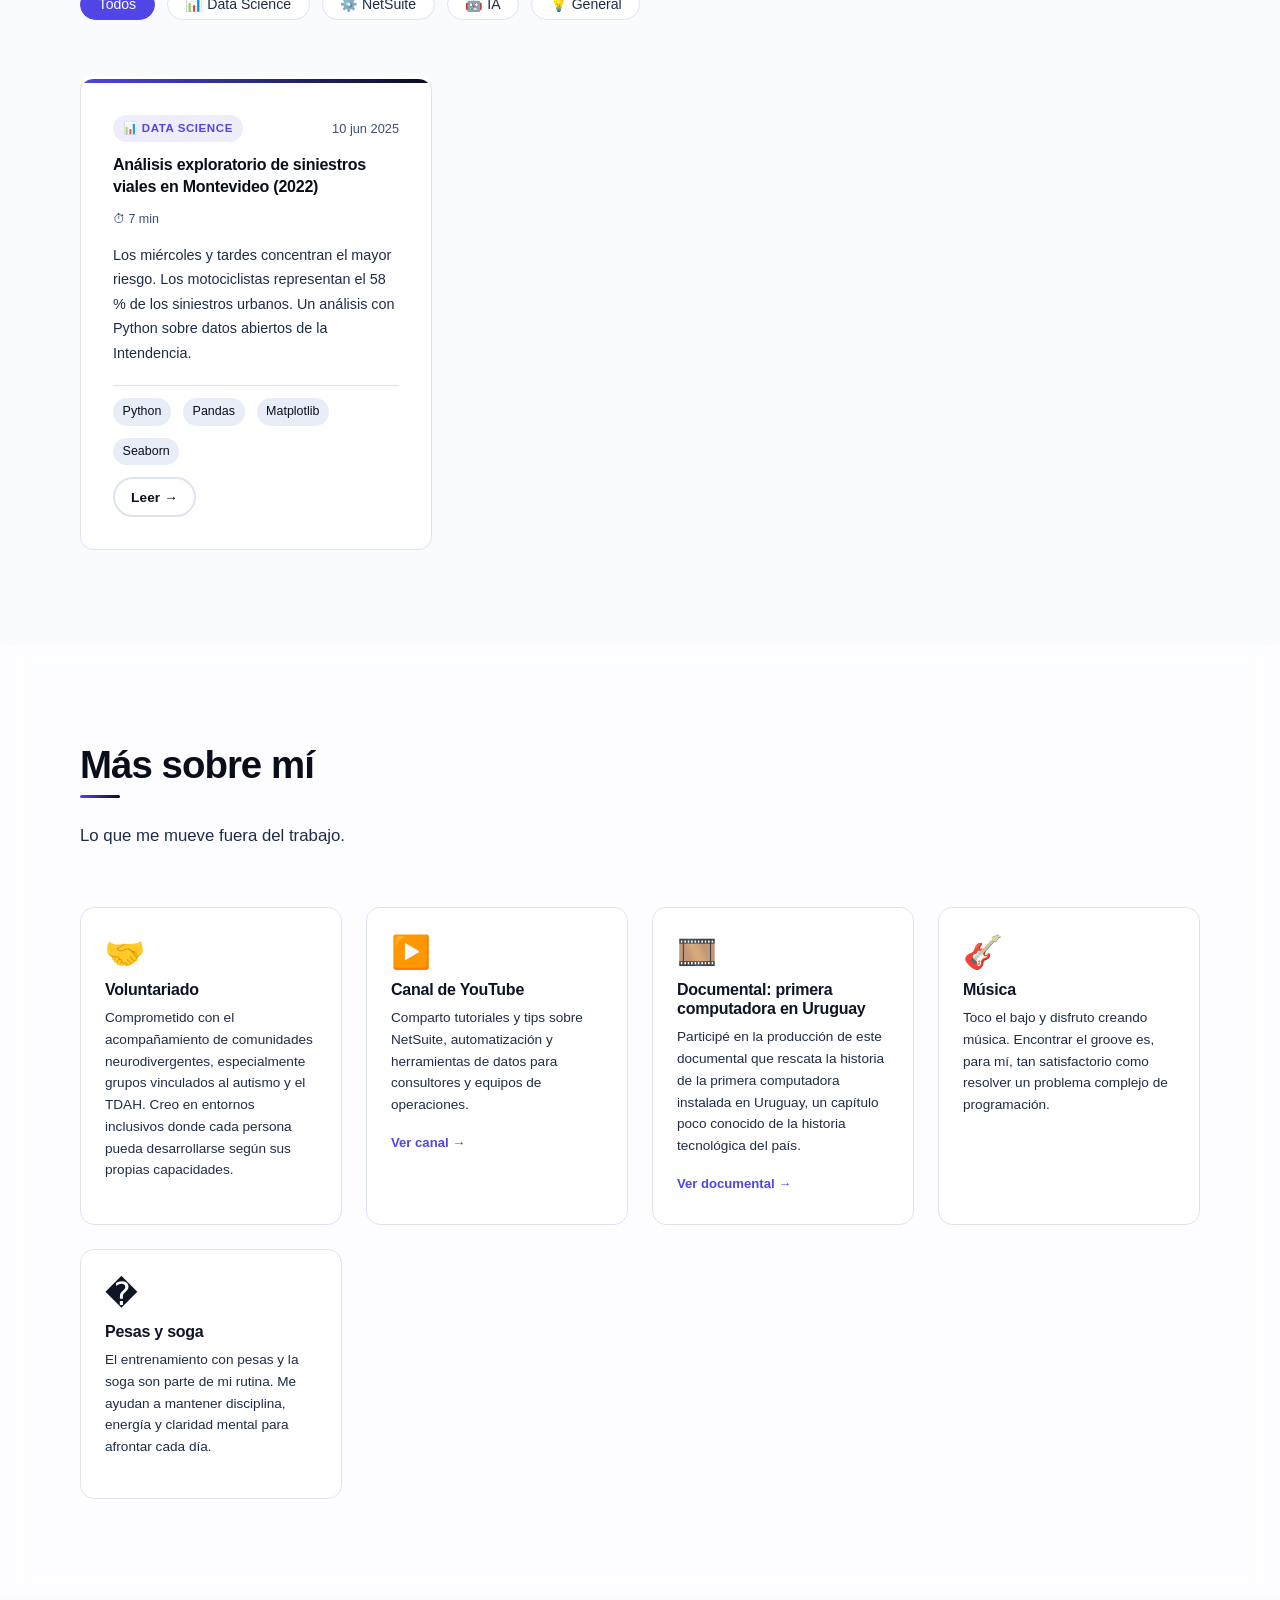
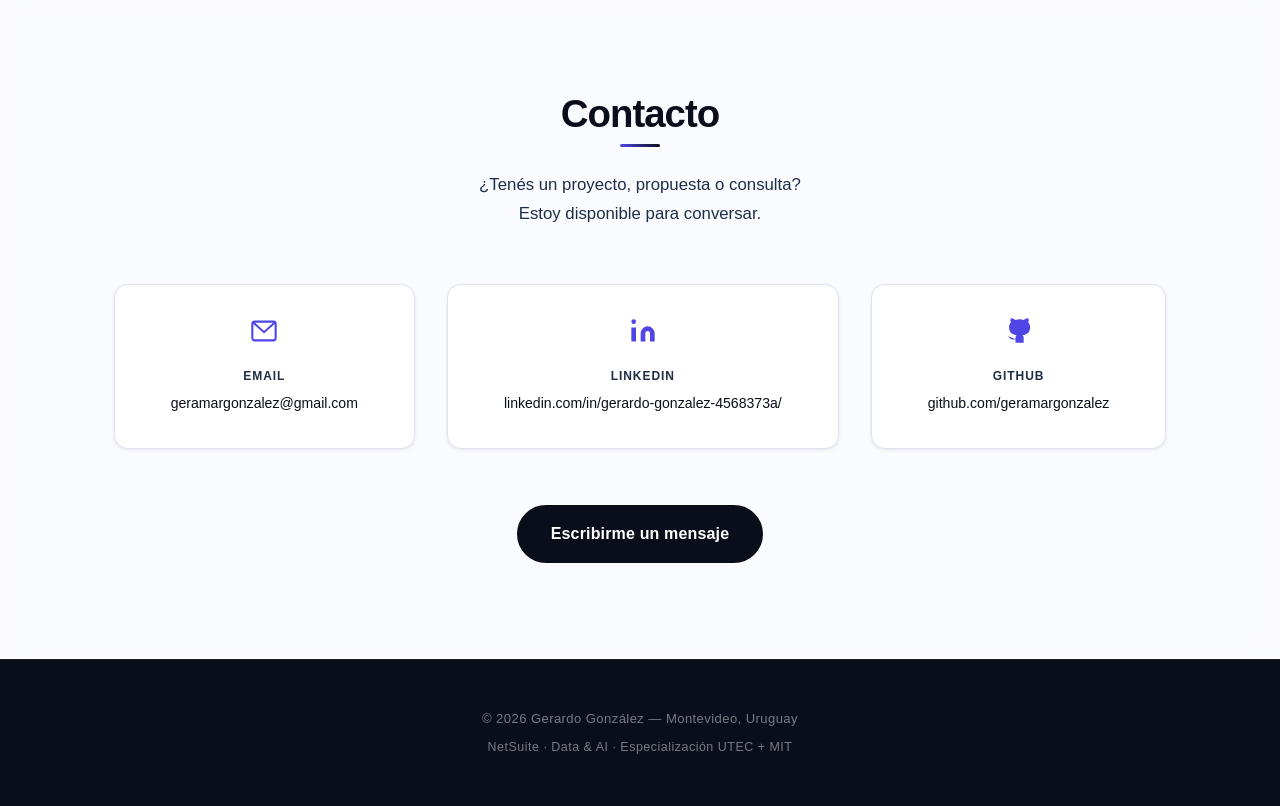
==== commit 4ed23f96: "added articule page" ====
--- a/index.html
+++ b/index.html
@@ -45,6 +45,7 @@
         <a href="#educacion" class="nav-link" data-es="Educación" data-en="Education">Educación</a>
         <a href="#licencias" class="nav-link" data-es="Licencias" data-en="Licenses">Licencias</a>
         <a href="#recomendaciones" class="nav-link" data-es="Recomendaciones" data-en="Recommendations">Recomendaciones</a>
+        <a href="#articulos" class="nav-link" data-es="Artículos" data-en="Articles">Artículos</a>
         <a href="#beyond" class="nav-link" data-es="Más sobre mí" data-en="Beyond Work">Más sobre mí</a>
         <a href="#contacto" class="nav-link" data-es="Contacto" data-en="Contact">Contacto</a>
       </nav>
@@ -749,7 +750,29 @@
     </section>
 
     <!-- =============================================
-         SECCIÓN 9 — BEYOND WORK
+         SECCIÓN 9 — ARTÍCULOS DE INTERÉS
+         ============================================= -->
+    <section class="section articles" id="articulos">
+      <div class="container">
+        <h2 class="section__title" data-es="Artículos de interés" data-en="Articles">Artículos de interés</h2>
+        <p class="section__subtitle" data-es="Notas, análisis y reflexiones sobre tecnología y datos." data-en="Notes, analyses and thoughts on technology and data.">Notas, análisis y reflexiones sobre tecnología y datos.</p>
+
+        <div class="articles__filters" id="articlesFilters">
+          <button class="filter-btn filter-btn--active" data-filter="all" data-es="Todos" data-en="All">Todos</button>
+          <button class="filter-btn" data-filter="data-science">📊 Data Science</button>
+          <button class="filter-btn" data-filter="netsuite">⚙️ NetSuite</button>
+          <button class="filter-btn" data-filter="ia" data-es="🤖 IA" data-en="🤖 AI">🤖 IA</button>
+          <button class="filter-btn" data-filter="general" data-es="💡 General" data-en="💡 General">💡 General</button>
+        </div>
+
+        <div class="articles__grid" id="articlesGrid">
+          <!-- Renderizado dinámicamente desde articles-data.js -->
+        </div>
+      </div>
+    </section>
+
+    <!-- =============================================
+         SECCIÓN 10 — BEYOND WORK
          ============================================= -->
     <section class="section beyond" id="beyond">
       <div class="container">
@@ -868,6 +891,7 @@
     </div>
   </div>
 
+  <script src="articles-data.js"></script>
   <script src="script.js"></script>
 </body>
 </html>
--- a/style.css
+++ b/style.css
@@ -146,6 +146,9 @@
 /* Título y subtítulo de sección */
 .section {
   padding-block: var(--space-2xl);
+  background: rgba(250, 251, 255, 0.82);
+  -webkit-backdrop-filter: blur(14px) saturate(1.15);
+  backdrop-filter: blur(14px) saturate(1.15);
 }
 
 .section__title {
@@ -155,7 +158,6 @@
   position: relative;
   display: inline-block;
   letter-spacing: -0.025em;
-  text-shadow: 0 1px 16px rgba(255,255,255,0.95), 0 0 4px rgba(255,255,255,0.8);
 }
 
 /* Línea decorativa bajo título — degradado */
@@ -175,7 +177,6 @@
   margin-bottom: var(--space-xl);
   font-size: 1.05rem;
   font-weight: 500;
-  text-shadow: 0 1px 12px rgba(255,255,255,0.9), 0 0 3px rgba(255,255,255,0.7);
 }
 
 /* ── Botones ── */
@@ -944,6 +945,195 @@
 
 
 /* ─────────────────────────────────────────────────────────────
+   9b. ARTÍCULOS DE INTERÉS
+   ───────────────────────────────────────────────────────────── */
+.articles {
+  background: var(--clr-bg);
+}
+
+.articles__filters {
+  display: flex;
+  gap: var(--space-sm);
+  flex-wrap: wrap;
+  margin-top: var(--space-lg);
+}
+
+.articles__grid {
+  display: grid;
+  grid-template-columns: repeat(auto-fill, minmax(320px, 1fr));
+  gap: var(--space-lg);
+  margin-top: var(--space-xl);
+}
+
+/* ── Article card ── */
+.article-card {
+  background: var(--clr-surface);
+  border: 1px solid var(--clr-border);
+  border-top: 3px solid transparent;
+  border-radius: var(--radius-md);
+  display: flex;
+  flex-direction: column;
+  overflow: hidden;
+  transition: box-shadow var(--transition), transform var(--transition), border-top-color var(--transition);
+}
+
+.article-card:hover {
+  box-shadow: var(--shadow-lg);
+  transform: translateY(-4px);
+  border-top-color: var(--clr-accent);
+}
+
+.article-card[data-category="netsuite"]:hover { border-top-color: #0d9488; }
+.article-card[data-category="ia"]:hover        { border-top-color: #d97706; }
+
+.article-card__cover {
+  width: 100%;
+  height: 160px;
+  object-fit: cover;
+  display: block;
+  transition: transform 0.4s ease;
+}
+
+.article-card:hover .article-card__cover {
+  transform: scale(1.03);
+}
+
+/* Thin color bar when no cover image */
+.article-card__cover-stripe {
+  height: 4px;
+  background: linear-gradient(90deg, var(--clr-accent), var(--clr-primary));
+}
+
+.article-card__cover-stripe--netsuite { background: linear-gradient(90deg, #0d9488, #064e3b); }
+.article-card__cover-stripe--ia        { background: linear-gradient(90deg, #d97706, #92400e); }
+.article-card__cover-stripe--general   { background: linear-gradient(90deg, var(--clr-primary), var(--clr-primary-h)); }
+
+.article-card__body {
+  padding: var(--space-lg);
+  flex: 1;
+  display: flex;
+  flex-direction: column;
+}
+
+.article-card__meta {
+  display: flex;
+  align-items: center;
+  justify-content: space-between;
+  gap: var(--space-sm);
+  flex-wrap: wrap;
+  margin-bottom: var(--space-sm);
+}
+
+/* Category badge — reusing project-card__category sizes, new colors */
+.article-card__category {
+  display: inline-flex;
+  align-items: center;
+  gap: 0.3rem;
+  font-size: 0.72rem;
+  font-weight: 700;
+  letter-spacing: 0.05em;
+  text-transform: uppercase;
+  padding: 0.25rem 0.65rem;
+  border-radius: var(--radius-full);
+}
+
+.article-card__category--data-science {
+  background: var(--clr-accent-lt);
+  color: var(--clr-accent);
+}
+
+.article-card__category--netsuite {
+  background: #ccfbf1;
+  color: #0d9488;
+}
+
+.article-card__category--ia {
+  background: #fef3c7;
+  color: #b45309;
+}
+
+.article-card__category--general {
+  background: var(--clr-primary-lt);
+  color: var(--clr-primary);
+}
+
+.article-card__date {
+  font-size: 0.8rem;
+  color: var(--clr-text-light);
+  font-weight: 500;
+  white-space: nowrap;
+}
+
+.article-card__title {
+  font-size: 1rem;
+  color: var(--clr-primary);
+  line-height: 1.35;
+  margin-bottom: var(--space-sm);
+}
+
+.article-card__summary {
+  font-size: 0.9rem;
+  color: var(--clr-text-muted);
+  line-height: 1.7;
+  flex: 1;
+  margin-bottom: var(--space-md);
+}
+
+.article-card__reading-time {
+  font-size: 0.78rem;
+  color: var(--clr-text-light);
+  margin-bottom: var(--space-sm);
+}
+
+.article-card__footer {
+  display: flex;
+  align-items: center;
+  justify-content: space-between;
+  flex-wrap: wrap;
+  gap: var(--space-sm);
+  padding-top: var(--space-sm);
+  border-top: 1px solid var(--clr-border);
+  margin-top: auto;
+}
+
+/* ── Article detail page ── */
+.article-detail__meta {
+  display: flex;
+  align-items: center;
+  gap: var(--space-sm);
+  margin-bottom: var(--space-sm);
+  flex-wrap: wrap;
+}
+
+.article-detail__reading {
+  font-size: 0.82rem;
+  color: rgba(255,255,255,.75);
+  font-weight: 500;
+}
+
+.article-detail__body {
+  max-width: 740px;
+  margin-inline: auto;
+  padding-block: var(--space-xl);
+}
+
+.article-detail__ext-link {
+  margin-top: var(--space-xl);
+  padding-top: var(--space-lg);
+  border-top: 1px solid var(--clr-border);
+}
+
+/* ── Empty state ── */
+.articles__empty {
+  grid-column: 1 / -1;
+  text-align: center;
+  padding: var(--space-xl);
+  color: var(--clr-text-light);
+  font-size: 0.95rem;
+}
+
+
+/* ─────────────────────────────────────────────────────────────
    9. EXPERIENCIA — TIMELINE
    ───────────────────────────────────────────────────────────── */
 .timeline {
@@ -1550,7 +1740,14 @@
   padding: var(--space-xl) 0;
 }
 
-.project-detail__main { min-width: 0; }
+.project-detail__main {
+  min-width: 0;
+  background: rgba(250, 251, 255, 0.88);
+  -webkit-backdrop-filter: blur(18px) saturate(1.2);
+  backdrop-filter: blur(18px) saturate(1.2);
+  border-radius: var(--radius-md);
+  padding: var(--space-lg);
+}
 
 .project-detail__desc {
   font-size: 1.02rem;
@@ -1656,6 +1853,492 @@
 }
 
 /* ─────────────────────────────────────────────────────────────
+   PROJECT DETAIL — Figure (image + caption in free sections)
+   ───────────────────────────────────────────────────────────── */
+.project-detail__figure {
+  margin: var(--space-lg) 0;
+}
+
+.project-detail__figure-img {
+  width: 100%;
+  border-radius: var(--radius-md);
+  border: 1px solid var(--clr-border);
+  display: block;
+}
+
+.project-detail__figure-caption {
+  font-size: 0.82rem;
+  color: var(--clr-text-light);
+  text-align: center;
+  margin-top: var(--space-xs);
+  font-style: italic;
+}
+
+
+/* ─────────────────────────────────────────────────────────────
+   ADMIN PAGE  (admin.html)
+   ───────────────────────────────────────────────────────────── */
+.admin-page {
+  min-height: 100vh;
+  background: var(--clr-bg-alt);
+  padding-top: var(--navbar-h);
+}
+
+.admin-header {
+  background: var(--clr-primary);
+  color: #fff;
+  padding: var(--space-lg) 0;
+}
+
+.admin-header__inner {
+  display: flex;
+  align-items: center;
+  justify-content: space-between;
+  flex-wrap: wrap;
+  gap: var(--space-md);
+}
+
+.admin-header h1 {
+  font-size: 1.35rem;
+  font-weight: 700;
+  color: #fff;
+}
+
+.admin-header__sub {
+  font-size: 0.85rem;
+  color: rgba(255,255,255,.55);
+  margin-top: 0.2rem;
+}
+
+/* Mode tab bar */
+.admin-form-hidden { display: none; }
+
+.admin-mode-tabs {
+  display: flex;
+  gap: 0;
+  border-bottom: 2px solid rgba(255,255,255,.15);
+  margin-top: var(--space-md);
+}
+
+.admin-mode-tab {
+  padding: 0.55rem 1.4rem;
+  background: none;
+  border: none;
+  border-bottom: 2px solid transparent;
+  margin-bottom: -2px;
+  cursor: pointer;
+  font-size: 0.88rem;
+  font-weight: 600;
+  color: rgba(255,255,255,.50);
+  transition: color var(--transition), border-color var(--transition);
+  letter-spacing: 0.01em;
+}
+
+.admin-mode-tab:hover {
+  color: rgba(255,255,255,.85);
+}
+
+.admin-mode-tab--active {
+  color: #fff;
+  border-bottom-color: var(--clr-accent);
+}
+
+.admin-layout {
+  display: grid;
+  grid-template-columns: 1fr 380px;
+  gap: var(--space-xl);
+  padding: var(--space-xl) 0 var(--space-2xl);
+  align-items: start;
+}
+
+/* ── Form panels ── */
+.admin-panel {
+  background: var(--clr-surface);
+  border: 1px solid var(--clr-border);
+  border-radius: var(--radius-md);
+  padding: var(--space-lg);
+  margin-bottom: var(--space-lg);
+  box-shadow: var(--shadow-sm);
+}
+
+.admin-panel__title {
+  font-size: 0.95rem;
+  font-weight: 700;
+  color: var(--clr-primary);
+  margin-bottom: var(--space-md);
+  padding-bottom: var(--space-sm);
+  border-bottom: 2px solid var(--clr-accent);
+  display: flex;
+  align-items: center;
+  gap: 0.5rem;
+}
+
+/* ── Form fields ── */
+.form-row {
+  display: grid;
+  grid-template-columns: 1fr 1fr;
+  gap: var(--space-md);
+}
+
+.form-group {
+  display: flex;
+  flex-direction: column;
+  gap: 0.4rem;
+  margin-bottom: var(--space-md);
+}
+
+.form-group:last-child { margin-bottom: 0; }
+
+.form-label {
+  font-size: 0.78rem;
+  font-weight: 700;
+  text-transform: uppercase;
+  letter-spacing: 0.05em;
+  color: var(--clr-text-light);
+}
+
+.form-label span {
+  font-weight: 400;
+  text-transform: none;
+  letter-spacing: 0;
+  color: var(--clr-text-light);
+  font-size: 0.75rem;
+}
+
+.form-input,
+.form-select,
+.form-textarea {
+  width: 100%;
+  padding: 0.55rem 0.85rem;
+  border: 1.5px solid var(--clr-border);
+  border-radius: var(--radius-sm);
+  font: 0.92rem/1.5 var(--font-body);
+  color: var(--clr-text);
+  background: var(--clr-bg);
+  transition: border-color var(--transition), box-shadow var(--transition);
+  outline: none;
+}
+
+.form-input:focus,
+.form-select:focus,
+.form-textarea:focus {
+  border-color: var(--clr-accent);
+  box-shadow: 0 0 0 3px rgba(79,70,229,.12);
+}
+
+.form-textarea {
+  resize: vertical;
+  min-height: 90px;
+  line-height: 1.6;
+}
+
+/* ── Tags input ── */
+.tags-input-wrap {
+  display: flex;
+  flex-wrap: wrap;
+  gap: var(--space-xs);
+  padding: 0.45rem 0.6rem;
+  border: 1.5px solid var(--clr-border);
+  border-radius: var(--radius-sm);
+  background: var(--clr-bg);
+  cursor: text;
+  transition: border-color var(--transition), box-shadow var(--transition);
+  min-height: 42px;
+  align-items: center;
+}
+
+.tags-input-wrap:focus-within {
+  border-color: var(--clr-accent);
+  box-shadow: 0 0 0 3px rgba(79,70,229,.12);
+}
+
+.tags-input-wrap .tag {
+  display: inline-flex;
+  align-items: center;
+  gap: 0.3rem;
+}
+
+.tags-input-wrap .tag__remove {
+  background: none;
+  border: none;
+  cursor: pointer;
+  color: inherit;
+  padding: 0;
+  font-size: 0.85rem;
+  line-height: 1;
+  opacity: 0.7;
+}
+.tags-input-wrap .tag__remove:hover { opacity: 1; }
+
+.tags-real-input {
+  border: none;
+  outline: none;
+  font: 0.88rem/1.5 var(--font-body);
+  background: transparent;
+  color: var(--clr-text);
+  min-width: 120px;
+  flex: 1;
+}
+
+/* ── Sections builder ── */
+.sections-list {
+  display: flex;
+  flex-direction: column;
+  gap: var(--space-md);
+  margin-bottom: var(--space-md);
+}
+
+.section-item {
+  border: 1.5px solid var(--clr-border);
+  border-radius: var(--radius-md);
+  overflow: hidden;
+}
+
+.section-item__header {
+  display: flex;
+  align-items: center;
+  gap: var(--space-sm);
+  background: var(--clr-bg-alt);
+  padding: var(--space-sm) var(--space-md);
+  cursor: pointer;
+  user-select: none;
+}
+
+.section-item__header:hover { background: var(--clr-primary-lt); }
+
+.section-item__drag {
+  color: var(--clr-text-light);
+  cursor: grab;
+  font-size: 1rem;
+}
+
+.section-item__title-preview {
+  flex: 1;
+  font-size: 0.88rem;
+  font-weight: 600;
+  color: var(--clr-primary);
+  white-space: nowrap;
+  overflow: hidden;
+  text-overflow: ellipsis;
+}
+
+.section-item__toggle {
+  font-size: 0.75rem;
+  color: var(--clr-text-light);
+  transition: transform var(--transition);
+}
+
+.section-item.open .section-item__toggle {
+  transform: rotate(180deg);
+}
+
+.section-item__body {
+  padding: var(--space-md);
+  border-top: 1px solid var(--clr-border);
+  display: none;
+}
+
+.section-item.open .section-item__body { display: block; }
+
+/* ── Blocks inside a section ── */
+.blocks-list {
+  display: flex;
+  flex-direction: column;
+  gap: var(--space-sm);
+  margin-bottom: var(--space-sm);
+}
+
+.block-item {
+  border: 1px dashed var(--clr-border);
+  border-radius: var(--radius-sm);
+  padding: var(--space-sm);
+  background: var(--clr-bg-alt);
+  position: relative;
+}
+
+.block-item__type-badge {
+  font-size: 0.68rem;
+  font-weight: 700;
+  text-transform: uppercase;
+  letter-spacing: 0.05em;
+  padding: 0.15rem 0.45rem;
+  border-radius: var(--radius-full);
+  margin-bottom: var(--space-xs);
+  display: inline-block;
+}
+
+.block-item__type-badge--text  { background: var(--clr-accent-lt); color: var(--clr-accent); }
+.block-item__type-badge--image { background: #ccfbf1; color: #0d9488; }
+
+.block-item__remove {
+  position: absolute;
+  top: var(--space-xs);
+  right: var(--space-xs);
+  background: none;
+  border: none;
+  cursor: pointer;
+  font-size: 0.9rem;
+  color: var(--clr-text-light);
+  line-height: 1;
+  padding: 0.2rem;
+  border-radius: 50%;
+  transition: background var(--transition), color var(--transition);
+}
+.block-item__remove:hover {
+  background: #fee2e2;
+  color: #dc2626;
+}
+
+.block-add-btns {
+  display: flex;
+  gap: var(--space-xs);
+}
+
+/* ── Links builder ── */
+.links-list {
+  display: flex;
+  flex-direction: column;
+  gap: var(--space-sm);
+  margin-bottom: var(--space-sm);
+}
+
+.link-item {
+  display: grid;
+  grid-template-columns: 1fr 2fr 130px auto;
+  gap: var(--space-xs);
+  align-items: center;
+}
+
+.link-item__remove {
+  background: none;
+  border: none;
+  cursor: pointer;
+  color: var(--clr-text-light);
+  font-size: 1rem;
+  padding: 0.3rem;
+  border-radius: 50%;
+  transition: background var(--transition), color var(--transition);
+  justify-self: center;
+}
+.link-item__remove:hover { background: #fee2e2; color: #dc2626; }
+
+/* ── Output panel ── */
+.admin-output {
+  position: sticky;
+  top: calc(var(--navbar-h) + var(--space-md));
+}
+
+.output-code {
+  background: #0f172a;
+  color: #e2e8f0;
+  font: 0.8rem/1.7 var(--font-mono);
+  padding: var(--space-md);
+  border-radius: var(--radius-md);
+  overflow: auto;
+  max-height: 55vh;
+  white-space: pre;
+  tab-size: 2;
+  border: 1px solid var(--clr-border);
+}
+
+.output-actions {
+  display: flex;
+  gap: var(--space-sm);
+  margin-top: var(--space-sm);
+}
+
+/* ── Preview badge ── */
+.admin-preview-link {
+  display: inline-flex;
+  align-items: center;
+  gap: 0.4rem;
+  font-size: 0.84rem;
+}
+
+/* ── Utility: add button ── */
+.btn--add {
+  display: inline-flex;
+  align-items: center;
+  gap: 0.35rem;
+  font-size: 0.82rem;
+  padding: 0.4rem 0.9rem;
+}
+
+.admin-navbar-label {
+  font-size: 0.82rem;
+  color: var(--clr-text-light);
+  font-weight: 600;
+}
+
+.admin-panel__hint {
+  font-size: 0.82rem;
+  color: var(--clr-text-light);
+  margin-bottom: var(--space-md);
+}
+
+.admin-panel__hint--sm {
+  font-size: 0.82rem;
+  color: var(--clr-text-light);
+  margin-bottom: var(--space-sm);
+}
+
+.admin-guide-list {
+  font-size: 0.85rem;
+  color: var(--clr-text-muted);
+  line-height: 2;
+  padding-left: 1.2rem;
+}
+
+.admin-navbar-label {
+  font-size: 0.82rem;
+  color: var(--clr-text-light);
+  font-weight: 600;
+}
+
+.admin-panel__hint {
+  font-size: 0.82rem;
+  color: var(--clr-text-light);
+  margin-bottom: var(--space-md);
+}
+
+.admin-panel__hint--sm {
+  font-size: 0.82rem;
+  color: var(--clr-text-light);
+  margin-bottom: var(--space-sm);
+}
+
+.admin-guide-list {
+  font-size: 0.85rem;
+  color: var(--clr-text-muted);
+  line-height: 2;
+  padding-left: 1.2rem;
+}
+
+/* ── Toast notification ── */
+.admin-toast {
+  position: fixed;
+  bottom: 1.5rem;
+  right: 1.5rem;
+  background: var(--clr-primary);
+  color: #fff;
+  padding: 0.7rem 1.3rem;
+  border-radius: var(--radius-sm);
+  font-size: 0.88rem;
+  box-shadow: var(--shadow-lg);
+  opacity: 0;
+  transform: translateY(10px);
+  transition: opacity 0.25s, transform 0.25s;
+  pointer-events: none;
+  z-index: 9999;
+}
+
+.admin-toast.show {
+  opacity: 1;
+  transform: translateY(0);
+}
+
+
+/* ─────────────────────────────────────────────────────────────
    13. RESPONSIVE
    ───────────────────────────────────────────────────────────── */
 
@@ -1699,6 +2382,23 @@
 
   .project-detail__meta-card {
     position: static;
+  }
+
+  /* Admin responsive */
+  .admin-layout {
+    grid-template-columns: 1fr;
+  }
+
+  .admin-output {
+    position: static;
+  }
+
+  .form-row {
+    grid-template-columns: 1fr;
+  }
+
+  .link-item {
+    grid-template-columns: 1fr 1fr;
   }
 
   :root {
